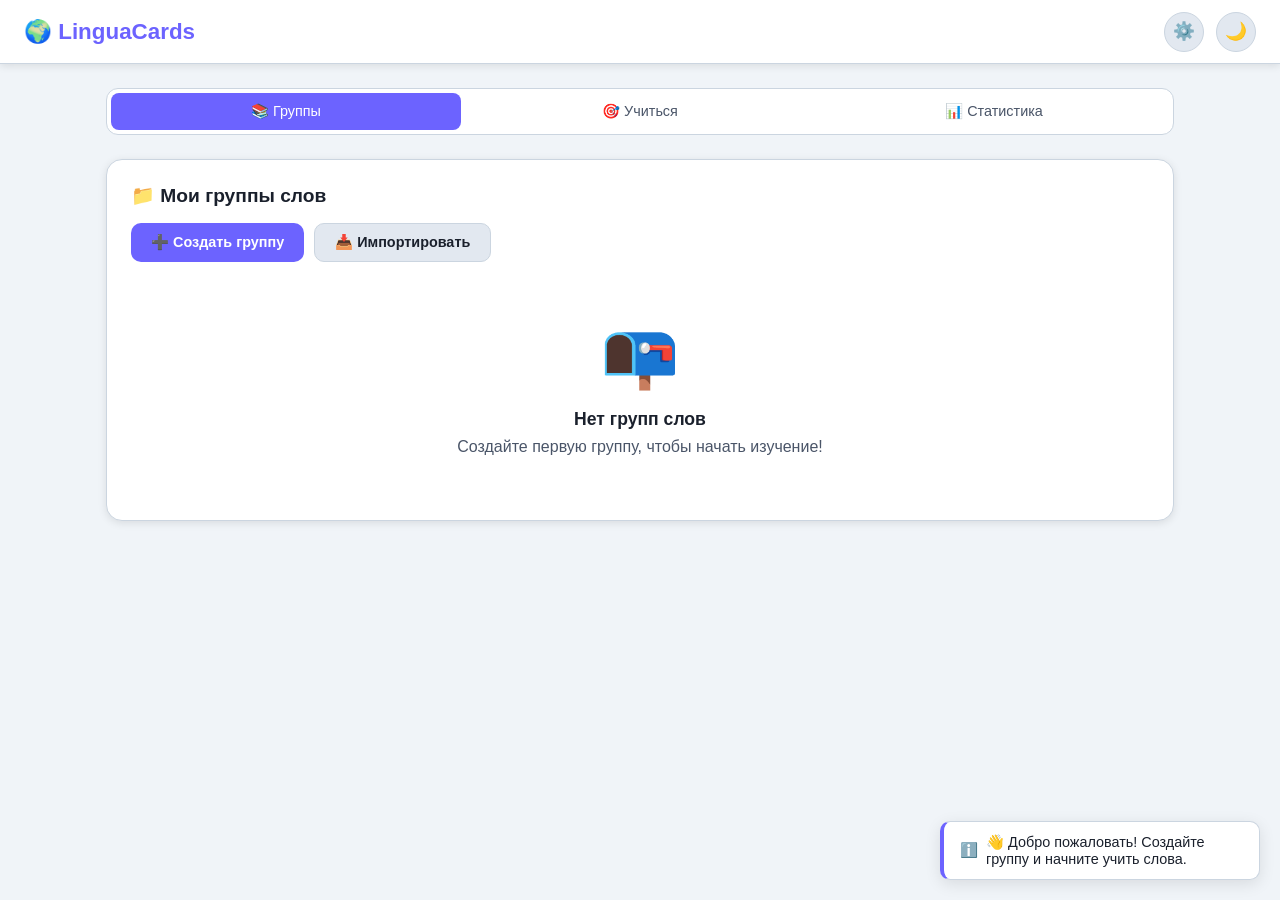
==== index.html @ b2b06fa9 "Add files via upload" ====
<!DOCTYPE html>
<html lang="ru">
<head>
<meta charset="UTF-8">
<meta name="viewport" content="width=device-width, initial-scale=1.0">
<title>LinguaCards - Изучение слов</title>
<style>
  :root {
    --bg: #f0f4f8;
    --bg2: #ffffff;
    --bg3: #e2e8f0;
    --text: #1a202c;
    --text2: #4a5568;
    --accent: #6c63ff;
    --accent2: #5a52d5;
    --success: #48bb78;
    --error: #fc8181;
    --warning: #f6ad55;
    --border: #cbd5e0;
    --shadow: rgba(0,0,0,0.1);
    --card-bg: #ffffff;
  }
  .dark {
    --bg: #1a1a2e;
    --bg2: #16213e;
    --bg3: #0f3460;
    --text: #e2e8f0;
    --text2: #a0aec0;
    --accent: #7c73ff;
    --accent2: #6c63ff;
    --success: #68d391;
    --error: #fc8181;
    --warning: #f6ad55;
    --border: #2d3748;
    --shadow: rgba(0,0,0,0.4);
    --card-bg: #16213e;
  }
  * { margin: 0; padding: 0; box-sizing: border-box; transition: background 0.3s, color 0.3s, border-color 0.3s; }
  body { font-family: 'Segoe UI', sans-serif; background: var(--bg); color: var(--text); min-height: 100vh; }

  header {
    background: var(--bg2);
    border-bottom: 1px solid var(--border);
    padding: 0 24px;
    height: 64px;
    display: flex;
    align-items: center;
    justify-content: space-between;
    position: sticky;
    top: 0;
    z-index: 100;
    box-shadow: 0 2px 8px var(--shadow);
  }
  .logo { display: flex; align-items: center; gap: 10px; font-size: 1.4rem; font-weight: 700; color: var(--accent); }
  .header-right { display: flex; align-items: center; gap: 12px; }
  .btn-icon {
    background: var(--bg3);
    border: 1px solid var(--border);
    color: var(--text);
    width: 40px; height: 40px;
    border-radius: 50%;
    cursor: pointer;
    font-size: 1.1rem;
    display: flex; align-items: center; justify-content: center;
    transition: all 0.2s;
  }
  .btn-icon:hover { background: var(--accent); color: #fff; border-color: var(--accent); }

  .container { max-width: 1100px; margin: 0 auto; padding: 24px 16px; }

  .tabs { display: flex; gap: 4px; background: var(--bg2); border-radius: 12px; padding: 4px; margin-bottom: 24px; border: 1px solid var(--border); }
  .tab-btn {
    flex: 1; padding: 10px; border: none; background: none;
    color: var(--text2); cursor: pointer; border-radius: 8px;
    font-size: 0.9rem; font-weight: 500; transition: all 0.2s;
  }
  .tab-btn.active { background: var(--accent); color: #fff; }
  .tab-btn:hover:not(.active) { background: var(--bg3); color: var(--text); }
  .tab-content { display: none; }
  .tab-content.active { display: block; }

  .panel {
    background: var(--bg2);
    border: 1px solid var(--border);
    border-radius: 16px;
    padding: 24px;
    margin-bottom: 20px;
    box-shadow: 0 2px 8px var(--shadow);
  }
  .panel h2 { font-size: 1.2rem; margin-bottom: 16px; color: var(--text); display: flex; align-items: center; gap: 8px; }

  .btn {
    padding: 10px 20px; border: none; border-radius: 10px;
    cursor: pointer; font-size: 0.9rem; font-weight: 600;
    transition: all 0.2s; display: inline-flex; align-items: center; gap: 6px;
  }
  .btn-primary { background: var(--accent); color: #fff; }
  .btn-primary:hover { background: var(--accent2); transform: translateY(-1px); }
  .btn-success { background: var(--success); color: #fff; }
  .btn-success:hover { opacity: 0.85; transform: translateY(-1px); }
  .btn-danger { background: var(--error); color: #fff; }
  .btn-danger:hover { opacity: 0.85; }
  .btn-secondary { background: var(--bg3); color: var(--text); border: 1px solid var(--border); }
  .btn-secondary:hover { background: var(--border); }
  .btn-sm { padding: 6px 12px; font-size: 0.8rem; }
  .btn-warning { background: var(--warning); color: #fff; }
  .btn:disabled { opacity: 0.5; cursor: not-allowed; transform: none !important; }

  .input, .textarea, .select {
    width: 100%; padding: 10px 14px;
    background: var(--bg);
    border: 1.5px solid var(--border);
    border-radius: 10px; color: var(--text);
    font-size: 0.95rem; outline: none;
    transition: border-color 0.2s;
  }
  .input:focus, .textarea:focus, .select:focus { border-color: var(--accent); }
  .textarea { resize: vertical; min-height: 100px; font-family: inherit; }
  .form-group { margin-bottom: 16px; }
  .form-group label { display: block; font-size: 0.85rem; font-weight: 600; color: var(--text2); margin-bottom: 6px; }
  .form-row { display: grid; grid-template-columns: 1fr 1fr; gap: 16px; }

  .groups-grid { display: grid; grid-template-columns: repeat(auto-fill, minmax(280px, 1fr)); gap: 16px; }
  .group-card {
    background: var(--card-bg);
    border: 1.5px solid var(--border);
    border-radius: 14px; padding: 20px;
    transition: all 0.2s; position: relative;
  }
  .group-card:hover { border-color: var(--accent); transform: translateY(-2px); box-shadow: 0 4px 16px var(--shadow); }
  .group-card .group-lang { font-size: 0.75rem; background: var(--accent); color: #fff; padding: 2px 8px; border-radius: 20px; display: inline-block; margin-bottom: 8px; }
  .group-card h3 { font-size: 1rem; margin-bottom: 6px; color: var(--text); }
  .group-card .group-meta { font-size: 0.8rem; color: var(--text2); margin-bottom: 12px; }
  .group-card .group-progress { height: 4px; background: var(--bg3); border-radius: 2px; overflow: hidden; margin-bottom: 8px; }
  .group-card .group-progress-bar { height: 100%; background: var(--success); border-radius: 2px; transition: width 0.4s; }
  .group-card .group-actions { display: flex; gap: 6px; flex-wrap: wrap; }

  .mode-selector { display: grid; grid-template-columns: 1fr 1fr; gap: 16px; margin-bottom: 20px; }
  .mode-card {
    padding: 20px; border: 2px solid var(--border);
    border-radius: 14px; cursor: pointer; text-align: center;
    transition: all 0.2s; background: var(--bg2);
  }
  .mode-card:hover { border-color: var(--accent); }
  .mode-card.selected { border-color: var(--accent); background: linear-gradient(135deg, rgba(108,99,255,0.1), rgba(108,99,255,0.05)); }
  .mode-card .mode-icon { font-size: 2rem; margin-bottom: 8px; }
  .mode-card h3 { font-size: 0.95rem; margin-bottom: 4px; }
  .mode-card p { font-size: 0.8rem; color: var(--text2); }

  .flashcard-container { perspective: 1000px; margin: 20px auto; max-width: 500px; }
  .flashcard {
    width: 100%; height: 220px;
    position: relative; transform-style: preserve-3d;
    transition: transform 0.5s ease; cursor: pointer;
  }
  .flashcard.flipped { transform: rotateY(180deg); }
  .flashcard-front, .flashcard-back {
    position: absolute; width: 100%; height: 100%;
    backface-visibility: hidden; border-radius: 16px;
    display: flex; flex-direction: column;
    align-items: center; justify-content: center;
    padding: 30px; text-align: center;
    box-shadow: 0 8px 24px var(--shadow);
  }
  .flashcard-front { background: linear-gradient(135deg, var(--accent), var(--accent2)); color: #fff; }
  .flashcard-back { background: var(--bg2); border: 2px solid var(--accent); transform: rotateY(180deg); }
  .flashcard-front .card-label { font-size: 0.8rem; opacity: 0.8; margin-bottom: 12px; text-transform: uppercase; letter-spacing: 1px; }
  .flashcard-front .card-word { font-size: 2rem; font-weight: 700; }
  .flashcard-back .card-hint { font-size: 0.8rem; color: var(--text2); margin-bottom: 12px; }
  .flashcard-back .card-answer { font-size: 1.5rem; font-weight: 700; color: var(--success); }

  .typing-area { text-align: center; }
  .word-prompt {
    background: linear-gradient(135deg, var(--accent), var(--accent2));
    color: #fff; border-radius: 16px; padding: 30px;
    margin-bottom: 20px; font-size: 2rem; font-weight: 700;
    box-shadow: 0 8px 24px var(--shadow);
  }
  .word-prompt .prompt-label { font-size: 0.8rem; opacity: 0.8; margin-bottom: 8px; text-transform: uppercase; letter-spacing: 1px; }
  .answer-input {
    font-size: 1.2rem; text-align: center; padding: 14px;
    border-radius: 12px; margin-bottom: 12px;
    border: 2px solid var(--border);
    background: var(--bg2); color: var(--text); width: 100%; outline: none;
    transition: border-color 0.2s;
  }
  .answer-input.correct { border-color: var(--success); background: rgba(72,187,120,0.1); }
  .answer-input.wrong { border-color: var(--error); background: rgba(252,129,129,0.1); animation: shake 0.4s; }
  @keyframes shake { 0%,100%{transform:translateX(0)} 25%{transform:translateX(-8px)} 75%{transform:translateX(8px)} }
  .feedback { font-size: 1rem; font-weight: 600; min-height: 24px; margin-bottom: 12px; }
  .feedback.correct { color: var(--success); }
  .feedback.wrong { color: var(--error); }

  .progress-bar-wrap { margin-bottom: 20px; }
  .progress-bar-wrap .progress-info { display: flex; justify-content: space-between; font-size: 0.85rem; color: var(--text2); margin-bottom: 6px; }
  .progress-bar-bg { height: 8px; background: var(--bg3); border-radius: 4px; overflow: hidden; }
  .progress-bar-fill { height: 100%; background: linear-gradient(90deg, var(--accent), var(--success)); border-radius: 4px; transition: width 0.4s; }

  .stats-grid { display: grid; grid-template-columns: repeat(3, 1fr); gap: 12px; margin-bottom: 20px; }
  .stat-card { background: var(--bg2); border: 1px solid var(--border); border-radius: 12px; padding: 16px; text-align: center; }
  .stat-card .stat-val { font-size: 2rem; font-weight: 700; color: var(--accent); }
  .stat-card .stat-label { font-size: 0.8rem; color: var(--text2); margin-top: 4px; }

  .modal-overlay {
    position: fixed; inset: 0;
    background: rgba(0,0,0,0.6); z-index: 200;
    display: flex; align-items: center; justify-content: center;
    opacity: 0; pointer-events: none; transition: opacity 0.3s;
  }
  .modal-overlay.open { opacity: 1; pointer-events: all; }
  .modal {
    background: var(--bg2); border-radius: 20px; padding: 28px;
    max-width: 600px; width: 90%; max-height: 90vh;
    overflow-y: auto; transform: scale(0.9);
    transition: transform 0.3s; border: 1px solid var(--border);
    box-shadow: 0 20px 60px rgba(0,0,0,0.3);
  }
  .modal-overlay.open .modal { transform: scale(1); }
  .modal-header { display: flex; justify-content: space-between; align-items: center; margin-bottom: 20px; }
  .modal-header h2 { font-size: 1.2rem; }
  .modal-close { background: var(--bg3); border: none; color: var(--text); width: 32px; height: 32px; border-radius: 50%; cursor: pointer; font-size: 1rem; display: flex; align-items: center; justify-content: center; }
  .modal-close:hover { background: var(--error); color: #fff; }

  .result-screen { text-align: center; padding: 20px; }
  .result-emoji { font-size: 4rem; margin-bottom: 16px; }
  .result-title { font-size: 1.8rem; font-weight: 700; margin-bottom: 8px; }
  .result-subtitle { color: var(--text2); margin-bottom: 24px; }
  .result-breakdown { text-align: left; background: var(--bg3); border-radius: 12px; padding: 16px; margin-bottom: 20px; max-height: 200px; overflow-y: auto; }
  .result-word { display: flex; align-items: center; gap: 8px; padding: 6px 0; border-bottom: 1px solid var(--border); font-size: 0.9rem; }
  .result-word:last-child { border-bottom: none; }
  .badge { width: 20px; height: 20px; border-radius: 50%; display: inline-flex; align-items: center; justify-content: center; font-size: 0.7rem; flex-shrink: 0; }
  .badge-ok { background: var(--success); color: #fff; }
  .badge-fail { background: var(--error); color: #fff; }

  .toast-container { position: fixed; bottom: 20px; right: 20px; z-index: 300; display: flex; flex-direction: column; gap: 8px; }
  .toast {
    background: var(--bg2); border: 1px solid var(--border);
    border-radius: 10px; padding: 12px 16px;
    box-shadow: 0 4px 16px var(--shadow); font-size: 0.9rem;
    display: flex; align-items: center; gap: 8px;
    animation: slideIn 0.3s ease; max-width: 320px;
  }
  .toast.success { border-left: 4px solid var(--success); }
  .toast.error { border-left: 4px solid var(--error); }
  .toast.info { border-left: 4px solid var(--accent); }
  .toast.warning { border-left: 4px solid var(--warning); }
  @keyframes slideIn { from { transform: translateX(100px); opacity: 0; } to { transform: translateX(0); opacity: 1; } }
  @keyframes slideOut { from { transform: translateX(0); opacity: 1; } to { transform: translateX(100px); opacity: 0; } }
  .toast.out { animation: slideOut 0.3s ease forwards; }

  .word-list { max-height: 300px; overflow-y: auto; }
  .word-item {
    display: flex; align-items: center; justify-content: space-between;
    padding: 8px 12px; border-radius: 8px;
    background: var(--bg3); margin-bottom: 6px; font-size: 0.9rem;
  }
  .word-item .word-pair { display: flex; gap: 12px; flex-wrap: wrap; }
  .word-item .word-from { font-weight: 600; }
  .word-item .word-to { color: var(--text2); }
  .word-score { font-size: 0.75rem; padding: 2px 8px; border-radius: 10px; white-space: nowrap; }
  .score-good { background: rgba(72,187,120,0.2); color: var(--success); }
  .score-bad { background: rgba(252,129,129,0.2); color: var(--error); }
  .score-neutral { background: var(--bg3); color: var(--text2); border: 1px solid var(--border); }

  .share-code { background: var(--bg); border: 1px solid var(--border); border-radius: 10px; padding: 12px; font-family: monospace; font-size: 0.8rem; word-break: break-all; margin-bottom: 12px; max-height: 120px; overflow-y: auto; color: var(--text2); }

  .badges-section { display: flex; flex-wrap: wrap; gap: 10px; margin-top: 12px; }
  .badge-item { display: flex; align-items: center; gap: 6px; background: var(--bg3); border-radius: 20px; padding: 6px 12px; font-size: 0.82rem; border: 1px solid var(--border); }
  .badge-item.earned { border-color: var(--warning); background: rgba(246,173,85,0.15); color: var(--warning); }

  .streak-bar { display: flex; gap: 4px; margin-top: 8px; flex-wrap: wrap; }
  .streak-dot { width: 28px; height: 28px; border-radius: 6px; background: var(--bg3); border: 1px solid var(--border); display: flex; align-items: center; justify-content: center; font-size: 0.75rem; color: var(--text2); transition: background 0.3s; }
  .streak-dot.active { background: var(--warning); border-color: var(--warning); color: #fff; }

  .timer-badge { display: inline-flex; align-items: center; gap: 4px; background: var(--bg3); border: 1px solid var(--border); border-radius: 20px; padding: 4px 12px; font-size: 0.85rem; font-weight: 600; }
  .timer-badge.warning { border-color: var(--warning); color: var(--warning); }
  .timer-badge.danger { border-color: var(--error); color: var(--error); animation: pulse 0.5s infinite alternate; }
  @keyframes pulse { from{opacity:1} to{opacity:0.6} }

  .settings-row { display: flex; align-items: center; justify-content: space-between; padding: 14px 0; border-bottom: 1px solid var(--border); }
  .settings-row:last-child { border-bottom: none; }
  .settings-row-info h4 { font-size: 0.95rem; font-weight: 600; margin-bottom: 2px; }
  .settings-row-info p { font-size: 0.8rem; color: var(--text2); }
  .toggle { position: relative; width: 44px; height: 24px; flex-shrink: 0; }
  .toggle input { opacity: 0; width: 0; height: 0; }
  .toggle-slider { position: absolute; inset: 0; background: var(--bg3); border-radius: 12px; cursor: pointer; transition: 0.3s; border: 1px solid var(--border); }
  .toggle-slider:before { content: ''; position: absolute; height: 18px; width: 18px; left: 3px; bottom: 2px; background: var(--text2); border-radius: 50%; transition: 0.3s; }
  .toggle input:checked + .toggle-slider { background: var(--accent); }
  .toggle input:checked + .toggle-slider:before { transform: translateX(20px); background: #fff; }

  .empty-state { text-align: center; padding: 40px 20px; color: var(--text2); }
  .empty-state .empty-icon { font-size: 4rem; margin-bottom: 16px; }
  .empty-state h3 { font-size: 1.1rem; margin-bottom: 8px; color: var(--text); }

  kbd { background: var(--bg3); border: 1px solid var(--border); border-radius: 4px; padding: 2px 6px; font-family: monospace; font-size: 0.75rem; }

  /* ── TRANSLATE SECTION ── */
  .translate-section {
    border: 1.5px solid var(--border); border-radius: 12px; overflow: hidden; margin-bottom: 16px;
  }
  .translate-header {
    display: flex; align-items: center; justify-content: space-between; flex-wrap: wrap; gap: 8px;
    padding: 10px 14px; background: var(--bg3); border-bottom: 1px solid var(--border);
  }
  .translate-body { display: grid; grid-template-columns: 1fr auto 1fr; }
  .translate-panel { padding: 12px; }
  .translate-panel textarea {
    width: 100%; border: none; background: transparent;
    color: var(--text); font-size: 0.95rem; resize: none;
    outline: none; min-height: 90px; font-family: inherit;
  }
  .translate-panel textarea::placeholder { color: var(--text2); }
  .translate-divider { display: flex; align-items: center; justify-content: center; padding: 0 6px; color: var(--text2); font-size: 1.2rem; }
  .translate-footer {
    padding: 10px 14px; background: var(--bg3); border-top: 1px solid var(--border);
    display: flex; align-items: center; justify-content: space-between; flex-wrap: wrap; gap: 8px;
  }
  .translate-footer-left { display: flex; align-items: center; gap: 8px; flex-wrap: wrap; }
  .translate-footer-right { display: flex; align-items: center; gap: 8px; flex-wrap: wrap; }

  .lang-pair-select { display: flex; align-items: center; gap: 6px; }
  .lang-pair-select select {
    background: var(--bg2); border: 1px solid var(--border); color: var(--text);
    padding: 5px 8px; border-radius: 8px; font-size: 0.85rem; outline: none; cursor: pointer;
  }
  .swap-btn {
    background: var(--bg2); border: 1px solid var(--border); color: var(--text);
    width: 32px; height: 32px; border-radius: 50%; cursor: pointer; font-size: 1rem;
    display: flex; align-items: center; justify-content: center; transition: all 0.2s; flex-shrink: 0;
  }
  .swap-btn:hover { background: var(--accent); color: #fff; border-color: var(--accent); }

  /* ── API COUNTER ── */
  .api-counter {
    display: inline-flex; align-items: center; gap: 6px;
    padding: 5px 12px; border-radius: 20px; font-size: 0.82rem; font-weight: 600;
    border: 1.5px solid var(--border); background: var(--bg2); transition: all 0.3s;
    cursor: pointer; user-select: none;
  }
  .api-counter .counter-icon { font-size: 0.9rem; }
  .api-counter.level-ok    { border-color: var(--success); color: var(--success); background: rgba(72,187,120,0.08); }
  .api-counter.level-warn  { border-color: var(--warning); color: var(--warning); background: rgba(246,173,85,0.08); }
  .api-counter.level-crit  { border-color: var(--error);   color: var(--error);   background: rgba(252,129,129,0.08); }
  .api-counter .counter-bar-wrap { width: 60px; height: 5px; background: var(--bg3); border-radius: 3px; overflow: hidden; }
  .api-counter .counter-bar { height: 100%; border-radius: 3px; transition: width 0.4s, background 0.4s; }

  /* counter tooltip/popup */
  .counter-popup {
    position: fixed; z-index: 400;
    background: var(--bg2); border: 1px solid var(--border); border-radius: 14px;
    padding: 16px 20px; min-width: 260px;
    box-shadow: 0 8px 32px var(--shadow);
    font-size: 0.88rem;
    opacity: 0; pointer-events: none; transform: translateY(8px);
    transition: opacity 0.2s, transform 0.2s;
  }
  .counter-popup.open { opacity: 1; pointer-events: all; transform: translateY(0); }
  .counter-popup h4 { font-size: 0.95rem; margin-bottom: 10px; display: flex; align-items: center; gap: 6px; }
  .counter-popup .cp-row { display: flex; justify-content: space-between; align-items: center; padding: 5px 0; border-bottom: 1px solid var(--border); font-size: 0.85rem; }
  .counter-popup .cp-row:last-child { border-bottom: none; }
  .counter-popup .cp-val { font-weight: 700; }
  .big-bar-wrap { height: 8px; background: var(--bg3); border-radius: 4px; overflow: hidden; margin: 10px 0 4px; }
  .big-bar { height: 100%; border-radius: 4px; transition: width 0.4s, background 0.4s; }
  .reset-note { font-size: 0.78rem; color: var(--text2); margin-top: 8px; }

  /* translate status badge */
  .translate-status { font-size: 0.78rem; padding: 3px 10px; border-radius: 20px; font-weight: 600; }
  .translate-status.loading { background: rgba(108,99,255,0.15); color: var(--accent); }
  .translate-status.success { background: rgba(72,187,120,0.15); color: var(--success); }
  .translate-status.error   { background: rgba(252,129,129,0.15); color: var(--error); }
  .translate-status.idle    { background: var(--bg3); color: var(--text2); }

  /* word table */
  .word-table { width: 100%; border-collapse: collapse; margin-bottom: 12px; }
  .word-table th { text-align: left; font-size: 0.8rem; color: var(--text2); padding: 6px 8px; border-bottom: 1px solid var(--border); }
  .word-table td { padding: 4px 4px; }
  .word-table input { width: 100%; padding: 8px 10px; background: var(--bg); border: 1px solid var(--border); border-radius: 8px; color: var(--text); font-size: 0.9rem; outline: none; }
  .word-table input:focus { border-color: var(--accent); }
  .word-table .del-row { background: none; border: none; color: var(--error); cursor: pointer; font-size: 1.1rem; padding: 4px 8px; border-radius: 6px; }
  .word-table .del-row:hover { background: rgba(252,129,129,0.15); }
  .word-table tr.auto-translated td input { border-color: rgba(72,187,120,0.5); }
  .row-translate-btn {
    background: var(--bg2); border: 1px solid var(--border); color: var(--text2);
    width: 28px; height: 28px; border-radius: 6px; cursor: pointer; font-size: 0.8rem;
    display: flex; align-items: center; justify-content: center; flex-shrink: 0; transition: all 0.2s;
  }
  .row-translate-btn:hover { background: var(--accent); color: #fff; border-color: var(--accent); }

  /* backup */
  .backup-code { background: var(--bg); border: 1px solid var(--border); border-radius: 10px; padding: 12px; font-family: monospace; font-size: 0.75rem; word-break: break-all; max-height: 150px; overflow-y: auto; color: var(--text2); margin: 10px 0; }
  .danger-zone { border: 1.5px solid var(--error); border-radius: 12px; padding: 16px; margin-top: 16px; }
  .danger-zone h4 { color: var(--error); margin-bottom: 8px; }

  /* quiz */
  #quizOptions { display: grid; grid-template-columns: 1fr 1fr; gap: 10px; margin-top: 16px; }
  .quiz-option {
    padding: 14px; border: 2px solid var(--border); border-radius: 12px;
    cursor: pointer; text-align: center; background: var(--bg2); color: var(--text);
    font-size: 0.95rem; font-weight: 500; transition: all 0.2s; width: 100%;
  }
  .quiz-option:hover:not(:disabled) { border-color: var(--accent); background: rgba(108,99,255,0.08); }
  .quiz-option.correct-opt { border-color: var(--success); background: rgba(72,187,120,0.15); color: var(--success); }
  .quiz-option.wrong-opt   { border-color: var(--error);   background: rgba(252,129,129,0.15); color: var(--error); }
  .quiz-option:disabled { cursor: not-allowed; }

  @media(max-width:600px){
    .form-row{grid-template-columns:1fr;}
    .mode-selector{grid-template-columns:1fr;}
    .stats-grid{grid-template-columns:1fr 1fr;}
    .groups-grid{grid-template-columns:1fr;}
    header{padding:0 12px;}
    .translate-body{grid-template-columns:1fr;}
    .translate-divider{padding:4px;writing-mode:horizontal-tb;}
    #quizOptions{grid-template-columns:1fr;}
  }
</style>
</head>
<body>

<header>
  <div class="logo">🌍 LinguaCards</div>
  <div class="header-right">
    <button class="btn-icon" onclick="openModal('settingsModal')" title="Настройки">⚙️</button>
    <button class="btn-icon" id="themeBtn" onclick="toggleTheme()" title="Тема">🌙</button>
  </div>
</header>

<div class="toast-container" id="toastContainer"></div>

<!-- API counter popup (global, positioned by JS) -->
<div class="counter-popup" id="counterPopup">
  <h4>🌐 Лимит запросов MyMemory API</h4>
  <div class="big-bar-wrap"><div class="big-bar" id="popupBar"></div></div>
  <div style="display:flex;justify-content:space-between;font-size:0.78rem;color:var(--text2);margin-bottom:8px;">
    <span>Использовано</span><span>Лимит: 1 000/день</span>
  </div>
  <div class="cp-row"><span>Использовано сегодня</span><span class="cp-val" id="popupUsed">0</span></div>
  <div class="cp-row"><span>Осталось</span><span class="cp-val" id="popupLeft">1000</span></div>
  <div class="cp-row"><span>Всего за всё время</span><span class="cp-val" id="popupTotal">0</span></div>
  <div class="cp-row"><span>Последний перевод</span><span class="cp-val" id="popupLast">—</span></div>
  <div class="reset-note">⏰ Счётчик сбрасывается каждый день в 00:00 по вашему времени.<br>Лимит 1 000 запросов/день на один IP-адрес (бесплатно).</div>
  <button class="btn btn-secondary btn-sm" onclick="resetApiCounter()" style="margin-top:10px;width:100%;justify-content:center;">🔄 Сбросить счётчик вручную</button>
</div>

<div class="container">
  <div class="tabs">
    <button class="tab-btn active" onclick="showTab('tab-groups')">📚 Группы</button>
    <button class="tab-btn" onclick="showTab('tab-study')">🎯 Учиться</button>
    <button class="tab-btn" onclick="showTab('tab-stats')">📊 Статистика</button>
  </div>

  <!-- TAB GROUPS -->
  <div class="tab-content active" id="tab-groups">
    <div class="panel">
      <h2>📁 Мои группы слов</h2>
      <div style="display:flex;gap:10px;flex-wrap:wrap;margin-bottom:16px;">
        <button class="btn btn-primary" onclick="openCreateGroup()">➕ Создать группу</button>
        <button class="btn btn-secondary" onclick="openModal('importModal')">📥 Импортировать</button>
      </div>
      <div id="groupsContainer"></div>
    </div>
  </div>

  <!-- TAB STUDY -->
  <div class="tab-content" id="tab-study">
    <div id="studySetup">
      <div class="panel">
        <h2>🎯 Начать обучение</h2>
        <div class="form-group">
          <label>Выберите группу</label>
          <select class="select" id="studyGroupSelect"><option value="">-- Выберите группу --</option></select>
        </div>
        <div class="form-group">
          <label>Режим обучения</label>
          <div class="mode-selector">
            <div class="mode-card selected" onclick="selectMode('word-to-trans')" id="mode-word-to-trans">
              <div class="mode-icon">📖→💬</div><h3>Слово → Перевод</h3><p>Видите слово, вводите перевод</p>
            </div>
            <div class="mode-card" onclick="selectMode('trans-to-word')" id="mode-trans-to-word">
              <div class="mode-icon">💬→📖</div><h3>Перевод → Слово</h3><p>Видите перевод, вводите слово</p>
            </div>
            <div class="mode-card" onclick="selectMode('flashcard')" id="mode-flashcard">
              <div class="mode-icon">🃏</div><h3>Карточки</h3><p>Переворачивайте карточки</p>
            </div>
            <div class="mode-card" onclick="selectMode('quiz')" id="mode-quiz">
              <div class="mode-icon">❓</div><h3>Тест</h3><p>Выберите правильный вариант</p>
            </div>
          </div>
        </div>
        <div class="form-row">
          <div class="form-group">
            <label>Порядок слов</label>
            <select class="select" id="studyOrder">
              <option value="random">🔀 Случайный</option>
              <option value="sequential">📝 По порядку</option>
              <option value="hard-first">⚠️ Сложные первыми</option>
            </select>
          </div>
          <div class="form-group">
            <label>Таймер на ответ (сек, 0 = выкл)</label>
            <input class="input" type="number" id="studyTimer" value="0" min="0" max="120">
          </div>
        </div>
        <div class="form-group">
          <label style="display:flex;align-items:center;gap:8px;cursor:pointer;">
            <input type="checkbox" id="showHint"> Показывать подсказку (первая буква)
          </label>
        </div>
        <button class="btn btn-primary" onclick="startStudy()" style="width:100%;justify-content:center;padding:14px;font-size:1rem;">🚀 Начать обучение</button>
      </div>
    </div>

    <div id="studySession" style="display:none;">
      <div class="progress-bar-wrap">
        <div class="progress-info">
          <span id="progressText">Карточка 1 из 10</span>
          <div style="display:flex;gap:12px;align-items:center;">
            <span id="timerDisplay" style="display:none;" class="timer-badge"></span>
            <span>✅ <span id="correctCount">0</span> &nbsp;❌ <span id="wrongCount">0</span></span>
          </div>
        </div>
        <div class="progress-bar-bg"><div class="progress-bar-fill" id="progressBarFill" style="width:0%"></div></div>
      </div>

      <div id="flashcardMode" style="display:none;">
        <div class="flashcard-container">
          <div class="flashcard" id="flashcard" onclick="flipCard()">
            <div class="flashcard-front">
              <div class="card-label" id="fcLabel">Слово</div>
              <div class="card-word" id="fcWord">—</div>
            </div>
            <div class="flashcard-back">
              <div class="card-hint">Перевод:</div>
              <div class="card-answer" id="fcAnswer">—</div>
            </div>
          </div>
        </div>
        <p style="text-align:center;color:var(--text2);margin:8px 0;font-size:0.85rem;">Нажмите на карточку или <kbd>Пробел</kbd> для переворота</p>
        <div style="display:flex;gap:12px;justify-content:center;margin-top:16px;" id="fcButtons">
          <button class="btn btn-danger" onclick="fcAnswer('wrong')">❌ Не знал <kbd>1</kbd></button>
          <button class="btn btn-success" onclick="fcAnswer('correct')">✅ Знал <kbd>2</kbd></button>
        </div>
      </div>

      <div id="typingMode" style="display:none;">
        <div class="typing-area">
          <div class="word-prompt">
            <div class="prompt-label" id="typingLabel">Введите перевод</div>
            <div id="typingWord">—</div>
          </div>
          <div id="hintDisplay" style="display:none;margin-bottom:10px;color:var(--text2);font-size:0.9rem;">
            Подсказка: <span style="letter-spacing:4px;font-family:monospace;color:var(--accent);font-size:1.1rem;" id="hintText"></span>
          </div>
          <input class="answer-input" type="text" id="answerInput" placeholder="Введите ответ..." autocomplete="off" autocorrect="off" spellcheck="false">
          <div class="feedback" id="feedbackText"></div>
          <div style="display:flex;gap:10px;justify-content:center;">
            <button class="btn btn-secondary" onclick="skipWord()">⏭️ Пропустить</button>
            <button class="btn btn-primary" onclick="checkAnswer()">✔️ Проверить</button>
          </div>
          <div style="font-size:0.75rem;color:var(--text2);text-align:center;margin-top:12px;">
            <kbd>Enter</kbd> проверить / следующее &nbsp;|&nbsp; <kbd>Shift+Enter</kbd> пропустить
          </div>
        </div>
      </div>

      <div id="quizMode" style="display:none;">
        <div class="word-prompt">
          <div class="prompt-label" id="quizLabel">Выберите перевод</div>
          <div id="quizWord">—</div>
        </div>
        <div id="quizOptions"></div>
      </div>

      <div style="margin-top:20px;text-align:center;">
        <button class="btn btn-secondary btn-sm" onclick="stopStudy()">⏹️ Остановить сессию</button>
      </div>
    </div>

    <div id="studyResults" style="display:none;">
      <div class="panel">
        <div class="result-screen">
          <div class="result-emoji" id="resultEmoji">🎉</div>
          <div class="result-title" id="resultTitle">Отлично!</div>
          <div class="result-subtitle" id="resultSubtitle"></div>
          <div class="stats-grid" style="margin-top:20px;">
            <div class="stat-card"><div class="stat-val" id="rCorrect">0</div><div class="stat-label">✅ Правильно</div></div>
            <div class="stat-card"><div class="stat-val" id="rWrong">0</div><div class="stat-label">❌ Ошибки</div></div>
            <div class="stat-card"><div class="stat-val" id="rPercent">0%</div><div class="stat-label">🎯 Точность</div></div>
          </div>
          <div class="result-breakdown" id="resultBreakdown" style="margin-top:16px;"></div>
          <div style="display:flex;gap:10px;justify-content:center;flex-wrap:wrap;margin-top:16px;">
            <button class="btn btn-primary" onclick="restartStudy()">🔄 Повторить всё</button>
            <button class="btn btn-warning" onclick="studyWrongOnly()">⚠️ Только ошибки</button>
            <button class="btn btn-secondary" onclick="backToSetup()">⚙️ К настройкам</button>
          </div>
        </div>
      </div>
    </div>
  </div>

  <!-- TAB STATS -->
  <div class="tab-content" id="tab-stats">
    <div class="panel">
      <h2>📊 Общая статистика</h2>
      <div class="stats-grid">
        <div class="stat-card"><div class="stat-val" id="st-total">0</div><div class="stat-label">Всего слов</div></div>
        <div class="stat-card"><div class="stat-val" id="st-groups">0</div><div class="stat-label">Групп</div></div>
        <div class="stat-card"><div class="stat-val" id="st-sessions">0</div><div class="stat-label">Сессий</div></div>
        <div class="stat-card"><div class="stat-val" id="st-correct">0</div><div class="stat-label">✅ Правильно</div></div>
        <div class="stat-card"><div class="stat-val" id="st-wrong">0</div><div class="stat-label">❌ Ошибки</div></div>
        <div class="stat-card"><div class="stat-val" id="st-accuracy">—</div><div class="stat-label">🎯 Точность</div></div>
      </div>
    </div>
    <div class="panel">
      <h2>🏆 Достижения</h2>
      <div class="badges-section" id="badgesSection"></div>
    </div>
    <div class="panel">
      <h2>🔥 Серия дней</h2>
      <div id="streakInfo" style="margin-bottom:12px;font-size:0.95rem;"></div>
      <div class="streak-bar" id="streakBar"></div>
    </div>
    <div class="panel">
      <h2>⚠️ Сложные слова</h2>
      <div id="hardWordsList"></div>
    </div>
  </div>
</div>

<!-- ===== MODALS ===== -->

<!-- Group Modal (create / edit) -->
<div class="modal-overlay" id="groupModal">
  <div class="modal">
    <div class="modal-header">
      <h2 id="groupModalTitle">➕ Создать группу слов</h2>
      <button class="modal-close" onclick="closeModal('groupModal')">✕</button>
    </div>
    <input type="hidden" id="groupModalId">
    <div class="form-row">
      <div class="form-group">
        <label>Название группы *</label>
        <input class="input" type="text" id="groupName" placeholder="Например: Базовые глаголы">
      </div>
      <div class="form-group">
        <label>Описание</label>
        <input class="input" type="text" id="groupDesc" placeholder="Краткое описание">
      </div>
    </div>

    <!-- TRANSLATE TOOL -->
    <div class="form-group">
      <label>🌐 Автоперевод слов</label>
      <div class="translate-section">

        <!-- header: lang selectors -->
        <div class="translate-header">
          <div class="lang-pair-select">
            <select id="translateFrom" onchange="saveLangPref()">
              <option value="en">🇬🇧 English</option>
              <option value="de">🇩🇪 Deutsch</option>
              <option value="fr">🇫🇷 Français</option>
              <option value="es">🇪🇸 Español</option>
              <option value="it">🇮🇹 Italiano</option>
              <option value="zh">🇨🇳 中文</option>
              <option value="ja">🇯🇵 日本語</option>
              <option value="ko">🇰🇷 한국어</option>
              <option value="ar">🇸🇦 العربية</option>
              <option value="pt">🇵🇹 Português</option>
              <option value="pl">🇵🇱 Polski</option>
              <option value="tr">🇹🇷 Türkçe</option>
              <option value="ru">🇷🇺 Русский</option>
            </select>
            <button class="swap-btn" onclick="swapTranslateLangs()" title="Поменять языки">⇄</button>
            <select id="translateTo" onchange="saveLangPref()">
              <option value="ru" selected>🇷🇺 Русский</option>
              <option value="en">🇬🇧 English</option>
              <option value="de">🇩🇪 Deutsch</option>
              <option value="fr">🇫🇷 Français</option>
              <option value="es">🇪🇸 Español</option>
              <option value="it">🇮🇹 Italiano</option>
              <option value="zh">🇨🇳 中文</option>
              <option value="ja">🇯🇵 日本語</option>
              <option value="ko">🇰🇷 한국어</option>
              <option value="ar">🇸🇦 العربية</option>
              <option value="pt">🇵🇹 Português</option>
              <option value="pl">🇵🇱 Polski</option>
              <option value="tr">🇹🇷 Türkçe</option>
            </select>
          </div>
          <span id="translateStatus" class="translate-status idle" style="display:none;"></span>
        </div>

        <!-- body: two textareas -->
        <div class="translate-body">
          <div class="translate-panel">
            <textarea id="bulkWordsInput" placeholder="Введите слова (по одному на строку или через запятую):&#10;apple&#10;banana&#10;cat&#10;&#10;Или: hello, world, sun"></textarea>
          </div>
          <div class="translate-divider">→</div>
          <div class="translate-panel">
            <textarea id="bulkTranslationOutput" placeholder="Переводы появятся здесь после нажатия кнопки «Перевести»…" readonly style="color:var(--success);"></textarea>
          </div>
        </div>

        <!-- footer: controls + counter -->
        <div class="translate-footer">
          <div class="translate-footer-left">
            <button class="btn btn-primary btn-sm" onclick="autoTranslateBulk()" id="translateBtn">✨ Перевести</button>
            <button class="btn btn-success btn-sm" onclick="addTranslatedWords()" id="addTranslatedBtn" style="display:none;">➕ Добавить слова</button>
          </div>
          <div class="translate-footer-right">
            <!-- API counter badge -->
            <div class="api-counter level-ok" id="apiCounterBadge" onclick="toggleCounterPopup(event)" title="Нажмите для подробностей">
              <span class="counter-icon">🌐</span>
              <span id="apiCounterText">0 / 1000</span>
              <div class="counter-bar-wrap">
                <div class="counter-bar" id="apiCounterBar" style="width:0%;background:var(--success);"></div>
              </div>
            </div>
          </div>
        </div>
      </div>
    </div>

    <!-- WORD TABLE -->
    <div class="form-group">
      <label>
        📝 Слова и переводы
        <span id="wordCountBadge" style="background:var(--accent);color:#fff;padding:2px 8px;border-radius:10px;font-size:0.75rem;margin-left:6px;">0</span>
      </label>
      <p style="font-size:0.8rem;color:var(--text2);margin-bottom:8px;">Добавляйте вручную или через автоперевод выше. Кнопка 🌐 в строке переведёт одно слово.</p>
      <div style="overflow-x:auto;">
        <table class="word-table" id="wordTable">
          <thead><tr><th>Слово / фраза</th><th>Перевод</th><th></th></tr></thead>
          <tbody id="wordTableBody"></tbody>
        </table>
      </div>
      <div style="display:flex;gap:8px;flex-wrap:wrap;">
        <button class="btn btn-secondary btn-sm" onclick="addWordRow()">➕ Добавить строку</button>
        <button class="btn btn-secondary btn-sm" onclick="pasteWordsFromText()">📋 Вставить текстом</button>
        <button class="btn btn-danger btn-sm" onclick="clearWordTable()">🗑️ Очистить всё</button>
      </div>
    </div>

    <div id="groupModalError" style="color:var(--error);font-size:0.85rem;margin-bottom:10px;display:none;padding:8px;background:rgba(252,129,129,0.1);border-radius:8px;"></div>
    <div style="display:flex;gap:10px;">
      <button class="btn btn-primary" onclick="saveGroup()" style="flex:1;justify-content:center;">💾 Сохранить группу</button>
      <button class="btn btn-secondary" onclick="closeModal('groupModal')">Отмена</button>
    </div>
  </div>
</div>

<!-- Paste text modal -->
<div class="modal-overlay" id="pasteModal">
  <div class="modal">
    <div class="modal-header">
      <h2>📋 Вставить слова текстом</h2>
      <button class="modal-close" onclick="closeModal('pasteModal')">✕</button>
    </div>
    <p style="font-size:0.85rem;color:var(--text2);margin-bottom:12px;">
      Форматы: <code>слово - перевод</code>, <code>слово : перевод</code>, <code>слово = перевод</code><br>
      По одной паре на строку, или несколько через запятую.
    </p>
    <div class="form-group">
      <textarea class="textarea" id="pasteWordsText" style="min-height:160px;" placeholder="apple - яблоко&#10;banana - банан&#10;cat - кошка, dog - собака"></textarea>
    </div>
    <div style="display:flex;gap:10px;">
      <button class="btn btn-primary" onclick="confirmPasteWords()" style="flex:1;justify-content:center;">➕ Добавить</button>
      <button class="btn btn-secondary" onclick="closeModal('pasteModal')">Отмена</button>
    </div>
  </div>
</div>

<!-- View words -->
<div class="modal-overlay" id="viewWordsModal">
  <div class="modal">
    <div class="modal-header">
      <h2 id="viewWordsTitle">📋 Слова группы</h2>
      <button class="modal-close" onclick="closeModal('viewWordsModal')">✕</button>
    </div>
    <div id="viewWordsList" class="word-list"></div>
  </div>
</div>

<!-- Share -->
<div class="modal-overlay" id="shareModal">
  <div class="modal">
    <div class="modal-header">
      <h2>📤 Поделиться группой</h2>
      <button class="modal-close" onclick="closeModal('shareModal')">✕</button>
    </div>
    <p style="color:var(--text2);font-size:0.9rem;margin-bottom:12px;">Передайте этот код другому пользователю для импорта группы.</p>
    <div class="share-code" id="shareCode"></div>
    <div style="display:flex;gap:10px;">
      <button class="btn btn-primary" onclick="copyShareCode()" style="flex:1;justify-content:center;">📋 Скопировать</button>
      <button class="btn btn-secondary" onclick="closeModal('shareModal')">Закрыть</button>
    </div>
  </div>
</div>

<!-- Import -->
<div class="modal-overlay" id="importModal">
  <div class="modal">
    <div class="modal-header">
      <h2>📥 Импортировать группу</h2>
      <button class="modal-close" onclick="closeModal('importModal')">✕</button>
    </div>
    <div class="form-group">
      <label>Вставьте код группы</label>
      <textarea class="textarea" id="importCode" placeholder="Вставьте код, полученный от другого пользователя..."></textarea>
    </div>
    <div style="display:flex;gap:10px;">
      <button class="btn btn-primary" onclick="importGroup()" style="flex:1;justify-content:center;">📥 Импортировать</button>
      <button class="btn btn-secondary" onclick="closeModal('importModal')">Отмена</button>
    </div>
    <div id="importError" style="color:var(--error);font-size:0.85rem;margin-top:10px;display:none;padding:8px;background:rgba(252,129,129,0.1);border-radius:8px;"></div>
  </div>
</div>

<!-- Settings -->
<div class="modal-overlay" id="settingsModal">
  <div class="modal">
    <div class="modal-header">
      <h2>⚙️ Настройки</h2>
      <button class="modal-close" onclick="closeModal('settingsModal')">✕</button>
    </div>
    <div style="font-size:0.78rem;font-weight:700;color:var(--text2);text-transform:uppercase;letter-spacing:1px;margin-bottom:8px;">Внешний вид</div>
    <div class="settings-row">
      <div class="settings-row-info"><h4>🌙 Тёмная тема</h4><p>Переключить цветовую схему</p></div>
      <label class="toggle"><input type="checkbox" id="darkToggle" onchange="toggleTheme()"><span class="toggle-slider"></span></label>
    </div>
    <div style="font-size:0.78rem;font-weight:700;color:var(--text2);text-transform:uppercase;letter-spacing:1px;margin:16px 0 8px;">Обучение</div>
    <div class="settings-row">
      <div class="settings-row-info"><h4>🔊 Звуковые эффекты</h4><p>Звук при правильном/неправильном ответе</p></div>
      <label class="toggle"><input type="checkbox" id="soundToggle" onchange="saveSetting('sound',this.checked)"><span class="toggle-slider"></span></label>
    </div>
    <div class="settings-row">
      <div class="settings-row-info"><h4>🔤 Учёт регистра</h4><p>Различать прописные и строчные буквы</p></div>
      <label class="toggle"><input type="checkbox" id="caseToggle" onchange="saveSetting('caseSensitive',this.checked)"><span class="toggle-slider"></span></label>
    </div>
    <div style="font-size:0.78rem;font-weight:700;color:var(--text2);text-transform:uppercase;letter-spacing:1px;margin:16px 0 8px;">Данные</div>
    <div class="settings-row">
      <div class="settings-row-info"><h4>💾 Резервная копия</h4><p>Скачать все данные в файл или скопировать код</p></div>
      <button class="btn btn-secondary btn-sm" onclick="openBackup()">💾 Бэкап</button>
    </div>
    <div class="settings-row">
      <div class="settings-row-info"><h4>📥 Восстановить</h4><p>Загрузить данные из резервной копии</p></div>
      <button class="btn btn-secondary btn-sm" onclick="openRestore()">📥 Восстановить</button>
    </div>
    <div class="danger-zone">
      <h4>⚠️ Опасная зона</h4>
      <div class="settings-row" style="border:none;padding:8px 0;">
        <div class="settings-row-info"><h4>🗑️ Удалить все данные</h4><p>Группы, статистика — всё будет удалено</p></div>
        <button class="btn btn-danger btn-sm" onclick="resetAllData()">Удалить</button>
      </div>
      <div class="settings-row" style="border:none;padding:8px 0;">
        <div class="settings-row-info"><h4>📊 Сбросить статистику</h4><p>Только статистика, группы сохранятся</p></div>
        <button class="btn btn-warning btn-sm" onclick="resetStats()">Сбросить</button>
      </div>
    </div>
  </div>
</div>

<!-- Backup -->
<div class="modal-overlay" id="backupModal">
  <div class="modal">
    <div class="modal-header">
      <h2>💾 Резервная копия данных</h2>
      <button class="modal-close" onclick="closeModal('backupModal')">✕</button>
    </div>
    <p style="color:var(--text2);font-size:0.9rem;margin-bottom:16px;">Сохраните все группы, слова и статистику. Используйте для переноса на другое устройство.</p>
    <div style="background:var(--bg3);border-radius:10px;padding:14px;margin-bottom:16px;font-size:0.9rem;" id="backupInfo"></div>
    <div style="display:flex;gap:10px;flex-wrap:wrap;margin-bottom:16px;">
      <button class="btn btn-primary" onclick="downloadBackup()" style="flex:1;justify-content:center;">⬇️ Скачать файл .json</button>
      <button class="btn btn-secondary" onclick="copyBackupCode()" style="flex:1;justify-content:center;">📋 Скопировать код</button>
    </div>
    <details><summary style="cursor:pointer;font-size:0.85rem;color:var(--text2);margin-bottom:8px;">Показать код</summary>
      <div class="backup-code" id="backupCode"></div>
    </details>
  </div>
</div>

<!-- Restore -->
<div class="modal-overlay" id="restoreModal">
  <div class="modal">
    <div class="modal-header">
      <h2>📥 Восстановление данных</h2>
      <button class="modal-close" onclick="closeModal('restoreModal')">✕</button>
    </div>
    <p style="color:var(--text2);font-size:0.9rem;margin-bottom:16px;">Загрузите файл или вставьте код. <strong style="color:var(--warning);">Текущие данные будут заменены!</strong></p>
    <div class="form-group">
      <label>Загрузить файл .json</label>
      <input type="file" id="restoreFile" accept=".json" class="input" onchange="loadRestoreFile(this)" style="padding:8px;">
    </div>
    <div style="text-align:center;color:var(--text2);margin:10px 0;">— или —</div>
    <div class="form-group">
      <label>Вставить код резервной копии</label>
      <textarea class="textarea" id="restoreCode" placeholder="Вставьте код..."></textarea>
    </div>
    <div id="restorePreview" style="display:none;background:var(--bg3);border-radius:10px;padding:14px;margin-bottom:16px;font-size:0.9rem;"></div>
    <div style="display:flex;gap:10px;">
      <button class="btn btn-primary" onclick="confirmRestore()" style="flex:1;justify-content:center;">📥 Восстановить</button>
      <button class="btn btn-secondary" onclick="closeModal('restoreModal')">Отмена</button>
    </div>
    <div id="restoreError" style="color:var(--error);font-size:0.85rem;margin-top:10px;display:none;padding:8px;background:rgba(252,129,129,0.1);border-radius:8px;"></div>
  </div>
</div>

<!-- ===== JAVASCRIPT ===== -->
<script>
// ═══════════════════════════════════════════════
//  STORAGE
// ═══════════════════════════════════════════════
const STORAGE_KEY = 'linguacards_v3';

function loadData() {
  try {
    const raw = localStorage.getItem(STORAGE_KEY);
    if (raw) return JSON.parse(raw);
  } catch(e) {}
  return getDefaultData();
}
function saveData(d) {
  try { localStorage.setItem(STORAGE_KEY, JSON.stringify(d)); } catch(e) {}
}
function getDefaultData() {
  return {
    version: 3,
    groups: [],
    settings: { dark: false, sound: true, caseSensitive: false, langFrom: 'en', langTo: 'ru' },
    stats: { sessions: 0, totalCorrect: 0, totalWrong: 0 },
    wordStats: {},
    badges: [],
    streak: { current: 0, lastDate: null, history: [] }
  };
}

let appData = loadData();
if (!appData.version || appData.version < 3) {
  appData = Object.assign(getDefaultData(), {
    groups: appData.groups || [],
    settings: Object.assign(getDefaultData().settings, appData.settings || {}),
    stats: Object.assign(getDefaultData().stats, appData.stats || {}),
    wordStats: appData.wordStats || {},
    badges: appData.badges || [],
    streak: appData.streak || getDefaultData().streak
  });
  appData.version = 3;
  saveData(appData);
}

// ═══════════════════════════════════════════════
//  API COUNTER  (localStorage key: lc_api_counter)
// ═══════════════════════════════════════════════
const API_COUNTER_KEY = 'lc_api_counter';
const API_DAILY_LIMIT = 1000;

function loadApiCounter() {
  try {
    const raw = localStorage.getItem(API_COUNTER_KEY);
    if (raw) {
      const d = JSON.parse(raw);
      // Reset if it's a new calendar day
      const today = new Date().toDateString();
      if (d.date !== today) {
        d.today = 0;
        d.date = today;
        saveApiCounter(d);
      }
      return d;
    }
  } catch(e) {}
  return { today: 0, total: 0, date: new Date().toDateString(), lastTime: null };
}

function saveApiCounter(d) {
  try { localStorage.setItem(API_COUNTER_KEY, JSON.stringify(d)); } catch(e) {}
}

function incrementApiCounter(n = 1) {
  const d = loadApiCounter();
  d.today += n;
  d.total += n;
  d.lastTime = new Date().toISOString();
  saveApiCounter(d);
  updateApiCounterUI();
}

function resetApiCounter() {
  const d = loadApiCounter();
  d.today = 0;
  d.date = new Date().toDateString();
  saveApiCounter(d);
  updateApiCounterUI();
  showToast('Счётчик сброшен', 'info');
}

function updateApiCounterUI() {
  const d = loadApiCounter();
  const used = d.today;
  const left = Math.max(0, API_DAILY_LIMIT - used);
  const pct  = Math.min(100, (used / API_DAILY_LIMIT) * 100);

  // Determine level
  let level = 'ok', barColor = 'var(--success)';
  if (pct >= 90) { level = 'crit'; barColor = 'var(--error)'; }
  else if (pct >= 60) { level = 'warn'; barColor = 'var(--warning)'; }

  // Badge
  const badge = document.getElementById('apiCounterBadge');
  if (badge) {
    badge.className = `api-counter level-${level}`;
    document.getElementById('apiCounterText').textContent = `${used} / ${API_DAILY_LIMIT}`;
    const bar = document.getElementById('apiCounterBar');
    bar.style.width = pct + '%';
    bar.style.background = barColor;
  }

  // Popup
  document.getElementById('popupUsed').textContent = used;
  document.getElementById('popupLeft').textContent = left;
  document.getElementById('popupTotal').textContent = d.total;
  document.getElementById('popupLast').textContent = d.lastTime
    ? new Date(d.lastTime).toLocaleTimeString('ru', {hour:'2-digit', minute:'2-digit'})
    : '—';
  const popupBar = document.getElementById('popupBar');
  popupBar.style.width = pct + '%';
  popupBar.style.background = barColor;
}

// Popup toggle
let popupOpen = false;
function toggleCounterPopup(e) {
  e.stopPropagation();
  popupOpen = !popupOpen;
  const popup = document.getElementById('counterPopup');
  popup.classList.toggle('open', popupOpen);
  if (popupOpen) positionPopup(e.currentTarget);
}
function positionPopup(anchor) {
  const rect = anchor.getBoundingClientRect();
  const popup = document.getElementById('counterPopup');
  let top = rect.bottom + 8;
  let left = rect.right - popup.offsetWidth;
  if (left < 8) left = 8;
  if (top + 300 > window.innerHeight) top = rect.top - 300;
  popup.style.top = top + 'px';
  popup.style.left = left + 'px';
}
document.addEventListener('click', () => {
  if (popupOpen) {
    popupOpen = false;
    document.getElementById('counterPopup').classList.remove('open');
  }
});
document.getElementById('counterPopup').addEventListener('click', e => e.stopPropagation());

// ═══════════════════════════════════════════════
//  SETTINGS
// ═══════════════════════════════════════════════
function applySettings() {
  const s = appData.settings;
  document.body.classList.toggle('dark', !!s.dark);
  document.getElementById('themeBtn').textContent = s.dark ? '☀️' : '🌙';
  const map = { darkToggle: 'dark', soundToggle: 'sound', caseToggle: 'caseSensitive' };
  Object.entries(map).forEach(([id, key]) => {
    const el = document.getElementById(id);
    if (el) el.checked = !!s[key];
  });
  // Restore lang selectors
  const lf = document.getElementById('translateFrom');
  const lt = document.getElementById('translateTo');
  if (lf && s.langFrom) lf.value = s.langFrom;
  if (lt && s.langTo)   lt.value = s.langTo;
}
function toggleTheme() {
  appData.settings.dark = !appData.settings.dark;
  saveData(appData); applySettings();
}
function saveSetting(key, val) { appData.settings[key] = val; saveData(appData); }
function saveLangPref() {
  appData.settings.langFrom = document.getElementById('translateFrom').value;
  appData.settings.langTo   = document.getElementById('translateTo').value;
  saveData(appData);
}

// ═══════════════════════════════════════════════
//  TABS / MODALS / TOAST
// ═══════════════════════════════════════════════
function showTab(id) {
  document.querySelectorAll('.tab-content').forEach(el => el.classList.remove('active'));
  document.querySelectorAll('.tab-btn').forEach(el => el.classList.remove('active'));
  document.getElementById(id).classList.add('active');
  const idx = ['tab-groups','tab-study','tab-stats'].indexOf(id);
  document.querySelectorAll('.tab-btn')[idx].classList.add('active');
  if (id === 'tab-stats') renderStats();
  if (id === 'tab-study') populateStudySelect();
}
function openModal(id)  { document.getElementById(id).classList.add('open'); }
function closeModal(id) { document.getElementById(id).classList.remove('open'); }
document.querySelectorAll('.modal-overlay').forEach(o => {
  o.addEventListener('click', e => { if (e.target === o) closeModal(o.id); });
});
function showToast(msg, type = 'info', dur = 3500) {
  const tc = document.getElementById('toastContainer');
  const t = document.createElement('div');
  t.className = `toast ${type}`;
  const icons = { success:'✅', error:'❌', info:'ℹ️', warning:'⚠️' };
  t.innerHTML = `<span>${icons[type]||'ℹ️'}</span><span>${msg}</span>`;
  tc.appendChild(t);
  setTimeout(() => { t.classList.add('out'); setTimeout(() => t.remove(), 300); }, dur);
}

// ═══════════════════════════════════════════════
//  UTILS
// ═══════════════════════════════════════════════
function genId()   { return Math.random().toString(36).substr(2,9) + Date.now().toString(36); }
function shuffle(a){ const b=[...a]; for(let i=b.length-1;i>0;i--){const j=Math.floor(Math.random()*(i+1));[b[i],b[j]]=[b[j],b[i]];}return b; }
function escHtml(s){ return String(s||'').replace(/&/g,'&amp;').replace(/</g,'&lt;').replace(/>/g,'&gt;').replace(/"/g,'&quot;'); }
function delay(ms) { return new Promise(r => setTimeout(r, ms)); }
const LANG_NAMES = {
  en:'🇬🇧 English', de:'🇩🇪 Deutsch', fr:'🇫🇷 Français', es:'🇪🇸 Español',
  it:'🇮🇹 Italiano', zh:'🇨🇳 中文', ja:'🇯🇵 日本語', ko:'🇰🇷 한국어',
  ar:'🇸🇦 العربية', pt:'🇵🇹 Português', pl:'🇵🇱 Polski', tr:'🇹🇷 Türkçe', ru:'🇷🇺 Русский'
};
function getLangName(c) { return LANG_NAMES[c] || c; }

// ═══════════════════════════════════════════════
//  AUTO-TRANSLATE  (MyMemory API)
//  — triggered ONLY by button click (no auto)
// ═══════════════════════════════════════════════
let lastTranslatedWords = [];

function setTranslateStatus(type, text) {
  const el = document.getElementById('translateStatus');
  el.className = `translate-status ${type}`;
  el.textContent = text;
  el.style.display = 'inline-block';
}

function swapTranslateLangs() {
  const f = document.getElementById('translateFrom');
  const t = document.getElementById('translateTo');
  const tmp = f.value;
  f.value = t.value;
  // Check target select has this option
  if ([...t.options].some(o => o.value === tmp)) t.value = tmp;
  saveLangPref();
}

async function autoTranslateBulk() {
  const input = document.getElementById('bulkWordsInput').value.trim();
  if (!input) { showToast('Введите слова для перевода', 'warning'); return; }

  const words = parseRawWordList(input);
  if (words.length === 0) { showToast('Не найдено слов для перевода', 'warning'); return; }
  if (words.length > 50)  { showToast('Максимум 50 слов за один раз', 'warning'); return; }

  const fromLang = document.getElementById('translateFrom').value;
  const toLang   = document.getElementById('translateTo').value;
  if (fromLang === toLang) { showToast('Выберите разные языки!', 'warning'); return; }

  // Check daily limit
  const counter = loadApiCounter();
  const remaining = API_DAILY_LIMIT - counter.today;
  if (words.length > remaining) {
    showToast(`Недостаточно запросов. Осталось: ${remaining}, нужно: ${words.length}`, 'error');
    return;
  }

  setTranslateStatus('loading', `⏳ Перевожу ${words.length} слов…`);
  document.getElementById('translateBtn').disabled = true;
  document.getElementById('addTranslatedBtn').style.display = 'none';
  document.getElementById('bulkTranslationOutput').value = '';
  lastTranslatedWords = [];

  try {
    const results = await translateWordsBatch(words, fromLang, toLang);
    lastTranslatedWords = results;
    document.getElementById('bulkTranslationOutput').value = results.map(r => r.translation || '???').join('\n');
    const ok = results.filter(r => r.translation && r.translation !== '???').length;
    setTranslateStatus('success', `✅ Переведено ${ok} из ${words.length}`);
    document.getElementById('addTranslatedBtn').style.display = 'inline-flex';
    incrementApiCounter(words.length);     // ← count AFTER success
    updateApiCounterUI();

    // Warn if getting close to limit
    const newCounter = loadApiCounter();
    const usedPct = newCounter.today / API_DAILY_LIMIT;
    if (usedPct >= 0.9)
      showToast(`⚠️ Использовано ${newCounter.today} из ${API_DAILY_LIMIT} запросов сегодня`, 'warning', 5000);
    else if (usedPct >= 0.7)
      showToast(`Использовано ${newCounter.today} из ${API_DAILY_LIMIT} запросов сегодня`, 'info');

  } catch(e) {
    setTranslateStatus('error', '❌ Ошибка перевода');
    showToast('Не удалось выполнить перевод. Проверьте интернет-соединение.', 'error');
  } finally {
    document.getElementById('translateBtn').disabled = false;
  }
}

async function translateWordsBatch(words, from, to) {
  const langPair = `${from}|${to}`;
  const results  = [];
  const BATCH    = 5;
  for (let i = 0; i < words.length; i += BATCH) {
    const batch = words.slice(i, i + BATCH);
    const res   = await Promise.all(batch.map(w => translateSingle(w, langPair)));
    results.push(...res);
    if (i + BATCH < words.length) await delay(150);
  }
  return results;
}

async function translateSingle(word, langPair) {
  try {
    const url  = `https://api.mymemory.translated.net/get?q=${encodeURIComponent(word)}&langpair=${encodeURIComponent(langPair)}`;
    const resp = await fetch(url);
    if (!resp.ok) throw new Error('HTTP ' + resp.status);
    const data = await resp.json();
    return { original: word, translation: (data.responseData?.translatedText || word).trim() };
  } catch {
    return { original: word, translation: '' };
  }
}

// Translate a single row in the table
async function translateTableRow(btn, tr) {
  const inputs  = tr.querySelectorAll('input');
  const word    = inputs[0].value.trim();
  if (!word) { showToast('Введите слово в левом поле', 'warning'); return; }

  const counter = loadApiCounter();
  if (counter.today >= API_DAILY_LIMIT) {
    showToast('Дневной лимит запросов исчерпан (1000/день)', 'error'); return;
  }

  const fromLang = document.getElementById('translateFrom').value;
  const toLang   = document.getElementById('translateTo').value;
  btn.textContent = '⏳'; btn.disabled = true;

  try {
    const result = await translateSingle(word, `${fromLang}|${toLang}`);
    inputs[1].value = result.translation;
    tr.classList.add('auto-translated');
    incrementApiCounter(1);
    updateApiCounterUI();
    updateWordCount();
  } catch {
    showToast('Не удалось перевести', 'error');
  } finally {
    btn.textContent = '🌐'; btn.disabled = false;
  }
}

function parseRawWordList(text) {
  const raw = text.split(/[\n,]/);
  const out = [];
  for (let w of raw) {
    w = w.trim();
    if (w && w.length > 0 && w.length < 200) out.push(w);
  }
  return [...new Set(out)];
}

function addTranslatedWords() {
  if (!lastTranslatedWords.length) return;
  let added = 0;
  for (const pair of lastTranslatedWords) {
    if (pair.original && pair.translation && pair.translation !== '???') {
      addWordRowData(pair.original, pair.translation, true);
      added++;
    }
  }
  if (added > 0) {
    showToast(`Добавлено ${added} слов!`, 'success');
    updateWordCount();
    document.getElementById('bulkWordsInput').value = '';
    document.getElementById('bulkTranslationOutput').value = '';
    document.getElementById('addTranslatedBtn').style.display = 'none';
    setTranslateStatus('idle', '✅ Слова добавлены в таблицу');
    lastTranslatedWords = [];
  }
}

// ═══════════════════════════════════════════════
//  WORD TABLE
// ═══════════════════════════════════════════════
let wordRowIndex = 0;

function addWordRow(from = '', to = '', auto = false) { addWordRowData(from, to, auto); }

function addWordRowData(from, to, auto = false) {
  const tbody = document.getElementById('wordTableBody');
  const tr    = document.createElement('tr');
  if (auto) tr.classList.add('auto-translated');

  // Translate button cell content
  const td1 = document.createElement('td');
  td1.innerHTML = `<input type="text" value="${escHtml(from)}" placeholder="Слово / фраза" oninput="updateWordCount()" autocomplete="off" spellcheck="false">`;

  const td2 = document.createElement('td');
  td2.innerHTML = `<div style="display:flex;gap:4px;align-items:center;">
    <input type="text" value="${escHtml(to)}" placeholder="Перевод" oninput="updateWordCount()" autocomplete="off" spellcheck="false" style="flex:1;">
    <button class="row-translate-btn" title="Автоперевод этой строки">🌐</button>
  </div>`;

  const td3 = document.createElement('td');
  td3.innerHTML = `<button class="del-row" onclick="this.closest('tr').remove();updateWordCount();">✕</button>`;

  tr.appendChild(td1); tr.appendChild(td2); tr.appendChild(td3);

  // Bind translate button
  td2.querySelector('.row-translate-btn').addEventListener('click', function() {
    translateTableRow(this, tr);
  });

  tbody.appendChild(tr);
  updateWordCount();
  td1.querySelector('input').focus();
  wordRowIndex++;
}

function getWordTableData() {
  return Array.from(document.querySelectorAll('#wordTableBody tr')).map(tr => {
    const inputs = tr.querySelectorAll('input');
    return { from: (inputs[0]?.value||'').trim(), to: (inputs[1]?.value||'').trim() };
  });
}

function updateWordCount() {
  const count = getWordTableData().filter(w => w.from && w.to).length;
  document.getElementById('wordCountBadge').textContent = count;
}

function clearWordTable() {
  if (!confirm('Очистить все слова из таблицы?')) return;
  document.getElementById('wordTableBody').innerHTML = '';
  wordRowIndex = 0; updateWordCount();
}

function pasteWordsFromText() {
  document.getElementById('pasteWordsText').value = '';
  openModal('pasteModal');
}

function confirmPasteWords() {
  const pairs = parseWordPairs(document.getElementById('pasteWordsText').value);
  if (!pairs.length) { showToast('Не найдено пар слов. Проверьте формат.', 'warning'); return; }
  pairs.forEach(p => addWordRowData(p.from, p.to));
  closeModal('pasteModal');
  showToast(`Добавлено ${pairs.length} слов`, 'success');
}

function parseWordPairs(text) {
  const pairs = [];
  for (let chunk of text.split('\n')) {
    for (let part of chunk.split(',')) {
      part = part.trim();
      if (!part) continue;
      const m = part.match(/^(.+?)\s*[-:=]\s*(.+)$/);
      if (m) pairs.push({ from: m[1].trim(), to: m[2].trim() });
    }
  }
  return pairs;
}

// ═══════════════════════════════════════════════
//  GROUPS
// ═══════════════════════════════════════════════
function openCreateGroup() {
  document.getElementById('groupModalTitle').textContent = '➕ Создать группу слов';
  document.getElementById('groupModalId').value = '';
  document.getElementById('groupName').value = '';
  document.getElementById('groupDesc').value = '';
  document.getElementById('wordTableBody').innerHTML = '';
  wordRowIndex = 0;
  document.getElementById('bulkWordsInput').value = '';
  document.getElementById('bulkTranslationOutput').value = '';
  document.getElementById('addTranslatedBtn').style.display = 'none';
  document.getElementById('translateStatus').style.display = 'none';
  document.getElementById('groupModalError').style.display = 'none';
  lastTranslatedWords = [];

  // Restore lang prefs
  const lf = document.getElementById('translateFrom');
  const lt = document.getElementById('translateTo');
  lf.value = appData.settings.langFrom || 'en';
  lt.value = appData.settings.langTo   || 'ru';

  // Add empty rows
  for (let i = 0; i < 3; i++) addWordRowData('', '');
  updateWordCount();
  openModal('groupModal');
}

function openEditGroup(id) {
  const g = appData.groups.find(x => x.id === id);
  if (!g) return;
  document.getElementById('groupModalTitle').textContent = '✏️ Редактировать группу';
  document.getElementById('groupModalId').value = id;
  document.getElementById('groupName').value = g.name;
  document.getElementById('groupDesc').value = g.desc || '';
  document.getElementById('wordTableBody').innerHTML = '';
  wordRowIndex = 0;
  document.getElementById('bulkWordsInput').value = '';
  document.getElementById('bulkTranslationOutput').value = '';
  document.getElementById('addTranslatedBtn').style.display = 'none';
  document.getElementById('translateStatus').style.display = 'none';
  document.getElementById('groupModalError').style.display = 'none';
  lastTranslatedWords = [];

  const lf = document.getElementById('translateFrom');
  const lt = document.getElementById('translateTo');
  lf.value = g.langFrom || appData.settings.langFrom || 'en';
  lt.value = g.langTo   || appData.settings.langTo   || 'ru';

  g.words.forEach(w => addWordRowData(w.from, w.to));
  updateWordCount();
  openModal('groupModal');
}

function saveGroup() {
  const id   = document.getElementById('groupModalId').value;
  const name = document.getElementById('groupName').value.trim();
  const desc = document.getElementById('groupDesc').value.trim();
  const errEl = document.getElementById('groupModalError');

  if (!name) { errEl.textContent = 'Введите название группы'; errEl.style.display = 'block'; return; }

  const pairs = getWordTableData().filter(w => w.from && w.to);
  if (!pairs.length) { errEl.textContent = 'Добавьте хотя бы одно слово с переводом'; errEl.style.display = 'block'; return; }
  errEl.style.display = 'none';

  const fromLang = document.getElementById('translateFrom').value;
  const toLang   = document.getElementById('translateTo').value;

  if (id) {
    const g = appData.groups.find(x => x.id === id);
    if (g) {
      g.name = name; g.desc = desc; g.langFrom = fromLang; g.langTo = toLang;
      g.words = pairs.map(p => {
        const ex = g.words.find(w => w.from === p.from);
        return ex ? { ...ex, to: p.to } : { id: genId(), from: p.from, to: p.to };
      });
    }
    showToast(`Группа "${name}" обновлена!`, 'success');
  } else {
    appData.groups.push({
      id: genId(), name, desc, langFrom: fromLang, langTo: toLang,
      created: Date.now(),
      words: pairs.map(p => ({ id: genId(), from: p.from, to: p.to }))
    });
    showToast(`Группа "${name}" создана! ${pairs.length} слов`, 'success');
  }

  saveData(appData);
  renderGroups();
  populateStudySelect();
  closeModal('groupModal');
}

function deleteGroup(id) {
  const g = appData.groups.find(x => x.id === id);
  if (!g || !confirm(`Удалить группу "${g.name}"?`)) return;
  appData.groups = appData.groups.filter(x => x.id !== id);
  g.words.forEach(w => delete appData.wordStats[w.id]);
  saveData(appData);
  renderGroups(); populateStudySelect();
  showToast('Группа удалена', 'info');
}

function duplicateGroup(id) {
  const g = appData.groups.find(x => x.id === id);
  if (!g) return;
  const copy = JSON.parse(JSON.stringify(g));
  copy.id = genId(); copy.name = g.name + ' (копия)'; copy.created = Date.now();
  copy.words = copy.words.map(w => ({ ...w, id: genId() }));
  appData.groups.push(copy);
  saveData(appData); renderGroups(); populateStudySelect();
  showToast('Группа скопирована!', 'success');
}

function shareGroup(id) {
  const g = appData.groups.find(x => x.id === id);
  if (!g) return;
  const code = btoa(unescape(encodeURIComponent(JSON.stringify({
    name: g.name, desc: g.desc, langFrom: g.langFrom, langTo: g.langTo,
    words: g.words.map(w => ({ from: w.from, to: w.to }))
  }))));
  document.getElementById('shareCode').textContent = code;
  openModal('shareModal');
}
function copyShareCode() { copyToClipboard(document.getElementById('shareCode').textContent, 'Код скопирован!'); }

function importGroup() {
  const code  = document.getElementById('importCode').value.trim();
  const errEl = document.getElementById('importError');
  try {
    const data = JSON.parse(decodeURIComponent(escape(atob(code))));
    if (!data.name || !Array.isArray(data.words) || !data.words.length) throw new Error();
    appData.groups.push({
      id: genId(), name: data.name, desc: data.desc || '',
      langFrom: data.langFrom || 'en', langTo: data.langTo || 'ru',
      created: Date.now(),
      words: data.words.map(w => ({ id: genId(), from: w.from, to: w.to }))
    });
    saveData(appData); renderGroups(); populateStudySelect();
    closeModal('importModal');
    document.getElementById('importCode').value = '';
    errEl.style.display = 'none';
    showToast(`Группа "${data.name}" импортирована! ${data.words.length} слов`, 'success');
  } catch {
    errEl.textContent = 'Неверный код. Убедитесь, что скопировали его полностью.';
    errEl.style.display = 'block';
  }
}

function viewWords(id) {
  const g = appData.groups.find(x => x.id === id);
  if (!g) return;
  document.getElementById('viewWordsTitle').textContent = `📋 ${g.name} (${g.words.length} слов)`;
  document.getElementById('viewWordsList').innerHTML = g.words.map(w => {
    const ws = appData.wordStats[w.id] || {};
    const tot = (ws.correct||0) + (ws.wrong||0);
    const acc = tot ? Math.round(ws.correct/tot*100) : null;
    const cls = acc === null ? 'score-neutral' : acc >= 70 ? 'score-good' : 'score-bad';
    return `<div class="word-item">
      <div class="word-pair"><span class="word-from">${escHtml(w.from)}</span><span>→</span><span class="word-to">${escHtml(w.to)}</span></div>
      <span class="word-score ${cls}">${acc !== null ? acc+'%' : '—'}</span>
    </div>`;
  }).join('');
  openModal('viewWordsModal');
}

function renderGroups() {
  const c = document.getElementById('groupsContainer');
  if (!appData.groups.length) {
    c.innerHTML = `<div class="empty-state"><div class="empty-icon">📭</div><h3>Нет групп слов</h3><p>Создайте первую группу, чтобы начать изучение!</p></div>`;
    return;
  }
  c.innerHTML = `<div class="groups-grid">${appData.groups.map(g => {
    const tot = g.words.length;
    const learned = g.words.filter(w => {
      const ws = appData.wordStats[w.id]||{}; const t=(ws.correct||0)+(ws.wrong||0);
      return t>=3 && (ws.correct||0)/t>=0.7;
    }).length;
    const pct = tot ? Math.round(learned/tot*100) : 0;
    const fl = getLangName(g.langFrom||'en').split(' ')[0];
    const tl = getLangName(g.langTo||'ru').split(' ')[0];
    return `<div class="group-card">
      <span class="group-lang">${fl} → ${tl}</span>
      <h3>${escHtml(g.name)}</h3>
      <div class="group-meta">📝 ${tot} слов${g.desc?' · '+escHtml(g.desc):''}</div>
      <div class="group-progress"><div class="group-progress-bar" style="width:${pct}%"></div></div>
      <div style="font-size:0.75rem;color:var(--text2);margin-bottom:12px;">🎯 Освоено: ${learned}/${tot} (${pct}%)</div>
      <div class="group-actions">
        <button class="btn btn-primary btn-sm"   onclick="startStudyGroup('${g.id}')">▶️ Учиться</button>
        <button class="btn btn-secondary btn-sm" onclick="viewWords('${g.id}')"       title="Просмотр">👁️</button>
        <button class="btn btn-secondary btn-sm" onclick="openEditGroup('${g.id}')"   title="Редактировать">✏️</button>
        <button class="btn btn-secondary btn-sm" onclick="duplicateGroup('${g.id}')"  title="Дублировать">📋</button>
        <button class="btn btn-secondary btn-sm" onclick="shareGroup('${g.id}')"      title="Поделиться">📤</button>
        <button class="btn btn-danger btn-sm"    onclick="deleteGroup('${g.id}')"     title="Удалить">🗑️</button>
      </div>
    </div>`;
  }).join('')}</div>`;
}

function populateStudySelect() {
  const sel = document.getElementById('studyGroupSelect');
  sel.innerHTML = '<option value="">-- Выберите группу --</option>' +
    appData.groups.map(g => `<option value="${g.id}">${escHtml(g.name)} (${g.words.length} слов)</option>`).join('');
}

function startStudyGroup(id) {
  showTab('tab-study');
  setTimeout(() => {
    document.getElementById('studyGroupSelect').value = id;
    ['studySetup','studySession','studyResults'].forEach((el,i) =>
      document.getElementById(el).style.display = i===0?'block':'none');
  }, 50);
}

// ═══════════════════════════════════════════════
//  STUDY SESSION
// ═══════════════════════════════════════════════
let session = { group:null, words:[], mode:'word-to-trans', currentIdx:0, correct:0, wrong:0,
                results:[], timer:null, timerVal:0, timerLeft:0, answered:false, flipped:false };
let studyMode = 'word-to-trans';

function selectMode(mode) {
  studyMode = mode;
  document.querySelectorAll('.mode-card').forEach(el => el.classList.remove('selected'));
  document.getElementById('mode-' + mode).classList.add('selected');
}

function startStudy() {
  const gid = document.getElementById('studyGroupSelect').value;
  if (!gid) { showToast('Выберите группу!', 'error'); return; }
  const group = appData.groups.find(x => x.id === gid);
  if (!group?.words.length) { showToast('В группе нет слов!', 'error'); return; }

  session = { group, mode: studyMode, correct:0, wrong:0, results:[],
    answered:false, flipped:false, timer:null,
    timerVal: parseInt(document.getElementById('studyTimer').value)||0, timerLeft:0 };

  let words = [...group.words];
  const order = document.getElementById('studyOrder').value;
  if (order === 'random') words = shuffle(words);
  else if (order === 'hard-first') words.sort((a,b) => {
    const acc = w => { const s=appData.wordStats[w.id]||{}; const t=(s.correct||0)+(s.wrong||0); return t?s.correct/t:0.5; };
    return acc(a)-acc(b);
  });
  session.words = words; session.currentIdx = 0;

  appData.stats.sessions++;
  updateStreak(); saveData(appData);

  document.getElementById('studySetup').style.display = 'none';
  document.getElementById('studySession').style.display = 'block';
  document.getElementById('studyResults').style.display = 'none';
  showQuestion();
}

function showQuestion() {
  if (session.currentIdx >= session.words.length) { endStudy(); return; }
  session.answered = false; session.flipped = false;
  const word = session.words[session.currentIdx];
  const curr = session.currentIdx + 1;
  const total = session.words.length;

  document.getElementById('progressText').textContent = `Карточка ${curr} из ${total}`;
  document.getElementById('progressBarFill').style.width = ((curr-1)/total*100) + '%';
  document.getElementById('correctCount').textContent = session.correct;
  document.getElementById('wrongCount').textContent   = session.wrong;

  ['flashcardMode','typingMode','quizMode'].forEach(id => document.getElementById(id).style.display='none');

  if (session.mode === 'flashcard') showFlashcard(word);
  else if (session.mode === 'quiz') showQuiz(word);
  else showTyping(word);

  if (session.timerVal > 0 && session.mode !== 'flashcard') startTimer();
}

function showFlashcard(word) {
  document.getElementById('flashcardMode').style.display = 'block';
  document.getElementById('flashcard').classList.remove('flipped');
  document.getElementById('fcLabel').textContent  = 'Слово';
  document.getElementById('fcWord').textContent   = word.from;
  document.getElementById('fcAnswer').textContent = word.to;
  document.getElementById('fcButtons').style.display = 'none';
}
function flipCard() {
  document.getElementById('flashcard').classList.toggle('flipped');
  session.flipped = !session.flipped;
  if (session.flipped) document.getElementById('fcButtons').style.display = 'flex';
}
function fcAnswer(result) {
  if (!session.flipped) { showToast('Сначала переверните карточку!', 'info'); return; }
  const word = session.words[session.currentIdx];
  const ok   = result === 'correct';
  if (ok) { session.correct++; recordWordStat(word.id, true); }
  else    { session.wrong++;   recordWordStat(word.id, false); }
  session.results.push({ word, correct: ok });
  document.getElementById('correctCount').textContent = session.correct;
  document.getElementById('wrongCount').textContent   = session.wrong;
  session.currentIdx++;
  setTimeout(showQuestion, 300);
}

function showTyping(word) {
  document.getElementById('typingMode').style.display = 'block';
  const isW2T   = session.mode === 'word-to-trans';
  const shown   = isW2T ? word.from : word.to;
  const answer  = isW2T ? word.to   : word.from;
  document.getElementById('typingLabel').textContent = isW2T ? 'Введите перевод слова:' : 'Введите слово для перевода:';
  document.getElementById('typingWord').textContent  = shown;
  const ai = document.getElementById('answerInput');
  ai.value = ''; ai.className = 'answer-input'; ai.disabled = false;
  document.getElementById('feedbackText').textContent = '';
  document.getElementById('feedbackText').className  = 'feedback';
  const hEl = document.getElementById('hintDisplay');
  if (document.getElementById('showHint').checked && answer.length > 0) {
    hEl.style.display = 'block';
    document.getElementById('hintText').textContent = answer[0] + '_ '.repeat(Math.max(0, answer.length-1));
  } else { hEl.style.display = 'none'; }
  setTimeout(() => ai.focus(), 50);
}

function showQuiz(word) {
  document.getElementById('quizMode').style.display = 'block';
  document.getElementById('quizLabel').textContent = 'Выберите правильный перевод:';
  document.getElementById('quizWord').textContent  = word.from;
  const correct    = word.to;
  const distractors = shuffle(session.group.words.filter(w=>w.to!==correct).map(w=>w.to)).slice(0,3);
  document.getElementById('quizOptions').innerHTML = shuffle([correct,...distractors]).map(opt =>
    `<button class="quiz-option" onclick="checkQuiz('${escHtml(opt)}','${escHtml(correct)}',this)">${escHtml(opt)}</button>`
  ).join('');
}

function checkQuiz(selected, correct, btn) {
  if (session.answered) return;
  session.answered = true;
  const word = session.words[session.currentIdx];
  const ok   = selected === correct;
  document.querySelectorAll('.quiz-option').forEach(b => {
    if (b.textContent === correct) b.classList.add('correct-opt');
    else if (b === btn && !ok)     b.classList.add('wrong-opt');
    b.disabled = true;
  });
  if (ok) { session.correct++; recordWordStat(word.id, true); playSound('correct'); }
  else    { session.wrong++;   recordWordStat(word.id, false); playSound('wrong'); }
  session.results.push({ word, correct: ok });
  document.getElementById('correctCount').textContent = session.correct;
  document.getElementById('wrongCount').textContent   = session.wrong;
  clearTimer();
  setTimeout(() => { session.currentIdx++; showQuestion(); }, 1000);
}

function checkAnswer() {
  if (session.answered) { session.currentIdx++; showQuestion(); return; }
  const word    = session.words[session.currentIdx];
  const isW2T   = session.mode === 'word-to-trans';
  const answer  = isW2T ? word.to : word.from;
  const userVal = document.getElementById('answerInput').value.trim();
  if (!userVal) return;

  const cs = appData.settings.caseSensitive;
  const ua = cs ? userVal : userVal.toLowerCase();
  const ca = answer.split('/').map(a => cs ? a.trim() : a.trim().toLowerCase());
  const ok = ca.includes(ua);

  const ai = document.getElementById('answerInput');
  const fb = document.getElementById('feedbackText');
  session.answered = true; clearTimer();

  if (ok) {
    ai.classList.add('correct'); fb.textContent = '✅ Правильно!'; fb.className = 'feedback correct';
    session.correct++; recordWordStat(word.id, true); session.results.push({ word, correct: true });
    playSound('correct');
    document.getElementById('correctCount').textContent = session.correct;
    setTimeout(() => { session.currentIdx++; showQuestion(); }, 800);
  } else {
    ai.classList.add('wrong'); fb.textContent = `❌ Неверно. Правильно: "${answer}"`; fb.className = 'feedback wrong';
    session.wrong++; recordWordStat(word.id, false); session.results.push({ word, correct: false });
    playSound('wrong'); ai.disabled = true;
    document.getElementById('wrongCount').textContent = session.wrong;
  }
}

function skipWord() {
  if (session.answered) { session.currentIdx++; showQuestion(); return; }
  const word   = session.words[session.currentIdx];
  const answer = session.mode === 'word-to-trans' ? word.to : word.from;
  const fb     = document.getElementById('feedbackText');
  fb.textContent = `⏭️ Пропущено. Ответ: "${answer}"`; fb.className = 'feedback wrong';
  session.wrong++; recordWordStat(word.id, false); session.results.push({ word, correct: false, skipped: true });
  session.answered = true; clearTimer();
  document.getElementById('answerInput').disabled = true;
  document.getElementById('wrongCount').textContent = session.wrong;
}

function stopStudy()  { if (!confirm('Остановить текущую сессию?')) return; clearTimer(); backToSetup(); }
function backToSetup(){ clearTimer(); document.getElementById('studySetup').style.display='block'; document.getElementById('studySession').style.display='none'; document.getElementById('studyResults').style.display='none'; }

function endStudy() {
  clearTimer(); saveData(appData);
  document.getElementById('studySession').style.display  = 'none';
  document.getElementById('studyResults').style.display  = 'block';
  const total = session.results.length;
  const pct   = total ? Math.round(session.correct/total*100) : 0;
  document.getElementById('rCorrect').textContent = session.correct;
  document.getElementById('rWrong').textContent   = session.wrong;
  document.getElementById('rPercent').textContent = pct + '%';
  let emoji='🎉', title='Неплохо!', sub=`Правильно: ${session.correct} из ${total}`;
  if (pct===100){emoji='🏆';title='Идеально!';sub='Все слова правильно!';}
  else if(pct>=80){emoji='😊';title='Отлично!';}
  else if(pct>=60){emoji='🙂';title='Хорошо!';}
  else{emoji='💪';title='Продолжайте!';sub='Повторите ещё раз!';}
  document.getElementById('resultEmoji').textContent    = emoji;
  document.getElementById('resultTitle').textContent    = title;
  document.getElementById('resultSubtitle').textContent = sub;
  document.getElementById('resultBreakdown').innerHTML  = session.results.map(r=>
    `<div class="result-word"><span class="badge ${r.correct?'badge-ok':'badge-fail'}">${r.correct?'✓':'✗'}</span>
     <span><strong>${escHtml(r.word.from)}</strong> → ${escHtml(r.word.to)}${r.skipped?' <em style="color:var(--text2)">(пропущено)</em>':''}</span></div>`
  ).join('');
  appData.stats.totalCorrect += session.correct;
  appData.stats.totalWrong   += session.wrong;
  checkBadges(); saveData(appData);
}

function restartStudy() { startStudy(); }
function studyWrongOnly() {
  const wrong = session.results.filter(r=>!r.correct).map(r=>r.word);
  if (!wrong.length) { showToast('Нет ошибочных слов!', 'success'); return; }
  session.words = shuffle(wrong); session.currentIdx=0; session.correct=0; session.wrong=0;
  session.results=[]; session.answered=false;
  document.getElementById('studyResults').style.display = 'none';
  document.getElementById('studySession').style.display = 'block';
  showQuestion();
}

// ═══════════════════════════════════════════════
//  TIMER
// ═══════════════════════════════════════════════
function startTimer() {
  session.timerLeft = session.timerVal;
  document.getElementById('timerDisplay').style.display = 'inline-flex';
  updateTimerDisplay();
  session.timer = setInterval(() => {
    session.timerLeft--;
    updateTimerDisplay();
    if (session.timerLeft <= 0) {
      clearTimer();
      if (!session.answered) {
        const word = session.words[session.currentIdx];
        document.getElementById('feedbackText').textContent = '⏰ Время вышло!';
        document.getElementById('feedbackText').className   = 'feedback wrong';
        session.wrong++; recordWordStat(word.id, false);
        session.results.push({ word, correct: false, timeout: true });
        session.answered = true;
        document.getElementById('answerInput').disabled = true;
        document.getElementById('wrongCount').textContent = session.wrong;
        playSound('wrong');
        setTimeout(() => { session.currentIdx++; showQuestion(); }, 1000);
      }
    }
  }, 1000);
}
function updateTimerDisplay() {
  const el = document.getElementById('timerDisplay');
  el.textContent = `⏱️ ${session.timerLeft}с`;
  el.className = 'timer-badge' + (session.timerLeft<=3?' danger':session.timerLeft<=7?' warning':'');
}
function clearTimer() {
  if (session.timer) { clearInterval(session.timer); session.timer=null; }
  const el = document.getElementById('timerDisplay');
  if (el) el.style.display = 'none';
}

// ═══════════════════════════════════════════════
//  WORD STATS / STREAK / BADGES
// ═══════════════════════════════════════════════
function recordWordStat(id, ok) {
  if (!appData.wordStats[id]) appData.wordStats[id] = { correct:0, wrong:0 };
  if (ok) appData.wordStats[id].correct++; else appData.wordStats[id].wrong++;
}
function updateStreak() {
  const today = new Date().toDateString();
  const s = appData.streak;
  if (s.lastDate === today) return;
  const yest = new Date(); yest.setDate(yest.getDate()-1);
  s.current = (s.lastDate === yest.toDateString()) ? (s.current||0)+1 : 1;
  s.lastDate = today;
  if (!s.history) s.history=[];
  if (!s.history.includes(today)) s.history.push(today);
  if (s.history.length > 30) s.history = s.history.slice(-30);
}
function checkBadges() {
  if (!appData.badges) appData.badges=[];
  if (session.wrong===0 && session.correct>0 && !appData.badges.includes('perfect_score')) {
    appData.badges.push('perfect_score');
    showToast('🏆 Достижение: Без ошибок! Идеальный результат!', 'success', 5000);
  }
}

// ═══════════════════════════════════════════════
//  STATS
// ═══════════════════════════════════════════════
function renderStats() {
  const s = appData.stats;
  const tot = (s.totalCorrect||0)+(s.totalWrong||0);
  document.getElementById('st-total').textContent    = appData.groups.reduce((a,g)=>a+g.words.length,0);
  document.getElementById('st-groups').textContent   = appData.groups.length;
  document.getElementById('st-sessions').textContent = s.sessions||0;
  document.getElementById('st-correct').textContent  = s.totalCorrect||0;
  document.getElementById('st-wrong').textContent    = s.totalWrong||0;
  document.getElementById('st-accuracy').textContent = tot ? Math.round(s.totalCorrect/tot*100)+'%' : '—';
  renderBadges(); renderStreak(); renderHardWords();
}
function renderBadges() {
  const BADGES = [
    {id:'first_group',  icon:'📁', name:'Первая группа',   check:()=>appData.groups.length>=1},
    {id:'first_session',icon:'🎯', name:'Первая сессия',   check:()=>appData.stats.sessions>=1},
    {id:'ten_sessions', icon:'🔟', name:'10 сессий',       check:()=>appData.stats.sessions>=10},
    {id:'hundred_right',icon:'💯', name:'100 правильных',  check:()=>appData.stats.totalCorrect>=100},
    {id:'five_hundred', icon:'🚀', name:'500 правильных',  check:()=>appData.stats.totalCorrect>=500},
    {id:'perfect_score',icon:'🏆', name:'Без ошибок',      check:()=>(appData.badges||[]).includes('perfect_score')},
    {id:'five_groups',  icon:'📚', name:'5 групп',         check:()=>appData.groups.length>=5},
    {id:'streak3',      icon:'🔥', name:'Серия 3 дня',     check:()=>(appData.streak.current||0)>=3},
    {id:'streak7',      icon:'⚡', name:'Серия 7 дней',    check:()=>(appData.streak.current||0)>=7},
  ];
  document.getElementById('badgesSection').innerHTML = BADGES.map(b => {
    const ok = b.check();
    return `<div class="badge-item ${ok?'earned':''}">${b.icon} ${b.name} ${ok?'✓':'🔒'}</div>`;
  }).join('');
}
function renderStreak() {
  const s = appData.streak;
  document.getElementById('streakInfo').innerHTML = `🔥 Текущая серия: <strong>${s.current||0} ${pl(s.current||0,'день','дня','дней')}</strong>`;
  const days=[];
  for(let i=13;i>=0;i--){const d=new Date();d.setDate(d.getDate()-i);days.push(d);}
  document.getElementById('streakBar').innerHTML = days.map(d=>{
    const ds=d.toDateString(); const act=s.history&&s.history.includes(ds);
    return `<div class="streak-dot ${act?'active':''}" title="${d.toLocaleDateString('ru',{day:'2-digit',month:'2-digit'})}">${act?'🔥':''}</div>`;
  }).join('');
}
function renderHardWords() {
  const hard=[];
  appData.groups.forEach(g=>g.words.forEach(w=>{
    const ws=appData.wordStats[w.id]; if(!ws) return;
    const t=ws.correct+ws.wrong; if(t<2) return;
    hard.push({word:w, acc:ws.correct/t, group:g.name});
  }));
  hard.sort((a,b)=>a.acc-b.acc);
  const c=document.getElementById('hardWordsList');
  if(!hard.length){c.innerHTML=`<div class="empty-state" style="padding:20px;"><p>Пока нет данных о сложных словах</p></div>`;return;}
  c.innerHTML=hard.slice(0,10).map(h=>
    `<div class="word-item">
      <div class="word-pair"><span class="word-from">${escHtml(h.word.from)}</span><span>→</span><span class="word-to">${escHtml(h.word.to)}</span><span style="font-size:0.75rem;color:var(--text2);">(${escHtml(h.group)})</span></div>
      <span class="word-score ${h.acc>=0.7?'score-good':'score-bad'}">${Math.round(h.acc*100)}%</span>
    </div>`
  ).join('');
}
function pl(n,one,few,many){const m10=n%10,m100=n%100;if(m10===1&&m100!==11)return one;if([2,3,4].includes(m10)&&![12,13,14].includes(m100))return few;return many;}

// ═══════════════════════════════════════════════
//  BACKUP / RESTORE
// ═══════════════════════════════════════════════
function openBackup() {
  const data  = JSON.stringify(appData, null, 2);
  const words = appData.groups.reduce((a,g)=>a+g.words.length,0);
  document.getElementById('backupInfo').innerHTML =
    `📁 Групп: <strong>${appData.groups.length}</strong> &nbsp;|&nbsp; 📝 Слов: <strong>${words}</strong> &nbsp;|&nbsp; 📊 Сессий: <strong>${appData.stats.sessions||0}</strong><br>
     <span style="color:var(--text2);font-size:0.8rem;">Размер: ${(data.length/1024).toFixed(1)} КБ</span>`;
  document.getElementById('backupCode').textContent = btoa(unescape(encodeURIComponent(data)));
  openModal('backupModal');
}
function downloadBackup() {
  const blob = new Blob([JSON.stringify(appData,null,2)],{type:'application/json'});
  const a = document.createElement('a');
  a.href = URL.createObjectURL(blob);
  a.download = `linguacards_backup_${new Date().toISOString().slice(0,10)}.json`;
  a.click(); URL.revokeObjectURL(a.href);
  showToast('Файл скачан!', 'success');
}
function copyBackupCode() { copyToClipboard(document.getElementById('backupCode').textContent, 'Код резервной копии скопирован!'); }

let restoreParsed = null;
function openRestore() {
  document.getElementById('restoreFile').value = '';
  document.getElementById('restoreCode').value = '';
  document.getElementById('restorePreview').style.display = 'none';
  document.getElementById('restoreError').style.display   = 'none';
  restoreParsed = null;
  openModal('restoreModal');
}
function loadRestoreFile(input) {
  const file = input.files[0]; if(!file) return;
  const reader = new FileReader();
  reader.onload = e => {
    try { restoreParsed = JSON.parse(e.target.result); showRestorePreview(restoreParsed); }
    catch { showRestoreError('Неверный формат файла'); }
  };
  reader.readAsText(file);
}
function showRestorePreview(d) {
  const w = (d.groups||[]).reduce((a,g)=>a+(g.words||[]).length,0);
  document.getElementById('restorePreview').style.display = 'block';
  document.getElementById('restorePreview').innerHTML =
    `✅ Файл корректный — Групп: <strong>${(d.groups||[]).length}</strong>, Слов: <strong>${w}</strong>, Сессий: <strong>${(d.stats||{}).sessions||0}</strong>`;
  document.getElementById('restoreError').style.display = 'none';
}
function showRestoreError(msg) {
  document.getElementById('restoreError').textContent    = msg;
  document.getElementById('restoreError').style.display  = 'block';
  document.getElementById('restorePreview').style.display= 'none';
}
function confirmRestore() {
  let data = restoreParsed;
  if (!data) {
    const code = document.getElementById('restoreCode').value.trim();
    if (!code) { showRestoreError('Загрузите файл или вставьте код'); return; }
    try { data = JSON.parse(decodeURIComponent(escape(atob(code)))); }
    catch { try { data = JSON.parse(code); } catch { showRestoreError('Неверный код'); return; } }
  }
  if (!data || !Array.isArray(data.groups)) { showRestoreError('Неверный формат данных'); return; }
  if (!confirm('Заменить все текущие данные данными из резервной копии?')) return;
  appData = Object.assign(getDefaultData(), data);
  appData.version = 3;
  saveData(appData); applySettings(); renderGroups(); populateStudySelect(); renderStats();
  closeModal('restoreModal'); closeModal('settingsModal');
  restoreParsed = null;
  showToast('Данные восстановлены!', 'success');
}

// ═══════════════════════════════════════════════
//  RESET
// ═══════════════════════════════════════════════
function resetAllData() {
  if (!confirm('Удалить ВСЕ данные? Это действие необратимо!')) return;
  appData = getDefaultData(); saveData(appData);
  renderGroups(); populateStudySelect(); renderStats();
  closeModal('settingsModal'); showToast('Все данные удалены', 'info');
}
function resetStats() {
  if (!confirm('Сбросить всю статистику? Группы сохранятся.')) return;
  appData.stats = {sessions:0,totalCorrect:0,totalWrong:0};
  appData.wordStats={}; appData.badges=[]; appData.streak={current:0,lastDate:null,history:[]};
  saveData(appData); renderStats(); showToast('Статистика сброшена', 'info');
}

// ═══════════════════════════════════════════════
//  SOUND
// ═══════════════════════════════════════════════
function playSound(type) {
  if (!appData.settings.sound) return;
  try {
    const ctx  = new (window.AudioContext||window.webkitAudioContext)();
    const osc  = ctx.createOscillator();
    const gain = ctx.createGain();
    osc.connect(gain); gain.connect(ctx.destination);
    if (type==='correct') {
      osc.frequency.setValueAtTime(523, ctx.currentTime);
      osc.frequency.setValueAtTime(659, ctx.currentTime+0.1);
      gain.gain.setValueAtTime(0.2, ctx.currentTime);
      gain.gain.exponentialRampToValueAtTime(0.01, ctx.currentTime+0.3);
    } else {
      osc.frequency.setValueAtTime(280, ctx.currentTime);
      osc.frequency.setValueAtTime(200, ctx.currentTime+0.15);
      gain.gain.setValueAtTime(0.2, ctx.currentTime);
      gain.gain.exponentialRampToValueAtTime(0.01, ctx.currentTime+0.3);
    }
    osc.start(); osc.stop(ctx.currentTime+0.35);
  } catch(e) {}
}

// ═══════════════════════════════════════════════
//  CLIPBOARD
// ═══════════════════════════════════════════════
function copyToClipboard(text, msg) {
  if (navigator.clipboard) {
    navigator.clipboard.writeText(text).then(()=>showToast(msg,'success')).catch(()=>legacyCopy(text,msg));
  } else legacyCopy(text, msg);
}
function legacyCopy(text, msg) {
  const ta=document.createElement('textarea'); ta.value=text;
  ta.style.cssText='position:fixed;opacity:0;'; document.body.appendChild(ta); ta.select();
  try { document.execCommand('copy'); showToast(msg,'success'); } catch { showToast('Не удалось скопировать','error'); }
  ta.remove();
}

// ═══════════════════════════════════════════════
//  KEYBOARD SHORTCUTS
// ═══════════════════════════════════════════════
document.addEventListener('keydown', e => {
  if (document.getElementById('studySession').style.display === 'none') return;
  if (document.getElementById('typingMode').style.display !== 'none') {
    if (e.key==='Enter' && !e.shiftKey) { e.preventDefault(); checkAnswer(); }
    if (e.key==='Enter' &&  e.shiftKey) { e.preventDefault(); skipWord(); }
  }
  if (document.getElementById('flashcardMode').style.display !== 'none') {
    if (e.key===' ') { e.preventDefault(); flipCard(); }
    if (e.key==='1') fcAnswer('wrong');
    if (e.key==='2') fcAnswer('correct');
  }
});

// Restore textarea → preview
document.getElementById('restoreCode').addEventListener('input', function() {
  restoreParsed = null;
  const val = this.value.trim(); if (!val) { document.getElementById('restorePreview').style.display='none'; return; }
  try {
    let d; try { d=JSON.parse(decodeURIComponent(escape(atob(val)))); } catch { d=JSON.parse(val); }
    restoreParsed=d; showRestorePreview(d);
  } catch {}
});

// ═══════════════════════════════════════════════
//  INIT
// ═══════════════════════════════════════════════
applySettings();
renderGroups();
populateStudySelect();
updateApiCounterUI();

if (appData.stats.sessions===0 && appData.groups.length===0) {
  setTimeout(()=>showToast('👋 Добро пожаловать! Создайте группу и начните учить слова.','info',5000), 600);
}
</script>
</body>
</html>
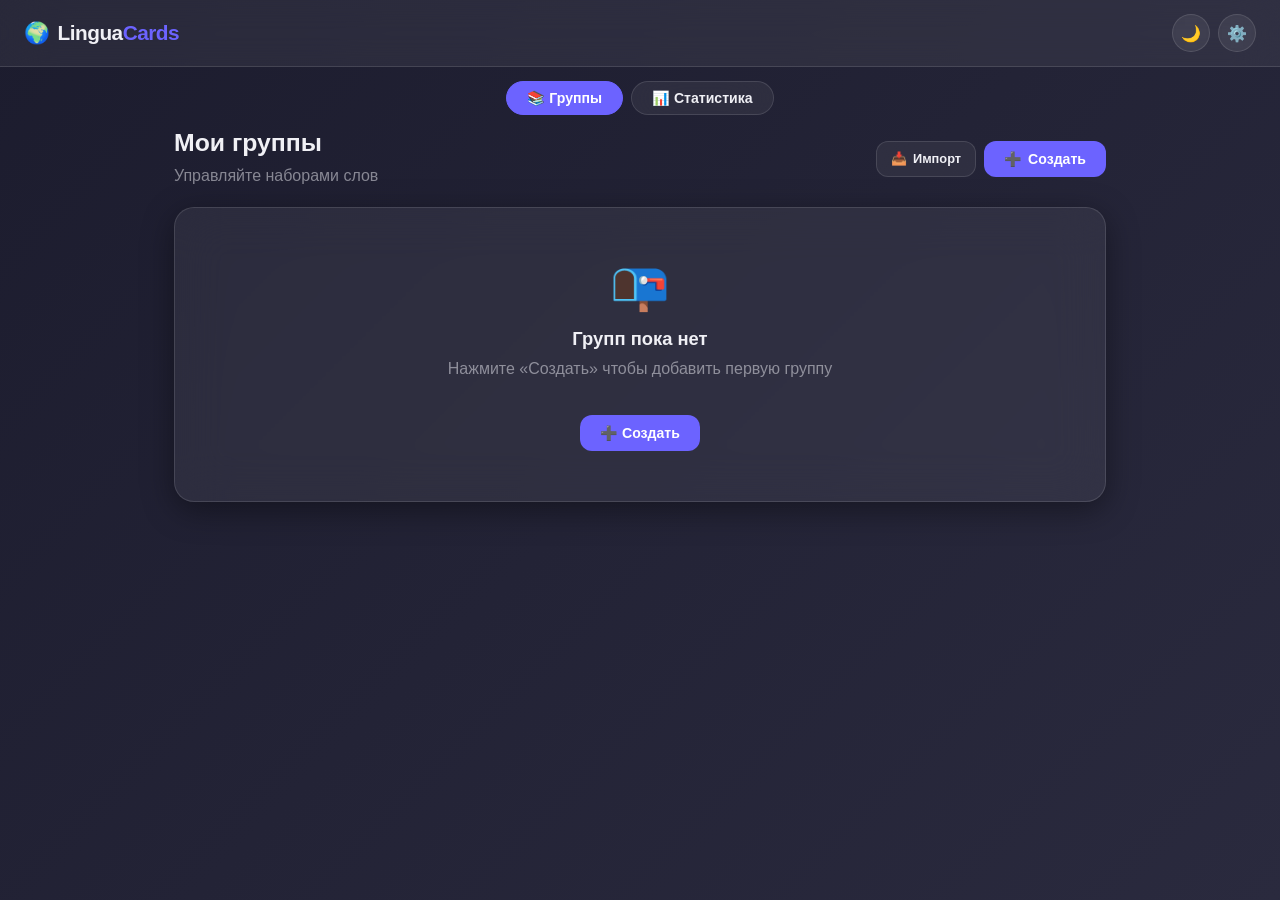
==== commit da9e7e7e: "Add files via upload V.2" ====
--- a/index.html
+++ b/index.html
@@ -3,2092 +3,1491 @@
 <head>
 <meta charset="UTF-8">
 <meta name="viewport" content="width=device-width, initial-scale=1.0">
-<title>LinguaCards - Изучение слов</title>
+<title>LinguaCards</title>
 <style>
-  :root {
-    --bg: #f0f4f8;
-    --bg2: #ffffff;
-    --bg3: #e2e8f0;
-    --text: #1a202c;
-    --text2: #4a5568;
-    --accent: #6c63ff;
-    --accent2: #5a52d5;
-    --success: #48bb78;
-    --error: #fc8181;
-    --warning: #f6ad55;
-    --border: #cbd5e0;
-    --shadow: rgba(0,0,0,0.1);
-    --card-bg: #ffffff;
-  }
-  .dark {
-    --bg: #1a1a2e;
-    --bg2: #16213e;
-    --bg3: #0f3460;
-    --text: #e2e8f0;
-    --text2: #a0aec0;
-    --accent: #7c73ff;
-    --accent2: #6c63ff;
-    --success: #68d391;
-    --error: #fc8181;
-    --warning: #f6ad55;
-    --border: #2d3748;
-    --shadow: rgba(0,0,0,0.4);
-    --card-bg: #16213e;
-  }
-  * { margin: 0; padding: 0; box-sizing: border-box; transition: background 0.3s, color 0.3s, border-color 0.3s; }
-  body { font-family: 'Segoe UI', sans-serif; background: var(--bg); color: var(--text); min-height: 100vh; }
-
-  header {
-    background: var(--bg2);
-    border-bottom: 1px solid var(--border);
-    padding: 0 24px;
-    height: 64px;
-    display: flex;
-    align-items: center;
-    justify-content: space-between;
-    position: sticky;
-    top: 0;
-    z-index: 100;
-    box-shadow: 0 2px 8px var(--shadow);
-  }
-  .logo { display: flex; align-items: center; gap: 10px; font-size: 1.4rem; font-weight: 700; color: var(--accent); }
-  .header-right { display: flex; align-items: center; gap: 12px; }
-  .btn-icon {
-    background: var(--bg3);
-    border: 1px solid var(--border);
-    color: var(--text);
-    width: 40px; height: 40px;
-    border-radius: 50%;
-    cursor: pointer;
-    font-size: 1.1rem;
-    display: flex; align-items: center; justify-content: center;
-    transition: all 0.2s;
-  }
-  .btn-icon:hover { background: var(--accent); color: #fff; border-color: var(--accent); }
-
-  .container { max-width: 1100px; margin: 0 auto; padding: 24px 16px; }
-
-  .tabs { display: flex; gap: 4px; background: var(--bg2); border-radius: 12px; padding: 4px; margin-bottom: 24px; border: 1px solid var(--border); }
-  .tab-btn {
-    flex: 1; padding: 10px; border: none; background: none;
-    color: var(--text2); cursor: pointer; border-radius: 8px;
-    font-size: 0.9rem; font-weight: 500; transition: all 0.2s;
-  }
-  .tab-btn.active { background: var(--accent); color: #fff; }
-  .tab-btn:hover:not(.active) { background: var(--bg3); color: var(--text); }
-  .tab-content { display: none; }
-  .tab-content.active { display: block; }
-
-  .panel {
-    background: var(--bg2);
-    border: 1px solid var(--border);
-    border-radius: 16px;
-    padding: 24px;
-    margin-bottom: 20px;
-    box-shadow: 0 2px 8px var(--shadow);
-  }
-  .panel h2 { font-size: 1.2rem; margin-bottom: 16px; color: var(--text); display: flex; align-items: center; gap: 8px; }
-
-  .btn {
-    padding: 10px 20px; border: none; border-radius: 10px;
-    cursor: pointer; font-size: 0.9rem; font-weight: 600;
-    transition: all 0.2s; display: inline-flex; align-items: center; gap: 6px;
-  }
-  .btn-primary { background: var(--accent); color: #fff; }
-  .btn-primary:hover { background: var(--accent2); transform: translateY(-1px); }
-  .btn-success { background: var(--success); color: #fff; }
-  .btn-success:hover { opacity: 0.85; transform: translateY(-1px); }
-  .btn-danger { background: var(--error); color: #fff; }
-  .btn-danger:hover { opacity: 0.85; }
-  .btn-secondary { background: var(--bg3); color: var(--text); border: 1px solid var(--border); }
-  .btn-secondary:hover { background: var(--border); }
-  .btn-sm { padding: 6px 12px; font-size: 0.8rem; }
-  .btn-warning { background: var(--warning); color: #fff; }
-  .btn:disabled { opacity: 0.5; cursor: not-allowed; transform: none !important; }
-
-  .input, .textarea, .select {
-    width: 100%; padding: 10px 14px;
-    background: var(--bg);
-    border: 1.5px solid var(--border);
-    border-radius: 10px; color: var(--text);
-    font-size: 0.95rem; outline: none;
-    transition: border-color 0.2s;
-  }
-  .input:focus, .textarea:focus, .select:focus { border-color: var(--accent); }
-  .textarea { resize: vertical; min-height: 100px; font-family: inherit; }
-  .form-group { margin-bottom: 16px; }
-  .form-group label { display: block; font-size: 0.85rem; font-weight: 600; color: var(--text2); margin-bottom: 6px; }
-  .form-row { display: grid; grid-template-columns: 1fr 1fr; gap: 16px; }
-
-  .groups-grid { display: grid; grid-template-columns: repeat(auto-fill, minmax(280px, 1fr)); gap: 16px; }
-  .group-card {
-    background: var(--card-bg);
-    border: 1.5px solid var(--border);
-    border-radius: 14px; padding: 20px;
-    transition: all 0.2s; position: relative;
-  }
-  .group-card:hover { border-color: var(--accent); transform: translateY(-2px); box-shadow: 0 4px 16px var(--shadow); }
-  .group-card .group-lang { font-size: 0.75rem; background: var(--accent); color: #fff; padding: 2px 8px; border-radius: 20px; display: inline-block; margin-bottom: 8px; }
-  .group-card h3 { font-size: 1rem; margin-bottom: 6px; color: var(--text); }
-  .group-card .group-meta { font-size: 0.8rem; color: var(--text2); margin-bottom: 12px; }
-  .group-card .group-progress { height: 4px; background: var(--bg3); border-radius: 2px; overflow: hidden; margin-bottom: 8px; }
-  .group-card .group-progress-bar { height: 100%; background: var(--success); border-radius: 2px; transition: width 0.4s; }
-  .group-card .group-actions { display: flex; gap: 6px; flex-wrap: wrap; }
-
-  .mode-selector { display: grid; grid-template-columns: 1fr 1fr; gap: 16px; margin-bottom: 20px; }
-  .mode-card {
-    padding: 20px; border: 2px solid var(--border);
-    border-radius: 14px; cursor: pointer; text-align: center;
-    transition: all 0.2s; background: var(--bg2);
-  }
-  .mode-card:hover { border-color: var(--accent); }
-  .mode-card.selected { border-color: var(--accent); background: linear-gradient(135deg, rgba(108,99,255,0.1), rgba(108,99,255,0.05)); }
-  .mode-card .mode-icon { font-size: 2rem; margin-bottom: 8px; }
-  .mode-card h3 { font-size: 0.95rem; margin-bottom: 4px; }
-  .mode-card p { font-size: 0.8rem; color: var(--text2); }
-
-  .flashcard-container { perspective: 1000px; margin: 20px auto; max-width: 500px; }
-  .flashcard {
-    width: 100%; height: 220px;
-    position: relative; transform-style: preserve-3d;
-    transition: transform 0.5s ease; cursor: pointer;
-  }
-  .flashcard.flipped { transform: rotateY(180deg); }
-  .flashcard-front, .flashcard-back {
-    position: absolute; width: 100%; height: 100%;
-    backface-visibility: hidden; border-radius: 16px;
-    display: flex; flex-direction: column;
-    align-items: center; justify-content: center;
-    padding: 30px; text-align: center;
-    box-shadow: 0 8px 24px var(--shadow);
-  }
-  .flashcard-front { background: linear-gradient(135deg, var(--accent), var(--accent2)); color: #fff; }
-  .flashcard-back { background: var(--bg2); border: 2px solid var(--accent); transform: rotateY(180deg); }
-  .flashcard-front .card-label { font-size: 0.8rem; opacity: 0.8; margin-bottom: 12px; text-transform: uppercase; letter-spacing: 1px; }
-  .flashcard-front .card-word { font-size: 2rem; font-weight: 700; }
-  .flashcard-back .card-hint { font-size: 0.8rem; color: var(--text2); margin-bottom: 12px; }
-  .flashcard-back .card-answer { font-size: 1.5rem; font-weight: 700; color: var(--success); }
-
-  .typing-area { text-align: center; }
-  .word-prompt {
-    background: linear-gradient(135deg, var(--accent), var(--accent2));
-    color: #fff; border-radius: 16px; padding: 30px;
-    margin-bottom: 20px; font-size: 2rem; font-weight: 700;
-    box-shadow: 0 8px 24px var(--shadow);
-  }
-  .word-prompt .prompt-label { font-size: 0.8rem; opacity: 0.8; margin-bottom: 8px; text-transform: uppercase; letter-spacing: 1px; }
-  .answer-input {
-    font-size: 1.2rem; text-align: center; padding: 14px;
-    border-radius: 12px; margin-bottom: 12px;
-    border: 2px solid var(--border);
-    background: var(--bg2); color: var(--text); width: 100%; outline: none;
-    transition: border-color 0.2s;
-  }
-  .answer-input.correct { border-color: var(--success); background: rgba(72,187,120,0.1); }
-  .answer-input.wrong { border-color: var(--error); background: rgba(252,129,129,0.1); animation: shake 0.4s; }
-  @keyframes shake { 0%,100%{transform:translateX(0)} 25%{transform:translateX(-8px)} 75%{transform:translateX(8px)} }
-  .feedback { font-size: 1rem; font-weight: 600; min-height: 24px; margin-bottom: 12px; }
-  .feedback.correct { color: var(--success); }
-  .feedback.wrong { color: var(--error); }
-
-  .progress-bar-wrap { margin-bottom: 20px; }
-  .progress-bar-wrap .progress-info { display: flex; justify-content: space-between; font-size: 0.85rem; color: var(--text2); margin-bottom: 6px; }
-  .progress-bar-bg { height: 8px; background: var(--bg3); border-radius: 4px; overflow: hidden; }
-  .progress-bar-fill { height: 100%; background: linear-gradient(90deg, var(--accent), var(--success)); border-radius: 4px; transition: width 0.4s; }
-
-  .stats-grid { display: grid; grid-template-columns: repeat(3, 1fr); gap: 12px; margin-bottom: 20px; }
-  .stat-card { background: var(--bg2); border: 1px solid var(--border); border-radius: 12px; padding: 16px; text-align: center; }
-  .stat-card .stat-val { font-size: 2rem; font-weight: 700; color: var(--accent); }
-  .stat-card .stat-label { font-size: 0.8rem; color: var(--text2); margin-top: 4px; }
-
-  .modal-overlay {
-    position: fixed; inset: 0;
-    background: rgba(0,0,0,0.6); z-index: 200;
-    display: flex; align-items: center; justify-content: center;
-    opacity: 0; pointer-events: none; transition: opacity 0.3s;
-  }
-  .modal-overlay.open { opacity: 1; pointer-events: all; }
-  .modal {
-    background: var(--bg2); border-radius: 20px; padding: 28px;
-    max-width: 600px; width: 90%; max-height: 90vh;
-    overflow-y: auto; transform: scale(0.9);
-    transition: transform 0.3s; border: 1px solid var(--border);
-    box-shadow: 0 20px 60px rgba(0,0,0,0.3);
-  }
-  .modal-overlay.open .modal { transform: scale(1); }
-  .modal-header { display: flex; justify-content: space-between; align-items: center; margin-bottom: 20px; }
-  .modal-header h2 { font-size: 1.2rem; }
-  .modal-close { background: var(--bg3); border: none; color: var(--text); width: 32px; height: 32px; border-radius: 50%; cursor: pointer; font-size: 1rem; display: flex; align-items: center; justify-content: center; }
-  .modal-close:hover { background: var(--error); color: #fff; }
-
-  .result-screen { text-align: center; padding: 20px; }
-  .result-emoji { font-size: 4rem; margin-bottom: 16px; }
-  .result-title { font-size: 1.8rem; font-weight: 700; margin-bottom: 8px; }
-  .result-subtitle { color: var(--text2); margin-bottom: 24px; }
-  .result-breakdown { text-align: left; background: var(--bg3); border-radius: 12px; padding: 16px; margin-bottom: 20px; max-height: 200px; overflow-y: auto; }
-  .result-word { display: flex; align-items: center; gap: 8px; padding: 6px 0; border-bottom: 1px solid var(--border); font-size: 0.9rem; }
-  .result-word:last-child { border-bottom: none; }
-  .badge { width: 20px; height: 20px; border-radius: 50%; display: inline-flex; align-items: center; justify-content: center; font-size: 0.7rem; flex-shrink: 0; }
-  .badge-ok { background: var(--success); color: #fff; }
-  .badge-fail { background: var(--error); color: #fff; }
-
-  .toast-container { position: fixed; bottom: 20px; right: 20px; z-index: 300; display: flex; flex-direction: column; gap: 8px; }
-  .toast {
-    background: var(--bg2); border: 1px solid var(--border);
-    border-radius: 10px; padding: 12px 16px;
-    box-shadow: 0 4px 16px var(--shadow); font-size: 0.9rem;
-    display: flex; align-items: center; gap: 8px;
-    animation: slideIn 0.3s ease; max-width: 320px;
-  }
-  .toast.success { border-left: 4px solid var(--success); }
-  .toast.error { border-left: 4px solid var(--error); }
-  .toast.info { border-left: 4px solid var(--accent); }
-  .toast.warning { border-left: 4px solid var(--warning); }
-  @keyframes slideIn { from { transform: translateX(100px); opacity: 0; } to { transform: translateX(0); opacity: 1; } }
-  @keyframes slideOut { from { transform: translateX(0); opacity: 1; } to { transform: translateX(100px); opacity: 0; } }
-  .toast.out { animation: slideOut 0.3s ease forwards; }
-
-  .word-list { max-height: 300px; overflow-y: auto; }
-  .word-item {
-    display: flex; align-items: center; justify-content: space-between;
-    padding: 8px 12px; border-radius: 8px;
-    background: var(--bg3); margin-bottom: 6px; font-size: 0.9rem;
-  }
-  .word-item .word-pair { display: flex; gap: 12px; flex-wrap: wrap; }
-  .word-item .word-from { font-weight: 600; }
-  .word-item .word-to { color: var(--text2); }
-  .word-score { font-size: 0.75rem; padding: 2px 8px; border-radius: 10px; white-space: nowrap; }
-  .score-good { background: rgba(72,187,120,0.2); color: var(--success); }
-  .score-bad { background: rgba(252,129,129,0.2); color: var(--error); }
-  .score-neutral { background: var(--bg3); color: var(--text2); border: 1px solid var(--border); }
-
-  .share-code { background: var(--bg); border: 1px solid var(--border); border-radius: 10px; padding: 12px; font-family: monospace; font-size: 0.8rem; word-break: break-all; margin-bottom: 12px; max-height: 120px; overflow-y: auto; color: var(--text2); }
-
-  .badges-section { display: flex; flex-wrap: wrap; gap: 10px; margin-top: 12px; }
-  .badge-item { display: flex; align-items: center; gap: 6px; background: var(--bg3); border-radius: 20px; padding: 6px 12px; font-size: 0.82rem; border: 1px solid var(--border); }
-  .badge-item.earned { border-color: var(--warning); background: rgba(246,173,85,0.15); color: var(--warning); }
-
-  .streak-bar { display: flex; gap: 4px; margin-top: 8px; flex-wrap: wrap; }
-  .streak-dot { width: 28px; height: 28px; border-radius: 6px; background: var(--bg3); border: 1px solid var(--border); display: flex; align-items: center; justify-content: center; font-size: 0.75rem; color: var(--text2); transition: background 0.3s; }
-  .streak-dot.active { background: var(--warning); border-color: var(--warning); color: #fff; }
-
-  .timer-badge { display: inline-flex; align-items: center; gap: 4px; background: var(--bg3); border: 1px solid var(--border); border-radius: 20px; padding: 4px 12px; font-size: 0.85rem; font-weight: 600; }
-  .timer-badge.warning { border-color: var(--warning); color: var(--warning); }
-  .timer-badge.danger { border-color: var(--error); color: var(--error); animation: pulse 0.5s infinite alternate; }
-  @keyframes pulse { from{opacity:1} to{opacity:0.6} }
-
-  .settings-row { display: flex; align-items: center; justify-content: space-between; padding: 14px 0; border-bottom: 1px solid var(--border); }
-  .settings-row:last-child { border-bottom: none; }
-  .settings-row-info h4 { font-size: 0.95rem; font-weight: 600; margin-bottom: 2px; }
-  .settings-row-info p { font-size: 0.8rem; color: var(--text2); }
-  .toggle { position: relative; width: 44px; height: 24px; flex-shrink: 0; }
-  .toggle input { opacity: 0; width: 0; height: 0; }
-  .toggle-slider { position: absolute; inset: 0; background: var(--bg3); border-radius: 12px; cursor: pointer; transition: 0.3s; border: 1px solid var(--border); }
-  .toggle-slider:before { content: ''; position: absolute; height: 18px; width: 18px; left: 3px; bottom: 2px; background: var(--text2); border-radius: 50%; transition: 0.3s; }
-  .toggle input:checked + .toggle-slider { background: var(--accent); }
-  .toggle input:checked + .toggle-slider:before { transform: translateX(20px); background: #fff; }
-
-  .empty-state { text-align: center; padding: 40px 20px; color: var(--text2); }
-  .empty-state .empty-icon { font-size: 4rem; margin-bottom: 16px; }
-  .empty-state h3 { font-size: 1.1rem; margin-bottom: 8px; color: var(--text); }
-
-  kbd { background: var(--bg3); border: 1px solid var(--border); border-radius: 4px; padding: 2px 6px; font-family: monospace; font-size: 0.75rem; }
-
-  /* ── TRANSLATE SECTION ── */
-  .translate-section {
-    border: 1.5px solid var(--border); border-radius: 12px; overflow: hidden; margin-bottom: 16px;
-  }
-  .translate-header {
-    display: flex; align-items: center; justify-content: space-between; flex-wrap: wrap; gap: 8px;
-    padding: 10px 14px; background: var(--bg3); border-bottom: 1px solid var(--border);
-  }
-  .translate-body { display: grid; grid-template-columns: 1fr auto 1fr; }
-  .translate-panel { padding: 12px; }
-  .translate-panel textarea {
-    width: 100%; border: none; background: transparent;
-    color: var(--text); font-size: 0.95rem; resize: none;
-    outline: none; min-height: 90px; font-family: inherit;
-  }
-  .translate-panel textarea::placeholder { color: var(--text2); }
-  .translate-divider { display: flex; align-items: center; justify-content: center; padding: 0 6px; color: var(--text2); font-size: 1.2rem; }
-  .translate-footer {
-    padding: 10px 14px; background: var(--bg3); border-top: 1px solid var(--border);
-    display: flex; align-items: center; justify-content: space-between; flex-wrap: wrap; gap: 8px;
-  }
-  .translate-footer-left { display: flex; align-items: center; gap: 8px; flex-wrap: wrap; }
-  .translate-footer-right { display: flex; align-items: center; gap: 8px; flex-wrap: wrap; }
-
-  .lang-pair-select { display: flex; align-items: center; gap: 6px; }
-  .lang-pair-select select {
-    background: var(--bg2); border: 1px solid var(--border); color: var(--text);
-    padding: 5px 8px; border-radius: 8px; font-size: 0.85rem; outline: none; cursor: pointer;
-  }
-  .swap-btn {
-    background: var(--bg2); border: 1px solid var(--border); color: var(--text);
-    width: 32px; height: 32px; border-radius: 50%; cursor: pointer; font-size: 1rem;
-    display: flex; align-items: center; justify-content: center; transition: all 0.2s; flex-shrink: 0;
-  }
-  .swap-btn:hover { background: var(--accent); color: #fff; border-color: var(--accent); }
-
-  /* ── API COUNTER ── */
-  .api-counter {
-    display: inline-flex; align-items: center; gap: 6px;
-    padding: 5px 12px; border-radius: 20px; font-size: 0.82rem; font-weight: 600;
-    border: 1.5px solid var(--border); background: var(--bg2); transition: all 0.3s;
-    cursor: pointer; user-select: none;
-  }
-  .api-counter .counter-icon { font-size: 0.9rem; }
-  .api-counter.level-ok    { border-color: var(--success); color: var(--success); background: rgba(72,187,120,0.08); }
-  .api-counter.level-warn  { border-color: var(--warning); color: var(--warning); background: rgba(246,173,85,0.08); }
-  .api-counter.level-crit  { border-color: var(--error);   color: var(--error);   background: rgba(252,129,129,0.08); }
-  .api-counter .counter-bar-wrap { width: 60px; height: 5px; background: var(--bg3); border-radius: 3px; overflow: hidden; }
-  .api-counter .counter-bar { height: 100%; border-radius: 3px; transition: width 0.4s, background 0.4s; }
-
-  /* counter tooltip/popup */
-  .counter-popup {
-    position: fixed; z-index: 400;
-    background: var(--bg2); border: 1px solid var(--border); border-radius: 14px;
-    padding: 16px 20px; min-width: 260px;
-    box-shadow: 0 8px 32px var(--shadow);
-    font-size: 0.88rem;
-    opacity: 0; pointer-events: none; transform: translateY(8px);
-    transition: opacity 0.2s, transform 0.2s;
-  }
-  .counter-popup.open { opacity: 1; pointer-events: all; transform: translateY(0); }
-  .counter-popup h4 { font-size: 0.95rem; margin-bottom: 10px; display: flex; align-items: center; gap: 6px; }
-  .counter-popup .cp-row { display: flex; justify-content: space-between; align-items: center; padding: 5px 0; border-bottom: 1px solid var(--border); font-size: 0.85rem; }
-  .counter-popup .cp-row:last-child { border-bottom: none; }
-  .counter-popup .cp-val { font-weight: 700; }
-  .big-bar-wrap { height: 8px; background: var(--bg3); border-radius: 4px; overflow: hidden; margin: 10px 0 4px; }
-  .big-bar { height: 100%; border-radius: 4px; transition: width 0.4s, background 0.4s; }
-  .reset-note { font-size: 0.78rem; color: var(--text2); margin-top: 8px; }
-
-  /* translate status badge */
-  .translate-status { font-size: 0.78rem; padding: 3px 10px; border-radius: 20px; font-weight: 600; }
-  .translate-status.loading { background: rgba(108,99,255,0.15); color: var(--accent); }
-  .translate-status.success { background: rgba(72,187,120,0.15); color: var(--success); }
-  .translate-status.error   { background: rgba(252,129,129,0.15); color: var(--error); }
-  .translate-status.idle    { background: var(--bg3); color: var(--text2); }
-
-  /* word table */
-  .word-table { width: 100%; border-collapse: collapse; margin-bottom: 12px; }
-  .word-table th { text-align: left; font-size: 0.8rem; color: var(--text2); padding: 6px 8px; border-bottom: 1px solid var(--border); }
-  .word-table td { padding: 4px 4px; }
-  .word-table input { width: 100%; padding: 8px 10px; background: var(--bg); border: 1px solid var(--border); border-radius: 8px; color: var(--text); font-size: 0.9rem; outline: none; }
-  .word-table input:focus { border-color: var(--accent); }
-  .word-table .del-row { background: none; border: none; color: var(--error); cursor: pointer; font-size: 1.1rem; padding: 4px 8px; border-radius: 6px; }
-  .word-table .del-row:hover { background: rgba(252,129,129,0.15); }
-  .word-table tr.auto-translated td input { border-color: rgba(72,187,120,0.5); }
-  .row-translate-btn {
-    background: var(--bg2); border: 1px solid var(--border); color: var(--text2);
-    width: 28px; height: 28px; border-radius: 6px; cursor: pointer; font-size: 0.8rem;
-    display: flex; align-items: center; justify-content: center; flex-shrink: 0; transition: all 0.2s;
-  }
-  .row-translate-btn:hover { background: var(--accent); color: #fff; border-color: var(--accent); }
-
-  /* backup */
-  .backup-code { background: var(--bg); border: 1px solid var(--border); border-radius: 10px; padding: 12px; font-family: monospace; font-size: 0.75rem; word-break: break-all; max-height: 150px; overflow-y: auto; color: var(--text2); margin: 10px 0; }
-  .danger-zone { border: 1.5px solid var(--error); border-radius: 12px; padding: 16px; margin-top: 16px; }
-  .danger-zone h4 { color: var(--error); margin-bottom: 8px; }
-
-  /* quiz */
-  #quizOptions { display: grid; grid-template-columns: 1fr 1fr; gap: 10px; margin-top: 16px; }
-  .quiz-option {
-    padding: 14px; border: 2px solid var(--border); border-radius: 12px;
-    cursor: pointer; text-align: center; background: var(--bg2); color: var(--text);
-    font-size: 0.95rem; font-weight: 500; transition: all 0.2s; width: 100%;
-  }
-  .quiz-option:hover:not(:disabled) { border-color: var(--accent); background: rgba(108,99,255,0.08); }
-  .quiz-option.correct-opt { border-color: var(--success); background: rgba(72,187,120,0.15); color: var(--success); }
-  .quiz-option.wrong-opt   { border-color: var(--error);   background: rgba(252,129,129,0.15); color: var(--error); }
-  .quiz-option:disabled { cursor: not-allowed; }
-
-  @media(max-width:600px){
-    .form-row{grid-template-columns:1fr;}
-    .mode-selector{grid-template-columns:1fr;}
-    .stats-grid{grid-template-columns:1fr 1fr;}
-    .groups-grid{grid-template-columns:1fr;}
-    header{padding:0 12px;}
-    .translate-body{grid-template-columns:1fr;}
-    .translate-divider{padding:4px;writing-mode:horizontal-tb;}
-    #quizOptions{grid-template-columns:1fr;}
-  }
+*,*::before,*::after{box-sizing:border-box;margin:0;padding:0}
+:root{
+  --accent:#6c63ff;--accent-hover:#574fd6;--success:#34d399;
+  --danger:#f87171;--warning:#fbbf24;--radius:20px;--radius-sm:12px;
+  --blur:blur(24px);--transition:0.3s cubic-bezier(.4,0,.2,1);
+}
+body{font-family:-apple-system,BlinkMacSystemFont,'SF Pro Display','Segoe UI',sans-serif;min-height:100vh;transition:background var(--transition),color var(--transition);overflow-x:hidden;}
+body.dark{background:linear-gradient(135deg,#1c1c2e 0%,#2a2a3e 100%);color:#f0f0f5;--glass-bg:rgba(255,255,255,0.06);--glass-border:rgba(255,255,255,0.12);--text-muted:rgba(240,240,245,0.5);--shadow:0 8px 32px rgba(0,0,0,0.4);--input-bg:rgba(255,255,255,0.07);}
+body.light{background:linear-gradient(135deg,#e8e8f4 0%,#f0eef8 100%);color:#1a1a2e;--glass-bg:rgba(255,255,255,0.45);--glass-border:rgba(255,255,255,0.7);--text-muted:rgba(26,26,46,0.5);--shadow:0 8px 32px rgba(100,100,160,0.12);--input-bg:rgba(255,255,255,0.6);}
+.glass{background:var(--glass-bg);backdrop-filter:var(--blur);-webkit-backdrop-filter:var(--blur);border:1px solid var(--glass-border);box-shadow:var(--shadow);border-radius:var(--radius);}
+.glass-sm{background:var(--glass-bg);backdrop-filter:var(--blur);-webkit-backdrop-filter:var(--blur);border:1px solid var(--glass-border);box-shadow:var(--shadow);border-radius:var(--radius-sm);}
+#app{position:relative;z-index:1;min-height:100vh;display:flex;flex-direction:column;}
+header{display:flex;align-items:center;justify-content:space-between;padding:14px 24px;position:sticky;top:0;z-index:100;background:var(--glass-bg);backdrop-filter:var(--blur);-webkit-backdrop-filter:var(--blur);border-bottom:1px solid var(--glass-border);}
+.logo{font-size:1.3rem;font-weight:800;letter-spacing:-0.5px;display:flex;align-items:center;gap:8px;}
+.logo-text{color:inherit;}
+.logo-text span{color:var(--accent);}
+.header-actions{display:flex;gap:8px;align-items:center;}
+.icon-btn{width:38px;height:38px;border-radius:50%;border:1px solid var(--glass-border);background:var(--glass-bg);backdrop-filter:var(--blur);-webkit-backdrop-filter:var(--blur);cursor:pointer;display:flex;align-items:center;justify-content:center;font-size:1rem;transition:all var(--transition);color:inherit;}
+.icon-btn:hover{transform:scale(1.1);background:var(--accent);color:#fff;border-color:var(--accent);}
+nav{display:flex;gap:8px;padding:14px 24px;justify-content:center;}
+.nav-btn{padding:8px 20px;border-radius:999px;border:1px solid var(--glass-border);background:var(--glass-bg);backdrop-filter:var(--blur);-webkit-backdrop-filter:var(--blur);cursor:pointer;font-size:0.88rem;font-weight:600;color:inherit;transition:all var(--transition);white-space:nowrap;}
+.nav-btn:hover{background:rgba(108,99,255,0.15);border-color:var(--accent);}
+.nav-btn.active{background:var(--accent);color:#fff;border-color:var(--accent);}
+main{flex:1;padding:0 24px 48px;max-width:980px;margin:0 auto;width:100%;}
+.page{display:none;animation:fadeIn 0.35s ease;}
+.page.active{display:block;}
+@keyframes fadeIn{from{opacity:0;transform:translateY(8px)}to{opacity:1;transform:translateY(0)}}
+h2{font-size:1.55rem;font-weight:800;margin-bottom:6px;}
+h3{font-size:1.05rem;font-weight:700;margin-bottom:10px;}
+p{color:var(--text-muted);line-height:1.6;}
+.btn{padding:10px 20px;border-radius:var(--radius-sm);border:none;cursor:pointer;font-size:0.88rem;font-weight:700;transition:all var(--transition);display:inline-flex;align-items:center;gap:6px;font-family:inherit;}
+.btn-primary{background:var(--accent);color:#fff;}
+.btn-primary:hover{background:var(--accent-hover);transform:translateY(-1px);box-shadow:0 4px 16px rgba(108,99,255,0.35);}
+.btn-success{background:var(--success);color:#fff;}
+.btn-success:hover{filter:brightness(1.1);transform:translateY(-1px);}
+.btn-danger{background:var(--danger);color:#fff;}
+.btn-danger:hover{filter:brightness(1.1);transform:translateY(-1px);}
+.btn-ghost{background:var(--glass-bg);backdrop-filter:var(--blur);-webkit-backdrop-filter:var(--blur);border:1px solid var(--glass-border);color:inherit;}
+.btn-ghost:hover{background:rgba(108,99,255,0.12);border-color:var(--accent);}
+.btn-sm{padding:6px 14px;font-size:0.8rem;}
+input,textarea,select{width:100%;padding:11px 15px;border-radius:var(--radius-sm);border:1px solid var(--glass-border);background:var(--input-bg);backdrop-filter:var(--blur);-webkit-backdrop-filter:var(--blur);color:inherit;font-size:0.92rem;font-family:inherit;transition:all var(--transition);outline:none;}
+input:focus,textarea:focus,select:focus{border-color:var(--accent);box-shadow:0 0 0 3px rgba(108,99,255,0.18);}
+input::placeholder,textarea::placeholder{color:var(--text-muted);}
+textarea{resize:vertical;}
+label{display:block;margin-bottom:5px;font-size:0.78rem;font-weight:700;color:var(--text-muted);letter-spacing:0.6px;text-transform:uppercase;}
+.form-group{margin-bottom:16px;}
+.section-header{display:flex;align-items:center;justify-content:space-between;margin-bottom:18px;gap:12px;}
+.badge{display:inline-block;padding:3px 10px;border-radius:999px;font-size:0.72rem;font-weight:700;}
+.badge-success{background:rgba(52,211,153,0.18);color:var(--success);}
+.word-chips{display:flex;flex-wrap:wrap;gap:5px;margin-top:8px;}
+.word-chip{padding:3px 9px;border-radius:999px;font-size:0.75rem;font-weight:500;background:rgba(108,99,255,0.1);border:1px solid rgba(108,99,255,0.2);}
+.groups-grid{display:grid;grid-template-columns:repeat(auto-fill,minmax(290px,1fr));gap:16px;}
+.group-card{padding:20px;transition:all var(--transition);}
+.group-card:hover{transform:translateY(-3px);}
+.group-card-header{display:flex;align-items:flex-start;justify-content:space-between;margin-bottom:8px;}
+.group-title{font-size:1rem;font-weight:800;}
+.group-meta{font-size:0.78rem;color:var(--text-muted);margin-top:3px;}
+.group-actions{display:flex;gap:6px;margin-top:14px;flex-wrap:wrap;}
+.empty-state{text-align:center;padding:50px 20px;}
+.empty-state .es-icon{font-size:3rem;margin-bottom:14px;}
+.empty-state h3{font-size:1.15rem;margin-bottom:6px;}
+.empty-state p{margin-bottom:18px;}
+.modal-overlay{position:fixed;inset:0;z-index:200;display:flex;align-items:center;justify-content:center;background:rgba(0,0,0,0.45);backdrop-filter:blur(10px);-webkit-backdrop-filter:blur(10px);opacity:0;pointer-events:none;transition:opacity var(--transition);padding:20px;}
+.modal-overlay.open{opacity:1;pointer-events:all;}
+.modal{padding:26px;max-width:620px;width:100%;max-height:90vh;overflow-y:auto;transform:scale(0.95);transition:transform var(--transition);}
+.modal-overlay.open .modal{transform:scale(1);}
+.modal-header{display:flex;align-items:center;justify-content:space-between;margin-bottom:20px;}
+.modal-header h3{font-size:1.15rem;margin:0;font-weight:800;}
+.modal-footer{display:flex;gap:10px;justify-content:flex-end;margin-top:20px;}
+.tab-switcher{display:flex;gap:6px;margin-bottom:18px;background:var(--glass-bg);border:1px solid var(--glass-border);border-radius:var(--radius-sm);padding:4px;}
+.tab-btn{flex:1;padding:8px;border-radius:9px;border:none;background:transparent;cursor:pointer;font-size:0.85rem;font-weight:700;color:var(--text-muted);transition:all var(--transition);font-family:inherit;}
+.tab-btn.active{background:var(--accent);color:#fff;}
+.tab-content{display:none;}
+.tab-content.active{display:block;}
+
+/* WORD ROW — только плейсхолдеры, никаких заголовков */
+.word-row{display:flex;gap:6px;margin-bottom:8px;align-items:center;}
+.word-row-inputs{display:grid;grid-template-columns:1fr 24px 1fr;gap:6px;flex:1;align-items:center;}
+.word-input-w,.word-input-t{min-width:0;}
+.lang-sep{display:flex;align-items:center;justify-content:center;color:var(--text-muted);font-size:0.85rem;}
+.translate-btn{width:34px;height:34px;border-radius:50%;border:1px solid var(--glass-border);background:var(--glass-bg);cursor:pointer;display:flex;align-items:center;justify-content:center;font-size:0.85rem;transition:all var(--transition);color:inherit;flex-shrink:0;}
+.translate-btn:hover{background:var(--accent);color:#fff;border-color:var(--accent);}
+.translate-btn:disabled{opacity:0.5;cursor:not-allowed;}
+.remove-word-btn{width:28px;height:28px;border-radius:50%;border:1px solid transparent;background:transparent;cursor:pointer;display:flex;align-items:center;justify-content:center;font-size:0.8rem;transition:all var(--transition);color:var(--text-muted);flex-shrink:0;}
+.remove-word-btn:hover{background:var(--danger);color:#fff;border-color:var(--danger);}
+.words-editor{max-height:280px;overflow-y:auto;padding-right:2px;margin-bottom:8px;}
+.add-word-row{margin-top:4px;}
+
+/* BULK */
+.bulk-textarea{min-height:160px;font-family:monospace;font-size:0.85rem;line-height:1.6;}
+.bulk-actions{display:flex;gap:8px;margin-top:10px;flex-wrap:wrap;align-items:center;}
+.bulk-hint{font-size:0.76rem;color:var(--text-muted);margin-top:8px;line-height:1.5;}
+.bulk-hint code{background:rgba(108,99,255,0.12);padding:1px 5px;border-radius:4px;font-size:0.78rem;}
+.bulk-preview{margin-top:12px;}
+.bulk-preview-title{font-size:0.78rem;font-weight:700;color:var(--text-muted);text-transform:uppercase;letter-spacing:0.5px;margin-bottom:6px;}
+.bulk-preview-list{max-height:150px;overflow-y:auto;}
+.bulk-preview-item{display:flex;gap:8px;padding:5px 8px;border-radius:8px;font-size:0.82rem;margin-bottom:3px;align-items:center;}
+.bulk-preview-item.has-translate{background:rgba(52,211,153,0.08);border:1px solid rgba(52,211,153,0.15);}
+.bulk-preview-item.no-translate{background:rgba(251,191,36,0.08);border:1px solid rgba(251,191,36,0.15);}
+.bulk-preview-item.translating{background:rgba(108,99,255,0.08);border:1px solid rgba(108,99,255,0.15);}
+.bpi-word{font-weight:700;flex:1;}
+.bpi-arrow{color:var(--text-muted);flex-shrink:0;}
+.bpi-translate{flex:1;color:var(--text-muted);}
+.bpi-translate.done{color:var(--success);font-weight:600;}
+.bpi-translate.pending{color:var(--warning);}
+.bpi-translate.loading{color:var(--accent);}
+.translate-all-progress{height:4px;background:var(--glass-bg);border-radius:999px;overflow:hidden;border:1px solid var(--glass-border);margin-top:8px;display:none;}
+.translate-all-bar{height:100%;background:linear-gradient(90deg,var(--accent),var(--success));border-radius:999px;transition:width 0.3s ease;width:0%;}
+
+/* STUDY MODAL */
+.study-modal{max-width:500px;}
+.mode-list{display:flex;flex-direction:column;gap:10px;margin:10px 0 18px;}
+.mode-card{padding:14px 16px;cursor:pointer;border-radius:var(--radius-sm);border:2px solid var(--glass-border);transition:all var(--transition);background:var(--glass-bg);backdrop-filter:var(--blur);-webkit-backdrop-filter:var(--blur);display:flex;align-items:center;gap:12px;}
+.mode-card:hover{border-color:var(--accent);background:rgba(108,99,255,0.08);}
+.mode-card.selected{border-color:var(--accent);background:rgba(108,99,255,0.15);}
+.mode-icon{font-size:1.4rem;flex-shrink:0;}
+.mode-title{font-size:0.88rem;font-weight:700;}
+.mode-desc{font-size:0.75rem;color:var(--text-muted);margin-top:2px;}
+.order-tabs{display:flex;gap:8px;}
+.order-tab{flex:1;}
+.order-tab input[type=radio]{display:none;}
+.order-tab label{display:block;text-align:center;padding:9px;border-radius:var(--radius-sm);border:1px solid var(--glass-border);cursor:pointer;font-size:0.82rem;font-weight:700;background:var(--glass-bg);backdrop-filter:var(--blur);-webkit-backdrop-filter:var(--blur);transition:all var(--transition);color:inherit;text-transform:none;letter-spacing:0;}
+.order-tab input:checked+label{background:var(--accent);color:#fff;border-color:var(--accent);}
+
+/* STUDY FULLSCREEN */
+.study-fullscreen{position:fixed;inset:0;z-index:150;display:none;flex-direction:column;overflow-y:auto;}
+body.dark .study-fullscreen{background:linear-gradient(135deg,#1c1c2e 0%,#2a2a3e 100%);}
+body.light .study-fullscreen{background:linear-gradient(135deg,#e8e8f4 0%,#f0eef8 100%);}
+.study-fullscreen.open{display:flex;}
+.study-fs-header{display:flex;align-items:center;gap:12px;padding:16px 24px;border-bottom:1px solid var(--glass-border);background:var(--glass-bg);backdrop-filter:var(--blur);-webkit-backdrop-filter:var(--blur);flex-shrink:0;}
+.study-fs-body{flex:1;padding:24px;max-width:700px;margin:0 auto;width:100%;}
+.progress-bar-wrap{flex:1;height:7px;background:var(--glass-bg);border-radius:999px;overflow:hidden;border:1px solid var(--glass-border);}
+.progress-bar-fill{height:100%;background:linear-gradient(90deg,var(--accent),var(--success));border-radius:999px;transition:width 0.4s ease;}
+.progress-text{font-size:0.82rem;font-weight:700;color:var(--text-muted);white-space:nowrap;}
+.flashcard-scene{perspective:1200px;width:100%;max-width:560px;margin:0 auto 20px;min-height:220px;}
+.flashcard{width:100%;min-height:220px;position:relative;transform-style:preserve-3d;transition:transform 0.65s cubic-bezier(.4,0,.2,1);}
+.flashcard.clickable{cursor:pointer;}
+.flashcard.flipped{transform:rotateY(180deg);}
+.card-face{position:absolute;width:100%;min-height:220px;backface-visibility:hidden;-webkit-backface-visibility:hidden;display:flex;flex-direction:column;align-items:center;justify-content:center;padding:28px 24px;border-radius:var(--radius);text-align:center;border:1px solid var(--glass-border);background:var(--glass-bg);backdrop-filter:var(--blur);-webkit-backdrop-filter:var(--blur);box-shadow:var(--shadow);}
+.card-back{transform:rotateY(180deg);}
+.card-label{font-size:0.72rem;text-transform:uppercase;letter-spacing:1.2px;color:var(--text-muted);margin-bottom:10px;font-weight:700;}
+.card-word{font-size:2rem;font-weight:900;letter-spacing:-0.5px;line-height:1.2;}
+.card-tap-hint{font-size:0.75rem;color:var(--text-muted);margin-top:14px;}
+.answer-area{max-width:560px;margin:0 auto;}
+.answer-row{display:flex;gap:8px;margin-bottom:10px;}
+.answer-row input{flex:1;}
+#answerFeedback{text-align:center;padding:10px;border-radius:var(--radius-sm);font-weight:700;font-size:0.9rem;display:none;}
+#answerFeedback.correct{background:rgba(52,211,153,0.12);color:var(--success);display:block;}
+#answerFeedback.wrong{background:rgba(248,113,113,0.12);color:var(--danger);display:block;}
+.hint-strip{display:flex;gap:5px;flex-wrap:wrap;justify-content:center;margin-bottom:12px;min-height:20px;}
+.hint-letter{width:32px;height:32px;border-radius:7px;display:flex;align-items:center;justify-content:center;font-size:0.9rem;font-weight:800;border:2px solid var(--glass-border);background:var(--glass-bg);}
+.hint-letter.revealed{border-color:var(--accent);color:var(--accent);}
+.hint-letter.space-letter{border-color:transparent;background:transparent;width:14px;}
+.answer-hint-row{display:flex;gap:8px;margin-top:8px;}
+.fc-controls{display:flex;gap:10px;justify-content:center;margin-top:14px;}
+.test-question{padding:22px 24px;margin-bottom:14px;border-radius:var(--radius);background:var(--glass-bg);backdrop-filter:var(--blur);-webkit-backdrop-filter:var(--blur);border:1px solid var(--glass-border);}
+.test-q-word{font-size:1.4rem;font-weight:800;margin-bottom:16px;text-align:center;}
+.test-options{display:grid;grid-template-columns:1fr 1fr;gap:10px;}
+.test-option{padding:13px 16px;border-radius:var(--radius-sm);border:1.5px solid var(--glass-border);background:var(--glass-bg);backdrop-filter:var(--blur);-webkit-backdrop-filter:var(--blur);cursor:pointer;font-size:0.9rem;font-weight:600;transition:all var(--transition);text-align:center;color:inherit;font-family:inherit;}
+.test-option:hover:not([disabled]){border-color:var(--accent);background:rgba(108,99,255,0.12);}
+.test-option.correct-ans{border-color:var(--success)!important;background:rgba(52,211,153,0.15)!important;color:var(--success);}
+.test-option.wrong-ans{border-color:var(--danger)!important;background:rgba(248,113,113,0.15)!important;color:var(--danger);}
+.results-wrap{display:flex;align-items:center;justify-content:center;padding:20px;}
+.results-card{padding:36px;text-align:center;max-width:460px;width:100%;}
+.results-score{font-size:3.5rem;font-weight:900;color:var(--accent);margin:14px 0 4px;}
+.results-pct{font-size:1.2rem;color:var(--text-muted);margin-bottom:16px;}
+.results-row{display:flex;gap:20px;justify-content:center;margin:14px 0;}
+.result-item{text-align:center;}
+.result-item .rn{font-size:1.5rem;font-weight:900;display:block;}
+.result-item .rl{font-size:0.75rem;color:var(--text-muted);}
+.results-actions{display:flex;gap:10px;justify-content:center;margin-top:20px;flex-wrap:wrap;}
+.wrong-list{text-align:left;margin-top:12px;font-size:0.82rem;}
+.wrong-item{padding:5px 0;border-bottom:1px solid var(--glass-border);color:var(--text-muted);}
+.stats-top{display:grid;grid-template-columns:repeat(3,1fr);gap:14px;margin-bottom:22px;}
+.stat-card{padding:20px;text-align:center;}
+.stat-num{font-size:2rem;font-weight:900;color:var(--accent);display:block;}
+.stat-label{font-size:0.78rem;color:var(--text-muted);font-weight:600;margin-top:4px;}
+.stat-bar-wrap{margin-bottom:14px;}
+.stat-bar-label{display:flex;justify-content:space-between;font-size:0.8rem;margin-bottom:5px;font-weight:600;}
+.stat-bar-track{height:10px;background:var(--glass-bg);border-radius:999px;overflow:hidden;border:1px solid var(--glass-border);}
+.stat-bar-fill{height:100%;border-radius:999px;transition:width 0.6s ease;}
+.settings-modal{max-width:540px;}
+.settings-block{margin-bottom:20px;}
+.settings-block h3{padding-bottom:10px;border-bottom:1px solid var(--glass-border);margin-bottom:4px;font-size:0.95rem;}
+.settings-row{display:flex;align-items:center;justify-content:space-between;padding:12px 0;border-bottom:1px solid var(--glass-border);gap:14px;}
+.settings-row:last-child{border-bottom:none;}
+.sr-info{flex:1;}
+.sr-title{font-weight:700;font-size:0.9rem;}
+.sr-desc{font-size:0.76rem;color:var(--text-muted);margin-top:2px;}
+.toggle{position:relative;width:48px;height:26px;cursor:pointer;flex-shrink:0;}
+.toggle input{opacity:0;width:0;height:0;position:absolute;}
+.toggle-track{position:absolute;inset:0;border-radius:999px;background:rgba(108,99,255,0.15);border:1px solid var(--glass-border);transition:all var(--transition);}
+.toggle input:checked+.toggle-track{background:var(--accent);border-color:var(--accent);}
+.toggle-thumb{position:absolute;top:3px;left:3px;width:20px;height:20px;border-radius:50%;background:#fff;box-shadow:0 2px 5px rgba(0,0,0,0.2);transition:transform var(--transition);pointer-events:none;}
+.toggle input:checked~.toggle-thumb{transform:translateX(22px);}
+.lang-site-grid{display:flex;gap:8px;flex-wrap:wrap;margin-top:8px;}
+.lang-site-opt{padding:7px 16px;border-radius:999px;border:1.5px solid var(--glass-border);background:var(--glass-bg);cursor:pointer;font-size:0.84rem;font-weight:700;transition:all var(--transition);color:inherit;}
+.lang-site-opt:hover{border-color:var(--accent);}
+.lang-site-opt.active{background:var(--accent);color:#fff;border-color:var(--accent);}
+.two-col{display:grid;grid-template-columns:1fr 1fr;gap:12px;}
+.share-code-box{font-family:monospace;font-size:0.78rem;padding:12px;word-break:break-all;border-radius:var(--radius-sm);background:rgba(0,0,0,0.08);border:1px solid var(--glass-border);max-height:120px;overflow-y:auto;}
+body.dark .share-code-box{background:rgba(255,255,255,0.04);}
+#toastWrap{position:fixed;bottom:22px;right:22px;z-index:999;display:flex;flex-direction:column;gap:7px;}
+.toast{padding:11px 16px;border-radius:var(--radius-sm);font-size:0.87rem;font-weight:600;background:var(--glass-bg);backdrop-filter:var(--blur);-webkit-backdrop-filter:var(--blur);border:1px solid var(--glass-border);box-shadow:var(--shadow);animation:toastIn 0.3s ease;display:flex;align-items:center;gap:8px;max-width:300px;}
+.toast.success{border-color:var(--success);}
+.toast.error{border-color:var(--danger);}
+.toast.info{border-color:var(--accent);}
+@keyframes toastIn{from{opacity:0;transform:translateY(8px)}to{opacity:1;transform:translateY(0)}}
+@keyframes toastOut{to{opacity:0;transform:translateY(8px)}}
+::-webkit-scrollbar{width:5px;}
+::-webkit-scrollbar-track{background:transparent;}
+::-webkit-scrollbar-thumb{background:rgba(108,99,255,0.25);border-radius:999px;}
+@media(max-width:600px){
+  header{padding:11px 14px;}main{padding:0 14px 48px;}nav{padding:10px 14px;gap:6px;}
+  .nav-btn{padding:7px 14px;font-size:0.82rem;}.stats-top{gap:8px;}.stat-card{padding:14px 8px;}
+  .stat-num{font-size:1.5rem;}.groups-grid{grid-template-columns:1fr;}h2{font-size:1.25rem;}
+  .card-word{font-size:1.5rem;}.test-options{grid-template-columns:1fr;}
+  .two-col{grid-template-columns:1fr;}.study-fs-body{padding:16px;}
+  .word-row-inputs{grid-template-columns:1fr 20px 1fr;}
+}
 </style>
 </head>
-<body>
-
+<body class="dark">
+<div id="app">
 <header>
-  <div class="logo">🌍 LinguaCards</div>
-  <div class="header-right">
-    <button class="btn-icon" onclick="openModal('settingsModal')" title="Настройки">⚙️</button>
-    <button class="btn-icon" id="themeBtn" onclick="toggleTheme()" title="Тема">🌙</button>
+  <div class="logo">🌍 <div class="logo-text">Lingua<span>Cards</span></div></div>
+  <div class="header-actions">
+    <button class="icon-btn" id="themeBtn" onclick="toggleTheme()">🌙</button>
+    <button class="icon-btn" onclick="openSettings()">⚙️</button>
   </div>
 </header>
-
-<div class="toast-container" id="toastContainer"></div>
-
-<!-- API counter popup (global, positioned by JS) -->
-<div class="counter-popup" id="counterPopup">
-  <h4>🌐 Лимит запросов MyMemory API</h4>
-  <div class="big-bar-wrap"><div class="big-bar" id="popupBar"></div></div>
-  <div style="display:flex;justify-content:space-between;font-size:0.78rem;color:var(--text2);margin-bottom:8px;">
-    <span>Использовано</span><span>Лимит: 1 000/день</span>
+<nav>
+  <button class="nav-btn active" data-page="groups" onclick="showPage('groups')">📚 Группы</button>
+  <button class="nav-btn" data-page="stats" onclick="showPage('stats')">📊 Статистика</button>
+</nav>
+<main>
+<div id="page-groups" class="page active">
+  <div class="section-header">
+    <div><h2 id="t-groups-title">Мои группы</h2><p id="t-groups-sub">Управляйте наборами слов</p></div>
+    <div style="display:flex;gap:8px">
+      <button class="btn btn-ghost btn-sm" onclick="showImportModal()">📥 <span id="t-btn-import">Импорт</span></button>
+      <button class="btn btn-primary" onclick="openCreateModal()">➕ <span id="t-btn-create">Создать</span></button>
+    </div>
   </div>
-  <div class="cp-row"><span>Использовано сегодня</span><span class="cp-val" id="popupUsed">0</span></div>
-  <div class="cp-row"><span>Осталось</span><span class="cp-val" id="popupLeft">1000</span></div>
-  <div class="cp-row"><span>Всего за всё время</span><span class="cp-val" id="popupTotal">0</span></div>
-  <div class="cp-row"><span>Последний перевод</span><span class="cp-val" id="popupLast">—</span></div>
-  <div class="reset-note">⏰ Счётчик сбрасывается каждый день в 00:00 по вашему времени.<br>Лимит 1 000 запросов/день на один IP-адрес (бесплатно).</div>
-  <button class="btn btn-secondary btn-sm" onclick="resetApiCounter()" style="margin-top:10px;width:100%;justify-content:center;">🔄 Сбросить счётчик вручную</button>
+  <div id="groupsGrid" class="groups-grid"></div>
 </div>
-
-<div class="container">
-  <div class="tabs">
-    <button class="tab-btn active" onclick="showTab('tab-groups')">📚 Группы</button>
-    <button class="tab-btn" onclick="showTab('tab-study')">🎯 Учиться</button>
-    <button class="tab-btn" onclick="showTab('tab-stats')">📊 Статистика</button>
+<div id="page-stats" class="page">
+  <h2 id="t-stats-title">📊 Статистика</h2>
+  <p id="t-stats-sub" style="margin-bottom:20px">Ваш прогресс в изучении слов</p>
+  <div class="stats-top">
+    <div class="glass-sm stat-card"><span class="stat-num" id="stSessions">0</span><div class="stat-label" id="t-st-sessions">Сессий</div></div>
+    <div class="glass-sm stat-card"><span class="stat-num" id="stCorrect">0</span><div class="stat-label" id="t-st-correct">Правильных</div></div>
+    <div class="glass-sm stat-card"><span class="stat-num" id="stAcc">0%</span><div class="stat-label" id="t-st-acc">Точность</div></div>
   </div>
-
-  <!-- TAB GROUPS -->
-  <div class="tab-content active" id="tab-groups">
-    <div class="panel">
-      <h2>📁 Мои группы слов</h2>
-      <div style="display:flex;gap:10px;flex-wrap:wrap;margin-bottom:16px;">
-        <button class="btn btn-primary" onclick="openCreateGroup()">➕ Создать группу</button>
-        <button class="btn btn-secondary" onclick="openModal('importModal')">📥 Импортировать</button>
-      </div>
-      <div id="groupsContainer"></div>
-    </div>
+  <div class="glass" style="padding:22px;margin-bottom:14px"><h3 id="t-st-by-group">По группам</h3><div id="groupStatsWrap"></div></div>
+  <div class="glass" style="padding:22px"><h3 id="t-st-recent">Последние сессии</h3><div id="recentSessionsWrap"></div></div>
+</div>
+</main>
+</div>
+
+<!-- STUDY FULLSCREEN -->
+<div class="study-fullscreen" id="studyFullscreen">
+  <div class="study-fs-header">
+    <button class="btn btn-ghost btn-sm" onclick="exitStudy()">← <span id="t-btn-back">Назад</span></button>
+    <div class="progress-bar-wrap"><div class="progress-bar-fill" id="progressFill"></div></div>
+    <span class="progress-text" id="progressText">0/0</span>
+    <span id="studyGroupName" style="font-size:0.8rem;color:var(--text-muted);margin-left:8px;max-width:140px;overflow:hidden;text-overflow:ellipsis;white-space:nowrap"></span>
   </div>
-
-  <!-- TAB STUDY -->
-  <div class="tab-content" id="tab-study">
-    <div id="studySetup">
-      <div class="panel">
-        <h2>🎯 Начать обучение</h2>
-        <div class="form-group">
-          <label>Выберите группу</label>
-          <select class="select" id="studyGroupSelect"><option value="">-- Выберите группу --</option></select>
-        </div>
-        <div class="form-group">
-          <label>Режим обучения</label>
-          <div class="mode-selector">
-            <div class="mode-card selected" onclick="selectMode('word-to-trans')" id="mode-word-to-trans">
-              <div class="mode-icon">📖→💬</div><h3>Слово → Перевод</h3><p>Видите слово, вводите перевод</p>
-            </div>
-            <div class="mode-card" onclick="selectMode('trans-to-word')" id="mode-trans-to-word">
-              <div class="mode-icon">💬→📖</div><h3>Перевод → Слово</h3><p>Видите перевод, вводите слово</p>
-            </div>
-            <div class="mode-card" onclick="selectMode('flashcard')" id="mode-flashcard">
-              <div class="mode-icon">🃏</div><h3>Карточки</h3><p>Переворачивайте карточки</p>
-            </div>
-            <div class="mode-card" onclick="selectMode('quiz')" id="mode-quiz">
-              <div class="mode-icon">❓</div><h3>Тест</h3><p>Выберите правильный вариант</p>
-            </div>
-          </div>
-        </div>
-        <div class="form-row">
-          <div class="form-group">
-            <label>Порядок слов</label>
-            <select class="select" id="studyOrder">
-              <option value="random">🔀 Случайный</option>
-              <option value="sequential">📝 По порядку</option>
-              <option value="hard-first">⚠️ Сложные первыми</option>
-            </select>
-          </div>
-          <div class="form-group">
-            <label>Таймер на ответ (сек, 0 = выкл)</label>
-            <input class="input" type="number" id="studyTimer" value="0" min="0" max="120">
-          </div>
-        </div>
-        <div class="form-group">
-          <label style="display:flex;align-items:center;gap:8px;cursor:pointer;">
-            <input type="checkbox" id="showHint"> Показывать подсказку (первая буква)
-          </label>
-        </div>
-        <button class="btn btn-primary" onclick="startStudy()" style="width:100%;justify-content:center;padding:14px;font-size:1rem;">🚀 Начать обучение</button>
-      </div>
-    </div>
-
-    <div id="studySession" style="display:none;">
-      <div class="progress-bar-wrap">
-        <div class="progress-info">
-          <span id="progressText">Карточка 1 из 10</span>
-          <div style="display:flex;gap:12px;align-items:center;">
-            <span id="timerDisplay" style="display:none;" class="timer-badge"></span>
-            <span>✅ <span id="correctCount">0</span> &nbsp;❌ <span id="wrongCount">0</span></span>
-          </div>
-        </div>
-        <div class="progress-bar-bg"><div class="progress-bar-fill" id="progressBarFill" style="width:0%"></div></div>
-      </div>
-
-      <div id="flashcardMode" style="display:none;">
-        <div class="flashcard-container">
-          <div class="flashcard" id="flashcard" onclick="flipCard()">
-            <div class="flashcard-front">
-              <div class="card-label" id="fcLabel">Слово</div>
-              <div class="card-word" id="fcWord">—</div>
-            </div>
-            <div class="flashcard-back">
-              <div class="card-hint">Перевод:</div>
-              <div class="card-answer" id="fcAnswer">—</div>
-            </div>
-          </div>
-        </div>
-        <p style="text-align:center;color:var(--text2);margin:8px 0;font-size:0.85rem;">Нажмите на карточку или <kbd>Пробел</kbd> для переворота</p>
-        <div style="display:flex;gap:12px;justify-content:center;margin-top:16px;" id="fcButtons">
-          <button class="btn btn-danger" onclick="fcAnswer('wrong')">❌ Не знал <kbd>1</kbd></button>
-          <button class="btn btn-success" onclick="fcAnswer('correct')">✅ Знал <kbd>2</kbd></button>
+  <div class="study-fs-body">
+    <div id="writeMode">
+      <div class="flashcard-scene">
+        <div class="flashcard" id="flashcard">
+          <div class="card-face card-front"><div class="card-label" id="cardFrontLabel">Слово</div><div class="card-word" id="cardFrontWord"></div></div>
+          <div class="card-face card-back"><div class="card-label" id="cardBackLabel">Перевод</div><div class="card-word" id="cardBackWord"></div></div>
         </div>
       </div>
-
-      <div id="typingMode" style="display:none;">
-        <div class="typing-area">
-          <div class="word-prompt">
-            <div class="prompt-label" id="typingLabel">Введите перевод</div>
-            <div id="typingWord">—</div>
-          </div>
-          <div id="hintDisplay" style="display:none;margin-bottom:10px;color:var(--text2);font-size:0.9rem;">
-            Подсказка: <span style="letter-spacing:4px;font-family:monospace;color:var(--accent);font-size:1.1rem;" id="hintText"></span>
-          </div>
-          <input class="answer-input" type="text" id="answerInput" placeholder="Введите ответ..." autocomplete="off" autocorrect="off" spellcheck="false">
-          <div class="feedback" id="feedbackText"></div>
-          <div style="display:flex;gap:10px;justify-content:center;">
-            <button class="btn btn-secondary" onclick="skipWord()">⏭️ Пропустить</button>
-            <button class="btn btn-primary" onclick="checkAnswer()">✔️ Проверить</button>
-          </div>
-          <div style="font-size:0.75rem;color:var(--text2);text-align:center;margin-top:12px;">
-            <kbd>Enter</kbd> проверить / следующее &nbsp;|&nbsp; <kbd>Shift+Enter</kbd> пропустить
-          </div>
+      <div class="hint-strip" id="hintStrip"></div>
+      <div class="answer-area">
+        <div class="answer-row">
+          <input type="text" id="answerInput" placeholder="Введите ответ..." autocomplete="off" autocorrect="off" spellcheck="false" onkeydown="handleAnswerKey(event)">
+          <button class="btn btn-primary" onclick="checkAnswer()">✓</button>
+        </div>
+        <div id="answerFeedback"></div>
+        <div class="answer-hint-row">
+          <button class="btn btn-ghost btn-sm" onclick="showHint()">💡 <span id="t-btn-hint">Подсказка</span></button>
+          <button class="btn btn-ghost btn-sm" onclick="skipCard()">⏭ <span id="t-btn-skip">Пропустить</span></button>
         </div>
       </div>
-
-      <div id="quizMode" style="display:none;">
-        <div class="word-prompt">
-          <div class="prompt-label" id="quizLabel">Выберите перевод</div>
-          <div id="quizWord">—</div>
-        </div>
-        <div id="quizOptions"></div>
-      </div>
-
-      <div style="margin-top:20px;text-align:center;">
-        <button class="btn btn-secondary btn-sm" onclick="stopStudy()">⏹️ Остановить сессию</button>
-      </div>
-    </div>
-
-    <div id="studyResults" style="display:none;">
-      <div class="panel">
-        <div class="result-screen">
-          <div class="result-emoji" id="resultEmoji">🎉</div>
-          <div class="result-title" id="resultTitle">Отлично!</div>
-          <div class="result-subtitle" id="resultSubtitle"></div>
-          <div class="stats-grid" style="margin-top:20px;">
-            <div class="stat-card"><div class="stat-val" id="rCorrect">0</div><div class="stat-label">✅ Правильно</div></div>
-            <div class="stat-card"><div class="stat-val" id="rWrong">0</div><div class="stat-label">❌ Ошибки</div></div>
-            <div class="stat-card"><div class="stat-val" id="rPercent">0%</div><div class="stat-label">🎯 Точность</div></div>
-          </div>
-          <div class="result-breakdown" id="resultBreakdown" style="margin-top:16px;"></div>
-          <div style="display:flex;gap:10px;justify-content:center;flex-wrap:wrap;margin-top:16px;">
-            <button class="btn btn-primary" onclick="restartStudy()">🔄 Повторить всё</button>
-            <button class="btn btn-warning" onclick="studyWrongOnly()">⚠️ Только ошибки</button>
-            <button class="btn btn-secondary" onclick="backToSetup()">⚙️ К настройкам</button>
-          </div>
+    </div>
+    <div id="fcMode" style="display:none">
+      <div class="flashcard-scene">
+        <div class="flashcard clickable" id="flashcardFC" onclick="flipFC()">
+          <div class="card-face card-front"><div class="card-label" id="fcFrontLabel">Слово</div><div class="card-word" id="fcFrontWord"></div><div class="card-tap-hint" id="t-fc-tap">Нажмите, чтобы перевернуть</div></div>
+          <div class="card-face card-back"><div class="card-label" id="fcBackLabel">Перевод</div><div class="card-word" id="fcBackWord"></div></div>
         </div>
       </div>
-    </div>
-  </div>
-
-  <!-- TAB STATS -->
-  <div class="tab-content" id="tab-stats">
-    <div class="panel">
-      <h2>📊 Общая статистика</h2>
-      <div class="stats-grid">
-        <div class="stat-card"><div class="stat-val" id="st-total">0</div><div class="stat-label">Всего слов</div></div>
-        <div class="stat-card"><div class="stat-val" id="st-groups">0</div><div class="stat-label">Групп</div></div>
-        <div class="stat-card"><div class="stat-val" id="st-sessions">0</div><div class="stat-label">Сессий</div></div>
-        <div class="stat-card"><div class="stat-val" id="st-correct">0</div><div class="stat-label">✅ Правильно</div></div>
-        <div class="stat-card"><div class="stat-val" id="st-wrong">0</div><div class="stat-label">❌ Ошибки</div></div>
-        <div class="stat-card"><div class="stat-val" id="st-accuracy">—</div><div class="stat-label">🎯 Точность</div></div>
+      <div class="fc-controls">
+        <button class="btn btn-danger" onclick="rateFC(false)">✗ <span id="t-btn-dunno">Не знаю</span></button>
+        <button class="btn btn-ghost btn-sm" onclick="skipCard()">⏭</button>
+        <button class="btn btn-success" onclick="rateFC(true)">✓ <span id="t-btn-know">Знаю!</span></button>
       </div>
     </div>
-    <div class="panel">
-      <h2>🏆 Достижения</h2>
-      <div class="badges-section" id="badgesSection"></div>
-    </div>
-    <div class="panel">
-      <h2>🔥 Серия дней</h2>
-      <div id="streakInfo" style="margin-bottom:12px;font-size:0.95rem;"></div>
-      <div class="streak-bar" id="streakBar"></div>
-    </div>
-    <div class="panel">
-      <h2>⚠️ Сложные слова</h2>
-      <div id="hardWordsList"></div>
+    <div id="testMode" style="display:none"><div id="testQuestion"></div></div>
+    <div id="studyResults" style="display:none" class="results-wrap">
+      <div class="glass results-card">
+        <div style="font-size:2.8rem" id="resultsEmoji">🎉</div>
+        <h2 style="margin-top:10px" id="resultsTitle">Готово!</h2>
+        <div class="results-score" id="resultsScore">0/0</div>
+        <div class="results-pct" id="resultsPct"></div>
+        <div class="results-row">
+          <div class="result-item"><span class="rn" style="color:var(--success)" id="resCorrect">0</span><div class="rl" id="t-res-correct">Правильно</div></div>
+          <div class="result-item"><span class="rn" style="color:var(--danger)" id="resWrong">0</span><div class="rl" id="t-res-wrong">Ошибки</div></div>
+          <div class="result-item"><span class="rn" style="color:var(--warning)" id="resSkip">0</span><div class="rl" id="t-res-skip">Пропущено</div></div>
+        </div>
+        <div id="wrongListWrap" class="wrong-list"></div>
+        <div class="results-actions">
+          <button class="btn btn-ghost" onclick="exitStudy()">← <span id="t-res-back">Назад</span></button>
+          <button class="btn btn-primary" onclick="restartStudy()">🔄 <span id="t-res-restart">Ещё раз</span></button>
+        </div>
+      </div>
     </div>
   </div>
 </div>
 
-<!-- ===== MODALS ===== -->
-
-<!-- Group Modal (create / edit) -->
-<div class="modal-overlay" id="groupModal">
-  <div class="modal">
-    <div class="modal-header">
-      <h2 id="groupModalTitle">➕ Создать группу слов</h2>
-      <button class="modal-close" onclick="closeModal('groupModal')">✕</button>
-    </div>
-    <input type="hidden" id="groupModalId">
-    <div class="form-row">
-      <div class="form-group">
-        <label>Название группы *</label>
-        <input class="input" type="text" id="groupName" placeholder="Например: Базовые глаголы">
+<!-- MODALS -->
+<div class="modal-overlay" id="studyModal">
+  <div class="glass modal study-modal">
+    <div class="modal-header"><h3 id="studyModalGroupName">Учить</h3><button class="icon-btn" onclick="closeModal('studyModal')">✕</button></div>
+    <div class="form-group">
+      <label id="t-study-mode">Режим изучения</label>
+      <div class="mode-list">
+        <div class="mode-card selected" data-mode="word-to-translate" onclick="selectMode(this)"><span class="mode-icon">🔤</span><div><div class="mode-title" id="t-mode-wt">Слово → Перевод</div><div class="mode-desc" id="t-mode-wt-d">Видите слово — пишете перевод</div></div></div>
+        <div class="mode-card" data-mode="translate-to-word" onclick="selectMode(this)"><span class="mode-icon">🔄</span><div><div class="mode-title" id="t-mode-tw">Перевод → Слово</div><div class="mode-desc" id="t-mode-tw-d">Видите перевод — пишете слово</div></div></div>
+        <div class="mode-card" data-mode="flashcard" onclick="selectMode(this)"><span class="mode-icon">🃏</span><div><div class="mode-title" id="t-mode-fc">Флеш-карточки</div><div class="mode-desc" id="t-mode-fc-d">Листайте и оценивайте себя</div></div></div>
+        <div class="mode-card" data-mode="test" onclick="selectMode(this)"><span class="mode-icon">📝</span><div><div class="mode-title" id="t-mode-test">Тест</div><div class="mode-desc" id="t-mode-test-d">Выбор правильного варианта из 4</div></div></div>
       </div>
-      <div class="form-group">
-        <label>Описание</label>
-        <input class="input" type="text" id="groupDesc" placeholder="Краткое описание">
+    </div>
+    <div class="form-group">
+      <label id="t-study-order">Порядок карточек</label>
+      <div class="order-tabs">
+        <div class="order-tab"><input type="radio" name="cardOrder" id="orderSeq" value="sequential" checked><label for="orderSeq" id="t-order-seq">📋 По порядку</label></div>
+        <div class="order-tab"><input type="radio" name="cardOrder" id="orderRnd" value="random"><label for="orderRnd" id="t-order-rnd">🔀 Случайно</label></div>
       </div>
     </div>
-
-    <!-- TRANSLATE TOOL -->
-    <div class="form-group">
-      <label>🌐 Автоперевод слов</label>
-      <div class="translate-section">
-
-        <!-- header: lang selectors -->
-        <div class="translate-header">
-          <div class="lang-pair-select">
-            <select id="translateFrom" onchange="saveLangPref()">
-              <option value="en">🇬🇧 English</option>
-              <option value="de">🇩🇪 Deutsch</option>
-              <option value="fr">🇫🇷 Français</option>
-              <option value="es">🇪🇸 Español</option>
-              <option value="it">🇮🇹 Italiano</option>
-              <option value="zh">🇨🇳 中文</option>
-              <option value="ja">🇯🇵 日本語</option>
-              <option value="ko">🇰🇷 한국어</option>
-              <option value="ar">🇸🇦 العربية</option>
-              <option value="pt">🇵🇹 Português</option>
-              <option value="pl">🇵🇱 Polski</option>
-              <option value="tr">🇹🇷 Türkçe</option>
-              <option value="ru">🇷🇺 Русский</option>
-            </select>
-            <button class="swap-btn" onclick="swapTranslateLangs()" title="Поменять языки">⇄</button>
-            <select id="translateTo" onchange="saveLangPref()">
-              <option value="ru" selected>🇷🇺 Русский</option>
-              <option value="en">🇬🇧 English</option>
-              <option value="de">🇩🇪 Deutsch</option>
-              <option value="fr">🇫🇷 Français</option>
-              <option value="es">🇪🇸 Español</option>
-              <option value="it">🇮🇹 Italiano</option>
-              <option value="zh">🇨🇳 中文</option>
-              <option value="ja">🇯🇵 日本語</option>
-              <option value="ko">🇰🇷 한국어</option>
-              <option value="ar">🇸🇦 العربية</option>
-              <option value="pt">🇵🇹 Português</option>
-              <option value="pl">🇵🇱 Polski</option>
-              <option value="tr">🇹🇷 Türkçe</option>
-            </select>
-          </div>
-          <span id="translateStatus" class="translate-status idle" style="display:none;"></span>
-        </div>
-
-        <!-- body: two textareas -->
-        <div class="translate-body">
-          <div class="translate-panel">
-            <textarea id="bulkWordsInput" placeholder="Введите слова (по одному на строку или через запятую):&#10;apple&#10;banana&#10;cat&#10;&#10;Или: hello, world, sun"></textarea>
-          </div>
-          <div class="translate-divider">→</div>
-          <div class="translate-panel">
-            <textarea id="bulkTranslationOutput" placeholder="Переводы появятся здесь после нажатия кнопки «Перевести»…" readonly style="color:var(--success);"></textarea>
-          </div>
-        </div>
-
-        <!-- footer: controls + counter -->
-        <div class="translate-footer">
-          <div class="translate-footer-left">
-            <button class="btn btn-primary btn-sm" onclick="autoTranslateBulk()" id="translateBtn">✨ Перевести</button>
-            <button class="btn btn-success btn-sm" onclick="addTranslatedWords()" id="addTranslatedBtn" style="display:none;">➕ Добавить слова</button>
-          </div>
-          <div class="translate-footer-right">
-            <!-- API counter badge -->
-            <div class="api-counter level-ok" id="apiCounterBadge" onclick="toggleCounterPopup(event)" title="Нажмите для подробностей">
-              <span class="counter-icon">🌐</span>
-              <span id="apiCounterText">0 / 1000</span>
-              <div class="counter-bar-wrap">
-                <div class="counter-bar" id="apiCounterBar" style="width:0%;background:var(--success);"></div>
-              </div>
-            </div>
-          </div>
-        </div>
-      </div>
-    </div>
-
-    <!-- WORD TABLE -->
-    <div class="form-group">
-      <label>
-        📝 Слова и переводы
-        <span id="wordCountBadge" style="background:var(--accent);color:#fff;padding:2px 8px;border-radius:10px;font-size:0.75rem;margin-left:6px;">0</span>
-      </label>
-      <p style="font-size:0.8rem;color:var(--text2);margin-bottom:8px;">Добавляйте вручную или через автоперевод выше. Кнопка 🌐 в строке переведёт одно слово.</p>
-      <div style="overflow-x:auto;">
-        <table class="word-table" id="wordTable">
-          <thead><tr><th>Слово / фраза</th><th>Перевод</th><th></th></tr></thead>
-          <tbody id="wordTableBody"></tbody>
-        </table>
-      </div>
-      <div style="display:flex;gap:8px;flex-wrap:wrap;">
-        <button class="btn btn-secondary btn-sm" onclick="addWordRow()">➕ Добавить строку</button>
-        <button class="btn btn-secondary btn-sm" onclick="pasteWordsFromText()">📋 Вставить текстом</button>
-        <button class="btn btn-danger btn-sm" onclick="clearWordTable()">🗑️ Очистить всё</button>
-      </div>
-    </div>
-
-    <div id="groupModalError" style="color:var(--error);font-size:0.85rem;margin-bottom:10px;display:none;padding:8px;background:rgba(252,129,129,0.1);border-radius:8px;"></div>
-    <div style="display:flex;gap:10px;">
-      <button class="btn btn-primary" onclick="saveGroup()" style="flex:1;justify-content:center;">💾 Сохранить группу</button>
-      <button class="btn btn-secondary" onclick="closeModal('groupModal')">Отмена</button>
+    <div class="modal-footer">
+      <button class="btn btn-ghost" onclick="closeModal('studyModal')" id="t-btn-cancel">Отмена</button>
+      <button class="btn btn-primary" onclick="startStudy()" id="t-btn-start">▶ Начать</button>
     </div>
   </div>
 </div>
 
-<!-- Paste text modal -->
-<div class="modal-overlay" id="pasteModal">
-  <div class="modal">
-    <div class="modal-header">
-      <h2>📋 Вставить слова текстом</h2>
-      <button class="modal-close" onclick="closeModal('pasteModal')">✕</button>
-    </div>
-    <p style="font-size:0.85rem;color:var(--text2);margin-bottom:12px;">
-      Форматы: <code>слово - перевод</code>, <code>слово : перевод</code>, <code>слово = перевод</code><br>
-      По одной паре на строку, или несколько через запятую.
-    </p>
+<div class="modal-overlay" id="groupModal">
+  <div class="glass modal">
+    <div class="modal-header"><h3 id="groupModalTitle">Создать группу</h3><button class="icon-btn" onclick="closeModal('groupModal')">✕</button></div>
+    <div class="form-group"><label id="t-grp-name">Название группы</label><input type="text" id="gName" placeholder="Например: Базовые слова"></div>
+    <div class="two-col form-group">
+      <div><label id="t-grp-native">Родной язык</label><select id="gNativeLang" onchange="updateWordRowPlaceholders()"></select></div>
+      <div><label id="t-grp-target">Изучаемый язык</label><select id="gTargetLang" onchange="updateWordRowPlaceholders()"></select></div>
+    </div>
+    <div class="form-group"><label id="t-grp-desc">Описание (необязательно)</label><input type="text" id="gDesc" placeholder="Краткое описание"></div>
     <div class="form-group">
-      <textarea class="textarea" id="pasteWordsText" style="min-height:160px;" placeholder="apple - яблоко&#10;banana - банан&#10;cat - кошка, dog - собака"></textarea>
-    </div>
-    <div style="display:flex;gap:10px;">
-      <button class="btn btn-primary" onclick="confirmPasteWords()" style="flex:1;justify-content:center;">➕ Добавить</button>
-      <button class="btn btn-secondary" onclick="closeModal('pasteModal')">Отмена</button>
+      <label id="t-grp-words">Слова и переводы</label>
+      <div class="tab-switcher">
+        <button class="tab-btn active" id="tab-one" onclick="switchWordTab('one-by-one',this)">➕ По одному</button>
+        <button class="tab-btn" id="tab-bulk" onclick="switchWordTab('bulk',this)">📋 Списком</button>
+      </div>
+      <div class="tab-content active" id="tab-content-one-by-one">
+        <div class="words-editor" id="wordsEditor"></div>
+        <div class="add-word-row"><button class="btn btn-ghost btn-sm" onclick="addWordRow()" style="width:100%">➕ <span id="t-add-word">Добавить слово</span></button></div>
+      </div>
+      <div class="tab-content" id="tab-content-bulk">
+        <textarea class="bulk-textarea" id="bulkInput" oninput="onBulkInput()"></textarea>
+        <div class="bulk-hint" id="bulkHint">Форматы: <code>apple - яблоко</code> или <code>apple : яблоко</code> или просто <code>apple</code> (переведётся автоматически)</div>
+        <div class="bulk-actions">
+          <button class="btn btn-primary btn-sm" onclick="translateAllBulk()" id="bulkTranslateBtn">🔄 <span id="t-translate-all">Перевести всё</span></button>
+          <span id="bulkStatus" style="font-size:0.8rem;color:var(--text-muted)"></span>
+        </div>
+        <div class="translate-all-progress" id="translateProgress"><div class="translate-all-bar" id="translateBar"></div></div>
+        <div class="bulk-preview" id="bulkPreview"></div>
+      </div>
+    </div>
+    <input type="hidden" id="editGroupId">
+    <div class="modal-footer">
+      <button class="btn btn-ghost" onclick="closeModal('groupModal')" id="t-btn-cancel2">Отмена</button>
+      <button class="btn btn-primary" onclick="saveGroup()" id="t-btn-save">💾 Сохранить</button>
     </div>
   </div>
 </div>
 
-<!-- View words -->
-<div class="modal-overlay" id="viewWordsModal">
-  <div class="modal">
-    <div class="modal-header">
-      <h2 id="viewWordsTitle">📋 Слова группы</h2>
-      <button class="modal-close" onclick="closeModal('viewWordsModal')">✕</button>
-    </div>
-    <div id="viewWordsList" class="word-list"></div>
+<div class="modal-overlay" id="shareModal">
+  <div class="glass modal" style="max-width:460px">
+    <div class="modal-header"><h3 id="t-share-title">Поделиться группой</h3><button class="icon-btn" onclick="closeModal('shareModal')">✕</button></div>
+    <p style="margin-bottom:14px" id="t-share-desc">Скопируйте код и отправьте другому пользователю</p>
+    <div class="share-code-box" id="shareCode"></div>
+    <div class="modal-footer">
+      <button class="btn btn-ghost" onclick="closeModal('shareModal')" id="t-btn-close">Закрыть</button>
+      <button class="btn btn-primary" onclick="copyShareCode()" id="t-btn-copy">📋 Копировать</button>
+    </div>
   </div>
 </div>
 
-<!-- Share -->
-<div class="modal-overlay" id="shareModal">
-  <div class="modal">
-    <div class="modal-header">
-      <h2>📤 Поделиться группой</h2>
-      <button class="modal-close" onclick="closeModal('shareModal')">✕</button>
-    </div>
-    <p style="color:var(--text2);font-size:0.9rem;margin-bottom:12px;">Передайте этот код другому пользователю для импорта группы.</p>
-    <div class="share-code" id="shareCode"></div>
-    <div style="display:flex;gap:10px;">
-      <button class="btn btn-primary" onclick="copyShareCode()" style="flex:1;justify-content:center;">📋 Скопировать</button>
-      <button class="btn btn-secondary" onclick="closeModal('shareModal')">Закрыть</button>
+<div class="modal-overlay" id="importModal">
+  <div class="glass modal" style="max-width:460px">
+    <div class="modal-header"><h3 id="t-import-title">Импорт группы</h3><button class="icon-btn" onclick="closeModal('importModal')">✕</button></div>
+    <p style="margin-bottom:14px" id="t-import-desc">Вставьте код группы, полученный от другого пользователя</p>
+    <div class="form-group"><label id="t-import-code-label">Код группы</label><textarea id="importCode" style="min-height:80px" placeholder="Вставьте код здесь..."></textarea></div>
+    <div class="modal-footer">
+      <button class="btn btn-ghost" onclick="closeModal('importModal')" id="t-btn-cancel3">Отмена</button>
+      <button class="btn btn-primary" onclick="importGroup()" id="t-btn-import">Импортировать</button>
     </div>
   </div>
 </div>
 
-<!-- Import -->
-<div class="modal-overlay" id="importModal">
-  <div class="modal">
-    <div class="modal-header">
-      <h2>📥 Импортировать группу</h2>
-      <button class="modal-close" onclick="closeModal('importModal')">✕</button>
-    </div>
-    <div class="form-group">
-      <label>Вставьте код группы</label>
-      <textarea class="textarea" id="importCode" placeholder="Вставьте код, полученный от другого пользователя..."></textarea>
-    </div>
-    <div style="display:flex;gap:10px;">
-      <button class="btn btn-primary" onclick="importGroup()" style="flex:1;justify-content:center;">📥 Импортировать</button>
-      <button class="btn btn-secondary" onclick="closeModal('importModal')">Отмена</button>
-    </div>
-    <div id="importError" style="color:var(--error);font-size:0.85rem;margin-top:10px;display:none;padding:8px;background:rgba(252,129,129,0.1);border-radius:8px;"></div>
+<div class="modal-overlay" id="settingsModal">
+  <div class="glass modal settings-modal">
+    <div class="modal-header"><h3 id="t-settings-title">⚙️ Настройки</h3><button class="icon-btn" onclick="closeModal('settingsModal')">✕</button></div>
+    <div class="settings-block">
+      <h3 id="t-set-appearance">Внешний вид</h3>
+      <div class="settings-row">
+        <div class="sr-info"><div class="sr-title" id="t-set-dark">Тёмная тема</div><div class="sr-desc" id="t-set-dark-d">Переключение между тёмной и светлой темой</div></div>
+        <label class="toggle"><input type="checkbox" id="darkToggle" onchange="onDarkToggle()" checked><div class="toggle-track"></div><div class="toggle-thumb"></div></label>
+      </div>
+    </div>
+    <div class="settings-block"><h3 id="t-set-lang-site">Язык интерфейса</h3><div class="lang-site-grid" id="siteLangGrid"></div></div>
+    <div class="settings-block">
+      <h3 id="t-set-default-langs">Языки по умолчанию</h3>
+      <p style="margin-bottom:10px;font-size:0.8rem" id="t-set-default-langs-d">Используются при создании новых групп</p>
+      <div class="two-col">
+        <div class="form-group" style="margin:0"><label id="t-set-native">Родной язык</label><select id="nativeLangSel" onchange="saveSettings()"></select></div>
+        <div class="form-group" style="margin:0"><label id="t-set-target">Изучаемый язык</label><select id="targetLangSel" onchange="saveSettings()"></select></div>
+      </div>
+    </div>
+    <div class="settings-block">
+      <h3 id="t-set-study">Обучение</h3>
+      <div class="settings-row"><div class="sr-info"><div class="sr-title" id="t-set-case">Учитывать регистр</div><div class="sr-desc" id="t-set-case-d">Различать заглавные и строчные буквы</div></div><label class="toggle"><input type="checkbox" id="caseToggle" onchange="saveSettings()"><div class="toggle-track"></div><div class="toggle-thumb"></div></label></div>
+      <div class="settings-row"><div class="sr-info"><div class="sr-title" id="t-set-fuzzy">Принимать опечатки</div><div class="sr-desc" id="t-set-fuzzy-d">Засчитывать ответы с 1 опечаткой</div></div><label class="toggle"><input type="checkbox" id="fuzzyToggle" onchange="saveSettings()" checked><div class="toggle-track"></div><div class="toggle-thumb"></div></label></div>
+      <div class="settings-row"><div class="sr-info"><div class="sr-title" id="t-set-autohint">Показывать подсказку сразу</div><div class="sr-desc" id="t-set-autohint-d">Автоматически показывать буквы слова</div></div><label class="toggle"><input type="checkbox" id="autoHintToggle" onchange="saveSettings()"><div class="toggle-track"></div><div class="toggle-thumb"></div></label></div>
+    </div>
+    <div class="settings-block">
+      <h3 id="t-set-data">Данные</h3>
+      <div class="settings-row"><div class="sr-info"><div class="sr-title" id="t-set-backup">Резервная копия</div><div class="sr-desc" id="t-set-backup-d">Скачать все данные в JSON</div></div><button class="btn btn-ghost btn-sm" onclick="backupData()" id="t-btn-dl">💾 Скачать</button></div>
+      <div class="settings-row"><div class="sr-info"><div class="sr-title" id="t-set-restore">Восстановить данные</div><div class="sr-desc" id="t-set-restore-d">Загрузить резервную копию из файла</div></div><label class="btn btn-ghost btn-sm" style="cursor:pointer" id="t-btn-upload">📤 Загрузить<input type="file" accept=".json" style="display:none" onchange="restoreData(event)"></label></div>
+      <div class="settings-row"><div class="sr-info"><div class="sr-title" style="color:var(--danger)" id="t-set-del">Удалить все данные</div><div class="sr-desc" id="t-set-del-d">Безвозвратно удалит всё</div></div><button class="btn btn-danger btn-sm" onclick="confirmDeleteAll()" id="t-btn-del-all">🗑 Удалить</button></div>
+    </div>
+    <div style="text-align:center;padding-top:8px"><p style="font-size:0.76rem" id="t-footer">LinguaCards v2.0 · Данные хранятся в вашем браузере</p></div>
   </div>
 </div>
 
-<!-- Settings -->
-<div class="modal-overlay" id="settingsModal">
-  <div class="modal">
-    <div class="modal-header">
-      <h2>⚙️ Настройки</h2>
-      <button class="modal-close" onclick="closeModal('settingsModal')">✕</button>
-    </div>
-    <div style="font-size:0.78rem;font-weight:700;color:var(--text2);text-transform:uppercase;letter-spacing:1px;margin-bottom:8px;">Внешний вид</div>
-    <div class="settings-row">
-      <div class="settings-row-info"><h4>🌙 Тёмная тема</h4><p>Переключить цветовую схему</p></div>
-      <label class="toggle"><input type="checkbox" id="darkToggle" onchange="toggleTheme()"><span class="toggle-slider"></span></label>
-    </div>
-    <div style="font-size:0.78rem;font-weight:700;color:var(--text2);text-transform:uppercase;letter-spacing:1px;margin:16px 0 8px;">Обучение</div>
-    <div class="settings-row">
-      <div class="settings-row-info"><h4>🔊 Звуковые эффекты</h4><p>Звук при правильном/неправильном ответе</p></div>
-      <label class="toggle"><input type="checkbox" id="soundToggle" onchange="saveSetting('sound',this.checked)"><span class="toggle-slider"></span></label>
-    </div>
-    <div class="settings-row">
-      <div class="settings-row-info"><h4>🔤 Учёт регистра</h4><p>Различать прописные и строчные буквы</p></div>
-      <label class="toggle"><input type="checkbox" id="caseToggle" onchange="saveSetting('caseSensitive',this.checked)"><span class="toggle-slider"></span></label>
-    </div>
-    <div style="font-size:0.78rem;font-weight:700;color:var(--text2);text-transform:uppercase;letter-spacing:1px;margin:16px 0 8px;">Данные</div>
-    <div class="settings-row">
-      <div class="settings-row-info"><h4>💾 Резервная копия</h4><p>Скачать все данные в файл или скопировать код</p></div>
-      <button class="btn btn-secondary btn-sm" onclick="openBackup()">💾 Бэкап</button>
-    </div>
-    <div class="settings-row">
-      <div class="settings-row-info"><h4>📥 Восстановить</h4><p>Загрузить данные из резервной копии</p></div>
-      <button class="btn btn-secondary btn-sm" onclick="openRestore()">📥 Восстановить</button>
-    </div>
-    <div class="danger-zone">
-      <h4>⚠️ Опасная зона</h4>
-      <div class="settings-row" style="border:none;padding:8px 0;">
-        <div class="settings-row-info"><h4>🗑️ Удалить все данные</h4><p>Группы, статистика — всё будет удалено</p></div>
-        <button class="btn btn-danger btn-sm" onclick="resetAllData()">Удалить</button>
-      </div>
-      <div class="settings-row" style="border:none;padding:8px 0;">
-        <div class="settings-row-info"><h4>📊 Сбросить статистику</h4><p>Только статистика, группы сохранятся</p></div>
-        <button class="btn btn-warning btn-sm" onclick="resetStats()">Сбросить</button>
-      </div>
+<div class="modal-overlay" id="confirmModal">
+  <div class="glass modal" style="max-width:360px">
+    <div class="modal-header"><h3 id="confirmTitle">Подтверждение</h3><button class="icon-btn" onclick="closeModal('confirmModal')">✕</button></div>
+    <p id="confirmText" style="margin-bottom:20px"></p>
+    <div class="modal-footer">
+      <button class="btn btn-ghost" onclick="closeModal('confirmModal')" id="t-btn-cancel4">Отмена</button>
+      <button class="btn btn-danger" id="confirmOkBtn">Удалить</button>
     </div>
   </div>
 </div>
 
-<!-- Backup -->
-<div class="modal-overlay" id="backupModal">
-  <div class="modal">
-    <div class="modal-header">
-      <h2>💾 Резервная копия данных</h2>
-      <button class="modal-close" onclick="closeModal('backupModal')">✕</button>
-    </div>
-    <p style="color:var(--text2);font-size:0.9rem;margin-bottom:16px;">Сохраните все группы, слова и статистику. Используйте для переноса на другое устройство.</p>
-    <div style="background:var(--bg3);border-radius:10px;padding:14px;margin-bottom:16px;font-size:0.9rem;" id="backupInfo"></div>
-    <div style="display:flex;gap:10px;flex-wrap:wrap;margin-bottom:16px;">
-      <button class="btn btn-primary" onclick="downloadBackup()" style="flex:1;justify-content:center;">⬇️ Скачать файл .json</button>
-      <button class="btn btn-secondary" onclick="copyBackupCode()" style="flex:1;justify-content:center;">📋 Скопировать код</button>
-    </div>
-    <details><summary style="cursor:pointer;font-size:0.85rem;color:var(--text2);margin-bottom:8px;">Показать код</summary>
-      <div class="backup-code" id="backupCode"></div>
-    </details>
-  </div>
-</div>
-
-<!-- Restore -->
-<div class="modal-overlay" id="restoreModal">
-  <div class="modal">
-    <div class="modal-header">
-      <h2>📥 Восстановление данных</h2>
-      <button class="modal-close" onclick="closeModal('restoreModal')">✕</button>
-    </div>
-    <p style="color:var(--text2);font-size:0.9rem;margin-bottom:16px;">Загрузите файл или вставьте код. <strong style="color:var(--warning);">Текущие данные будут заменены!</strong></p>
-    <div class="form-group">
-      <label>Загрузить файл .json</label>
-      <input type="file" id="restoreFile" accept=".json" class="input" onchange="loadRestoreFile(this)" style="padding:8px;">
-    </div>
-    <div style="text-align:center;color:var(--text2);margin:10px 0;">— или —</div>
-    <div class="form-group">
-      <label>Вставить код резервной копии</label>
-      <textarea class="textarea" id="restoreCode" placeholder="Вставьте код..."></textarea>
-    </div>
-    <div id="restorePreview" style="display:none;background:var(--bg3);border-radius:10px;padding:14px;margin-bottom:16px;font-size:0.9rem;"></div>
-    <div style="display:flex;gap:10px;">
-      <button class="btn btn-primary" onclick="confirmRestore()" style="flex:1;justify-content:center;">📥 Восстановить</button>
-      <button class="btn btn-secondary" onclick="closeModal('restoreModal')">Отмена</button>
-    </div>
-    <div id="restoreError" style="color:var(--error);font-size:0.85rem;margin-top:10px;display:none;padding:8px;background:rgba(252,129,129,0.1);border-radius:8px;"></div>
-  </div>
-</div>
-
-<!-- ===== JAVASCRIPT ===== -->
+<div id="toastWrap"></div>
+
 <script>
-// ═══════════════════════════════════════════════
-//  STORAGE
-// ═══════════════════════════════════════════════
-const STORAGE_KEY = 'linguacards_v3';
-
-function loadData() {
-  try {
-    const raw = localStorage.getItem(STORAGE_KEY);
-    if (raw) return JSON.parse(raw);
-  } catch(e) {}
-  return getDefaultData();
-}
-function saveData(d) {
-  try { localStorage.setItem(STORAGE_KEY, JSON.stringify(d)); } catch(e) {}
-}
-function getDefaultData() {
-  return {
-    version: 3,
-    groups: [],
-    settings: { dark: false, sound: true, caseSensitive: false, langFrom: 'en', langTo: 'ru' },
-    stats: { sessions: 0, totalCorrect: 0, totalWrong: 0 },
-    wordStats: {},
-    badges: [],
-    streak: { current: 0, lastDate: null, history: [] }
+// ============================================================
+// TRANSLATE PROXY
+// ============================================================
+const TRANSLATE_PROXY='https://functions.yandexcloud.net/d4e84mujc8k6p8cfvslp';
+async function translateWord(text,sourceLang,targetLang){
+  const res=await fetch(TRANSLATE_PROXY,{method:'POST',headers:{'Content-Type':'application/json'},body:JSON.stringify({text,sourceLang,targetLang})});
+  if(!res.ok)throw new Error('HTTP '+res.status);
+  const data=await res.json();
+  if(data.error)throw new Error(data.error);
+  return data.translation;
+}
+
+// ============================================================
+// i18n
+// ============================================================
+const SITE_LANGS=['ru','en','de','fr','es'];
+const SITE_LANG_NAMES={ru:'Русский',en:'English',de:'Deutsch',fr:'Français',es:'Español'};
+const TR={
+ru:{
+  'groups-title':'Мои группы','groups-sub':'Управляйте наборами слов',
+  'btn-import':'Импорт','btn-create':'Создать',
+  'stats-title':'📊 Статистика','stats-sub':'Ваш прогресс в изучении слов',
+  'st-sessions':'Сессий','st-correct':'Правильных','st-acc':'Точность',
+  'st-by-group':'По группам','st-recent':'Последние сессии',
+  'study-mode':'Режим изучения','study-order':'Порядок карточек',
+  'mode-wt':'Слово → Перевод','mode-wt-d':'Видите слово — пишете перевод',
+  'mode-tw':'Перевод → Слово','mode-tw-d':'Видите перевод — пишете слово',
+  'mode-fc':'Флеш-карточки','mode-fc-d':'Листайте и оценивайте себя',
+  'mode-test':'Тест','mode-test-d':'Выбор правильного варианта из 4',
+  'order-seq':'📋 По порядку','order-rnd':'🔀 Случайно',
+  'btn-back':'Назад','btn-hint':'Подсказка','btn-skip':'Пропустить',
+  'btn-dunno':'Не знаю','btn-know':'Знаю!','btn-cancel':'Отмена','btn-start':'▶ Начать',
+  'btn-cancel2':'Отмена','btn-save':'💾 Сохранить','btn-close':'Закрыть',
+  'btn-copy':'📋 Копировать','btn-cancel3':'Отмена','btn-cancel4':'Отмена',
+  'btn-dl':'💾 Скачать','btn-upload':'📤 Загрузить','btn-del-all':'🗑 Удалить',
+  'fc-tap':'Нажмите, чтобы перевернуть',
+  'res-correct':'Правильно','res-wrong':'Ошибки','res-skip':'Пропущено',
+  'res-back':'Назад','res-restart':'Ещё раз',
+  'grp-name':'Название группы','grp-native':'Родной язык','grp-target':'Изучаемый язык',
+  'grp-desc':'Описание (необязательно)','grp-words':'Слова и переводы',
+  'add-word':'Добавить слово','translate-all':'Перевести всё',
+  'share-title':'Поделиться группой','share-desc':'Скопируйте код и отправьте другому пользователю',
+  'import-title':'Импорт группы','import-desc':'Вставьте код группы от другого пользователя',
+  'import-code-label':'Код группы','settings-title':'⚙️ Настройки',
+  'set-appearance':'Внешний вид','set-dark':'Тёмная тема','set-dark-d':'Переключение темы',
+  'set-lang-site':'Язык интерфейса','set-default-langs':'Языки по умолчанию',
+  'set-default-langs-d':'Используются при создании новых групп',
+  'set-native':'Родной язык','set-target':'Изучаемый язык','set-study':'Обучение',
+  'set-case':'Учитывать регистр','set-case-d':'Различать заглавные и строчные буквы',
+  'set-fuzzy':'Принимать опечатки','set-fuzzy-d':'Засчитывать ответы с 1 опечаткой',
+  'set-autohint':'Показывать подсказку сразу','set-autohint-d':'Показывать буквы слова',
+  'set-data':'Данные','set-backup':'Резервная копия','set-backup-d':'Скачать все данные в JSON',
+  'set-restore':'Восстановить данные','set-restore-d':'Загрузить резервную копию',
+  'set-del':'Удалить все данные','set-del-d':'Безвозвратно удалит всё',
+  'footer':'LinguaCards v2.0 · Данные хранятся в вашем браузере',
+  'nav-groups':'📚 Группы','nav-stats':'📊 Статистика',
+  'no-groups':'Групп пока нет','no-groups-sub':'Нажмите «Создать» чтобы добавить первую группу',
+  'no-stats':'Нет данных','words':'слов',
+  'confirm-del-group':'Удалить группу?','confirm-del-group-t':'Группа и все её слова будут удалены безвозвратно.',
+  'confirm-del-all':'Удалить ВСЕ данные?','confirm-del-all-t':'Это необратимо! Все группы и статистика будут удалены.',
+  'toast-created':'Группа создана!','toast-saved':'Группа обновлена!','toast-deleted':'Группа удалена',
+  'toast-imported':'Группа импортирована','toast-copied':'Скопировано!',
+  'toast-backup':'Резервная копия скачана','toast-restored':'Данные восстановлены',
+  'toast-restore-fail':'Ошибка при восстановлении','toast-all-del':'Все данные удалены',
+  'toast-no-word':'Введите слово','toast-no-name':'Введите название группы',
+  'toast-no-words':'Добавьте хотя бы одно слово','toast-bad-import':'Неверный код группы',
+  'toast-translate-err':'Ошибка перевода','toast-lang-changed':'Язык интерфейса изменён',
+  'res-excellent':'Отличный результат!','res-good':'Хорошая работа!',
+  'res-ok':'Неплохо! Продолжайте!','res-low':'Продолжайте стараться!',
+  'wrong-words-label':'Слова с ошибками:',
+  'btn-learn':'▶ Учить','btn-edit':'✏ Ред.','btn-share':'🔗 Поделиться',
+  'card-word':'Слово','card-translate':'Перевод',
+  'bulk-no-translate':'н  т перевода','bulk-translating':'переводится...',
+  'bulk-status-done':'Все переведены!','bulk-status-need':'без перевода',
+},
+en:{
+  'groups-title':'My Groups','groups-sub':'Manage your word sets',
+  'btn-import':'Import','btn-create':'Create',
+  'stats-title':'📊 Statistics','stats-sub':'Your word learning progress',
+  'st-sessions':'Sessions','st-correct':'Correct','st-acc':'Accuracy',
+  'st-by-group':'By group','st-recent':'Recent sessions',
+  'study-mode':'Study mode','study-order':'Card order',
+  'mode-wt':'Word → Translation','mode-wt-d':'See word — type translation',
+  'mode-tw':'Translation → Word','mode-tw-d':'See translation — type word',
+  'mode-fc':'Flashcards','mode-fc-d':'Flip through and rate yourself',
+  'mode-test':'Test','mode-test-d':'Choose the correct answer from 4',
+  'order-seq':'📋 Sequential','order-rnd':'🔀 Random',
+  'btn-back':'Back','btn-hint':'Hint','btn-skip':'Skip',
+  'btn-dunno':"Don't know",'btn-know':'I know!','btn-cancel':'Cancel','btn-start':'▶ Start',
+  'btn-cancel2':'Cancel','btn-save':'💾 Save','btn-close':'Close',
+  'btn-copy':'📋 Copy','btn-cancel3':'Cancel','btn-cancel4':'Cancel',
+  'btn-dl':'💾 Download','btn-upload':'📤 Upload','btn-del-all':'🗑 Delete',
+  'fc-tap':'Tap to flip',
+  'res-correct':'Correct','res-wrong':'Mistakes','res-skip':'Skipped',
+  'res-back':'Back','res-restart':'Again',
+  'grp-name':'Group name','grp-native':'Native language','grp-target':'Learning language',
+  'grp-desc':'Description (optional)','grp-words':'Words and translations',
+  'add-word':'Add word','translate-all':'Translate all',
+  'share-title':'Share group','share-desc':'Copy the code and send it',
+  'import-title':'Import group','import-desc':'Paste the group code',
+  'import-code-label':'Group code','settings-title':'⚙️ Settings',
+  'set-appearance':'Appearance','set-dark':'Dark theme','set-dark-d':'Toggle theme',
+  'set-lang-site':'Interface language','set-default-langs':'Default languages',
+  'set-default-langs-d':'Used when creating new groups',
+  'set-native':'Native language','set-target':'Learning language','set-study':'Study',
+  'set-case':'Case sensitive','set-case-d':'Distinguish uppercase and lowercase',
+  'set-fuzzy':'Accept typos','set-fuzzy-d':'Accept answers with 1 typo',
+  'set-autohint':'Show hint immediately','set-autohint-d':'Show word letters',
+  'set-data':'Data','set-backup':'Backup','set-backup-d':'Download all data as JSON',
+  'set-restore':'Restore data','set-restore-d':'Load backup from file',
+  'set-del':'Delete all data','set-del-d':'Irreversibly deletes everything',
+  'footer':'LinguaCards v2.0 · Data stored in your browser',
+  'nav-groups':'📚 Groups','nav-stats':'📊 Statistics',
+  'no-groups':'No groups yet','no-groups-sub':'Click Create to add your first group',
+  'no-stats':'No data','words':'words',
+  'confirm-del-group':'Delete group?','confirm-del-group-t':'The group will be permanently deleted.',
+  'confirm-del-all':'Delete ALL data?','confirm-del-all-t':'Irreversible! Everything will be deleted.',
+  'toast-created':'Group created!','toast-saved':'Group updated!','toast-deleted':'Group deleted',
+  'toast-imported':'Group imported','toast-copied':'Copied!',
+  'toast-backup':'Backup downloaded','toast-restored':'Data restored',
+  'toast-restore-fail':'Restore failed','toast-all-del':'All data deleted',
+  'toast-no-word':'Enter a word','toast-no-name':'Enter a group name',
+  'toast-no-words':'Add at least one word','toast-bad-import':'Invalid group code',
+  'toast-translate-err':'Translation error','toast-lang-changed':'Language changed',
+  'res-excellent':'Excellent!','res-good':'Good job!','res-ok':'Not bad!','res-low':'Keep trying!',
+  'wrong-words-label':'Words with mistakes:',
+  'btn-learn':'▶ Study','btn-edit':'✏ Edit','btn-share':'🔗 Share',
+  'card-word':'Word','card-translate':'Translation',
+  'bulk-no-translate':'no translation','bulk-translating':'translating...',
+  'bulk-status-done':'All translated!','bulk-status-need':'without translation',
+},
+de:{
+  'groups-title':'Meine Gruppen','groups-sub':'Wortgruppen verwalten',
+  'btn-import':'Importieren','btn-create':'Erstellen',
+  'stats-title':'📊 Statistik','stats-sub':'Dein Lernfortschritt',
+  'st-sessions':'Sitzungen','st-correct':'Richtig','st-acc':'Genauigkeit',
+  'st-by-group':'Nach Gruppe','st-recent':'Letzte Sitzungen',
+  'study-mode':'Lernmodus','study-order':'Kartenreihenfolge',
+  'mode-wt':'Wort → Übersetzung','mode-wt-d':'Wort sehen — Übersetzung schreiben',
+  'mode-tw':'Übersetzung → Wort','mode-tw-d':'Übersetzung sehen — Wort schreiben',
+  'mode-fc':'Karteikarten','mode-fc-d':'Blättern und bewerten',
+  'mode-test':'Test','mode-test-d':'Richtige Antwort aus 4 wählen',
+  'order-seq':'📋 Nacheinander','order-rnd':'🔀 Zufällig',
+  'btn-back':'Zurück','btn-hint':'Hinweis','btn-skip':'Überspringen',
+  'btn-dunno':'Weiß nicht','btn-know':'Weiß ich!','btn-cancel':'Abbrechen','btn-start':'▶ Starten',
+  'btn-cancel2':'Abbrechen','btn-save':'💾 Speichern','btn-close':'Schließen',
+  'btn-copy':'📋 Kopieren','btn-cancel3':'Abbrechen','btn-cancel4':'Abbrechen',
+  'btn-dl':'💾 Herunterladen','btn-upload':'📤 Hochladen','btn-del-all':'🗑 Löschen',
+  'fc-tap':'Zum Umdrehen tippen',
+  'res-correct':'Richtig','res-wrong':'Fehler','res-skip':'Übersprungen',
+  'res-back':'Zurück','res-restart':'Nochmal',
+  'grp-name':'Gruppenname','grp-native':'Muttersprache','grp-target':'Lernsprache',
+  'grp-desc':'Beschreibung (optional)','grp-words':'Wörter und Übersetzungen',
+  'add-word':'Wort hinzufügen','translate-all':'Alle übersetzen',
+  'share-title':'Gruppe teilen','share-desc':'Code kopieren und senden',
+  'import-title':'Gruppe importieren','import-desc':'Code einfügen',
+  'import-code-label':'Gruppencode','settings-title':'⚙️ Einstellungen',
+  'set-appearance':'Erscheinungsbild','set-dark':'Dunkles Theme','set-dark-d':'Theme wechseln',
+  'set-lang-site':'Oberflächensprache','set-default-langs':'Standardsprachen',
+  'set-default-langs-d':'Beim Erstellen neuer Gruppen verwendet',
+  'set-native':'Muttersprache','set-target':'Lernsprache','set-study':'Lernen',
+  'set-case':'Groß-/Kleinschreibung','set-case-d':'Unterscheiden',
+  'set-fuzzy':'Tippfehler akzeptieren','set-fuzzy-d':'1 Tippfehler erlaubt',
+  'set-autohint':'Hinweis sofort','set-autohint-d':'Buchstaben anzeigen',
+  'set-data':'Daten','set-backup':'Sicherung','set-backup-d':'Als JSON herunterladen',
+  'set-restore':'Wiederherstellen','set-restore-d':'Aus Datei laden',
+  'set-del':'Alle Daten löschen','set-del-d':'Unwiderruflich',
+  'footer':'LinguaCards v2.0 · Im Browser gespeichert',
+  'nav-groups':'📚 Gruppen','nav-stats':'📊 Statistik',
+  'no-groups':'Noch keine Gruppen','no-groups-sub':'Erstellen klicken',
+  'no-stats':'Keine Daten','words':'Wörter',
+  'confirm-del-group':'Gruppe löschen?','confirm-del-group-t':'Dauerhaft gelöscht.',
+  'confirm-del-all':'ALLE Daten löschen?','confirm-del-all-t':'Nicht rückgängig!',
+  'toast-created':'Erstellt!','toast-saved':'Aktualisiert!','toast-deleted':'Gelöscht',
+  'toast-imported':'Importiert','toast-copied':'Kopiert!',
+  'toast-backup':'Heruntergeladen','toast-restored':'Wiederhergestellt',
+  'toast-restore-fail':'Fehler','toast-all-del':'Alles gelöscht',
+  'toast-no-word':'Wort eingeben','toast-no-name':'Name eingeben',
+  'toast-no-words':'Mindestens ein Wort','toast-bad-import':'Ungültiger Code',
+  'toast-translate-err':'Übersetzungsfehler','toast-lang-changed':'Sprache geändert',
+  'res-excellent':'Ausgezeichnet!','res-good':'Gut!','res-ok':'Nicht schlecht!','res-low':'Weiter!',
+  'wrong-words-label':'Fehler:',
+  'btn-learn':'▶ Lernen','btn-edit':'✏ Bearbeiten','btn-share':'🔗 Teilen',
+  'card-word':'Wort','card-translate':'Übersetzung',
+  'bulk-no-translate':'keine Übersetzung','bulk-translating':'wird übersetzt...',
+  'bulk-status-done':'Alle übersetzt!','bulk-status-need':'ohne Übersetzung',
+},
+fr:{
+  'groups-title':'Mes groupes','groups-sub':'Gérez vos ensembles de mots',
+  'btn-import':'Importer','btn-create':'Créer',
+  'stats-title':'📊 Statistiques','stats-sub':'Votre progression',
+  'st-sessions':'Sessions','st-correct':'Correct','st-acc':'Précision',
+  'st-by-group':'Par groupe','st-recent':'Sessions récentes',
+  'study-mode':'Mode d\'apprentissage','study-order':'Ordre des cartes',
+  'mode-wt':'Mot → Traduction','mode-wt-d':'Voyez le mot — écrivez la traduction',
+  'mode-tw':'Traduction → Mot','mode-tw-d':'Voyez la traduction — écrivez le mot',
+  'mode-fc':'Flashcards','mode-fc-d':'Parcourez et évaluez',
+  'mode-test':'Test','mode-test-d':'Choisissez parmi 4 réponses',
+  'order-seq':'📋 Dans l\'ordre','order-rnd':'🔀 Aléatoire',
+  'btn-back':'Retour','btn-hint':'Indice','btn-skip':'Passer',
+  'btn-dunno':'Je ne sais pas','btn-know':'Je sais !','btn-cancel':'Annuler','btn-start':'▶ Commencer',
+  'btn-cancel2':'Annuler','btn-save':'💾 Enregistrer','btn-close':'Fermer',
+  'btn-copy':'📋 Copier','btn-cancel3':'Annuler','btn-cancel4':'Annuler',
+  'btn-dl':'💾 Télécharger','btn-upload':'📤 Charger','btn-del-all':'🗑 Supprimer',
+  'fc-tap':'Appuyez pour retourner',
+  'res-correct':'Correct','res-wrong':'Erreurs','res-skip':'Sauté',
+  'res-back':'Retour','res-restart':'Rejouer',
+  'grp-name':'Nom du groupe','grp-native':'Langue maternelle','grp-target':'Langue apprise',
+  'grp-desc':'Description (facultatif)','grp-words':'Mots et traductions',
+  'add-word':'Ajouter un mot','translate-all':'Tout traduire',
+  'share-title':'Partager','share-desc':'Copiez le code',
+  'import-title':'Importer','import-desc':'Collez le code',
+  'import-code-label':'Code','settings-title':'⚙️ Paramètres',
+  'set-appearance':'Apparence','set-dark':'Thème sombre','set-dark-d':'Changer de thème',
+  'set-lang-site':'Langue de l\'interface','set-default-langs':'Langues par défaut',
+  'set-default-langs-d':'Pour les nouveaux groupes',
+  'set-native':'Langue maternelle','set-target':'Langue apprise','set-study':'Apprentissage',
+  'set-case':'Sensible à la casse','set-case-d':'Majuscules/minuscules',
+  'set-fuzzy':'Accepter les fautes','set-fuzzy-d':'1 faute de frappe',
+  'set-autohint':'Indice immédiat','set-autohint-d':'Afficher les lettres',
+  'set-data':'Données','set-backup':'Sauvegarde','set-backup-d':'En JSON',
+  'set-restore':'Restaurer','set-restore-d':'Depuis un fichier',
+  'set-del':'Tout supprimer','set-del-d':'Irréversible',
+  'footer':'LinguaCards v2.0 · Dans votre navigateur',
+  'nav-groups':'📚 Groupes','nav-stats':'📊 Statistiques',
+  'no-groups':'Pas encore de groupes','no-groups-sub':'Cliquez Créer',
+  'no-stats':'Pas de données','words':'mots',
+  'confirm-del-group':'Supprimer ?','confirm-del-group-t':'Suppression définitive.',
+  'confirm-del-all':'Supprimer TOUT ?','confirm-del-all-t':'Irréversible !',
+  'toast-created':'Créé !','toast-saved':'Mis à jour !','toast-deleted':'Supprimé',
+  'toast-imported':'Importé','toast-copied':'Copié !',
+  'toast-backup':'Téléchargé','toast-restored':'Restauré',
+  'toast-restore-fail':'Échec','toast-all-del':'Tout supprimé',
+  'toast-no-word':'Entrez un mot','toast-no-name':'Entrez un nom',
+  'toast-no-words':'Au moins un mot','toast-bad-import':'Code invalide',
+  'toast-translate-err':'Erreur de traduction','toast-lang-changed':'Langue modifiée',
+  'res-excellent':'Excellent !','res-good':'Bien !','res-ok':'Pas mal !','res-low':'Continuez !',
+  'wrong-words-label':'Erreurs :',
+  'btn-learn':'▶ Apprendre','btn-edit':'✏ Modifier','btn-share':'🔗 Partager',
+  'card-word':'Mot','card-translate':'Traduction',
+  'bulk-no-translate':'pas de traduction','bulk-translating':'traduction...',
+  'bulk-status-done':'Tout traduit !','bulk-status-need':'sans traduction',
+},
+es:{
+  'groups-title':'Mis grupos','groups-sub':'Gestiona tus conjuntos de palabras',
+  'btn-import':'Importar','btn-create':'Crear',
+  'stats-title':'📊 Estadísticas','stats-sub':'Tu progreso',
+  'st-sessions':'Sesiones','st-correct':'Correctas','st-acc':'Precisión',
+  'st-by-group':'Por grupo','st-recent':'Sesiones recientes',
+  'study-mode':'Modo de estudio','study-order':'Orden de tarjetas',
+  'mode-wt':'Palabra → Traducción','mode-wt-d':'Ves la palabra — escribe la traducción',
+  'mode-tw':'Traducción → Palabra','mode-tw-d':'Ves la traducción — escribe la palabra',
+  'mode-fc':'Tarjetas','mode-fc-d':'Pasa y valórate',
+  'mode-test':'Test','mode-test-d':'Elige de 4 respuestas',
+  'order-seq':'📋 En orden','order-rnd':'🔀 Aleatorio',
+  'btn-back':'Atrás','btn-hint':'Pista','btn-skip':'Saltar',
+  'btn-dunno':'No sé','btn-know':'¡Sé!','btn-cancel':'Cancelar','btn-start':'▶ Empezar',
+  'btn-cancel2':'Cancelar','btn-save':'💾 Guardar','btn-close':'Cerrar',
+  'btn-copy':'📋 Copiar','btn-cancel3':'Cancelar','btn-cancel4':'Cancelar',
+  'btn-dl':'💾 Descargar','btn-upload':'📤 Subir','btn-del-all':'🗑 Eliminar',
+  'fc-tap':'Toca para voltear',
+  'res-correct':'Correcto','res-wrong':'Errores','res-skip':'Omitido',
+  'res-back':'Atrás','res-restart':'Otra vez',
+  'grp-name':'Nombre del grupo','grp-native':'Idioma nativo','grp-target':'Idioma aprendido',
+  'grp-desc':'Descripción (opcional)','grp-words':'Palabras y traducciones',
+  'add-word':'Añadir palabra','translate-all':'Traducir todo',
+  'share-title':'Compartir','share-desc':'Copia el código',
+  'import-title':'Importar','import-desc':'Pega el código',
+  'import-code-label':'Código','settings-title':'⚙️ Ajustes',
+  'set-appearance':'Apariencia','set-dark':'Tema oscuro','set-dark-d':'Cambiar tema',
+  'set-lang-site':'Idioma de interfaz','set-default-langs':'Idiomas predeterminados',
+  'set-default-langs-d':'Para nuevos grupos',
+  'set-native':'Idioma nativo','set-target':'Idioma aprendido','set-study':'Estudio',
+  'set-case':'Mayúsculas','set-case-d':'Distinguir mayúsculas',
+  'set-fuzzy':'Aceptar erratas','set-fuzzy-d':'1 errata permitida',
+  'set-autohint':'Pista inmediata','set-autohint-d':'Mostrar letras',
+  'set-data':'Datos','set-backup':'Copia de seguridad','set-backup-d':'En JSON',
+  'set-restore':'Restaurar','set-restore-d':'Desde archivo',
+  'set-del':'Eliminar todo','set-del-d':'Irreversible',
+  'footer':'LinguaCards v2.0 · En tu navegador',
+  'nav-groups':'📚 Grupos','nav-stats':'📊 Estadísticas',
+  'no-groups':'Sin grupos','no-groups-sub':'Haz clic en Crear',
+  'no-stats':'Sin datos','words':'palabras',
+  'confirm-del-group':'¿Eliminar?','confirm-del-group-t':'Eliminación permanente.',
+  'confirm-del-all':'¿Eliminar TODO?','confirm-del-all-t':'¡Irreversible!',
+  'toast-created':'¡Creado!','toast-saved':'¡Actualizado!','toast-deleted':'Eliminado',
+  'toast-imported':'Importado','toast-copied':'¡Copiado!',
+  'toast-backup':'Descargado','toast-restored':'Restaurado',
+  'toast-restore-fail':'Error','toast-all-del':'Todo eliminado',
+  'toast-no-word':'Ingresa una palabra','toast-no-name':'Ingresa un nombre',
+  'toast-no-words':'Al menos una palabra','toast-bad-import':'Código inválido',
+  'toast-translate-err':'Error de traducción','toast-lang-changed':'Idioma cambiado',
+  'res-excellent':'¡Excelente!','res-good':'¡Bien!','res-ok':'¡Nada mal!','res-low':'¡Continúa!',
+  'wrong-words-label':'Errores:',
+  'btn-learn':'▶ Estudiar','btn-edit':'✏ Editar','btn-share':'🔗 Compartir',
+  'card-word':'Palabra','card-translate':'Traducción',
+  'bulk-no-translate':'sin traducción','bulk-translating':'traduciendo...',
+  'bulk-status-done':'¡Todo traducido!','bulk-status-need':'sin traducción',
+}
+};
+function t(key){const l=appData?.settings?.siteLang||'ru';return(TR[l]&&TR[l][key])||(TR.ru&&TR.ru[key])||key;}
+function applyI18n(){
+  document.querySelector('[data-page="groups"]').textContent=t('nav-groups');
+  document.querySelector('[data-page="stats"]').textContent=t('nav-stats');
+  document.querySelectorAll('[id^="t-"]').forEach(el=>{
+    const key=el.id.replace(/^t-/,'');
+    const val=t(key);if(val!==key)el.textContent=val;
+  });
+  document.getElementById('tab-one').textContent='➕ '+(t('nav-groups')==='📚 Группы'?'По одному':'One by one'||t('add-word'));
+  document.getElementById('tab-bulk').textContent='📋 '+(t('nav-groups')==='📚 Группы'?'Списком':'Bulk');
+  updateWordRowPlaceholders();
+}
+
+// ============================================================
+// STUDY LANGUAGES
+// ============================================================
+const STUDY_LANGS=[
+  {id:'ru',name:'Русский',flag:'🇷🇺'},{id:'en',name:'English',flag:'🇬🇧'},
+  {id:'de',name:'Deutsch',flag:'🇩🇪'},{id:'fr',name:'Français',flag:'🇫🇷'},
+  {id:'es',name:'Español',flag:'🇪🇸'},{id:'it',name:'Italiano',flag:'🇮🇹'},
+  {id:'pt',name:'Português',flag:'🇵🇹'},{id:'zh',name:'中文',flag:'🇨🇳'},
+  {id:'ja',name:'日本語',flag:'🇯🇵'},{id:'ko',name:'한국어',flag:'🇰🇷'},
+  {id:'ar',name:'العربية',flag:'🇸🇦'},{id:'tr',name:'Türkçe',flag:'🇹🇷'},
+  {id:'pl',name:'Polski',flag:'🇵🇱'},{id:'nl',name:'Nederlands',flag:'🇳🇱'},
+  {id:'sv',name:'Svenska',flag:'🇸🇪'},
+];
+function getLang(id){return STUDY_LANGS.find(l=>l.id===id)||{flag:'🌐',name:'?',id};}
+
+// ============================================================
+// DATA
+// ============================================================
+let appData={
+  groups:[],
+  stats:{sessions:0,totalCorrect:0,totalWrong:0,totalSkipped:0,byGroup:{},sessions_log:[]},
+  settings:{darkMode:true,siteLang:'ru',caseSensitive:false,fuzzy:true,autoHint:false,nativeLang:'ru',targetLang:'en'}
+};
+function saveData(){try{localStorage.setItem('lc3_data',JSON.stringify(appData));}catch(e){}}
+function loadData(){
+  try{
+    const s=localStorage.getItem('lc3_data');
+    if(s){
+      const p=JSON.parse(s);
+      appData=Object.assign({},appData,p);
+      if(!appData.stats.byGroup)appData.stats.byGroup={};
+      if(!appData.stats.sessions_log)appData.stats.sessions_log=[];
+    }
+  }catch(e){}
+}
+
+// ============================================================
+// SETTINGS
+// ============================================================
+function applySettings(){
+  document.body.className=appData.settings.darkMode?'dark':'light';
+  document.getElementById('themeBtn').textContent=appData.settings.darkMode?'🌙':'☀️';
+  document.getElementById('darkToggle').checked=appData.settings.darkMode;
+  document.getElementById('caseToggle').checked=appData.settings.caseSensitive;
+  document.getElementById('fuzzyToggle').checked=appData.settings.fuzzy;
+  document.getElementById('autoHintToggle').checked=appData.settings.autoHint;
+  populateLangSelects();
+  renderSiteLangGrid();
+  applyI18n();
+}
+function saveSettings(){
+  appData.settings.darkMode=document.getElementById('darkToggle').checked;
+  appData.settings.caseSensitive=document.getElementById('caseToggle').checked;
+  appData.settings.fuzzy=document.getElementById('fuzzyToggle').checked;
+  appData.settings.autoHint=document.getElementById('autoHintToggle').checked;
+  appData.settings.nativeLang=document.getElementById('nativeLangSel').value;
+  appData.settings.targetLang=document.getElementById('targetLangSel').value;
+  applySettings();saveData();
+}
+function onDarkToggle(){
+  appData.settings.darkMode=document.getElementById('darkToggle').checked;
+  document.body.className=appData.settings.darkMode?'dark':'light';
+  document.getElementById('themeBtn').textContent=appData.settings.darkMode?'🌙':'☀️';
+  saveData();
+}
+function toggleTheme(){
+  appData.settings.darkMode=!appData.settings.darkMode;
+  document.body.className=appData.settings.darkMode?'dark':'light';
+  document.getElementById('themeBtn').textContent=appData.settings.darkMode?'🌙':'☀️';
+  document.getElementById('darkToggle').checked=appData.settings.darkMode;
+  saveData();
+}
+function openSettings(){applySettings();openModal('settingsModal');}
+function populateLangSelects(){
+  const opts=STUDY_LANGS.map(l=>`<option value="${l.id}">${l.flag} ${l.name}</option>`).join('');
+  ['nativeLangSel','targetLangSel','gNativeLang','gTargetLang'].forEach(id=>{
+    const el=document.getElementById(id);if(el)el.innerHTML=opts;
+  });
+  const ns=document.getElementById('nativeLangSel');
+  const ts=document.getElementById('targetLangSel');
+  if(ns)ns.value=appData.settings.nativeLang;
+  if(ts)ts.value=appData.settings.targetLang;
+}
+function renderSiteLangGrid(){
+  document.getElementById('siteLangGrid').innerHTML=SITE_LANGS.map(l=>
+    `<button class="lang-site-opt${appData.settings.siteLang===l?' active':''}" onclick="setSiteLang('${l}')">${SITE_LANG_NAMES[l]}</button>`
+  ).join('');
+}
+function setSiteLang(l){
+  appData.settings.siteLang=l;saveData();applyI18n();renderSiteLangGrid();renderGroups();
+  showToast(t('toast-lang-changed'),'success');
+}
+
+// ============================================================
+// NAVIGATION
+// ============================================================
+function showPage(id){
+  document.querySelectorAll('.page').forEach(p=>p.classList.remove('active'));
+  document.querySelectorAll('.nav-btn').forEach(b=>b.classList.remove('active'));
+  const page=document.getElementById('page-'+id);if(page)page.classList.add('active');
+  const btn=document.querySelector(`[data-page="${id}"]`);if(btn)btn.classList.add('active');
+  if(id==='groups')renderGroups();
+  if(id==='stats')renderStats();
+}
+
+// ============================================================
+// WORD ROW — только плейсхолдеры, никаких заголовков
+// ============================================================
+function updateWordRowPlaceholders(){
+  const nid=document.getElementById('gNativeLang')?.value||appData.settings.nativeLang;
+  const tid=document.getElementById('gTargetLang')?.value||appData.settings.targetLang;
+  const nl=getLang(nid);
+  const tl=getLang(tid);
+  // Левое поле = изучаемый язык (слово которое учим)
+  document.querySelectorAll('.word-input-w').forEach(i=>i.placeholder=`${tl.flag} ${tl.name}`);
+  // Правое поле = родной язык (перевод)
+  document.querySelectorAll('.word-input-t').forEach(i=>i.placeholder=`${nl.flag} ${nl.name}`);
+}
+
+function addWordRow(word='',translate=''){
+  const editor=document.getElementById('wordsEditor');
+  const nid=document.getElementById('gNativeLang')?.value||appData.settings.nativeLang;
+  const tid=document.getElementById('gTargetLang')?.value||appData.settings.targetLang;
+  const nl=getLang(nid);
+  const tl=getLang(tid);
+  const div=document.createElement('div');
+  div.className='word-row';
+  div.innerHTML=`
+    <div class="word-row-inputs">
+      <input class="word-input-w" type="text" placeholder="${tl.flag} ${tl.name}" value="${esc(word)}" autocomplete="off">
+      <div class="lang-sep">→</div>
+      <input class="word-input-t" type="text" placeholder="${nl.flag} ${nl.name}" value="${esc(translate)}" autocomplete="off">
+    </div>
+    <button class="translate-btn" title="Перевести" onclick="autoTranslateRow(this)">🔄</button>
+    <button class="remove-word-btn" onclick="this.parentElement.remove()">✕</button>`;
+  editor.appendChild(div);
+  if(!word)div.querySelector('.word-input-w').focus();
+}
+
+async function autoTranslateRow(btn){
+  const row=btn.parentElement;
+  const wordInput=row.querySelector('.word-input-w');
+  const transInput=row.querySelector('.word-input-t');
+  const word=wordInput.value.trim();
+  if(!word){showToast(t('toast-no-word'),'error');return;}
+  const nid=document.getElementById('gNativeLang').value;
+  const tid=document.getElementById('gTargetLang').value;
+  btn.textContent='⏳';btn.disabled=true;
+  try{
+    const result=await translateWord(word,tid,nid);
+    transInput.value=result;
+  }catch(e){showToast(t('toast-translate-err'),'error');}
+  finally{btn.textContent='🔄';btn.disabled=false;}
+}
+
+function getWordsFromEditor(){
+  const words=[];const seen=new Set();
+  document.querySelectorAll('#wordsEditor .word-row').forEach(row=>{
+    const w=row.querySelector('.word-input-w').value.trim();
+    const tr=row.querySelector('.word-input-t').value.trim();
+    if(w&&tr&&!seen.has(w.toLowerCase())){seen.add(w.toLowerCase());words.push({word:w,translate:tr});}
+  });
+  return words;
+}
+
+// ============================================================
+// BULK INPUT
+// ============================================================
+let bulkParsed=[];
+function switchWordTab(tab,btn){
+  document.querySelectorAll('.tab-btn').forEach(b=>b.classList.remove('active'));
+  document.querySelectorAll('.tab-content').forEach(c=>c.classList.remove('active'));
+  btn.classList.add('active');
+  document.getElementById('tab-content-'+tab).classList.add('active');
+}
+function parseBulkLine(line){
+  line=line.trim();if(!line)return null;
+  let sep=null;
+  if(line.includes(' - '))sep=' - ';
+  else if(line.includes(' : '))sep=' : ';
+  else if(line.includes('\t'))sep='\t';
+  else if(line.includes(' — '))sep=' — ';
+  else if(line.includes('='))sep='=';
+  if(sep){
+    const idx=line.indexOf(sep);
+    const word=line.slice(0,idx).trim();
+    const translate=line.slice(idx+sep.length).trim();
+    if(word&&translate)return{word,translate,hasTranslate:true};
+    if(word)return{word,translate:'',hasTranslate:false};
+  }
+  return{word:line,translate:'',hasTranslate:false};
+}
+function onBulkInput(){
+  const raw=document.getElementById('bulkInput').value;
+  bulkParsed=raw.split('\n').map(l=>parseBulkLine(l)).filter(Boolean);
+  renderBulkPreview();updateBulkStatus();
+}
+function renderBulkPreview(){
+  const preview=document.getElementById('bulkPreview');
+  if(!bulkParsed.length){preview.innerHTML='';return;}
+  preview.innerHTML=`
+    <div class="bulk-preview-title">${bulkParsed.length} ${t('words')}</div>
+    <div class="bulk-preview-list">
+      ${bulkParsed.map((item,i)=>`
+        <div class="bulk-preview-item ${item.hasTranslate?'has-translate':'no-translate'}" id="bpi-${i}">
+          <span class="bpi-word">${esc(item.word)}</span>
+          <span class="bpi-arrow">→</span>
+          <span class="bpi-translate ${item.hasTranslate?'done':'pending'}" id="bpi-tr-${i}">
+            ${item.hasTranslate?esc(item.translate):t('bulk-no-translate')}
+          </span>
+        </div>`).join('')}
+    </div>`;
+}
+function updateBulkStatus(){
+  const noTr=bulkParsed.filter(i=>!i.hasTranslate).length;
+  const status=document.getElementById('bulkStatus');
+  if(!bulkParsed.length){status.textContent='';return;}
+  if(noTr===0){status.textContent=`✅ ${t('bulk-status-done')}`;return;}
+  status.textContent=`⚠️ ${noTr} ${t('bulk-status-need')}`;
+}
+async function translateAllBulk(){
+  const toTranslate=bulkParsed.filter(i=>!i.hasTranslate);
+  if(!toTranslate.length){showToast(t('bulk-status-done'),'info');return;}
+  const nid=document.getElementById('gNativeLang').value;
+  const tid=document.getElementById('gTargetLang').value;
+  const btn=document.getElementById('bulkTranslateBtn');
+  btn.disabled=true;
+  const progress=document.getElementById('translateProgress');
+  const bar=document.getElementById('translateBar');
+  progress.style.display='block';
+  let done=0;
+  for(let i=0;i<bulkParsed.length;i++){
+    const item=bulkParsed[i];if(item.hasTranslate)continue;
+    const bpi=document.getElementById(`bpi-${i}`);
+    const bpiTr=document.getElementById(`bpi-tr-${i}`);
+    if(bpi)bpi.className='bulk-preview-item translating';
+    if(bpiTr){bpiTr.className='bpi-translate loading';bpiTr.textContent=t('bulk-translating');}
+    try{
+      const result=await translateWord(item.word,tid,nid);
+      item.translate=result;item.hasTranslate=true;
+      if(bpi)bpi.className='bulk-preview-item has-translate';
+      if(bpiTr){bpiTr.className='bpi-translate done';bpiTr.textContent=result;}
+    }catch(e){
+      if(bpi)bpi.className='bulk-preview-item no-translate';
+      if(bpiTr){bpiTr.className='bpi-translate pending';bpiTr.textContent=t('toast-translate-err');}
+    }
+    done++;
+    bar.style.width=Math.round((done/toTranslate.length)*100)+'%';
+  }
+  btn.disabled=false;
+  setTimeout(()=>{progress.style.display='none';bar.style.width='0%';},600);
+  updateBulkStatus();
+}
+function getWordsFromBulk(){
+  const words=[];const seen=new Set();
+  bulkParsed.forEach(item=>{
+    if(item.word&&item.translate&&!seen.has(item.word.toLowerCase())){
+      seen.add(item.word.toLowerCase());
+      words.push({word:item.word,translate:item.translate});
+    }
+  });
+  return words;
+}
+
+// ============================================================
+// GROUPS CRUD
+// ============================================================
+function renderGroups(){
+  const grid=document.getElementById('groupsGrid');
+  if(!appData.groups.length){
+    grid.innerHTML=`<div class="glass empty-state" style="grid-column:1/-1">
+      <div class="es-icon">📭</div><h3>${t('no-groups')}</h3><p>${t('no-groups-sub')}</p>
+      <button class="btn btn-primary" style="margin-top:16px" onclick="openCreateModal()">➕ ${t('btn-create')}</button>
+    </div>`;return;
+  }
+  grid.innerHTML=appData.groups.map(g=>groupCardHTML(g)).join('');
+}
+function groupCardHTML(g){
+  const nl=getLang(g.nativeLang);const tl=getLang(g.targetLang);
+  const preview=g.words.slice(0,5).map(w=>`<span class="word-chip">${esc(w.word)}</span>`).join('');
+  const more=g.words.length>5?`<span class="word-chip">+${g.words.length-5}</span>`:'';
+  const gs=appData.stats.byGroup[g.id];
+  const acc=gs&&(gs.correct+gs.wrong)>0?Math.round(gs.correct/(gs.correct+gs.wrong)*100):null;
+  return`<div class="glass group-card">
+    <div class="group-card-header">
+      <div style="flex:1;min-width:0">
+        <div class="group-title">${esc(g.name)}</div>
+        <div class="group-meta">${tl.flag} ${tl.name} → ${nl.flag} ${nl.name} · ${g.words.length} ${t('words')}</div>
+        ${g.desc?`<div style="font-size:0.77rem;color:var(--text-muted);margin-top:3px">${esc(g.desc)}</div>`:''}
+      </div>
+      ${acc!==null?`<span class="badge badge-success">${acc}%</span>`:''}
+    </div>
+    <div class="word-chips">${preview}${more}</div>
+    <div class="group-actions">
+      <button class="btn btn-primary btn-sm" onclick="openStudyModal('${g.id}')">${t('btn-learn')}</button>
+      <button class="btn btn-ghost btn-sm" onclick="editGroup('${g.id}')">${t('btn-edit')}</button>
+      <button class="btn btn-ghost btn-sm" onclick="shareGroup('${g.id}')">${t('btn-share')}</button>
+      <button class="btn btn-danger btn-sm" onclick="deleteGroup('${g.id}')">🗑</button>
+    </div>
+  </div>`;
+}
+function openCreateModal(){
+  document.getElementById('groupModalTitle').textContent=t('btn-create');
+  document.getElementById('gName').value='';
+  document.getElementById('gDesc').value='';
+  document.getElementById('editGroupId').value='';
+  document.getElementById('wordsEditor').innerHTML='';
+  document.getElementById('bulkInput').value='';
+  bulkParsed=[];
+  document.getElementById('bulkPreview').innerHTML='';
+  document.getElementById('bulkStatus').textContent='';
+  populateLangSelects();
+  document.getElementById('gNativeLang').value=appData.settings.nativeLang;
+  document.getElementById('gTargetLang').value=appData.settings.targetLang;
+  switchWordTab('one-by-one',document.getElementById('tab-one'));
+  addWordRow();
+  openModal('groupModal');
+  setTimeout(()=>document.getElementById('gName').focus(),200);
+}
+function editGroup(id){
+  const g=appData.groups.find(x=>x.id===id);if(!g)return;
+  document.getElementById('groupModalTitle').textContent=t('btn-edit');
+  document.getElementById('gName').value=g.name;
+  document.getElementById('gDesc').value=g.desc||'';
+  document.getElementById('editGroupId').value=id;
+  document.getElementById('wordsEditor').innerHTML='';
+  document.getElementById('bulkInput').value='';
+  bulkParsed=[];
+  document.getElementById('bulkPreview').innerHTML='';
+  populateLangSelects();
+  document.getElementById('gNativeLang').value=g.nativeLang||appData.settings.nativeLang;
+  document.getElementById('gTargetLang').value=g.targetLang||appData.settings.targetLang;
+  switchWordTab('one-by-one',document.getElementById('tab-one'));
+  g.words.forEach(w=>addWordRow(w.word,w.translate));
+  openModal('groupModal');
+}
+function saveGroup(){
+  const name=document.getElementById('gName').value.trim();
+  if(!name){showToast(t('toast-no-name'),'error');return;}
+  const isBulk=document.getElementById('tab-content-bulk').classList.contains('active');
+  const words=isBulk?getWordsFromBulk():getWordsFromEditor();
+  if(!words.length){showToast(t('toast-no-words'),'error');return;}
+  const nativeLang=document.getElementById('gNativeLang').value;
+  const targetLang=document.getElementById('gTargetLang').value;
+  const desc=document.getElementById('gDesc').value.trim();
+  const editId=document.getElementById('editGroupId').value;
+  if(editId){
+    const i=appData.groups.findIndex(g=>g.id===editId);
+    if(i!==-1)appData.groups[i]={...appData.groups[i],name,nativeLang,targetLang,desc,words,updatedAt:Date.now()};
+    showToast(t('toast-saved'),'success');
+  }else{
+    appData.groups.push({id:'g_'+Date.now(),name,nativeLang,targetLang,desc,words,createdAt:Date.now(),updatedAt:Date.now()});
+    showToast(t('toast-created'),'success');
+  }
+  saveData();closeModal('groupModal');renderGroups();
+}
+function deleteGroup(id){
+  showConfirm(t('confirm-del-group'),t('confirm-del-group-t'),()=>{
+    appData.groups=appData.groups.filter(g=>g.id!==id);
+    delete appData.stats.byGroup[id];
+    saveData();renderGroups();showToast(t('toast-deleted'),'info');
+  });
+}
+
+// ============================================================
+// SHARE & IMPORT
+// ============================================================
+function shareGroup(id){
+  const g=appData.groups.find(x=>x.id===id);if(!g)return;
+  const exp={name:g.name,nativeLang:g.nativeLang,targetLang:g.targetLang,desc:g.desc,words:g.words};
+  document.getElementById('shareCode').textContent=btoa(unescape(encodeURIComponent(JSON.stringify(exp))));
+  openModal('shareModal');
+}
+function copyShareCode(){
+  navigator.clipboard.writeText(document.getElementById('shareCode').textContent)
+    .then(()=>showToast(t('toast-copied'),'success'));
+}
+function showImportModal(){document.getElementById('importCode').value='';openModal('importModal');}
+function importGroup(){
+  const code=document.getElementById('importCode').value.trim();
+  if(!code){showToast(t('toast-bad-import'),'error');return;}
+  try{
+    const g=JSON.parse(decodeURIComponent(escape(atob(code))));
+    if(!g.name||!g.words)throw 0;
+    appData.groups.push({id:'g_'+Date.now(),name:g.name,nativeLang:g.nativeLang||'ru',targetLang:g.targetLang||'en',desc:g.desc||'',words:g.words,createdAt:Date.now(),updatedAt:Date.now()});
+    saveData();renderGroups();closeModal('importModal');
+    showToast(`${t('toast-imported')}: «${g.name}»`,'success');
+  }catch(e){showToast(t('toast-bad-import'),'error');}
+}
+
+// ============================================================
+// STUDY
+// ============================================================
+let currentStudyGroupId=null;
+function openStudyModal(groupId){
+  currentStudyGroupId=groupId;
+  const g=appData.groups.find(x=>x.id===groupId);if(!g)return;
+  document.getElementById('studyModalGroupName').textContent=g.name;
+  document.querySelectorAll('.mode-card').forEach(c=>c.classList.remove('selected'));
+  document.querySelector('.mode-card[data-mode="word-to-translate"]').classList.add('selected');
+  openModal('studyModal');
+}
+function selectMode(el){
+  document.querySelectorAll('.mode-card').forEach(c=>c.classList.remove('selected'));
+  el.classList.add('selected');
+}
+let SS={group:null,mode:'word-to-translate',cards:[],idx:0,correct:0,wrong:0,skipped:0,hintLevel:0,fcFlipped:false,wrongWords:[]};
+function startStudy(){
+  const g=appData.groups.find(x=>x.id===currentStudyGroupId);if(!g)return;
+  const mode=document.querySelector('.mode-card.selected')?.dataset.mode||'word-to-translate';
+  const order=document.querySelector('[name=cardOrder]:checked')?.value||'sequential';
+  SS={group:g,mode,cards:buildCards(g.words,mode,order),idx:0,correct:0,wrong:0,skipped:0,hintLevel:0,fcFlipped:false,wrongWords:[]};
+  closeModal('studyModal');
+  openStudyFullscreen();
+  showCard();
+}
+function buildCards(words,mode,order){
+  let cards=words.map(w=>{
+    const flip=mode==='translate-to-word';
+    return{front:flip?w.translate:w.word,back:flip?w.word:w.translate,expected:flip?w.word:w.translate,original:w};
+  });
+  if(order==='random')cards=shuffle(cards);
+  return cards;
+}
+function openStudyFullscreen(){
+  const fs=document.getElementById('studyFullscreen');
+  fs.classList.add('open');
+  document.getElementById('studyGroupName').textContent=SS.group.name;
+  document.getElementById('studyResults').style.display='none';
+  const isFC=SS.mode==='flashcard',isTest=SS.mode==='test';
+  document.getElementById('writeMode').style.display=(!isFC&&!isTest)?'block':'none';
+  document.getElementById('fcMode').style.display=isFC?'block':'none';
+  document.getElementById('testMode').style.display=isTest?'block':'none';
+}
+function exitStudy(){document.getElementById('studyFullscreen').classList.remove('open');renderGroups();}
+function showCard(){
+  if(SS.idx>=SS.cards.length){endStudy();return;}
+  const card=SS.cards[SS.idx];
+  const pct=(SS.idx/SS.cards.length)*100;
+  document.getElementById('progressFill').style.width=pct+'%';
+  document.getElementById('progressText').textContent=`${SS.idx+1}/${SS.cards.length}`;
+  const isFlip=SS.mode==='translate-to-word';
+  const wl=t('card-word'),trl=t('card-translate');
+  if(SS.mode==='flashcard'){
+    document.getElementById('flashcardFC').classList.remove('flipped');
+    SS.fcFlipped=false;
+    document.getElementById('fcFrontLabel').textContent=isFlip?trl:wl;
+    document.getElementById('fcBackLabel').textContent=isFlip?wl:trl;
+    document.getElementById('fcFrontWord').textContent=card.front;
+    document.getElementById('fcBackWord').textContent=card.back;
+  }else if(SS.mode==='test'){
+    renderTestCard(card);
+  }else{
+    document.getElementById('flashcard').classList.remove('flipped');
+    document.getElementById('cardFrontLabel').textContent=isFlip?trl:wl;
+    document.getElementById('cardBackLabel').textContent=isFlip?wl:trl;
+    document.getElementById('cardFrontWord').textContent=card.front;
+    document.getElementById('cardBackWord').textContent=card.back;
+    const ai=document.getElementById('answerInput');
+    ai.value='';ai.disabled=false;
+    document.getElementById('answerFeedback').className='';
+    document.getElementById('answerFeedback').textContent='';
+    SS.hintLevel=appData.settings.autoHint?1:0;
+    renderHint();
+    setTimeout(()=>ai.focus(),80);
+  }
+}
+function handleAnswerKey(e){if(e.key==='Enter')checkAnswer();}
+function checkAnswer(){
+  const card=SS.cards[SS.idx];
+  const user=document.getElementById('answerInput').value.trim();
+  if(!user)return;
+  let exp=card.expected,ans=user;
+  if(!appData.settings.caseSensitive){exp=exp.toLowerCase();ans=ans.toLowerCase();}
+  const ok=ans===exp||(appData.settings.fuzzy&&levenshtein(ans,exp)<=1);
+  const fb=document.getElementById('answerFeedback');
+  document.getElementById('answerInput').disabled=true;
+  if(ok){
+    SS.correct++;fb.className='correct';fb.textContent='✓  '+card.expected;
+    setTimeout(nextCard,800);
+  }else{
+    SS.wrong++;SS.wrongWords.push({question:card.front,correct:card.expected,given:user});
+    fb.className='wrong';fb.textContent='✗  '+card.expected;
+    document.getElementById('flashcard').classList.add('flipped');
+    setTimeout(nextCard,1800);
+  }
+}
+function showHint(){
+  const card=SS.cards[SS.idx];if(!card)return;
+  SS.hintLevel=Math.min(SS.hintLevel+2,card.expected.length);renderHint();
+}
+function renderHint(){
+  const card=SS.cards[SS.idx];
+  const strip=document.getElementById('hintStrip');
+  if(!card||SS.hintLevel===0){strip.innerHTML='';return;}
+  strip.innerHTML=card.expected.split('').map((ch,i)=>{
+    if(ch===' ')return`<div class="hint-letter space-letter"></div>`;
+    return`<div class="hint-letter${i<SS.hintLevel?' revealed':''}">${i<SS.hintLevel?ch:'·'}</div>`;
+  }).join('');
+}
+function flipFC(){SS.fcFlipped=!SS.fcFlipped;document.getElementById('flashcardFC').classList.toggle('flipped',SS.fcFlipped);}
+function rateFC(knew){
+  if(knew)SS.correct++;
+  else{SS.wrong++;SS.wrongWords.push({question:SS.cards[SS.idx].front,correct:SS.cards[SS.idx].back});}
+  nextCard();
+}
+function renderTestCard(card){
+  const all=SS.cards.map(c=>c.expected).filter(a=>a!==card.expected);
+  const opts=shuffle([card.expected,...shuffle(all).slice(0,3)]);
+  document.getElementById('testQuestion').innerHTML=`
+    <div class="test-question">
+      <div class="test-q-word">${esc(card.front)}</div>
+      <div class="test-options">${opts.map(o=>`<button class="test-option" onclick="checkTestAnswer(this,'${esc(o)}','${esc(card.expected)}')">${esc(o)}</button>`).join('')}</div>
+    </div>`;
+}
+function checkTestAnswer(btn,chosen,correct){
+  document.querySelectorAll('.test-option').forEach(b=>{
+    b.disabled=true;
+    if(b.textContent===correct)b.classList.add('correct-ans');
+    else if(b===btn&&chosen!==correct)b.classList.add('wrong-ans');
+  });
+  if(chosen===correct)SS.correct++;
+  else{SS.wrong++;SS.wrongWords.push({question:SS.cards[SS.idx].front,correct,given:chosen});}
+  setTimeout(nextCard,900);
+}
+function skipCard(){SS.skipped++;nextCard();}
+function nextCard(){SS.idx++;document.getElementById('answerInput').disabled=false;showCard();}
+function endStudy(){
+  const gid=SS.group.id;
+  if(!appData.stats.byGroup[gid])appData.stats.byGroup[gid]={sessions:0,correct:0,wrong:0,skipped:0};
+  appData.stats.byGroup[gid].sessions++;
+  appData.stats.byGroup[gid].correct+=SS.correct;
+  appData.stats.byGroup[gid].wrong+=SS.wrong;
+  appData.stats.byGroup[gid].skipped+=SS.skipped;
+  appData.stats.sessions++;
+  appData.stats.totalCorrect+=SS.correct;
+  appData.stats.totalWrong+=SS.wrong;
+  appData.stats.totalSkipped+=SS.skipped;
+  appData.stats.sessions_log.unshift({groupId:gid,groupName:SS.group.name,mode:SS.mode,total:SS.cards.length,correct:SS.correct,wrong:SS.wrong,skipped:SS.skipped,date:Date.now()});
+  if(appData.stats.sessions_log.length>50)appData.stats.sessions_log=appData.stats.sessions_log.slice(0,50);
+  saveData();
+  document.getElementById('writeMode').style.display='none';
+  document.getElementById('fcMode').style.display='none';
+  document.getElementById('testMode').style.display='none';
+  document.getElementById('studyResults').style.display='block';
+  const total=SS.cards.length;
+  const pct=total>0?Math.round(SS.correct/total*100):0;
+  document.getElementById('resultsScore').textContent=`${SS.correct}/${total}`;
+  document.getElementById('resultsPct').textContent=`${pct}%`;
+  document.getElementById('resCorrect').textContent=SS.correct;
+  document.getElementById('resWrong').textContent=SS.wrong;
+  document.getElementById('resSkip').textContent=SS.skipped;
+  let emoji='😅',title=t('res-low');
+  if(pct>=90){emoji='🏆';title=t('res-excellent');}
+  else if(pct>=70){emoji='🎉';title=t('res-good');}
+  else if(pct>=50){emoji='💪';title=t('res-ok');}
+  document.getElementById('resultsEmoji').textContent=emoji;
+  document.getElementById('resultsTitle').textContent=title;
+  const wl=document.getElementById('wrongListWrap');
+  if(SS.wrongWords.length){
+    wl.innerHTML=`<div style="font-size:0.78rem;font-weight:700;color:var(--danger);margin-bottom:6px">${t('wrong-words-label')}</div>`+
+      SS.wrongWords.slice(0,8).map(w=>`<div class="wrong-item">${esc(w.question)} → <strong>${esc(w.correct)}</strong>${w.given?` <span style="color:var(--danger);font-size:0.74rem">(${esc(w.given)})</span>`:''}</div>`).join('');
+  }else wl.innerHTML='';
+}
+function restartStudy(){
+  const g=SS.group,m=SS.mode;if(!g){exitStudy();return;}
+  const order=document.querySelector('[name=cardOrder]:checked')?.value||'sequential';
+  SS={group:g,mode:m,cards:buildCards(g.words,m,order),idx:0,correct:0,wrong:0,skipped:0,hintLevel:0,fcFlipped:false,wrongWords:[]};
+  document.getElementById('studyResults').style.display='none';
+  const isFC=m==='flashcard',isTest=m==='test';
+  document.getElementById('writeMode').style.display=(!isFC&&!isTest)?'block':'none';
+  document.getElementById('fcMode').style.display=isFC?'block':'none';
+  document.getElementById('testMode').style.display=isTest?'block':'none';
+  showCard();
+}
+
+// ============================================================
+// STATS
+// ============================================================
+function renderStats(){
+  const s=appData.stats;
+  const total=s.totalCorrect+s.totalWrong;
+  const acc=total>0?Math.round(s.totalCorrect/total*100):0;
+  document.getElementById('stSessions').textContent=s.sessions;
+  document.getElementById('stCorrect').textContent=s.totalCorrect;
+  document.getElementById('stAcc').textContent=acc+'%';
+  const gbWrap=document.getElementById('groupStatsWrap');
+  const gids=Object.keys(s.byGroup);
+  if(!gids.length){gbWrap.innerHTML=`<p style="text-align:center;padding:16px 0;color:var(--text-muted)">${t('no-stats')}</p>`;return;}
+  gbWrap.innerHTML=gids.map(gid=>{
+    const g=appData.groups.find(x=>x.id===gid);
+    const gs=s.byGroup[gid];if(!gs)return'';
+    const t2=gs.correct+gs.wrong;
+    const a=t2>0?Math.round(gs.correct/t2*100):0;
+    const color=a>=70?'var(--success)':a>=40?'var(--warning)':'var(--danger)';
+    return`<div class="stat-bar-wrap">
+      <div class="stat-bar-label"><span>${g?esc(g.name):gid}</span><span style="color:${color}">${a}% · ${gs.sessions} ${t('st-sessions').toLowerCase()}</span></div>
+      <div class="stat-bar-track"><div class="stat-bar-fill" style="width:${a}%;background:${color}"></div></div>
+    </div>`;
+  }).join('');
+  const rsWrap=document.getElementById('recentSessionsWrap');
+  if(!s.sessions_log.length){rsWrap.innerHTML=`<p style="text-align:center;padding:16px 0;color:var(--text-muted)">${t('no-stats')}</p>`;return;}
+  const me={flashcard:'🃏','word-to-translate':'🔤','translate-to-word':'🔄',test:'📝'};
+  rsWrap.innerHTML=`<div style="display:flex;flex-direction:column;gap:8px">${s.sessions_log.slice(0,10).map(sess=>{
+    const pct=sess.total>0?Math.round(sess.correct/sess.total*100):0;
+    const color=pct>=70?'var(--success)':pct>=40?'var(--warning)':'var(--danger)';
+    return`<div class="glass-sm" style="padding:12px 16px;display:flex;align-items:center;gap:12px">
+      <span style="font-size:1.3rem">${me[sess.mode]||'✏️'}</span>
+      <div style="flex:1"><div style="font-weight:700;font-size:0.88rem">${esc(sess.groupName)}</div>
+      <div style="font-size:0.74rem;color:var(--text-muted)">${new Date(sess.date).toLocaleDateString()}</div></div>
+      <div style="text-align:right"><div style="font-weight:900;font-size:1rem;color:${color}">${pct}%</div>
+      <div style="font-size:0.72rem;color:var(--text-muted)">${sess.correct}/${sess.total}</div></div>
+    </div>`;
+  }).join('')}</div>`;
+}
+
+// ============================================================
+// BACKUP & RESTORE
+// ============================================================
+function backupData(){
+  const blob=new Blob([JSON.stringify(appData,null,2)],{type:'application/json'});
+  const a=document.createElement('a');a.href=URL.createObjectURL(blob);
+  a.download=`linguacards_${new Date().toISOString().split('T')[0]}.json`;a.click();
+  showToast(t('toast-backup'),'success');
+}
+function restoreData(e){
+  const file=e.target.files[0];if(!file)return;
+  const r=new FileReader();
+  r.onload=ev=>{
+    try{
+      const p=JSON.parse(ev.target.result);if(!p.groups)throw 0;
+      appData=Object.assign({},appData,p);
+      if(!appData.stats.byGroup)appData.stats.byGroup={};
+      if(!appData.stats.sessions_log)appData.stats.sessions_log=[];
+      saveData();applySettings();renderGroups();showToast(t('toast-restored'),'success');
+    }catch(err){showToast(t('toast-restore-fail'),'error');}
   };
-}
-
-let appData = loadData();
-if (!appData.version || appData.version < 3) {
-  appData = Object.assign(getDefaultData(), {
-    groups: appData.groups || [],
-    settings: Object.assign(getDefaultData().settings, appData.settings || {}),
-    stats: Object.assign(getDefaultData().stats, appData.stats || {}),
-    wordStats: appData.wordStats || {},
-    badges: appData.badges || [],
-    streak: appData.streak || getDefaultData().streak
+  r.readAsText(file);e.target.value='';
+}
+function confirmDeleteAll(){
+  showConfirm(t('confirm-del-all'),t('confirm-del-all-t'),()=>{
+    localStorage.removeItem('lc3_data');
+    appData={groups:[],stats:{sessions:0,totalCorrect:0,totalWrong:0,totalSkipped:0,byGroup:{},sessions_log:[]},settings:appData.settings};
+    saveData();renderGroups();showToast(t('toast-all-del'),'info');
   });
-  appData.version = 3;
-  saveData(appData);
-}
-
-// ═══════════════════════════════════════════════
-//  API COUNTER  (localStorage key: lc_api_counter)
-// ═══════════════════════════════════════════════
-const API_COUNTER_KEY = 'lc_api_counter';
-const API_DAILY_LIMIT = 1000;
-
-function loadApiCounter() {
-  try {
-    const raw = localStorage.getItem(API_COUNTER_KEY);
-    if (raw) {
-      const d = JSON.parse(raw);
-      // Reset if it's a new calendar day
-      const today = new Date().toDateString();
-      if (d.date !== today) {
-        d.today = 0;
-        d.date = today;
-        saveApiCounter(d);
-      }
-      return d;
+}
+
+// ============================================================
+// MODALS
+// ============================================================
+function openModal(id){document.getElementById(id).classList.add('open');document.body.style.overflow='hidden';}
+function closeModal(id){document.getElementById(id).classList.remove('open');document.body.style.overflow='';}
+function showConfirm(title,text,onOk){
+  document.getElementById('confirmTitle').textContent=title;
+  document.getElementById('confirmText').textContent=text;
+  document.getElementById('confirmOkBtn').onclick=()=>{closeModal('confirmModal');onOk();};
+  openModal('confirmModal');
+}
+document.querySelectorAll('.modal-overlay').forEach(o=>o.addEventListener('click',e=>{if(e.target===o)closeModal(o.id);}));
+
+// ============================================================
+// TOAST
+// ============================================================
+function showToast(msg,type='info'){
+  const c=document.getElementById('toastWrap');
+  const d=document.createElement('div');
+  d.className=`toast ${type}`;
+  d.innerHTML=`<span>${{success:'✅',error:'❌',info:'ℹ️',warning:'⚠️'}[type]||''}</span><span>${msg}</span>`;
+  c.appendChild(d);
+  setTimeout(()=>{d.style.animation='toastOut 0.3s ease forwards';setTimeout(()=>d.remove(),300);},3000);
+}
+
+// ============================================================
+// UTILS
+// ============================================================
+function esc(s){return String(s).replace(/&/g,'&amp;').replace(/</g,'&lt;').replace(/>/g,'&gt;').replace(/"/g,'&quot;');}
+function shuffle(a){const b=[...a];for(let i=b.length-1;i>0;i--){const j=Math.floor(Math.random()*(i+1));[b[i],b[j]]=[b[j],b[i]];}return b;}
+function levenshtein(a,b){
+  const m=a.length,n=b.length;
+  const dp=Array.from({length:m+1},(_,i)=>Array.from({length:n+1},(_,j)=>i===0?j:j===0?i:0));
+  for(let i=1;i<=m;i++)for(let j=1;j<=n;j++)
+    dp[i][j]=a[i-1]===b[j-1]?dp[i-1][j-1]:1+Math.min(dp[i-1][j],dp[i][j-1],dp[i-1][j-1]);
+  return dp[m][n];
+}
+
+// ============================================================
+// KEYBOARD
+// ============================================================
+document.addEventListener('keydown',e=>{
+  if(e.key==='Escape'){
+    if(document.getElementById('studyFullscreen').classList.contains('open'))return;
+    document.querySelectorAll('.modal-overlay.open').forEach(m=>closeModal(m.id));
+  }
+  if(document.getElementById('studyFullscreen').classList.contains('open')){
+    if(SS.mode==='flashcard'){
+      if(e.key==='ArrowRight')rateFC(true);
+      if(e.key==='ArrowLeft')rateFC(false);
+      if(e.key===' '){e.preventDefault();flipFC();}
     }
-  } catch(e) {}
-  return { today: 0, total: 0, date: new Date().toDateString(), lastTime: null };
-}
-
-function saveApiCounter(d) {
-  try { localStorage.setItem(API_COUNTER_KEY, JSON.stringify(d)); } catch(e) {}
-}
-
-function incrementApiCounter(n = 1) {
-  const d = loadApiCounter();
-  d.today += n;
-  d.total += n;
-  d.lastTime = new Date().toISOString();
-  saveApiCounter(d);
-  updateApiCounterUI();
-}
-
-function resetApiCounter() {
-  const d = loadApiCounter();
-  d.today = 0;
-  d.date = new Date().toDateString();
-  saveApiCounter(d);
-  updateApiCounterUI();
-  showToast('Счётчик сброшен', 'info');
-}
-
-function updateApiCounterUI() {
-  const d = loadApiCounter();
-  const used = d.today;
-  const left = Math.max(0, API_DAILY_LIMIT - used);
-  const pct  = Math.min(100, (used / API_DAILY_LIMIT) * 100);
-
-  // Determine level
-  let level = 'ok', barColor = 'var(--success)';
-  if (pct >= 90) { level = 'crit'; barColor = 'var(--error)'; }
-  else if (pct >= 60) { level = 'warn'; barColor = 'var(--warning)'; }
-
-  // Badge
-  const badge = document.getElementById('apiCounterBadge');
-  if (badge) {
-    badge.className = `api-counter level-${level}`;
-    document.getElementById('apiCounterText').textContent = `${used} / ${API_DAILY_LIMIT}`;
-    const bar = document.getElementById('apiCounterBar');
-    bar.style.width = pct + '%';
-    bar.style.background = barColor;
-  }
-
-  // Popup
-  document.getElementById('popupUsed').textContent = used;
-  document.getElementById('popupLeft').textContent = left;
-  document.getElementById('popupTotal').textContent = d.total;
-  document.getElementById('popupLast').textContent = d.lastTime
-    ? new Date(d.lastTime).toLocaleTimeString('ru', {hour:'2-digit', minute:'2-digit'})
-    : '—';
-  const popupBar = document.getElementById('popupBar');
-  popupBar.style.width = pct + '%';
-  popupBar.style.background = barColor;
-}
-
-// Popup toggle
-let popupOpen = false;
-function toggleCounterPopup(e) {
-  e.stopPropagation();
-  popupOpen = !popupOpen;
-  const popup = document.getElementById('counterPopup');
-  popup.classList.toggle('open', popupOpen);
-  if (popupOpen) positionPopup(e.currentTarget);
-}
-function positionPopup(anchor) {
-  const rect = anchor.getBoundingClientRect();
-  const popup = document.getElementById('counterPopup');
-  let top = rect.bottom + 8;
-  let left = rect.right - popup.offsetWidth;
-  if (left < 8) left = 8;
-  if (top + 300 > window.innerHeight) top = rect.top - 300;
-  popup.style.top = top + 'px';
-  popup.style.left = left + 'px';
-}
-document.addEventListener('click', () => {
-  if (popupOpen) {
-    popupOpen = false;
-    document.getElementById('counterPopup').classList.remove('open');
   }
 });
-document.getElementById('counterPopup').addEventListener('click', e => e.stopPropagation());
-
-// ═══════════════════════════════════════════════
-//  SETTINGS
-// ═══════════════════════════════════════════════
-function applySettings() {
-  const s = appData.settings;
-  document.body.classList.toggle('dark', !!s.dark);
-  document.getElementById('themeBtn').textContent = s.dark ? '☀️' : '🌙';
-  const map = { darkToggle: 'dark', soundToggle: 'sound', caseToggle: 'caseSensitive' };
-  Object.entries(map).forEach(([id, key]) => {
-    const el = document.getElementById(id);
-    if (el) el.checked = !!s[key];
-  });
-  // Restore lang selectors
-  const lf = document.getElementById('translateFrom');
-  const lt = document.getElementById('translateTo');
-  if (lf && s.langFrom) lf.value = s.langFrom;
-  if (lt && s.langTo)   lt.value = s.langTo;
-}
-function toggleTheme() {
-  appData.settings.dark = !appData.settings.dark;
-  saveData(appData); applySettings();
-}
-function saveSetting(key, val) { appData.settings[key] = val; saveData(appData); }
-function saveLangPref() {
-  appData.settings.langFrom = document.getElementById('translateFrom').value;
-  appData.settings.langTo   = document.getElementById('translateTo').value;
-  saveData(appData);
-}
-
-// ═══════════════════════════════════════════════
-//  TABS / MODALS / TOAST
-// ═══════════════════════════════════════════════
-function showTab(id) {
-  document.querySelectorAll('.tab-content').forEach(el => el.classList.remove('active'));
-  document.querySelectorAll('.tab-btn').forEach(el => el.classList.remove('active'));
-  document.getElementById(id).classList.add('active');
-  const idx = ['tab-groups','tab-study','tab-stats'].indexOf(id);
-  document.querySelectorAll('.tab-btn')[idx].classList.add('active');
-  if (id === 'tab-stats') renderStats();
-  if (id === 'tab-study') populateStudySelect();
-}
-function openModal(id)  { document.getElementById(id).classList.add('open'); }
-function closeModal(id) { document.getElementById(id).classList.remove('open'); }
-document.querySelectorAll('.modal-overlay').forEach(o => {
-  o.addEventListener('click', e => { if (e.target === o) closeModal(o.id); });
-});
-function showToast(msg, type = 'info', dur = 3500) {
-  const tc = document.getElementById('toastContainer');
-  const t = document.createElement('div');
-  t.className = `toast ${type}`;
-  const icons = { success:'✅', error:'❌', info:'ℹ️', warning:'⚠️' };
-  t.innerHTML = `<span>${icons[type]||'ℹ️'}</span><span>${msg}</span>`;
-  tc.appendChild(t);
-  setTimeout(() => { t.classList.add('out'); setTimeout(() => t.remove(), 300); }, dur);
-}
-
-// ═══════════════════════════════════════════════
-//  UTILS
-// ═══════════════════════════════════════════════
-function genId()   { return Math.random().toString(36).substr(2,9) + Date.now().toString(36); }
-function shuffle(a){ const b=[...a]; for(let i=b.length-1;i>0;i--){const j=Math.floor(Math.random()*(i+1));[b[i],b[j]]=[b[j],b[i]];}return b; }
-function escHtml(s){ return String(s||'').replace(/&/g,'&amp;').replace(/</g,'&lt;').replace(/>/g,'&gt;').replace(/"/g,'&quot;'); }
-function delay(ms) { return new Promise(r => setTimeout(r, ms)); }
-const LANG_NAMES = {
-  en:'🇬🇧 English', de:'🇩🇪 Deutsch', fr:'🇫🇷 Français', es:'🇪🇸 Español',
-  it:'🇮🇹 Italiano', zh:'🇨🇳 中文', ja:'🇯🇵 日本語', ko:'🇰🇷 한국어',
-  ar:'🇸🇦 العربية', pt:'🇵🇹 Português', pl:'🇵🇱 Polski', tr:'🇹🇷 Türkçe', ru:'🇷🇺 Русский'
-};
-function getLangName(c) { return LANG_NAMES[c] || c; }
-
-// ═══════════════════════════════════════════════
-//  AUTO-TRANSLATE  (MyMemory API)
-//  — triggered ONLY by button click (no auto)
-// ═══════════════════════════════════════════════
-let lastTranslatedWords = [];
-
-function setTranslateStatus(type, text) {
-  const el = document.getElementById('translateStatus');
-  el.className = `translate-status ${type}`;
-  el.textContent = text;
-  el.style.display = 'inline-block';
-}
-
-function swapTranslateLangs() {
-  const f = document.getElementById('translateFrom');
-  const t = document.getElementById('translateTo');
-  const tmp = f.value;
-  f.value = t.value;
-  // Check target select has this option
-  if ([...t.options].some(o => o.value === tmp)) t.value = tmp;
-  saveLangPref();
-}
-
-async function autoTranslateBulk() {
-  const input = document.getElementById('bulkWordsInput').value.trim();
-  if (!input) { showToast('Введите слова для перевода', 'warning'); return; }
-
-  const words = parseRawWordList(input);
-  if (words.length === 0) { showToast('Не найдено слов для перевода', 'warning'); return; }
-  if (words.length > 50)  { showToast('Максимум 50 слов за один раз', 'warning'); return; }
-
-  const fromLang = document.getElementById('translateFrom').value;
-  const toLang   = document.getElementById('translateTo').value;
-  if (fromLang === toLang) { showToast('Выберите разные языки!', 'warning'); return; }
-
-  // Check daily limit
-  const counter = loadApiCounter();
-  const remaining = API_DAILY_LIMIT - counter.today;
-  if (words.length > remaining) {
-    showToast(`Недостаточно запросов. Осталось: ${remaining}, нужно: ${words.length}`, 'error');
-    return;
-  }
-
-  setTranslateStatus('loading', `⏳ Перевожу ${words.length} слов…`);
-  document.getElementById('translateBtn').disabled = true;
-  document.getElementById('addTranslatedBtn').style.display = 'none';
-  document.getElementById('bulkTranslationOutput').value = '';
-  lastTranslatedWords = [];
-
-  try {
-    const results = await translateWordsBatch(words, fromLang, toLang);
-    lastTranslatedWords = results;
-    document.getElementById('bulkTranslationOutput').value = results.map(r => r.translation || '???').join('\n');
-    const ok = results.filter(r => r.translation && r.translation !== '???').length;
-    setTranslateStatus('success', `✅ Переведено ${ok} из ${words.length}`);
-    document.getElementById('addTranslatedBtn').style.display = 'inline-flex';
-    incrementApiCounter(words.length);     // ← count AFTER success
-    updateApiCounterUI();
-
-    // Warn if getting close to limit
-    const newCounter = loadApiCounter();
-    const usedPct = newCounter.today / API_DAILY_LIMIT;
-    if (usedPct >= 0.9)
-      showToast(`⚠️ Использовано ${newCounter.today} из ${API_DAILY_LIMIT} запросов сегодня`, 'warning', 5000);
-    else if (usedPct >= 0.7)
-      showToast(`Использовано ${newCounter.today} из ${API_DAILY_LIMIT} запросов сегодня`, 'info');
-
-  } catch(e) {
-    setTranslateStatus('error', '❌ Ошибка перевода');
-    showToast('Не удалось выполнить перевод. Проверьте интернет-соединение.', 'error');
-  } finally {
-    document.getElementById('translateBtn').disabled = false;
-  }
-}
-
-async function translateWordsBatch(words, from, to) {
-  const langPair = `${from}|${to}`;
-  const results  = [];
-  const BATCH    = 5;
-  for (let i = 0; i < words.length; i += BATCH) {
-    const batch = words.slice(i, i + BATCH);
-    const res   = await Promise.all(batch.map(w => translateSingle(w, langPair)));
-    results.push(...res);
-    if (i + BATCH < words.length) await delay(150);
-  }
-  return results;
-}
-
-async function translateSingle(word, langPair) {
-  try {
-    const url  = `https://api.mymemory.translated.net/get?q=${encodeURIComponent(word)}&langpair=${encodeURIComponent(langPair)}`;
-    const resp = await fetch(url);
-    if (!resp.ok) throw new Error('HTTP ' + resp.status);
-    const data = await resp.json();
-    return { original: word, translation: (data.responseData?.translatedText || word).trim() };
-  } catch {
-    return { original: word, translation: '' };
-  }
-}
-
-// Translate a single row in the table
-async function translateTableRow(btn, tr) {
-  const inputs  = tr.querySelectorAll('input');
-  const word    = inputs[0].value.trim();
-  if (!word) { showToast('Введите слово в левом поле', 'warning'); return; }
-
-  const counter = loadApiCounter();
-  if (counter.today >= API_DAILY_LIMIT) {
-    showToast('Дневной лимит запросов исчерпан (1000/день)', 'error'); return;
-  }
-
-  const fromLang = document.getElementById('translateFrom').value;
-  const toLang   = document.getElementById('translateTo').value;
-  btn.textContent = '⏳'; btn.disabled = true;
-
-  try {
-    const result = await translateSingle(word, `${fromLang}|${toLang}`);
-    inputs[1].value = result.translation;
-    tr.classList.add('auto-translated');
-    incrementApiCounter(1);
-    updateApiCounterUI();
-    updateWordCount();
-  } catch {
-    showToast('Не удалось перевести', 'error');
-  } finally {
-    btn.textContent = '🌐'; btn.disabled = false;
-  }
-}
-
-function parseRawWordList(text) {
-  const raw = text.split(/[\n,]/);
-  const out = [];
-  for (let w of raw) {
-    w = w.trim();
-    if (w && w.length > 0 && w.length < 200) out.push(w);
-  }
-  return [...new Set(out)];
-}
-
-function addTranslatedWords() {
-  if (!lastTranslatedWords.length) return;
-  let added = 0;
-  for (const pair of lastTranslatedWords) {
-    if (pair.original && pair.translation && pair.translation !== '???') {
-      addWordRowData(pair.original, pair.translation, true);
-      added++;
-    }
-  }
-  if (added > 0) {
-    showToast(`Добавлено ${added} слов!`, 'success');
-    updateWordCount();
-    document.getElementById('bulkWordsInput').value = '';
-    document.getElementById('bulkTranslationOutput').value = '';
-    document.getElementById('addTranslatedBtn').style.display = 'none';
-    setTranslateStatus('idle', '✅ Слова добавлены в таблицу');
-    lastTranslatedWords = [];
-  }
-}
-
-// ═══════════════════════════════════════════════
-//  WORD TABLE
-// ═══════════════════════════════════════════════
-let wordRowIndex = 0;
-
-function addWordRow(from = '', to = '', auto = false) { addWordRowData(from, to, auto); }
-
-function addWordRowData(from, to, auto = false) {
-  const tbody = document.getElementById('wordTableBody');
-  const tr    = document.createElement('tr');
-  if (auto) tr.classList.add('auto-translated');
-
-  // Translate button cell content
-  const td1 = document.createElement('td');
-  td1.innerHTML = `<input type="text" value="${escHtml(from)}" placeholder="Слово / фраза" oninput="updateWordCount()" autocomplete="off" spellcheck="false">`;
-
-  const td2 = document.createElement('td');
-  td2.innerHTML = `<div style="display:flex;gap:4px;align-items:center;">
-    <input type="text" value="${escHtml(to)}" placeholder="Перевод" oninput="updateWordCount()" autocomplete="off" spellcheck="false" style="flex:1;">
-    <button class="row-translate-btn" title="Автоперевод этой строки">🌐</button>
-  </div>`;
-
-  const td3 = document.createElement('td');
-  td3.innerHTML = `<button class="del-row" onclick="this.closest('tr').remove();updateWordCount();">✕</button>`;
-
-  tr.appendChild(td1); tr.appendChild(td2); tr.appendChild(td3);
-
-  // Bind translate button
-  td2.querySelector('.row-translate-btn').addEventListener('click', function() {
-    translateTableRow(this, tr);
-  });
-
-  tbody.appendChild(tr);
-  updateWordCount();
-  td1.querySelector('input').focus();
-  wordRowIndex++;
-}
-
-function getWordTableData() {
-  return Array.from(document.querySelectorAll('#wordTableBody tr')).map(tr => {
-    const inputs = tr.querySelectorAll('input');
-    return { from: (inputs[0]?.value||'').trim(), to: (inputs[1]?.value||'').trim() };
-  });
-}
-
-function updateWordCount() {
-  const count = getWordTableData().filter(w => w.from && w.to).length;
-  document.getElementById('wordCountBadge').textContent = count;
-}
-
-function clearWordTable() {
-  if (!confirm('Очистить все слова из таблицы?')) return;
-  document.getElementById('wordTableBody').innerHTML = '';
-  wordRowIndex = 0; updateWordCount();
-}
-
-function pasteWordsFromText() {
-  document.getElementById('pasteWordsText').value = '';
-  openModal('pasteModal');
-}
-
-function confirmPasteWords() {
-  const pairs = parseWordPairs(document.getElementById('pasteWordsText').value);
-  if (!pairs.length) { showToast('Не найдено пар слов. Проверьте формат.', 'warning'); return; }
-  pairs.forEach(p => addWordRowData(p.from, p.to));
-  closeModal('pasteModal');
-  showToast(`Добавлено ${pairs.length} слов`, 'success');
-}
-
-function parseWordPairs(text) {
-  const pairs = [];
-  for (let chunk of text.split('\n')) {
-    for (let part of chunk.split(',')) {
-      part = part.trim();
-      if (!part) continue;
-      const m = part.match(/^(.+?)\s*[-:=]\s*(.+)$/);
-      if (m) pairs.push({ from: m[1].trim(), to: m[2].trim() });
-    }
-  }
-  return pairs;
-}
-
-// ═══════════════════════════════════════════════
-//  GROUPS
-// ═══════════════════════════════════════════════
-function openCreateGroup() {
-  document.getElementById('groupModalTitle').textContent = '➕ Создать группу слов';
-  document.getElementById('groupModalId').value = '';
-  document.getElementById('groupName').value = '';
-  document.getElementById('groupDesc').value = '';
-  document.getElementById('wordTableBody').innerHTML = '';
-  wordRowIndex = 0;
-  document.getElementById('bulkWordsInput').value = '';
-  document.getElementById('bulkTranslationOutput').value = '';
-  document.getElementById('addTranslatedBtn').style.display = 'none';
-  document.getElementById('translateStatus').style.display = 'none';
-  document.getElementById('groupModalError').style.display = 'none';
-  lastTranslatedWords = [];
-
-  // Restore lang prefs
-  const lf = document.getElementById('translateFrom');
-  const lt = document.getElementById('translateTo');
-  lf.value = appData.settings.langFrom || 'en';
-  lt.value = appData.settings.langTo   || 'ru';
-
-  // Add empty rows
-  for (let i = 0; i < 3; i++) addWordRowData('', '');
-  updateWordCount();
-  openModal('groupModal');
-}
-
-function openEditGroup(id) {
-  const g = appData.groups.find(x => x.id === id);
-  if (!g) return;
-  document.getElementById('groupModalTitle').textContent = '✏️ Редактировать группу';
-  document.getElementById('groupModalId').value = id;
-  document.getElementById('groupName').value = g.name;
-  document.getElementById('groupDesc').value = g.desc || '';
-  document.getElementById('wordTableBody').innerHTML = '';
-  wordRowIndex = 0;
-  document.getElementById('bulkWordsInput').value = '';
-  document.getElementById('bulkTranslationOutput').value = '';
-  document.getElementById('addTranslatedBtn').style.display = 'none';
-  document.getElementById('translateStatus').style.display = 'none';
-  document.getElementById('groupModalError').style.display = 'none';
-  lastTranslatedWords = [];
-
-  const lf = document.getElementById('translateFrom');
-  const lt = document.getElementById('translateTo');
-  lf.value = g.langFrom || appData.settings.langFrom || 'en';
-  lt.value = g.langTo   || appData.settings.langTo   || 'ru';
-
-  g.words.forEach(w => addWordRowData(w.from, w.to));
-  updateWordCount();
-  openModal('groupModal');
-}
-
-function saveGroup() {
-  const id   = document.getElementById('groupModalId').value;
-  const name = document.getElementById('groupName').value.trim();
-  const desc = document.getElementById('groupDesc').value.trim();
-  const errEl = document.getElementById('groupModalError');
-
-  if (!name) { errEl.textContent = 'Введите название группы'; errEl.style.display = 'block'; return; }
-
-  const pairs = getWordTableData().filter(w => w.from && w.to);
-  if (!pairs.length) { errEl.textContent = 'Добавьте хотя бы одно слово с переводом'; errEl.style.display = 'block'; return; }
-  errEl.style.display = 'none';
-
-  const fromLang = document.getElementById('translateFrom').value;
-  const toLang   = document.getElementById('translateTo').value;
-
-  if (id) {
-    const g = appData.groups.find(x => x.id === id);
-    if (g) {
-      g.name = name; g.desc = desc; g.langFrom = fromLang; g.langTo = toLang;
-      g.words = pairs.map(p => {
-        const ex = g.words.find(w => w.from === p.from);
-        return ex ? { ...ex, to: p.to } : { id: genId(), from: p.from, to: p.to };
-      });
-    }
-    showToast(`Группа "${name}" обновлена!`, 'success');
-  } else {
-    appData.groups.push({
-      id: genId(), name, desc, langFrom: fromLang, langTo: toLang,
-      created: Date.now(),
-      words: pairs.map(p => ({ id: genId(), from: p.from, to: p.to }))
-    });
-    showToast(`Группа "${name}" создана! ${pairs.length} слов`, 'success');
-  }
-
-  saveData(appData);
-  renderGroups();
-  populateStudySelect();
-  closeModal('groupModal');
-}
-
-function deleteGroup(id) {
-  const g = appData.groups.find(x => x.id === id);
-  if (!g || !confirm(`Удалить группу "${g.name}"?`)) return;
-  appData.groups = appData.groups.filter(x => x.id !== id);
-  g.words.forEach(w => delete appData.wordStats[w.id]);
-  saveData(appData);
-  renderGroups(); populateStudySelect();
-  showToast('Группа удалена', 'info');
-}
-
-function duplicateGroup(id) {
-  const g = appData.groups.find(x => x.id === id);
-  if (!g) return;
-  const copy = JSON.parse(JSON.stringify(g));
-  copy.id = genId(); copy.name = g.name + ' (копия)'; copy.created = Date.now();
-  copy.words = copy.words.map(w => ({ ...w, id: genId() }));
-  appData.groups.push(copy);
-  saveData(appData); renderGroups(); populateStudySelect();
-  showToast('Группа скопирована!', 'success');
-}
-
-function shareGroup(id) {
-  const g = appData.groups.find(x => x.id === id);
-  if (!g) return;
-  const code = btoa(unescape(encodeURIComponent(JSON.stringify({
-    name: g.name, desc: g.desc, langFrom: g.langFrom, langTo: g.langTo,
-    words: g.words.map(w => ({ from: w.from, to: w.to }))
-  }))));
-  document.getElementById('shareCode').textContent = code;
-  openModal('shareModal');
-}
-function copyShareCode() { copyToClipboard(document.getElementById('shareCode').textContent, 'Код скопирован!'); }
-
-function importGroup() {
-  const code  = document.getElementById('importCode').value.trim();
-  const errEl = document.getElementById('importError');
-  try {
-    const data = JSON.parse(decodeURIComponent(escape(atob(code))));
-    if (!data.name || !Array.isArray(data.words) || !data.words.length) throw new Error();
-    appData.groups.push({
-      id: genId(), name: data.name, desc: data.desc || '',
-      langFrom: data.langFrom || 'en', langTo: data.langTo || 'ru',
-      created: Date.now(),
-      words: data.words.map(w => ({ id: genId(), from: w.from, to: w.to }))
-    });
-    saveData(appData); renderGroups(); populateStudySelect();
-    closeModal('importModal');
-    document.getElementById('importCode').value = '';
-    errEl.style.display = 'none';
-    showToast(`Группа "${data.name}" импортирована! ${data.words.length} слов`, 'success');
-  } catch {
-    errEl.textContent = 'Неверный код. Убедитесь, что скопировали его полностью.';
-    errEl.style.display = 'block';
-  }
-}
-
-function viewWords(id) {
-  const g = appData.groups.find(x => x.id === id);
-  if (!g) return;
-  document.getElementById('viewWordsTitle').textContent = `📋 ${g.name} (${g.words.length} слов)`;
-  document.getElementById('viewWordsList').innerHTML = g.words.map(w => {
-    const ws = appData.wordStats[w.id] || {};
-    const tot = (ws.correct||0) + (ws.wrong||0);
-    const acc = tot ? Math.round(ws.correct/tot*100) : null;
-    const cls = acc === null ? 'score-neutral' : acc >= 70 ? 'score-good' : 'score-bad';
-    return `<div class="word-item">
-      <div class="word-pair"><span class="word-from">${escHtml(w.from)}</span><span>→</span><span class="word-to">${escHtml(w.to)}</span></div>
-      <span class="word-score ${cls}">${acc !== null ? acc+'%' : '—'}</span>
-    </div>`;
-  }).join('');
-  openModal('viewWordsModal');
-}
-
-function renderGroups() {
-  const c = document.getElementById('groupsContainer');
-  if (!appData.groups.length) {
-    c.innerHTML = `<div class="empty-state"><div class="empty-icon">📭</div><h3>Нет групп слов</h3><p>Создайте первую группу, чтобы начать изучение!</p></div>`;
-    return;
-  }
-  c.innerHTML = `<div class="groups-grid">${appData.groups.map(g => {
-    const tot = g.words.length;
-    const learned = g.words.filter(w => {
-      const ws = appData.wordStats[w.id]||{}; const t=(ws.correct||0)+(ws.wrong||0);
-      return t>=3 && (ws.correct||0)/t>=0.7;
-    }).length;
-    const pct = tot ? Math.round(learned/tot*100) : 0;
-    const fl = getLangName(g.langFrom||'en').split(' ')[0];
-    const tl = getLangName(g.langTo||'ru').split(' ')[0];
-    return `<div class="group-card">
-      <span class="group-lang">${fl} → ${tl}</span>
-      <h3>${escHtml(g.name)}</h3>
-      <div class="group-meta">📝 ${tot} слов${g.desc?' · '+escHtml(g.desc):''}</div>
-      <div class="group-progress"><div class="group-progress-bar" style="width:${pct}%"></div></div>
-      <div style="font-size:0.75rem;color:var(--text2);margin-bottom:12px;">🎯 Освоено: ${learned}/${tot} (${pct}%)</div>
-      <div class="group-actions">
-        <button class="btn btn-primary btn-sm"   onclick="startStudyGroup('${g.id}')">▶️ Учиться</button>
-        <button class="btn btn-secondary btn-sm" onclick="viewWords('${g.id}')"       title="Просмотр">👁️</button>
-        <button class="btn btn-secondary btn-sm" onclick="openEditGroup('${g.id}')"   title="Редактировать">✏️</button>
-        <button class="btn btn-secondary btn-sm" onclick="duplicateGroup('${g.id}')"  title="Дублировать">📋</button>
-        <button class="btn btn-secondary btn-sm" onclick="shareGroup('${g.id}')"      title="Поделиться">📤</button>
-        <button class="btn btn-danger btn-sm"    onclick="deleteGroup('${g.id}')"     title="Удалить">🗑️</button>
-      </div>
-    </div>`;
-  }).join('')}</div>`;
-}
-
-function populateStudySelect() {
-  const sel = document.getElementById('studyGroupSelect');
-  sel.innerHTML = '<option value="">-- Выберите группу --</option>' +
-    appData.groups.map(g => `<option value="${g.id}">${escHtml(g.name)} (${g.words.length} слов)</option>`).join('');
-}
-
-function startStudyGroup(id) {
-  showTab('tab-study');
-  setTimeout(() => {
-    document.getElementById('studyGroupSelect').value = id;
-    ['studySetup','studySession','studyResults'].forEach((el,i) =>
-      document.getElementById(el).style.display = i===0?'block':'none');
-  }, 50);
-}
-
-// ═══════════════════════════════════════════════
-//  STUDY SESSION
-// ═══════════════════════════════════════════════
-let session = { group:null, words:[], mode:'word-to-trans', currentIdx:0, correct:0, wrong:0,
-                results:[], timer:null, timerVal:0, timerLeft:0, answered:false, flipped:false };
-let studyMode = 'word-to-trans';
-
-function selectMode(mode) {
-  studyMode = mode;
-  document.querySelectorAll('.mode-card').forEach(el => el.classList.remove('selected'));
-  document.getElementById('mode-' + mode).classList.add('selected');
-}
-
-function startStudy() {
-  const gid = document.getElementById('studyGroupSelect').value;
-  if (!gid) { showToast('Выберите группу!', 'error'); return; }
-  const group = appData.groups.find(x => x.id === gid);
-  if (!group?.words.length) { showToast('В группе нет слов!', 'error'); return; }
-
-  session = { group, mode: studyMode, correct:0, wrong:0, results:[],
-    answered:false, flipped:false, timer:null,
-    timerVal: parseInt(document.getElementById('studyTimer').value)||0, timerLeft:0 };
-
-  let words = [...group.words];
-  const order = document.getElementById('studyOrder').value;
-  if (order === 'random') words = shuffle(words);
-  else if (order === 'hard-first') words.sort((a,b) => {
-    const acc = w => { const s=appData.wordStats[w.id]||{}; const t=(s.correct||0)+(s.wrong||0); return t?s.correct/t:0.5; };
-    return acc(a)-acc(b);
-  });
-  session.words = words; session.currentIdx = 0;
-
-  appData.stats.sessions++;
-  updateStreak(); saveData(appData);
-
-  document.getElementById('studySetup').style.display = 'none';
-  document.getElementById('studySession').style.display = 'block';
-  document.getElementById('studyResults').style.display = 'none';
-  showQuestion();
-}
-
-function showQuestion() {
-  if (session.currentIdx >= session.words.length) { endStudy(); return; }
-  session.answered = false; session.flipped = false;
-  const word = session.words[session.currentIdx];
-  const curr = session.currentIdx + 1;
-  const total = session.words.length;
-
-  document.getElementById('progressText').textContent = `Карточка ${curr} из ${total}`;
-  document.getElementById('progressBarFill').style.width = ((curr-1)/total*100) + '%';
-  document.getElementById('correctCount').textContent = session.correct;
-  document.getElementById('wrongCount').textContent   = session.wrong;
-
-  ['flashcardMode','typingMode','quizMode'].forEach(id => document.getElementById(id).style.display='none');
-
-  if (session.mode === 'flashcard') showFlashcard(word);
-  else if (session.mode === 'quiz') showQuiz(word);
-  else showTyping(word);
-
-  if (session.timerVal > 0 && session.mode !== 'flashcard') startTimer();
-}
-
-function showFlashcard(word) {
-  document.getElementById('flashcardMode').style.display = 'block';
-  document.getElementById('flashcard').classList.remove('flipped');
-  document.getElementById('fcLabel').textContent  = 'Слово';
-  document.getElementById('fcWord').textContent   = word.from;
-  document.getElementById('fcAnswer').textContent = word.to;
-  document.getElementById('fcButtons').style.display = 'none';
-}
-function flipCard() {
-  document.getElementById('flashcard').classList.toggle('flipped');
-  session.flipped = !session.flipped;
-  if (session.flipped) document.getElementById('fcButtons').style.display = 'flex';
-}
-function fcAnswer(result) {
-  if (!session.flipped) { showToast('Сначала переверните карточку!', 'info'); return; }
-  const word = session.words[session.currentIdx];
-  const ok   = result === 'correct';
-  if (ok) { session.correct++; recordWordStat(word.id, true); }
-  else    { session.wrong++;   recordWordStat(word.id, false); }
-  session.results.push({ word, correct: ok });
-  document.getElementById('correctCount').textContent = session.correct;
-  document.getElementById('wrongCount').textContent   = session.wrong;
-  session.currentIdx++;
-  setTimeout(showQuestion, 300);
-}
-
-function showTyping(word) {
-  document.getElementById('typingMode').style.display = 'block';
-  const isW2T   = session.mode === 'word-to-trans';
-  const shown   = isW2T ? word.from : word.to;
-  const answer  = isW2T ? word.to   : word.from;
-  document.getElementById('typingLabel').textContent = isW2T ? 'Введите перевод слова:' : 'Введите слово для перевода:';
-  document.getElementById('typingWord').textContent  = shown;
-  const ai = document.getElementById('answerInput');
-  ai.value = ''; ai.className = 'answer-input'; ai.disabled = false;
-  document.getElementById('feedbackText').textContent = '';
-  document.getElementById('feedbackText').className  = 'feedback';
-  const hEl = document.getElementById('hintDisplay');
-  if (document.getElementById('showHint').checked && answer.length > 0) {
-    hEl.style.display = 'block';
-    document.getElementById('hintText').textContent = answer[0] + '_ '.repeat(Math.max(0, answer.length-1));
-  } else { hEl.style.display = 'none'; }
-  setTimeout(() => ai.focus(), 50);
-}
-
-function showQuiz(word) {
-  document.getElementById('quizMode').style.display = 'block';
-  document.getElementById('quizLabel').textContent = 'Выберите правильный перевод:';
-  document.getElementById('quizWord').textContent  = word.from;
-  const correct    = word.to;
-  const distractors = shuffle(session.group.words.filter(w=>w.to!==correct).map(w=>w.to)).slice(0,3);
-  document.getElementById('quizOptions').innerHTML = shuffle([correct,...distractors]).map(opt =>
-    `<button class="quiz-option" onclick="checkQuiz('${escHtml(opt)}','${escHtml(correct)}',this)">${escHtml(opt)}</button>`
-  ).join('');
-}
-
-function checkQuiz(selected, correct, btn) {
-  if (session.answered) return;
-  session.answered = true;
-  const word = session.words[session.currentIdx];
-  const ok   = selected === correct;
-  document.querySelectorAll('.quiz-option').forEach(b => {
-    if (b.textContent === correct) b.classList.add('correct-opt');
-    else if (b === btn && !ok)     b.classList.add('wrong-opt');
-    b.disabled = true;
-  });
-  if (ok) { session.correct++; recordWordStat(word.id, true); playSound('correct'); }
-  else    { session.wrong++;   recordWordStat(word.id, false); playSound('wrong'); }
-  session.results.push({ word, correct: ok });
-  document.getElementById('correctCount').textContent = session.correct;
-  document.getElementById('wrongCount').textContent   = session.wrong;
-  clearTimer();
-  setTimeout(() => { session.currentIdx++; showQuestion(); }, 1000);
-}
-
-function checkAnswer() {
-  if (session.answered) { session.currentIdx++; showQuestion(); return; }
-  const word    = session.words[session.currentIdx];
-  const isW2T   = session.mode === 'word-to-trans';
-  const answer  = isW2T ? word.to : word.from;
-  const userVal = document.getElementById('answerInput').value.trim();
-  if (!userVal) return;
-
-  const cs = appData.settings.caseSensitive;
-  const ua = cs ? userVal : userVal.toLowerCase();
-  const ca = answer.split('/').map(a => cs ? a.trim() : a.trim().toLowerCase());
-  const ok = ca.includes(ua);
-
-  const ai = document.getElementById('answerInput');
-  const fb = document.getElementById('feedbackText');
-  session.answered = true; clearTimer();
-
-  if (ok) {
-    ai.classList.add('correct'); fb.textContent = '✅ Правильно!'; fb.className = 'feedback correct';
-    session.correct++; recordWordStat(word.id, true); session.results.push({ word, correct: true });
-    playSound('correct');
-    document.getElementById('correctCount').textContent = session.correct;
-    setTimeout(() => { session.currentIdx++; showQuestion(); }, 800);
-  } else {
-    ai.classList.add('wrong'); fb.textContent = `❌ Неверно. Правильно: "${answer}"`; fb.className = 'feedback wrong';
-    session.wrong++; recordWordStat(word.id, false); session.results.push({ word, correct: false });
-    playSound('wrong'); ai.disabled = true;
-    document.getElementById('wrongCount').textContent = session.wrong;
-  }
-}
-
-function skipWord() {
-  if (session.answered) { session.currentIdx++; showQuestion(); return; }
-  const word   = session.words[session.currentIdx];
-  const answer = session.mode === 'word-to-trans' ? word.to : word.from;
-  const fb     = document.getElementById('feedbackText');
-  fb.textContent = `⏭️ Пропущено. Ответ: "${answer}"`; fb.className = 'feedback wrong';
-  session.wrong++; recordWordStat(word.id, false); session.results.push({ word, correct: false, skipped: true });
-  session.answered = true; clearTimer();
-  document.getElementById('answerInput').disabled = true;
-  document.getElementById('wrongCount').textContent = session.wrong;
-}
-
-function stopStudy()  { if (!confirm('Остановить текущую сессию?')) return; clearTimer(); backToSetup(); }
-function backToSetup(){ clearTimer(); document.getElementById('studySetup').style.display='block'; document.getElementById('studySession').style.display='none'; document.getElementById('studyResults').style.display='none'; }
-
-function endStudy() {
-  clearTimer(); saveData(appData);
-  document.getElementById('studySession').style.display  = 'none';
-  document.getElementById('studyResults').style.display  = 'block';
-  const total = session.results.length;
-  const pct   = total ? Math.round(session.correct/total*100) : 0;
-  document.getElementById('rCorrect').textContent = session.correct;
-  document.getElementById('rWrong').textContent   = session.wrong;
-  document.getElementById('rPercent').textContent = pct + '%';
-  let emoji='🎉', title='Неплохо!', sub=`Правильно: ${session.correct} из ${total}`;
-  if (pct===100){emoji='🏆';title='Идеально!';sub='Все слова правильно!';}
-  else if(pct>=80){emoji='😊';title='Отлично!';}
-  else if(pct>=60){emoji='🙂';title='Хорошо!';}
-  else{emoji='💪';title='Продолжайте!';sub='Повторите ещё раз!';}
-  document.getElementById('resultEmoji').textContent    = emoji;
-  document.getElementById('resultTitle').textContent    = title;
-  document.getElementById('resultSubtitle').textContent = sub;
-  document.getElementById('resultBreakdown').innerHTML  = session.results.map(r=>
-    `<div class="result-word"><span class="badge ${r.correct?'badge-ok':'badge-fail'}">${r.correct?'✓':'✗'}</span>
-     <span><strong>${escHtml(r.word.from)}</strong> → ${escHtml(r.word.to)}${r.skipped?' <em style="color:var(--text2)">(пропущено)</em>':''}</span></div>`
-  ).join('');
-  appData.stats.totalCorrect += session.correct;
-  appData.stats.totalWrong   += session.wrong;
-  checkBadges(); saveData(appData);
-}
-
-function restartStudy() { startStudy(); }
-function studyWrongOnly() {
-  const wrong = session.results.filter(r=>!r.correct).map(r=>r.word);
-  if (!wrong.length) { showToast('Нет ошибочных слов!', 'success'); return; }
-  session.words = shuffle(wrong); session.currentIdx=0; session.correct=0; session.wrong=0;
-  session.results=[]; session.answered=false;
-  document.getElementById('studyResults').style.display = 'none';
-  document.getElementById('studySession').style.display = 'block';
-  showQuestion();
-}
-
-// ═══════════════════════════════════════════════
-//  TIMER
-// ═══════════════════════════════════════════════
-function startTimer() {
-  session.timerLeft = session.timerVal;
-  document.getElementById('timerDisplay').style.display = 'inline-flex';
-  updateTimerDisplay();
-  session.timer = setInterval(() => {
-    session.timerLeft--;
-    updateTimerDisplay();
-    if (session.timerLeft <= 0) {
-      clearTimer();
-      if (!session.answered) {
-        const word = session.words[session.currentIdx];
-        document.getElementById('feedbackText').textContent = '⏰ Время вышло!';
-        document.getElementById('feedbackText').className   = 'feedback wrong';
-        session.wrong++; recordWordStat(word.id, false);
-        session.results.push({ word, correct: false, timeout: true });
-        session.answered = true;
-        document.getElementById('answerInput').disabled = true;
-        document.getElementById('wrongCount').textContent = session.wrong;
-        playSound('wrong');
-        setTimeout(() => { session.currentIdx++; showQuestion(); }, 1000);
-      }
-    }
-  }, 1000);
-}
-function updateTimerDisplay() {
-  const el = document.getElementById('timerDisplay');
-  el.textContent = `⏱️ ${session.timerLeft}с`;
-  el.className = 'timer-badge' + (session.timerLeft<=3?' danger':session.timerLeft<=7?' warning':'');
-}
-function clearTimer() {
-  if (session.timer) { clearInterval(session.timer); session.timer=null; }
-  const el = document.getElementById('timerDisplay');
-  if (el) el.style.display = 'none';
-}
-
-// ═══════════════════════════════════════════════
-//  WORD STATS / STREAK / BADGES
-// ═══════════════════════════════════════════════
-function recordWordStat(id, ok) {
-  if (!appData.wordStats[id]) appData.wordStats[id] = { correct:0, wrong:0 };
-  if (ok) appData.wordStats[id].correct++; else appData.wordStats[id].wrong++;
-}
-function updateStreak() {
-  const today = new Date().toDateString();
-  const s = appData.streak;
-  if (s.lastDate === today) return;
-  const yest = new Date(); yest.setDate(yest.getDate()-1);
-  s.current = (s.lastDate === yest.toDateString()) ? (s.current||0)+1 : 1;
-  s.lastDate = today;
-  if (!s.history) s.history=[];
-  if (!s.history.includes(today)) s.history.push(today);
-  if (s.history.length > 30) s.history = s.history.slice(-30);
-}
-function checkBadges() {
-  if (!appData.badges) appData.badges=[];
-  if (session.wrong===0 && session.correct>0 && !appData.badges.includes('perfect_score')) {
-    appData.badges.push('perfect_score');
-    showToast('🏆 Достижение: Без ошибок! Идеальный результат!', 'success', 5000);
-  }
-}
-
-// ═══════════════════════════════════════════════
-//  STATS
-// ═══════════════════════════════════════════════
-function renderStats() {
-  const s = appData.stats;
-  const tot = (s.totalCorrect||0)+(s.totalWrong||0);
-  document.getElementById('st-total').textContent    = appData.groups.reduce((a,g)=>a+g.words.length,0);
-  document.getElementById('st-groups').textContent   = appData.groups.length;
-  document.getElementById('st-sessions').textContent = s.sessions||0;
-  document.getElementById('st-correct').textContent  = s.totalCorrect||0;
-  document.getElementById('st-wrong').textContent    = s.totalWrong||0;
-  document.getElementById('st-accuracy').textContent = tot ? Math.round(s.totalCorrect/tot*100)+'%' : '—';
-  renderBadges(); renderStreak(); renderHardWords();
-}
-function renderBadges() {
-  const BADGES = [
-    {id:'first_group',  icon:'📁', name:'Первая группа',   check:()=>appData.groups.length>=1},
-    {id:'first_session',icon:'🎯', name:'Первая сессия',   check:()=>appData.stats.sessions>=1},
-    {id:'ten_sessions', icon:'🔟', name:'10 сессий',       check:()=>appData.stats.sessions>=10},
-    {id:'hundred_right',icon:'💯', name:'100 правильных',  check:()=>appData.stats.totalCorrect>=100},
-    {id:'five_hundred', icon:'🚀', name:'500 правильных',  check:()=>appData.stats.totalCorrect>=500},
-    {id:'perfect_score',icon:'🏆', name:'Без ошибок',      check:()=>(appData.badges||[]).includes('perfect_score')},
-    {id:'five_groups',  icon:'📚', name:'5 групп',         check:()=>appData.groups.length>=5},
-    {id:'streak3',      icon:'🔥', name:'Серия 3 дня',     check:()=>(appData.streak.current||0)>=3},
-    {id:'streak7',      icon:'⚡', name:'Серия 7 дней',    check:()=>(appData.streak.current||0)>=7},
-  ];
-  document.getElementById('badgesSection').innerHTML = BADGES.map(b => {
-    const ok = b.check();
-    return `<div class="badge-item ${ok?'earned':''}">${b.icon} ${b.name} ${ok?'✓':'🔒'}</div>`;
-  }).join('');
-}
-function renderStreak() {
-  const s = appData.streak;
-  document.getElementById('streakInfo').innerHTML = `🔥 Текущая серия: <strong>${s.current||0} ${pl(s.current||0,'день','дня','дней')}</strong>`;
-  const days=[];
-  for(let i=13;i>=0;i--){const d=new Date();d.setDate(d.getDate()-i);days.push(d);}
-  document.getElementById('streakBar').innerHTML = days.map(d=>{
-    const ds=d.toDateString(); const act=s.history&&s.history.includes(ds);
-    return `<div class="streak-dot ${act?'active':''}" title="${d.toLocaleDateString('ru',{day:'2-digit',month:'2-digit'})}">${act?'🔥':''}</div>`;
-  }).join('');
-}
-function renderHardWords() {
-  const hard=[];
-  appData.groups.forEach(g=>g.words.forEach(w=>{
-    const ws=appData.wordStats[w.id]; if(!ws) return;
-    const t=ws.correct+ws.wrong; if(t<2) return;
-    hard.push({word:w, acc:ws.correct/t, group:g.name});
-  }));
-  hard.sort((a,b)=>a.acc-b.acc);
-  const c=document.getElementById('hardWordsList');
-  if(!hard.length){c.innerHTML=`<div class="empty-state" style="padding:20px;"><p>Пока нет данных о сложных словах</p></div>`;return;}
-  c.innerHTML=hard.slice(0,10).map(h=>
-    `<div class="word-item">
-      <div class="word-pair"><span class="word-from">${escHtml(h.word.from)}</span><span>→</span><span class="word-to">${escHtml(h.word.to)}</span><span style="font-size:0.75rem;color:var(--text2);">(${escHtml(h.group)})</span></div>
-      <span class="word-score ${h.acc>=0.7?'score-good':'score-bad'}">${Math.round(h.acc*100)}%</span>
-    </div>`
-  ).join('');
-}
-function pl(n,one,few,many){const m10=n%10,m100=n%100;if(m10===1&&m100!==11)return one;if([2,3,4].includes(m10)&&![12,13,14].includes(m100))return few;return many;}
-
-// ═══════════════════════════════════════════════
-//  BACKUP / RESTORE
-// ═══════════════════════════════════════════════
-function openBackup() {
-  const data  = JSON.stringify(appData, null, 2);
-  const words = appData.groups.reduce((a,g)=>a+g.words.length,0);
-  document.getElementById('backupInfo').innerHTML =
-    `📁 Групп: <strong>${appData.groups.length}</strong> &nbsp;|&nbsp; 📝 Слов: <strong>${words}</strong> &nbsp;|&nbsp; 📊 Сессий: <strong>${appData.stats.sessions||0}</strong><br>
-     <span style="color:var(--text2);font-size:0.8rem;">Размер: ${(data.length/1024).toFixed(1)} КБ</span>`;
-  document.getElementById('backupCode').textContent = btoa(unescape(encodeURIComponent(data)));
-  openModal('backupModal');
-}
-function downloadBackup() {
-  const blob = new Blob([JSON.stringify(appData,null,2)],{type:'application/json'});
-  const a = document.createElement('a');
-  a.href = URL.createObjectURL(blob);
-  a.download = `linguacards_backup_${new Date().toISOString().slice(0,10)}.json`;
-  a.click(); URL.revokeObjectURL(a.href);
-  showToast('Файл скачан!', 'success');
-}
-function copyBackupCode() { copyToClipboard(document.getElementById('backupCode').textContent, 'Код резервной копии скопирован!'); }
-
-let restoreParsed = null;
-function openRestore() {
-  document.getElementById('restoreFile').value = '';
-  document.getElementById('restoreCode').value = '';
-  document.getElementById('restorePreview').style.display = 'none';
-  document.getElementById('restoreError').style.display   = 'none';
-  restoreParsed = null;
-  openModal('restoreModal');
-}
-function loadRestoreFile(input) {
-  const file = input.files[0]; if(!file) return;
-  const reader = new FileReader();
-  reader.onload = e => {
-    try { restoreParsed = JSON.parse(e.target.result); showRestorePreview(restoreParsed); }
-    catch { showRestoreError('Неверный формат файла'); }
-  };
-  reader.readAsText(file);
-}
-function showRestorePreview(d) {
-  const w = (d.groups||[]).reduce((a,g)=>a+(g.words||[]).length,0);
-  document.getElementById('restorePreview').style.display = 'block';
-  document.getElementById('restorePreview').innerHTML =
-    `✅ Файл корректный — Групп: <strong>${(d.groups||[]).length}</strong>, Слов: <strong>${w}</strong>, Сессий: <strong>${(d.stats||{}).sessions||0}</strong>`;
-  document.getElementById('restoreError').style.display = 'none';
-}
-function showRestoreError(msg) {
-  document.getElementById('restoreError').textContent    = msg;
-  document.getElementById('restoreError').style.display  = 'block';
-  document.getElementById('restorePreview').style.display= 'none';
-}
-function confirmRestore() {
-  let data = restoreParsed;
-  if (!data) {
-    const code = document.getElementById('restoreCode').value.trim();
-    if (!code) { showRestoreError('Загрузите файл или вставьте код'); return; }
-    try { data = JSON.parse(decodeURIComponent(escape(atob(code)))); }
-    catch { try { data = JSON.parse(code); } catch { showRestoreError('Неверный код'); return; } }
-  }
-  if (!data || !Array.isArray(data.groups)) { showRestoreError('Неверный формат данных'); return; }
-  if (!confirm('Заменить все текущие данные данными из резервной копии?')) return;
-  appData = Object.assign(getDefaultData(), data);
-  appData.version = 3;
-  saveData(appData); applySettings(); renderGroups(); populateStudySelect(); renderStats();
-  closeModal('restoreModal'); closeModal('settingsModal');
-  restoreParsed = null;
-  showToast('Данные восстановлены!', 'success');
-}
-
-// ═══════════════════════════════════════════════
-//  RESET
-// ═══════════════════════════════════════════════
-function resetAllData() {
-  if (!confirm('Удалить ВСЕ данные? Это действие необратимо!')) return;
-  appData = getDefaultData(); saveData(appData);
-  renderGroups(); populateStudySelect(); renderStats();
-  closeModal('settingsModal'); showToast('Все данные удалены', 'info');
-}
-function resetStats() {
-  if (!confirm('Сбросить всю статистику? Группы сохранятся.')) return;
-  appData.stats = {sessions:0,totalCorrect:0,totalWrong:0};
-  appData.wordStats={}; appData.badges=[]; appData.streak={current:0,lastDate:null,history:[]};
-  saveData(appData); renderStats(); showToast('Статистика сброшена', 'info');
-}
-
-// ═══════════════════════════════════════════════
-//  SOUND
-// ═══════════════════════════════════════════════
-function playSound(type) {
-  if (!appData.settings.sound) return;
-  try {
-    const ctx  = new (window.AudioContext||window.webkitAudioContext)();
-    const osc  = ctx.createOscillator();
-    const gain = ctx.createGain();
-    osc.connect(gain); gain.connect(ctx.destination);
-    if (type==='correct') {
-      osc.frequency.setValueAtTime(523, ctx.currentTime);
-      osc.frequency.setValueAtTime(659, ctx.currentTime+0.1);
-      gain.gain.setValueAtTime(0.2, ctx.currentTime);
-      gain.gain.exponentialRampToValueAtTime(0.01, ctx.currentTime+0.3);
-    } else {
-      osc.frequency.setValueAtTime(280, ctx.currentTime);
-      osc.frequency.setValueAtTime(200, ctx.currentTime+0.15);
-      gain.gain.setValueAtTime(0.2, ctx.currentTime);
-      gain.gain.exponentialRampToValueAtTime(0.01, ctx.currentTime+0.3);
-    }
-    osc.start(); osc.stop(ctx.currentTime+0.35);
-  } catch(e) {}
-}
-
-// ═══════════════════════════════════════════════
-//  CLIPBOARD
-// ═══════════════════════════════════════════════
-function copyToClipboard(text, msg) {
-  if (navigator.clipboard) {
-    navigator.clipboard.writeText(text).then(()=>showToast(msg,'success')).catch(()=>legacyCopy(text,msg));
-  } else legacyCopy(text, msg);
-}
-function legacyCopy(text, msg) {
-  const ta=document.createElement('textarea'); ta.value=text;
-  ta.style.cssText='position:fixed;opacity:0;'; document.body.appendChild(ta); ta.select();
-  try { document.execCommand('copy'); showToast(msg,'success'); } catch { showToast('Не удалось скопировать','error'); }
-  ta.remove();
-}
-
-// ═══════════════════════════════════════════════
-//  KEYBOARD SHORTCUTS
-// ═══════════════════════════════════════════════
-document.addEventListener('keydown', e => {
-  if (document.getElementById('studySession').style.display === 'none') return;
-  if (document.getElementById('typingMode').style.display !== 'none') {
-    if (e.key==='Enter' && !e.shiftKey) { e.preventDefault(); checkAnswer(); }
-    if (e.key==='Enter' &&  e.shiftKey) { e.preventDefault(); skipWord(); }
-  }
-  if (document.getElementById('flashcardMode').style.display !== 'none') {
-    if (e.key===' ') { e.preventDefault(); flipCard(); }
-    if (e.key==='1') fcAnswer('wrong');
-    if (e.key==='2') fcAnswer('correct');
-  }
-});
-
-// Restore textarea → preview
-document.getElementById('restoreCode').addEventListener('input', function() {
-  restoreParsed = null;
-  const val = this.value.trim(); if (!val) { document.getElementById('restorePreview').style.display='none'; return; }
-  try {
-    let d; try { d=JSON.parse(decodeURIComponent(escape(atob(val)))); } catch { d=JSON.parse(val); }
-    restoreParsed=d; showRestorePreview(d);
-  } catch {}
-});
-
-// ═══════════════════════════════════════════════
-//  INIT
-// ═══════════════════════════════════════════════
+
+// ============================================================
+// INIT
+// ============================================================
+loadData();
 applySettings();
-renderGroups();
-populateStudySelect();
-updateApiCounterUI();
-
-if (appData.stats.sessions===0 && appData.groups.length===0) {
-  setTimeout(()=>showToast('👋 Добро пожаловать! Создайте группу и начните учить слова.','info',5000), 600);
-}
+showPage('groups');
 </script>
 </body>
 </html>
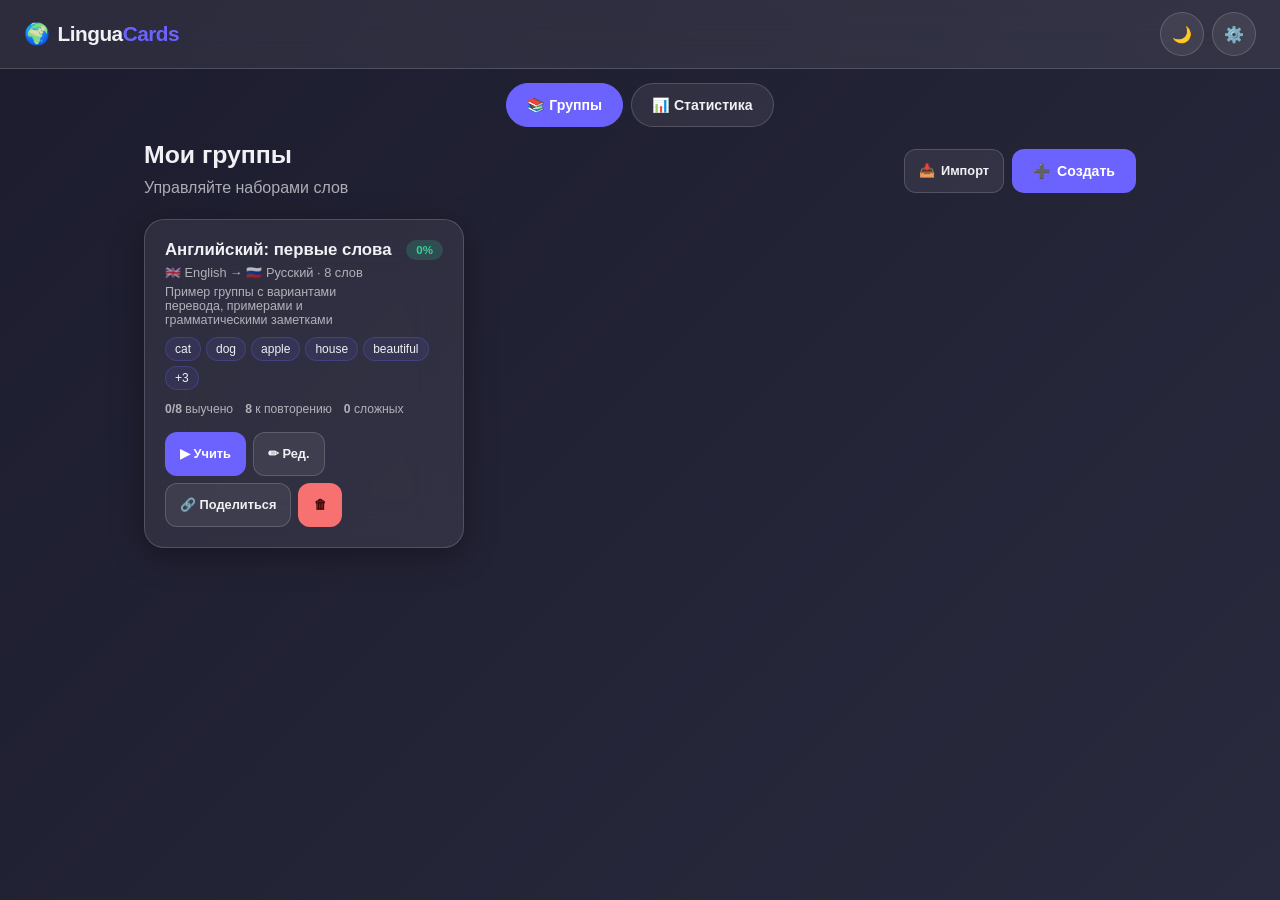
==== commit a44520cf: "Add dictation mode and spaced repetition" ====
--- a/index.html
+++ b/index.html
@@ -1,1493 +1,292 @@
-<!DOCTYPE html>
-<html lang="ru">
-<head>
-<meta charset="UTF-8">
-<meta name="viewport" content="width=device-width, initial-scale=1.0">
-<title>LinguaCards</title>
-<style>
-*,*::before,*::after{box-sizing:border-box;margin:0;padding:0}
-:root{
-  --accent:#6c63ff;--accent-hover:#574fd6;--success:#34d399;
-  --danger:#f87171;--warning:#fbbf24;--radius:20px;--radius-sm:12px;
-  --blur:blur(24px);--transition:0.3s cubic-bezier(.4,0,.2,1);
-}
-body{font-family:-apple-system,BlinkMacSystemFont,'SF Pro Display','Segoe UI',sans-serif;min-height:100vh;transition:background var(--transition),color var(--transition);overflow-x:hidden;}
-body.dark{background:linear-gradient(135deg,#1c1c2e 0%,#2a2a3e 100%);color:#f0f0f5;--glass-bg:rgba(255,255,255,0.06);--glass-border:rgba(255,255,255,0.12);--text-muted:rgba(240,240,245,0.5);--shadow:0 8px 32px rgba(0,0,0,0.4);--input-bg:rgba(255,255,255,0.07);}
-body.light{background:linear-gradient(135deg,#e8e8f4 0%,#f0eef8 100%);color:#1a1a2e;--glass-bg:rgba(255,255,255,0.45);--glass-border:rgba(255,255,255,0.7);--text-muted:rgba(26,26,46,0.5);--shadow:0 8px 32px rgba(100,100,160,0.12);--input-bg:rgba(255,255,255,0.6);}
-.glass{background:var(--glass-bg);backdrop-filter:var(--blur);-webkit-backdrop-filter:var(--blur);border:1px solid var(--glass-border);box-shadow:var(--shadow);border-radius:var(--radius);}
-.glass-sm{background:var(--glass-bg);backdrop-filter:var(--blur);-webkit-backdrop-filter:var(--blur);border:1px solid var(--glass-border);box-shadow:var(--shadow);border-radius:var(--radius-sm);}
-#app{position:relative;z-index:1;min-height:100vh;display:flex;flex-direction:column;}
-header{display:flex;align-items:center;justify-content:space-between;padding:14px 24px;position:sticky;top:0;z-index:100;background:var(--glass-bg);backdrop-filter:var(--blur);-webkit-backdrop-filter:var(--blur);border-bottom:1px solid var(--glass-border);}
-.logo{font-size:1.3rem;font-weight:800;letter-spacing:-0.5px;display:flex;align-items:center;gap:8px;}
-.logo-text{color:inherit;}
-.logo-text span{color:var(--accent);}
-.header-actions{display:flex;gap:8px;align-items:center;}
-.icon-btn{width:38px;height:38px;border-radius:50%;border:1px solid var(--glass-border);background:var(--glass-bg);backdrop-filter:var(--blur);-webkit-backdrop-filter:var(--blur);cursor:pointer;display:flex;align-items:center;justify-content:center;font-size:1rem;transition:all var(--transition);color:inherit;}
-.icon-btn:hover{transform:scale(1.1);background:var(--accent);color:#fff;border-color:var(--accent);}
-nav{display:flex;gap:8px;padding:14px 24px;justify-content:center;}
-.nav-btn{padding:8px 20px;border-radius:999px;border:1px solid var(--glass-border);background:var(--glass-bg);backdrop-filter:var(--blur);-webkit-backdrop-filter:var(--blur);cursor:pointer;font-size:0.88rem;font-weight:600;color:inherit;transition:all var(--transition);white-space:nowrap;}
-.nav-btn:hover{background:rgba(108,99,255,0.15);border-color:var(--accent);}
-.nav-btn.active{background:var(--accent);color:#fff;border-color:var(--accent);}
-main{flex:1;padding:0 24px 48px;max-width:980px;margin:0 auto;width:100%;}
-.page{display:none;animation:fadeIn 0.35s ease;}
-.page.active{display:block;}
-@keyframes fadeIn{from{opacity:0;transform:translateY(8px)}to{opacity:1;transform:translateY(0)}}
-h2{font-size:1.55rem;font-weight:800;margin-bottom:6px;}
-h3{font-size:1.05rem;font-weight:700;margin-bottom:10px;}
-p{color:var(--text-muted);line-height:1.6;}
-.btn{padding:10px 20px;border-radius:var(--radius-sm);border:none;cursor:pointer;font-size:0.88rem;font-weight:700;transition:all var(--transition);display:inline-flex;align-items:center;gap:6px;font-family:inherit;}
-.btn-primary{background:var(--accent);color:#fff;}
-.btn-primary:hover{background:var(--accent-hover);transform:translateY(-1px);box-shadow:0 4px 16px rgba(108,99,255,0.35);}
-.btn-success{background:var(--success);color:#fff;}
-.btn-success:hover{filter:brightness(1.1);transform:translateY(-1px);}
-.btn-danger{background:var(--danger);color:#fff;}
-.btn-danger:hover{filter:brightness(1.1);transform:translateY(-1px);}
-.btn-ghost{background:var(--glass-bg);backdrop-filter:var(--blur);-webkit-backdrop-filter:var(--blur);border:1px solid var(--glass-border);color:inherit;}
-.btn-ghost:hover{background:rgba(108,99,255,0.12);border-color:var(--accent);}
-.btn-sm{padding:6px 14px;font-size:0.8rem;}
-input,textarea,select{width:100%;padding:11px 15px;border-radius:var(--radius-sm);border:1px solid var(--glass-border);background:var(--input-bg);backdrop-filter:var(--blur);-webkit-backdrop-filter:var(--blur);color:inherit;font-size:0.92rem;font-family:inherit;transition:all var(--transition);outline:none;}
-input:focus,textarea:focus,select:focus{border-color:var(--accent);box-shadow:0 0 0 3px rgba(108,99,255,0.18);}
-input::placeholder,textarea::placeholder{color:var(--text-muted);}
-textarea{resize:vertical;}
-label{display:block;margin-bottom:5px;font-size:0.78rem;font-weight:700;color:var(--text-muted);letter-spacing:0.6px;text-transform:uppercase;}
-.form-group{margin-bottom:16px;}
-.section-header{display:flex;align-items:center;justify-content:space-between;margin-bottom:18px;gap:12px;}
-.badge{display:inline-block;padding:3px 10px;border-radius:999px;font-size:0.72rem;font-weight:700;}
-.badge-success{background:rgba(52,211,153,0.18);color:var(--success);}
-.word-chips{display:flex;flex-wrap:wrap;gap:5px;margin-top:8px;}
-.word-chip{padding:3px 9px;border-radius:999px;font-size:0.75rem;font-weight:500;background:rgba(108,99,255,0.1);border:1px solid rgba(108,99,255,0.2);}
-.groups-grid{display:grid;grid-template-columns:repeat(auto-fill,minmax(290px,1fr));gap:16px;}
-.group-card{padding:20px;transition:all var(--transition);}
-.group-card:hover{transform:translateY(-3px);}
-.group-card-header{display:flex;align-items:flex-start;justify-content:space-between;margin-bottom:8px;}
-.group-title{font-size:1rem;font-weight:800;}
-.group-meta{font-size:0.78rem;color:var(--text-muted);margin-top:3px;}
-.group-actions{display:flex;gap:6px;margin-top:14px;flex-wrap:wrap;}
-.empty-state{text-align:center;padding:50px 20px;}
-.empty-state .es-icon{font-size:3rem;margin-bottom:14px;}
-.empty-state h3{font-size:1.15rem;margin-bottom:6px;}
-.empty-state p{margin-bottom:18px;}
-.modal-overlay{position:fixed;inset:0;z-index:200;display:flex;align-items:center;justify-content:center;background:rgba(0,0,0,0.45);backdrop-filter:blur(10px);-webkit-backdrop-filter:blur(10px);opacity:0;pointer-events:none;transition:opacity var(--transition);padding:20px;}
-.modal-overlay.open{opacity:1;pointer-events:all;}
-.modal{padding:26px;max-width:620px;width:100%;max-height:90vh;overflow-y:auto;transform:scale(0.95);transition:transform var(--transition);}
-.modal-overlay.open .modal{transform:scale(1);}
-.modal-header{display:flex;align-items:center;justify-content:space-between;margin-bottom:20px;}
-.modal-header h3{font-size:1.15rem;margin:0;font-weight:800;}
-.modal-footer{display:flex;gap:10px;justify-content:flex-end;margin-top:20px;}
-.tab-switcher{display:flex;gap:6px;margin-bottom:18px;background:var(--glass-bg);border:1px solid var(--glass-border);border-radius:var(--radius-sm);padding:4px;}
-.tab-btn{flex:1;padding:8px;border-radius:9px;border:none;background:transparent;cursor:pointer;font-size:0.85rem;font-weight:700;color:var(--text-muted);transition:all var(--transition);font-family:inherit;}
-.tab-btn.active{background:var(--accent);color:#fff;}
-.tab-content{display:none;}
-.tab-content.active{display:block;}
-
-/* WORD ROW — только плейсхолдеры, никаких заголовков */
-.word-row{display:flex;gap:6px;margin-bottom:8px;align-items:center;}
-.word-row-inputs{display:grid;grid-template-columns:1fr 24px 1fr;gap:6px;flex:1;align-items:center;}
-.word-input-w,.word-input-t{min-width:0;}
-.lang-sep{display:flex;align-items:center;justify-content:center;color:var(--text-muted);font-size:0.85rem;}
-.translate-btn{width:34px;height:34px;border-radius:50%;border:1px solid var(--glass-border);background:var(--glass-bg);cursor:pointer;display:flex;align-items:center;justify-content:center;font-size:0.85rem;transition:all var(--transition);color:inherit;flex-shrink:0;}
-.translate-btn:hover{background:var(--accent);color:#fff;border-color:var(--accent);}
-.translate-btn:disabled{opacity:0.5;cursor:not-allowed;}
-.remove-word-btn{width:28px;height:28px;border-radius:50%;border:1px solid transparent;background:transparent;cursor:pointer;display:flex;align-items:center;justify-content:center;font-size:0.8rem;transition:all var(--transition);color:var(--text-muted);flex-shrink:0;}
-.remove-word-btn:hover{background:var(--danger);color:#fff;border-color:var(--danger);}
-.words-editor{max-height:280px;overflow-y:auto;padding-right:2px;margin-bottom:8px;}
-.add-word-row{margin-top:4px;}
-
-/* BULK */
-.bulk-textarea{min-height:160px;font-family:monospace;font-size:0.85rem;line-height:1.6;}
-.bulk-actions{display:flex;gap:8px;margin-top:10px;flex-wrap:wrap;align-items:center;}
-.bulk-hint{font-size:0.76rem;color:var(--text-muted);margin-top:8px;line-height:1.5;}
-.bulk-hint code{background:rgba(108,99,255,0.12);padding:1px 5px;border-radius:4px;font-size:0.78rem;}
-.bulk-preview{margin-top:12px;}
-.bulk-preview-title{font-size:0.78rem;font-weight:700;color:var(--text-muted);text-transform:uppercase;letter-spacing:0.5px;margin-bottom:6px;}
-.bulk-preview-list{max-height:150px;overflow-y:auto;}
-.bulk-preview-item{display:flex;gap:8px;padding:5px 8px;border-radius:8px;font-size:0.82rem;margin-bottom:3px;align-items:center;}
-.bulk-preview-item.has-translate{background:rgba(52,211,153,0.08);border:1px solid rgba(52,211,153,0.15);}
-.bulk-preview-item.no-translate{background:rgba(251,191,36,0.08);border:1px solid rgba(251,191,36,0.15);}
-.bulk-preview-item.translating{background:rgba(108,99,255,0.08);border:1px solid rgba(108,99,255,0.15);}
-.bpi-word{font-weight:700;flex:1;}
-.bpi-arrow{color:var(--text-muted);flex-shrink:0;}
-.bpi-translate{flex:1;color:var(--text-muted);}
-.bpi-translate.done{color:var(--success);font-weight:600;}
-.bpi-translate.pending{color:var(--warning);}
-.bpi-translate.loading{color:var(--accent);}
-.translate-all-progress{height:4px;background:var(--glass-bg);border-radius:999px;overflow:hidden;border:1px solid var(--glass-border);margin-top:8px;display:none;}
-.translate-all-bar{height:100%;background:linear-gradient(90deg,var(--accent),var(--success));border-radius:999px;transition:width 0.3s ease;width:0%;}
-
-/* STUDY MODAL */
-.study-modal{max-width:500px;}
-.mode-list{display:flex;flex-direction:column;gap:10px;margin:10px 0 18px;}
-.mode-card{padding:14px 16px;cursor:pointer;border-radius:var(--radius-sm);border:2px solid var(--glass-border);transition:all var(--transition);background:var(--glass-bg);backdrop-filter:var(--blur);-webkit-backdrop-filter:var(--blur);display:flex;align-items:center;gap:12px;}
-.mode-card:hover{border-color:var(--accent);background:rgba(108,99,255,0.08);}
-.mode-card.selected{border-color:var(--accent);background:rgba(108,99,255,0.15);}
-.mode-icon{font-size:1.4rem;flex-shrink:0;}
-.mode-title{font-size:0.88rem;font-weight:700;}
-.mode-desc{font-size:0.75rem;color:var(--text-muted);margin-top:2px;}
-.order-tabs{display:flex;gap:8px;}
-.order-tab{flex:1;}
-.order-tab input[type=radio]{display:none;}
-.order-tab label{display:block;text-align:center;padding:9px;border-radius:var(--radius-sm);border:1px solid var(--glass-border);cursor:pointer;font-size:0.82rem;font-weight:700;background:var(--glass-bg);backdrop-filter:var(--blur);-webkit-backdrop-filter:var(--blur);transition:all var(--transition);color:inherit;text-transform:none;letter-spacing:0;}
-.order-tab input:checked+label{background:var(--accent);color:#fff;border-color:var(--accent);}
-
-/* STUDY FULLSCREEN */
-.study-fullscreen{position:fixed;inset:0;z-index:150;display:none;flex-direction:column;overflow-y:auto;}
-body.dark .study-fullscreen{background:linear-gradient(135deg,#1c1c2e 0%,#2a2a3e 100%);}
-body.light .study-fullscreen{background:linear-gradient(135deg,#e8e8f4 0%,#f0eef8 100%);}
-.study-fullscreen.open{display:flex;}
-.study-fs-header{display:flex;align-items:center;gap:12px;padding:16px 24px;border-bottom:1px solid var(--glass-border);background:var(--glass-bg);backdrop-filter:var(--blur);-webkit-backdrop-filter:var(--blur);flex-shrink:0;}
-.study-fs-body{flex:1;padding:24px;max-width:700px;margin:0 auto;width:100%;}
-.progress-bar-wrap{flex:1;height:7px;background:var(--glass-bg);border-radius:999px;overflow:hidden;border:1px solid var(--glass-border);}
-.progress-bar-fill{height:100%;background:linear-gradient(90deg,var(--accent),var(--success));border-radius:999px;transition:width 0.4s ease;}
-.progress-text{font-size:0.82rem;font-weight:700;color:var(--text-muted);white-space:nowrap;}
-.flashcard-scene{perspective:1200px;width:100%;max-width:560px;margin:0 auto 20px;min-height:220px;}
-.flashcard{width:100%;min-height:220px;position:relative;transform-style:preserve-3d;transition:transform 0.65s cubic-bezier(.4,0,.2,1);}
-.flashcard.clickable{cursor:pointer;}
-.flashcard.flipped{transform:rotateY(180deg);}
-.card-face{position:absolute;width:100%;min-height:220px;backface-visibility:hidden;-webkit-backface-visibility:hidden;display:flex;flex-direction:column;align-items:center;justify-content:center;padding:28px 24px;border-radius:var(--radius);text-align:center;border:1px solid var(--glass-border);background:var(--glass-bg);backdrop-filter:var(--blur);-webkit-backdrop-filter:var(--blur);box-shadow:var(--shadow);}
-.card-back{transform:rotateY(180deg);}
-.card-label{font-size:0.72rem;text-transform:uppercase;letter-spacing:1.2px;color:var(--text-muted);margin-bottom:10px;font-weight:700;}
-.card-word{font-size:2rem;font-weight:900;letter-spacing:-0.5px;line-height:1.2;}
-.card-tap-hint{font-size:0.75rem;color:var(--text-muted);margin-top:14px;}
-.answer-area{max-width:560px;margin:0 auto;}
-.answer-row{display:flex;gap:8px;margin-bottom:10px;}
-.answer-row input{flex:1;}
-#answerFeedback{text-align:center;padding:10px;border-radius:var(--radius-sm);font-weight:700;font-size:0.9rem;display:none;}
-#answerFeedback.correct{background:rgba(52,211,153,0.12);color:var(--success);display:block;}
-#answerFeedback.wrong{background:rgba(248,113,113,0.12);color:var(--danger);display:block;}
-.hint-strip{display:flex;gap:5px;flex-wrap:wrap;justify-content:center;margin-bottom:12px;min-height:20px;}
-.hint-letter{width:32px;height:32px;border-radius:7px;display:flex;align-items:center;justify-content:center;font-size:0.9rem;font-weight:800;border:2px solid var(--glass-border);background:var(--glass-bg);}
-.hint-letter.revealed{border-color:var(--accent);color:var(--accent);}
-.hint-letter.space-letter{border-color:transparent;background:transparent;width:14px;}
-.answer-hint-row{display:flex;gap:8px;margin-top:8px;}
-.fc-controls{display:flex;gap:10px;justify-content:center;margin-top:14px;}
-.test-question{padding:22px 24px;margin-bottom:14px;border-radius:var(--radius);background:var(--glass-bg);backdrop-filter:var(--blur);-webkit-backdrop-filter:var(--blur);border:1px solid var(--glass-border);}
-.test-q-word{font-size:1.4rem;font-weight:800;margin-bottom:16px;text-align:center;}
-.test-options{display:grid;grid-template-columns:1fr 1fr;gap:10px;}
-.test-option{padding:13px 16px;border-radius:var(--radius-sm);border:1.5px solid var(--glass-border);background:var(--glass-bg);backdrop-filter:var(--blur);-webkit-backdrop-filter:var(--blur);cursor:pointer;font-size:0.9rem;font-weight:600;transition:all var(--transition);text-align:center;color:inherit;font-family:inherit;}
-.test-option:hover:not([disabled]){border-color:var(--accent);background:rgba(108,99,255,0.12);}
-.test-option.correct-ans{border-color:var(--success)!important;background:rgba(52,211,153,0.15)!important;color:var(--success);}
-.test-option.wrong-ans{border-color:var(--danger)!important;background:rgba(248,113,113,0.15)!important;color:var(--danger);}
-.results-wrap{display:flex;align-items:center;justify-content:center;padding:20px;}
-.results-card{padding:36px;text-align:center;max-width:460px;width:100%;}
-.results-score{font-size:3.5rem;font-weight:900;color:var(--accent);margin:14px 0 4px;}
-.results-pct{font-size:1.2rem;color:var(--text-muted);margin-bottom:16px;}
-.results-row{display:flex;gap:20px;justify-content:center;margin:14px 0;}
-.result-item{text-align:center;}
-.result-item .rn{font-size:1.5rem;font-weight:900;display:block;}
-.result-item .rl{font-size:0.75rem;color:var(--text-muted);}
-.results-actions{display:flex;gap:10px;justify-content:center;margin-top:20px;flex-wrap:wrap;}
-.wrong-list{text-align:left;margin-top:12px;font-size:0.82rem;}
-.wrong-item{padding:5px 0;border-bottom:1px solid var(--glass-border);color:var(--text-muted);}
-.stats-top{display:grid;grid-template-columns:repeat(3,1fr);gap:14px;margin-bottom:22px;}
-.stat-card{padding:20px;text-align:center;}
-.stat-num{font-size:2rem;font-weight:900;color:var(--accent);display:block;}
-.stat-label{font-size:0.78rem;color:var(--text-muted);font-weight:600;margin-top:4px;}
-.stat-bar-wrap{margin-bottom:14px;}
-.stat-bar-label{display:flex;justify-content:space-between;font-size:0.8rem;margin-bottom:5px;font-weight:600;}
-.stat-bar-track{height:10px;background:var(--glass-bg);border-radius:999px;overflow:hidden;border:1px solid var(--glass-border);}
-.stat-bar-fill{height:100%;border-radius:999px;transition:width 0.6s ease;}
-.settings-modal{max-width:540px;}
-.settings-block{margin-bottom:20px;}
-.settings-block h3{padding-bottom:10px;border-bottom:1px solid var(--glass-border);margin-bottom:4px;font-size:0.95rem;}
-.settings-row{display:flex;align-items:center;justify-content:space-between;padding:12px 0;border-bottom:1px solid var(--glass-border);gap:14px;}
-.settings-row:last-child{border-bottom:none;}
-.sr-info{flex:1;}
-.sr-title{font-weight:700;font-size:0.9rem;}
-.sr-desc{font-size:0.76rem;color:var(--text-muted);margin-top:2px;}
-.toggle{position:relative;width:48px;height:26px;cursor:pointer;flex-shrink:0;}
-.toggle input{opacity:0;width:0;height:0;position:absolute;}
-.toggle-track{position:absolute;inset:0;border-radius:999px;background:rgba(108,99,255,0.15);border:1px solid var(--glass-border);transition:all var(--transition);}
-.toggle input:checked+.toggle-track{background:var(--accent);border-color:var(--accent);}
-.toggle-thumb{position:absolute;top:3px;left:3px;width:20px;height:20px;border-radius:50%;background:#fff;box-shadow:0 2px 5px rgba(0,0,0,0.2);transition:transform var(--transition);pointer-events:none;}
-.toggle input:checked~.toggle-thumb{transform:translateX(22px);}
-.lang-site-grid{display:flex;gap:8px;flex-wrap:wrap;margin-top:8px;}
-.lang-site-opt{padding:7px 16px;border-radius:999px;border:1.5px solid var(--glass-border);background:var(--glass-bg);cursor:pointer;font-size:0.84rem;font-weight:700;transition:all var(--transition);color:inherit;}
-.lang-site-opt:hover{border-color:var(--accent);}
-.lang-site-opt.active{background:var(--accent);color:#fff;border-color:var(--accent);}
-.two-col{display:grid;grid-template-columns:1fr 1fr;gap:12px;}
-.share-code-box{font-family:monospace;font-size:0.78rem;padding:12px;word-break:break-all;border-radius:var(--radius-sm);background:rgba(0,0,0,0.08);border:1px solid var(--glass-border);max-height:120px;overflow-y:auto;}
-body.dark .share-code-box{background:rgba(255,255,255,0.04);}
-#toastWrap{position:fixed;bottom:22px;right:22px;z-index:999;display:flex;flex-direction:column;gap:7px;}
-.toast{padding:11px 16px;border-radius:var(--radius-sm);font-size:0.87rem;font-weight:600;background:var(--glass-bg);backdrop-filter:var(--blur);-webkit-backdrop-filter:var(--blur);border:1px solid var(--glass-border);box-shadow:var(--shadow);animation:toastIn 0.3s ease;display:flex;align-items:center;gap:8px;max-width:300px;}
-.toast.success{border-color:var(--success);}
-.toast.error{border-color:var(--danger);}
-.toast.info{border-color:var(--accent);}
-@keyframes toastIn{from{opacity:0;transform:translateY(8px)}to{opacity:1;transform:translateY(0)}}
-@keyframes toastOut{to{opacity:0;transform:translateY(8px)}}
-::-webkit-scrollbar{width:5px;}
-::-webkit-scrollbar-track{background:transparent;}
-::-webkit-scrollbar-thumb{background:rgba(108,99,255,0.25);border-radius:999px;}
-@media(max-width:600px){
-  header{padding:11px 14px;}main{padding:0 14px 48px;}nav{padding:10px 14px;gap:6px;}
-  .nav-btn{padding:7px 14px;font-size:0.82rem;}.stats-top{gap:8px;}.stat-card{padding:14px 8px;}
-  .stat-num{font-size:1.5rem;}.groups-grid{grid-template-columns:1fr;}h2{font-size:1.25rem;}
-  .card-word{font-size:1.5rem;}.test-options{grid-template-columns:1fr;}
-  .two-col{grid-template-columns:1fr;}.study-fs-body{padding:16px;}
-  .word-row-inputs{grid-template-columns:1fr 20px 1fr;}
-}
-</style>
-</head>
-<body class="dark">
-<div id="app">
-<header>
-  <div class="logo">🌍 <div class="logo-text">Lingua<span>Cards</span></div></div>
-  <div class="header-actions">
-    <button class="icon-btn" id="themeBtn" onclick="toggleTheme()">🌙</button>
-    <button class="icon-btn" onclick="openSettings()">⚙️</button>
-  </div>
-</header>
-<nav>
-  <button class="nav-btn active" data-page="groups" onclick="showPage('groups')">📚 Группы</button>
-  <button class="nav-btn" data-page="stats" onclick="showPage('stats')">📊 Статистика</button>
-</nav>
-<main>
-<div id="page-groups" class="page active">
-  <div class="section-header">
-    <div><h2 id="t-groups-title">Мои группы</h2><p id="t-groups-sub">Управляйте наборами слов</p></div>
-    <div style="display:flex;gap:8px">
-      <button class="btn btn-ghost btn-sm" onclick="showImportModal()">📥 <span id="t-btn-import">Импорт</span></button>
-      <button class="btn btn-primary" onclick="openCreateModal()">➕ <span id="t-btn-create">Создать</span></button>
-    </div>
-  </div>
-  <div id="groupsGrid" class="groups-grid"></div>
-</div>
-<div id="page-stats" class="page">
-  <h2 id="t-stats-title">📊 Статистика</h2>
-  <p id="t-stats-sub" style="margin-bottom:20px">Ваш прогресс в изучении слов</p>
-  <div class="stats-top">
-    <div class="glass-sm stat-card"><span class="stat-num" id="stSessions">0</span><div class="stat-label" id="t-st-sessions">Сессий</div></div>
-    <div class="glass-sm stat-card"><span class="stat-num" id="stCorrect">0</span><div class="stat-label" id="t-st-correct">Правильных</div></div>
-    <div class="glass-sm stat-card"><span class="stat-num" id="stAcc">0%</span><div class="stat-label" id="t-st-acc">Точность</div></div>
-  </div>
-  <div class="glass" style="padding:22px;margin-bottom:14px"><h3 id="t-st-by-group">По группам</h3><div id="groupStatsWrap"></div></div>
-  <div class="glass" style="padding:22px"><h3 id="t-st-recent">Последние сессии</h3><div id="recentSessionsWrap"></div></div>
-</div>
-</main>
-</div>
-
-<!-- STUDY FULLSCREEN -->
-<div class="study-fullscreen" id="studyFullscreen">
-  <div class="study-fs-header">
-    <button class="btn btn-ghost btn-sm" onclick="exitStudy()">← <span id="t-btn-back">Назад</span></button>
-    <div class="progress-bar-wrap"><div class="progress-bar-fill" id="progressFill"></div></div>
-    <span class="progress-text" id="progressText">0/0</span>
-    <span id="studyGroupName" style="font-size:0.8rem;color:var(--text-muted);margin-left:8px;max-width:140px;overflow:hidden;text-overflow:ellipsis;white-space:nowrap"></span>
-  </div>
-  <div class="study-fs-body">
-    <div id="writeMode">
-      <div class="flashcard-scene">
-        <div class="flashcard" id="flashcard">
-          <div class="card-face card-front"><div class="card-label" id="cardFrontLabel">Слово</div><div class="card-word" id="cardFrontWord"></div></div>
-          <div class="card-face card-back"><div class="card-label" id="cardBackLabel">Перевод</div><div class="card-word" id="cardBackWord"></div></div>
-        </div>
-      </div>
-      <div class="hint-strip" id="hintStrip"></div>
-      <div class="answer-area">
-        <div class="answer-row">
-          <input type="text" id="answerInput" placeholder="Введите ответ..." autocomplete="off" autocorrect="off" spellcheck="false" onkeydown="handleAnswerKey(event)">
-          <button class="btn btn-primary" onclick="checkAnswer()">✓</button>
-        </div>
-        <div id="answerFeedback"></div>
-        <div class="answer-hint-row">
-          <button class="btn btn-ghost btn-sm" onclick="showHint()">💡 <span id="t-btn-hint">Подсказка</span></button>
-          <button class="btn btn-ghost btn-sm" onclick="skipCard()">⏭ <span id="t-btn-skip">Пропустить</span></button>
-        </div>
-      </div>
-    </div>
-    <div id="fcMode" style="display:none">
-      <div class="flashcard-scene">
-        <div class="flashcard clickable" id="flashcardFC" onclick="flipFC()">
-          <div class="card-face card-front"><div class="card-label" id="fcFrontLabel">Слово</div><div class="card-word" id="fcFrontWord"></div><div class="card-tap-hint" id="t-fc-tap">Нажмите, чтобы перевернуть</div></div>
-          <div class="card-face card-back"><div class="card-label" id="fcBackLabel">Перевод</div><div class="card-word" id="fcBackWord"></div></div>
-        </div>
-      </div>
-      <div class="fc-controls">
-        <button class="btn btn-danger" onclick="rateFC(false)">✗ <span id="t-btn-dunno">Не знаю</span></button>
-        <button class="btn btn-ghost btn-sm" onclick="skipCard()">⏭</button>
-        <button class="btn btn-success" onclick="rateFC(true)">✓ <span id="t-btn-know">Знаю!</span></button>
-      </div>
-    </div>
-    <div id="testMode" style="display:none"><div id="testQuestion"></div></div>
-    <div id="studyResults" style="display:none" class="results-wrap">
-      <div class="glass results-card">
-        <div style="font-size:2.8rem" id="resultsEmoji">🎉</div>
-        <h2 style="margin-top:10px" id="resultsTitle">Готово!</h2>
-        <div class="results-score" id="resultsScore">0/0</div>
-        <div class="results-pct" id="resultsPct"></div>
-        <div class="results-row">
-          <div class="result-item"><span class="rn" style="color:var(--success)" id="resCorrect">0</span><div class="rl" id="t-res-correct">Правильно</div></div>
-          <div class="result-item"><span class="rn" style="color:var(--danger)" id="resWrong">0</span><div class="rl" id="t-res-wrong">Ошибки</div></div>
-          <div class="result-item"><span class="rn" style="color:var(--warning)" id="resSkip">0</span><div class="rl" id="t-res-skip">Пропущено</div></div>
-        </div>
-        <div id="wrongListWrap" class="wrong-list"></div>
-        <div class="results-actions">
-          <button class="btn btn-ghost" onclick="exitStudy()">← <span id="t-res-back">Назад</span></button>
-          <button class="btn btn-primary" onclick="restartStudy()">🔄 <span id="t-res-restart">Ещё раз</span></button>
-        </div>
-      </div>
-    </div>
-  </div>
-</div>
-
-<!-- MODALS -->
-<div class="modal-overlay" id="studyModal">
-  <div class="glass modal study-modal">
-    <div class="modal-header"><h3 id="studyModalGroupName">Учить</h3><button class="icon-btn" onclick="closeModal('studyModal')">✕</button></div>
-    <div class="form-group">
-      <label id="t-study-mode">Режим изучения</label>
-      <div class="mode-list">
-        <div class="mode-card selected" data-mode="word-to-translate" onclick="selectMode(this)"><span class="mode-icon">🔤</span><div><div class="mode-title" id="t-mode-wt">Слово → Перевод</div><div class="mode-desc" id="t-mode-wt-d">Видите слово — пишете перевод</div></div></div>
-        <div class="mode-card" data-mode="translate-to-word" onclick="selectMode(this)"><span class="mode-icon">🔄</span><div><div class="mode-title" id="t-mode-tw">Перевод → Слово</div><div class="mode-desc" id="t-mode-tw-d">Видите перевод — пишете слово</div></div></div>
-        <div class="mode-card" data-mode="flashcard" onclick="selectMode(this)"><span class="mode-icon">🃏</span><div><div class="mode-title" id="t-mode-fc">Флеш-карточки</div><div class="mode-desc" id="t-mode-fc-d">Листайте и оценивайте себя</div></div></div>
-        <div class="mode-card" data-mode="test" onclick="selectMode(this)"><span class="mode-icon">📝</span><div><div class="mode-title" id="t-mode-test">Тест</div><div class="mode-desc" id="t-mode-test-d">Выбор правильного варианта из 4</div></div></div>
-      </div>
-    </div>
-    <div class="form-group">
-      <label id="t-study-order">Порядок карточек</label>
-      <div class="order-tabs">
-        <div class="order-tab"><input type="radio" name="cardOrder" id="orderSeq" value="sequential" checked><label for="orderSeq" id="t-order-seq">📋 По порядку</label></div>
-        <div class="order-tab"><input type="radio" name="cardOrder" id="orderRnd" value="random"><label for="orderRnd" id="t-order-rnd">🔀 Случайно</label></div>
-      </div>
-    </div>
-    <div class="modal-footer">
-      <button class="btn btn-ghost" onclick="closeModal('studyModal')" id="t-btn-cancel">Отмена</button>
-      <button class="btn btn-primary" onclick="startStudy()" id="t-btn-start">▶ Начать</button>
-    </div>
-  </div>
-</div>
-
-<div class="modal-overlay" id="groupModal">
-  <div class="glass modal">
-    <div class="modal-header"><h3 id="groupModalTitle">Создать группу</h3><button class="icon-btn" onclick="closeModal('groupModal')">✕</button></div>
-    <div class="form-group"><label id="t-grp-name">Название группы</label><input type="text" id="gName" placeholder="Например: Базовые слова"></div>
-    <div class="two-col form-group">
-      <div><label id="t-grp-native">Родной язык</label><select id="gNativeLang" onchange="updateWordRowPlaceholders()"></select></div>
-      <div><label id="t-grp-target">Изучаемый язык</label><select id="gTargetLang" onchange="updateWordRowPlaceholders()"></select></div>
-    </div>
-    <div class="form-group"><label id="t-grp-desc">Описание (необязательно)</label><input type="text" id="gDesc" placeholder="Краткое описание"></div>
-    <div class="form-group">
-      <label id="t-grp-words">Слова и переводы</label>
-      <div class="tab-switcher">
-        <button class="tab-btn active" id="tab-one" onclick="switchWordTab('one-by-one',this)">➕ По одному</button>
-        <button class="tab-btn" id="tab-bulk" onclick="switchWordTab('bulk',this)">📋 Списком</button>
-      </div>
-      <div class="tab-content active" id="tab-content-one-by-one">
-        <div class="words-editor" id="wordsEditor"></div>
-        <div class="add-word-row"><button class="btn btn-ghost btn-sm" onclick="addWordRow()" style="width:100%">➕ <span id="t-add-word">Добавить слово</span></button></div>
-      </div>
-      <div class="tab-content" id="tab-content-bulk">
-        <textarea class="bulk-textarea" id="bulkInput" oninput="onBulkInput()"></textarea>
-        <div class="bulk-hint" id="bulkHint">Форматы: <code>apple - яблоко</code> или <code>apple : яблоко</code> или просто <code>apple</code> (переведётся автоматически)</div>
-        <div class="bulk-actions">
-          <button class="btn btn-primary btn-sm" onclick="translateAllBulk()" id="bulkTranslateBtn">🔄 <span id="t-translate-all">Перевести всё</span></button>
-          <span id="bulkStatus" style="font-size:0.8rem;color:var(--text-muted)"></span>
-        </div>
-        <div class="translate-all-progress" id="translateProgress"><div class="translate-all-bar" id="translateBar"></div></div>
-        <div class="bulk-preview" id="bulkPreview"></div>
-      </div>
-    </div>
-    <input type="hidden" id="editGroupId">
-    <div class="modal-footer">
-      <button class="btn btn-ghost" onclick="closeModal('groupModal')" id="t-btn-cancel2">Отмена</button>
-      <button class="btn btn-primary" onclick="saveGroup()" id="t-btn-save">💾 Сохранить</button>
-    </div>
-  </div>
-</div>
-
-<div class="modal-overlay" id="shareModal">
-  <div class="glass modal" style="max-width:460px">
-    <div class="modal-header"><h3 id="t-share-title">Поделиться группой</h3><button class="icon-btn" onclick="closeModal('shareModal')">✕</button></div>
-    <p style="margin-bottom:14px" id="t-share-desc">Скопируйте код и отправьте другому пользователю</p>
-    <div class="share-code-box" id="shareCode"></div>
-    <div class="modal-footer">
-      <button class="btn btn-ghost" onclick="closeModal('shareModal')" id="t-btn-close">Закрыть</button>
-      <button class="btn btn-primary" onclick="copyShareCode()" id="t-btn-copy">📋 Копировать</button>
-    </div>
-  </div>
-</div>
-
-<div class="modal-overlay" id="importModal">
-  <div class="glass modal" style="max-width:460px">
-    <div class="modal-header"><h3 id="t-import-title">Импорт группы</h3><button class="icon-btn" onclick="closeModal('importModal')">✕</button></div>
-    <p style="margin-bottom:14px" id="t-import-desc">Вставьте код группы, полученный от другого пользователя</p>
-    <div class="form-group"><label id="t-import-code-label">Код группы</label><textarea id="importCode" style="min-height:80px" placeholder="Вставьте код здесь..."></textarea></div>
-    <div class="modal-footer">
-      <button class="btn btn-ghost" onclick="closeModal('importModal')" id="t-btn-cancel3">Отмена</button>
-      <button class="btn btn-primary" onclick="importGroup()" id="t-btn-import">Импортировать</button>
-    </div>
-  </div>
-</div>
-
-<div class="modal-overlay" id="settingsModal">
-  <div class="glass modal settings-modal">
-    <div class="modal-header"><h3 id="t-settings-title">⚙️ Настройки</h3><button class="icon-btn" onclick="closeModal('settingsModal')">✕</button></div>
-    <div class="settings-block">
-      <h3 id="t-set-appearance">Внешний вид</h3>
-      <div class="settings-row">
-        <div class="sr-info"><div class="sr-title" id="t-set-dark">Тёмная тема</div><div class="sr-desc" id="t-set-dark-d">Переключение между тёмной и светлой темой</div></div>
-        <label class="toggle"><input type="checkbox" id="darkToggle" onchange="onDarkToggle()" checked><div class="toggle-track"></div><div class="toggle-thumb"></div></label>
-      </div>
-    </div>
-    <div class="settings-block"><h3 id="t-set-lang-site">Язык интерфейса</h3><div class="lang-site-grid" id="siteLangGrid"></div></div>
-    <div class="settings-block">
-      <h3 id="t-set-default-langs">Языки по умолчанию</h3>
-      <p style="margin-bottom:10px;font-size:0.8rem" id="t-set-default-langs-d">Используются при создании новых групп</p>
-      <div class="two-col">
-        <div class="form-group" style="margin:0"><label id="t-set-native">Родной язык</label><select id="nativeLangSel" onchange="saveSettings()"></select></div>
-        <div class="form-group" style="margin:0"><label id="t-set-target">Изучаемый язык</label><select id="targetLangSel" onchange="saveSettings()"></select></div>
-      </div>
-    </div>
-    <div class="settings-block">
-      <h3 id="t-set-study">Обучение</h3>
-      <div class="settings-row"><div class="sr-info"><div class="sr-title" id="t-set-case">Учитывать регистр</div><div class="sr-desc" id="t-set-case-d">Различать заглавные и строчные буквы</div></div><label class="toggle"><input type="checkbox" id="caseToggle" onchange="saveSettings()"><div class="toggle-track"></div><div class="toggle-thumb"></div></label></div>
-      <div class="settings-row"><div class="sr-info"><div class="sr-title" id="t-set-fuzzy">Принимать опечатки</div><div class="sr-desc" id="t-set-fuzzy-d">Засчитывать ответы с 1 опечаткой</div></div><label class="toggle"><input type="checkbox" id="fuzzyToggle" onchange="saveSettings()" checked><div class="toggle-track"></div><div class="toggle-thumb"></div></label></div>
-      <div class="settings-row"><div class="sr-info"><div class="sr-title" id="t-set-autohint">Показывать подсказку сразу</div><div class="sr-desc" id="t-set-autohint-d">Автоматически показывать буквы слова</div></div><label class="toggle"><input type="checkbox" id="autoHintToggle" onchange="saveSettings()"><div class="toggle-track"></div><div class="toggle-thumb"></div></label></div>
-    </div>
-    <div class="settings-block">
-      <h3 id="t-set-data">Данные</h3>
-      <div class="settings-row"><div class="sr-info"><div class="sr-title" id="t-set-backup">Резервная копия</div><div class="sr-desc" id="t-set-backup-d">Скачать все данные в JSON</div></div><button class="btn btn-ghost btn-sm" onclick="backupData()" id="t-btn-dl">💾 Скачать</button></div>
-      <div class="settings-row"><div class="sr-info"><div class="sr-title" id="t-set-restore">Восстановить данные</div><div class="sr-desc" id="t-set-restore-d">Загрузить резервную копию из файла</div></div><label class="btn btn-ghost btn-sm" style="cursor:pointer" id="t-btn-upload">📤 Загрузить<input type="file" accept=".json" style="display:none" onchange="restoreData(event)"></label></div>
-      <div class="settings-row"><div class="sr-info"><div class="sr-title" style="color:var(--danger)" id="t-set-del">Удалить все данные</div><div class="sr-desc" id="t-set-del-d">Безвозвратно удалит всё</div></div><button class="btn btn-danger btn-sm" onclick="confirmDeleteAll()" id="t-btn-del-all">🗑 Удалить</button></div>
-    </div>
-    <div style="text-align:center;padding-top:8px"><p style="font-size:0.76rem" id="t-footer">LinguaCards v2.0 · Данные хранятся в вашем браузере</p></div>
-  </div>
-</div>
-
-<div class="modal-overlay" id="confirmModal">
-  <div class="glass modal" style="max-width:360px">
-    <div class="modal-header"><h3 id="confirmTitle">Подтверждение</h3><button class="icon-btn" onclick="closeModal('confirmModal')">✕</button></div>
-    <p id="confirmText" style="margin-bottom:20px"></p>
-    <div class="modal-footer">
-      <button class="btn btn-ghost" onclick="closeModal('confirmModal')" id="t-btn-cancel4">Отмена</button>
-      <button class="btn btn-danger" id="confirmOkBtn">Удалить</button>
-    </div>
-  </div>
-</div>
-
-<div id="toastWrap"></div>
-
-<script>
-// ============================================================
-// TRANSLATE PROXY
-// ============================================================
-const TRANSLATE_PROXY='https://functions.yandexcloud.net/d4e84mujc8k6p8cfvslp';
-async function translateWord(text,sourceLang,targetLang){
-  const res=await fetch(TRANSLATE_PROXY,{method:'POST',headers:{'Content-Type':'application/json'},body:JSON.stringify({text,sourceLang,targetLang})});
-  if(!res.ok)throw new Error('HTTP '+res.status);
-  const data=await res.json();
-  if(data.error)throw new Error(data.error);
-  return data.translation;
-}
-
-// ============================================================
-// i18n
-// ============================================================
-const SITE_LANGS=['ru','en','de','fr','es'];
-const SITE_LANG_NAMES={ru:'Русский',en:'English',de:'Deutsch',fr:'Français',es:'Español'};
-const TR={
-ru:{
-  'groups-title':'Мои группы','groups-sub':'Управляйте наборами слов',
-  'btn-import':'Импорт','btn-create':'Создать',
-  'stats-title':'📊 Статистика','stats-sub':'Ваш прогресс в изучении слов',
-  'st-sessions':'Сессий','st-correct':'Правильных','st-acc':'Точность',
-  'st-by-group':'По группам','st-recent':'Последние сессии',
-  'study-mode':'Режим изучения','study-order':'Порядок карточек',
-  'mode-wt':'Слово → Перевод','mode-wt-d':'Видите слово — пишете перевод',
-  'mode-tw':'Перевод → Слово','mode-tw-d':'Видите перевод — пишете слово',
-  'mode-fc':'Флеш-карточки','mode-fc-d':'Листайте и оценивайте себя',
-  'mode-test':'Тест','mode-test-d':'Выбор правильного варианта из 4',
-  'order-seq':'📋 По порядку','order-rnd':'🔀 Случайно',
-  'btn-back':'Назад','btn-hint':'Подсказка','btn-skip':'Пропустить',
-  'btn-dunno':'Не знаю','btn-know':'Знаю!','btn-cancel':'Отмена','btn-start':'▶ Начать',
-  'btn-cancel2':'Отмена','btn-save':'💾 Сохранить','btn-close':'Закрыть',
-  'btn-copy':'📋 Копировать','btn-cancel3':'Отмена','btn-cancel4':'Отмена',
-  'btn-dl':'💾 Скачать','btn-upload':'📤 Загрузить','btn-del-all':'🗑 Удалить',
-  'fc-tap':'Нажмите, чтобы перевернуть',
-  'res-correct':'Правильно','res-wrong':'Ошибки','res-skip':'Пропущено',
-  'res-back':'Назад','res-restart':'Ещё раз',
-  'grp-name':'Название группы','grp-native':'Родной язык','grp-target':'Изучаемый язык',
-  'grp-desc':'Описание (необязательно)','grp-words':'Слова и переводы',
-  'add-word':'Добавить слово','translate-all':'Перевести всё',
-  'share-title':'Поделиться группой','share-desc':'Скопируйте код и отправьте другому пользователю',
-  'import-title':'Импорт группы','import-desc':'Вставьте код группы от другого пользователя',
-  'import-code-label':'Код группы','settings-title':'⚙️ Настройки',
-  'set-appearance':'Внешний вид','set-dark':'Тёмная тема','set-dark-d':'Переключение темы',
-  'set-lang-site':'Язык интерфейса','set-default-langs':'Языки по умолчанию',
-  'set-default-langs-d':'Используются при создании новых групп',
-  'set-native':'Родной язык','set-target':'Изучаемый язык','set-study':'Обучение',
-  'set-case':'Учитывать регистр','set-case-d':'Различать заглавные и строчные буквы',
-  'set-fuzzy':'Принимать опечатки','set-fuzzy-d':'Засчитывать ответы с 1 опечаткой',
-  'set-autohint':'Показывать подсказку сразу','set-autohint-d':'Показывать буквы слова',
-  'set-data':'Данные','set-backup':'Резервная копия','set-backup-d':'Скачать все данные в JSON',
-  'set-restore':'Восстановить данные','set-restore-d':'Загрузить резервную копию',
-  'set-del':'Удалить все данные','set-del-d':'Безвозвратно удалит всё',
-  'footer':'LinguaCards v2.0 · Данные хранятся в вашем браузере',
-  'nav-groups':'📚 Группы','nav-stats':'📊 Статистика',
-  'no-groups':'Групп пока нет','no-groups-sub':'Нажмите «Создать» чтобы добавить первую группу',
-  'no-stats':'Нет данных','words':'слов',
-  'confirm-del-group':'Удалить группу?','confirm-del-group-t':'Группа и все её слова будут удалены безвозвратно.',
-  'confirm-del-all':'Удалить ВСЕ данные?','confirm-del-all-t':'Это необратимо! Все группы и статистика будут удалены.',
-  'toast-created':'Группа создана!','toast-saved':'Группа обновлена!','toast-deleted':'Группа удалена',
-  'toast-imported':'Группа импортирована','toast-copied':'Скопировано!',
-  'toast-backup':'Резервная копия скачана','toast-restored':'Данные восстановлены',
-  'toast-restore-fail':'Ошибка при восстановлении','toast-all-del':'Все данные удалены',
-  'toast-no-word':'Введите слово','toast-no-name':'Введите название группы',
-  'toast-no-words':'Добавьте хотя бы одно слово','toast-bad-import':'Неверный код группы',
-  'toast-translate-err':'Ошибка перевода','toast-lang-changed':'Язык интерфейса изменён',
-  'res-excellent':'Отличный результат!','res-good':'Хорошая работа!',
-  'res-ok':'Неплохо! Продолжайте!','res-low':'Продолжайте стараться!',
-  'wrong-words-label':'Слова с ошибками:',
-  'btn-learn':'▶ Учить','btn-edit':'✏ Ред.','btn-share':'🔗 Поделиться',
-  'card-word':'Слово','card-translate':'Перевод',
-  'bulk-no-translate':'н  т перевода','bulk-translating':'переводится...',
-  'bulk-status-done':'Все переведены!','bulk-status-need':'без перевода',
-},
-en:{
-  'groups-title':'My Groups','groups-sub':'Manage your word sets',
-  'btn-import':'Import','btn-create':'Create',
-  'stats-title':'📊 Statistics','stats-sub':'Your word learning progress',
-  'st-sessions':'Sessions','st-correct':'Correct','st-acc':'Accuracy',
-  'st-by-group':'By group','st-recent':'Recent sessions',
-  'study-mode':'Study mode','study-order':'Card order',
-  'mode-wt':'Word → Translation','mode-wt-d':'See word — type translation',
-  'mode-tw':'Translation → Word','mode-tw-d':'See translation — type word',
-  'mode-fc':'Flashcards','mode-fc-d':'Flip through and rate yourself',
-  'mode-test':'Test','mode-test-d':'Choose the correct answer from 4',
-  'order-seq':'📋 Sequential','order-rnd':'🔀 Random',
-  'btn-back':'Back','btn-hint':'Hint','btn-skip':'Skip',
-  'btn-dunno':"Don't know",'btn-know':'I know!','btn-cancel':'Cancel','btn-start':'▶ Start',
-  'btn-cancel2':'Cancel','btn-save':'💾 Save','btn-close':'Close',
-  'btn-copy':'📋 Copy','btn-cancel3':'Cancel','btn-cancel4':'Cancel',
-  'btn-dl':'💾 Download','btn-upload':'📤 Upload','btn-del-all':'🗑 Delete',
-  'fc-tap':'Tap to flip',
-  'res-correct':'Correct','res-wrong':'Mistakes','res-skip':'Skipped',
-  'res-back':'Back','res-restart':'Again',
-  'grp-name':'Group name','grp-native':'Native language','grp-target':'Learning language',
-  'grp-desc':'Description (optional)','grp-words':'Words and translations',
-  'add-word':'Add word','translate-all':'Translate all',
-  'share-title':'Share group','share-desc':'Copy the code and send it',
-  'import-title':'Import group','import-desc':'Paste the group code',
-  'import-code-label':'Group code','settings-title':'⚙️ Settings',
-  'set-appearance':'Appearance','set-dark':'Dark theme','set-dark-d':'Toggle theme',
-  'set-lang-site':'Interface language','set-default-langs':'Default languages',
-  'set-default-langs-d':'Used when creating new groups',
-  'set-native':'Native language','set-target':'Learning language','set-study':'Study',
-  'set-case':'Case sensitive','set-case-d':'Distinguish uppercase and lowercase',
-  'set-fuzzy':'Accept typos','set-fuzzy-d':'Accept answers with 1 typo',
-  'set-autohint':'Show hint immediately','set-autohint-d':'Show word letters',
-  'set-data':'Data','set-backup':'Backup','set-backup-d':'Download all data as JSON',
-  'set-restore':'Restore data','set-restore-d':'Load backup from file',
-  'set-del':'Delete all data','set-del-d':'Irreversibly deletes everything',
-  'footer':'LinguaCards v2.0 · Data stored in your browser',
-  'nav-groups':'📚 Groups','nav-stats':'📊 Statistics',
-  'no-groups':'No groups yet','no-groups-sub':'Click Create to add your first group',
-  'no-stats':'No data','words':'words',
-  'confirm-del-group':'Delete group?','confirm-del-group-t':'The group will be permanently deleted.',
-  'confirm-del-all':'Delete ALL data?','confirm-del-all-t':'Irreversible! Everything will be deleted.',
-  'toast-created':'Group created!','toast-saved':'Group updated!','toast-deleted':'Group deleted',
-  'toast-imported':'Group imported','toast-copied':'Copied!',
-  'toast-backup':'Backup downloaded','toast-restored':'Data restored',
-  'toast-restore-fail':'Restore failed','toast-all-del':'All data deleted',
-  'toast-no-word':'Enter a word','toast-no-name':'Enter a group name',
-  'toast-no-words':'Add at least one word','toast-bad-import':'Invalid group code',
-  'toast-translate-err':'Translation error','toast-lang-changed':'Language changed',
-  'res-excellent':'Excellent!','res-good':'Good job!','res-ok':'Not bad!','res-low':'Keep trying!',
-  'wrong-words-label':'Words with mistakes:',
-  'btn-learn':'▶ Study','btn-edit':'✏ Edit','btn-share':'🔗 Share',
-  'card-word':'Word','card-translate':'Translation',
-  'bulk-no-translate':'no translation','bulk-translating':'translating...',
-  'bulk-status-done':'All translated!','bulk-status-need':'without translation',
-},
-de:{
-  'groups-title':'Meine Gruppen','groups-sub':'Wortgruppen verwalten',
-  'btn-import':'Importieren','btn-create':'Erstellen',
-  'stats-title':'📊 Statistik','stats-sub':'Dein Lernfortschritt',
-  'st-sessions':'Sitzungen','st-correct':'Richtig','st-acc':'Genauigkeit',
-  'st-by-group':'Nach Gruppe','st-recent':'Letzte Sitzungen',
-  'study-mode':'Lernmodus','study-order':'Kartenreihenfolge',
-  'mode-wt':'Wort → Übersetzung','mode-wt-d':'Wort sehen — Übersetzung schreiben',
-  'mode-tw':'Übersetzung → Wort','mode-tw-d':'Übersetzung sehen — Wort schreiben',
-  'mode-fc':'Karteikarten','mode-fc-d':'Blättern und bewerten',
-  'mode-test':'Test','mode-test-d':'Richtige Antwort aus 4 wählen',
-  'order-seq':'📋 Nacheinander','order-rnd':'🔀 Zufällig',
-  'btn-back':'Zurück','btn-hint':'Hinweis','btn-skip':'Überspringen',
-  'btn-dunno':'Weiß nicht','btn-know':'Weiß ich!','btn-cancel':'Abbrechen','btn-start':'▶ Starten',
-  'btn-cancel2':'Abbrechen','btn-save':'💾 Speichern','btn-close':'Schließen',
-  'btn-copy':'📋 Kopieren','btn-cancel3':'Abbrechen','btn-cancel4':'Abbrechen',
-  'btn-dl':'💾 Herunterladen','btn-upload':'📤 Hochladen','btn-del-all':'🗑 Löschen',
-  'fc-tap':'Zum Umdrehen tippen',
-  'res-correct':'Richtig','res-wrong':'Fehler','res-skip':'Übersprungen',
-  'res-back':'Zurück','res-restart':'Nochmal',
-  'grp-name':'Gruppenname','grp-native':'Muttersprache','grp-target':'Lernsprache',
-  'grp-desc':'Beschreibung (optional)','grp-words':'Wörter und Übersetzungen',
-  'add-word':'Wort hinzufügen','translate-all':'Alle übersetzen',
-  'share-title':'Gruppe teilen','share-desc':'Code kopieren und senden',
-  'import-title':'Gruppe importieren','import-desc':'Code einfügen',
-  'import-code-label':'Gruppencode','settings-title':'⚙️ Einstellungen',
-  'set-appearance':'Erscheinungsbild','set-dark':'Dunkles Theme','set-dark-d':'Theme wechseln',
-  'set-lang-site':'Oberflächensprache','set-default-langs':'Standardsprachen',
-  'set-default-langs-d':'Beim Erstellen neuer Gruppen verwendet',
-  'set-native':'Muttersprache','set-target':'Lernsprache','set-study':'Lernen',
-  'set-case':'Groß-/Kleinschreibung','set-case-d':'Unterscheiden',
-  'set-fuzzy':'Tippfehler akzeptieren','set-fuzzy-d':'1 Tippfehler erlaubt',
-  'set-autohint':'Hinweis sofort','set-autohint-d':'Buchstaben anzeigen',
-  'set-data':'Daten','set-backup':'Sicherung','set-backup-d':'Als JSON herunterladen',
-  'set-restore':'Wiederherstellen','set-restore-d':'Aus Datei laden',
-  'set-del':'Alle Daten löschen','set-del-d':'Unwiderruflich',
-  'footer':'LinguaCards v2.0 · Im Browser gespeichert',
-  'nav-groups':'📚 Gruppen','nav-stats':'📊 Statistik',
-  'no-groups':'Noch keine Gruppen','no-groups-sub':'Erstellen klicken',
-  'no-stats':'Keine Daten','words':'Wörter',
-  'confirm-del-group':'Gruppe löschen?','confirm-del-group-t':'Dauerhaft gelöscht.',
-  'confirm-del-all':'ALLE Daten löschen?','confirm-del-all-t':'Nicht rückgängig!',
-  'toast-created':'Erstellt!','toast-saved':'Aktualisiert!','toast-deleted':'Gelöscht',
-  'toast-imported':'Importiert','toast-copied':'Kopiert!',
-  'toast-backup':'Heruntergeladen','toast-restored':'Wiederhergestellt',
-  'toast-restore-fail':'Fehler','toast-all-del':'Alles gelöscht',
-  'toast-no-word':'Wort eingeben','toast-no-name':'Name eingeben',
-  'toast-no-words':'Mindestens ein Wort','toast-bad-import':'Ungültiger Code',
-  'toast-translate-err':'Übersetzungsfehler','toast-lang-changed':'Sprache geändert',
-  'res-excellent':'Ausgezeichnet!','res-good':'Gut!','res-ok':'Nicht schlecht!','res-low':'Weiter!',
-  'wrong-words-label':'Fehler:',
-  'btn-learn':'▶ Lernen','btn-edit':'✏ Bearbeiten','btn-share':'🔗 Teilen',
-  'card-word':'Wort','card-translate':'Übersetzung',
-  'bulk-no-translate':'keine Übersetzung','bulk-translating':'wird übersetzt...',
-  'bulk-status-done':'Alle übersetzt!','bulk-status-need':'ohne Übersetzung',
-},
-fr:{
-  'groups-title':'Mes groupes','groups-sub':'Gérez vos ensembles de mots',
-  'btn-import':'Importer','btn-create':'Créer',
-  'stats-title':'📊 Statistiques','stats-sub':'Votre progression',
-  'st-sessions':'Sessions','st-correct':'Correct','st-acc':'Précision',
-  'st-by-group':'Par groupe','st-recent':'Sessions récentes',
-  'study-mode':'Mode d\'apprentissage','study-order':'Ordre des cartes',
-  'mode-wt':'Mot → Traduction','mode-wt-d':'Voyez le mot — écrivez la traduction',
-  'mode-tw':'Traduction → Mot','mode-tw-d':'Voyez la traduction — écrivez le mot',
-  'mode-fc':'Flashcards','mode-fc-d':'Parcourez et évaluez',
-  'mode-test':'Test','mode-test-d':'Choisissez parmi 4 réponses',
-  'order-seq':'📋 Dans l\'ordre','order-rnd':'🔀 Aléatoire',
-  'btn-back':'Retour','btn-hint':'Indice','btn-skip':'Passer',
-  'btn-dunno':'Je ne sais pas','btn-know':'Je sais !','btn-cancel':'Annuler','btn-start':'▶ Commencer',
-  'btn-cancel2':'Annuler','btn-save':'💾 Enregistrer','btn-close':'Fermer',
-  'btn-copy':'📋 Copier','btn-cancel3':'Annuler','btn-cancel4':'Annuler',
-  'btn-dl':'💾 Télécharger','btn-upload':'📤 Charger','btn-del-all':'🗑 Supprimer',
-  'fc-tap':'Appuyez pour retourner',
-  'res-correct':'Correct','res-wrong':'Erreurs','res-skip':'Sauté',
-  'res-back':'Retour','res-restart':'Rejouer',
-  'grp-name':'Nom du groupe','grp-native':'Langue maternelle','grp-target':'Langue apprise',
-  'grp-desc':'Description (facultatif)','grp-words':'Mots et traductions',
-  'add-word':'Ajouter un mot','translate-all':'Tout traduire',
-  'share-title':'Partager','share-desc':'Copiez le code',
-  'import-title':'Importer','import-desc':'Collez le code',
-  'import-code-label':'Code','settings-title':'⚙️ Paramètres',
-  'set-appearance':'Apparence','set-dark':'Thème sombre','set-dark-d':'Changer de thème',
-  'set-lang-site':'Langue de l\'interface','set-default-langs':'Langues par défaut',
-  'set-default-langs-d':'Pour les nouveaux groupes',
-  'set-native':'Langue maternelle','set-target':'Langue apprise','set-study':'Apprentissage',
-  'set-case':'Sensible à la casse','set-case-d':'Majuscules/minuscules',
-  'set-fuzzy':'Accepter les fautes','set-fuzzy-d':'1 faute de frappe',
-  'set-autohint':'Indice immédiat','set-autohint-d':'Afficher les lettres',
-  'set-data':'Données','set-backup':'Sauvegarde','set-backup-d':'En JSON',
-  'set-restore':'Restaurer','set-restore-d':'Depuis un fichier',
-  'set-del':'Tout supprimer','set-del-d':'Irréversible',
-  'footer':'LinguaCards v2.0 · Dans votre navigateur',
-  'nav-groups':'📚 Groupes','nav-stats':'📊 Statistiques',
-  'no-groups':'Pas encore de groupes','no-groups-sub':'Cliquez Créer',
-  'no-stats':'Pas de données','words':'mots',
-  'confirm-del-group':'Supprimer ?','confirm-del-group-t':'Suppression définitive.',
-  'confirm-del-all':'Supprimer TOUT ?','confirm-del-all-t':'Irréversible !',
-  'toast-created':'Créé !','toast-saved':'Mis à jour !','toast-deleted':'Supprimé',
-  'toast-imported':'Importé','toast-copied':'Copié !',
-  'toast-backup':'Téléchargé','toast-restored':'Restauré',
-  'toast-restore-fail':'Échec','toast-all-del':'Tout supprimé',
-  'toast-no-word':'Entrez un mot','toast-no-name':'Entrez un nom',
-  'toast-no-words':'Au moins un mot','toast-bad-import':'Code invalide',
-  'toast-translate-err':'Erreur de traduction','toast-lang-changed':'Langue modifiée',
-  'res-excellent':'Excellent !','res-good':'Bien !','res-ok':'Pas mal !','res-low':'Continuez !',
-  'wrong-words-label':'Erreurs :',
-  'btn-learn':'▶ Apprendre','btn-edit':'✏ Modifier','btn-share':'🔗 Partager',
-  'card-word':'Mot','card-translate':'Traduction',
-  'bulk-no-translate':'pas de traduction','bulk-translating':'traduction...',
-  'bulk-status-done':'Tout traduit !','bulk-status-need':'sans traduction',
-},
-es:{
-  'groups-title':'Mis grupos','groups-sub':'Gestiona tus conjuntos de palabras',
-  'btn-import':'Importar','btn-create':'Crear',
-  'stats-title':'📊 Estadísticas','stats-sub':'Tu progreso',
-  'st-sessions':'Sesiones','st-correct':'Correctas','st-acc':'Precisión',
-  'st-by-group':'Por grupo','st-recent':'Sesiones recientes',
-  'study-mode':'Modo de estudio','study-order':'Orden de tarjetas',
-  'mode-wt':'Palabra → Traducción','mode-wt-d':'Ves la palabra — escribe la traducción',
-  'mode-tw':'Traducción → Palabra','mode-tw-d':'Ves la traducción — escribe la palabra',
-  'mode-fc':'Tarjetas','mode-fc-d':'Pasa y valórate',
-  'mode-test':'Test','mode-test-d':'Elige de 4 respuestas',
-  'order-seq':'📋 En orden','order-rnd':'🔀 Aleatorio',
-  'btn-back':'Atrás','btn-hint':'Pista','btn-skip':'Saltar',
-  'btn-dunno':'No sé','btn-know':'¡Sé!','btn-cancel':'Cancelar','btn-start':'▶ Empezar',
-  'btn-cancel2':'Cancelar','btn-save':'💾 Guardar','btn-close':'Cerrar',
-  'btn-copy':'📋 Copiar','btn-cancel3':'Cancelar','btn-cancel4':'Cancelar',
-  'btn-dl':'💾 Descargar','btn-upload':'📤 Subir','btn-del-all':'🗑 Eliminar',
-  'fc-tap':'Toca para voltear',
-  'res-correct':'Correcto','res-wrong':'Errores','res-skip':'Omitido',
-  'res-back':'Atrás','res-restart':'Otra vez',
-  'grp-name':'Nombre del grupo','grp-native':'Idioma nativo','grp-target':'Idioma aprendido',
-  'grp-desc':'Descripción (opcional)','grp-words':'Palabras y traducciones',
-  'add-word':'Añadir palabra','translate-all':'Traducir todo',
-  'share-title':'Compartir','share-desc':'Copia el código',
-  'import-title':'Importar','import-desc':'Pega el código',
-  'import-code-label':'Código','settings-title':'⚙️ Ajustes',
-  'set-appearance':'Apariencia','set-dark':'Tema oscuro','set-dark-d':'Cambiar tema',
-  'set-lang-site':'Idioma de interfaz','set-default-langs':'Idiomas predeterminados',
-  'set-default-langs-d':'Para nuevos grupos',
-  'set-native':'Idioma nativo','set-target':'Idioma aprendido','set-study':'Estudio',
-  'set-case':'Mayúsculas','set-case-d':'Distinguir mayúsculas',
-  'set-fuzzy':'Aceptar erratas','set-fuzzy-d':'1 errata permitida',
-  'set-autohint':'Pista inmediata','set-autohint-d':'Mostrar letras',
-  'set-data':'Datos','set-backup':'Copia de seguridad','set-backup-d':'En JSON',
-  'set-restore':'Restaurar','set-restore-d':'Desde archivo',
-  'set-del':'Eliminar todo','set-del-d':'Irreversible',
-  'footer':'LinguaCards v2.0 · En tu navegador',
-  'nav-groups':'📚 Grupos','nav-stats':'📊 Estadísticas',
-  'no-groups':'Sin grupos','no-groups-sub':'Haz clic en Crear',
-  'no-stats':'Sin datos','words':'palabras',
-  'confirm-del-group':'¿Eliminar?','confirm-del-group-t':'Eliminación permanente.',
-  'confirm-del-all':'¿Eliminar TODO?','confirm-del-all-t':'¡Irreversible!',
-  'toast-created':'¡Creado!','toast-saved':'¡Actualizado!','toast-deleted':'Eliminado',
-  'toast-imported':'Importado','toast-copied':'¡Copiado!',
-  'toast-backup':'Descargado','toast-restored':'Restaurado',
-  'toast-restore-fail':'Error','toast-all-del':'Todo eliminado',
-  'toast-no-word':'Ingresa una palabra','toast-no-name':'Ingresa un nombre',
-  'toast-no-words':'Al menos una palabra','toast-bad-import':'Código inválido',
-  'toast-translate-err':'Error de traducción','toast-lang-changed':'Idioma cambiado',
-  'res-excellent':'¡Excelente!','res-good':'¡Bien!','res-ok':'¡Nada mal!','res-low':'¡Continúa!',
-  'wrong-words-label':'Errores:',
-  'btn-learn':'▶ Estudiar','btn-edit':'✏ Editar','btn-share':'🔗 Compartir',
-  'card-word':'Palabra','card-translate':'Traducción',
-  'bulk-no-translate':'sin traducción','bulk-translating':'traduciendo...',
-  'bulk-status-done':'¡Todo traducido!','bulk-status-need':'sin traducción',
-}
-};
-function t(key){const l=appData?.settings?.siteLang||'ru';return(TR[l]&&TR[l][key])||(TR.ru&&TR.ru[key])||key;}
-function applyI18n(){
-  document.querySelector('[data-page="groups"]').textContent=t('nav-groups');
-  document.querySelector('[data-page="stats"]').textContent=t('nav-stats');
-  document.querySelectorAll('[id^="t-"]').forEach(el=>{
-    const key=el.id.replace(/^t-/,'');
-    const val=t(key);if(val!==key)el.textContent=val;
-  });
-  document.getElementById('tab-one').textContent='➕ '+(t('nav-groups')==='📚 Группы'?'По одному':'One by one'||t('add-word'));
-  document.getElementById('tab-bulk').textContent='📋 '+(t('nav-groups')==='📚 Группы'?'Списком':'Bulk');
-  updateWordRowPlaceholders();
-}
-
-// ============================================================
-// STUDY LANGUAGES
-// ============================================================
-const STUDY_LANGS=[
-  {id:'ru',name:'Русский',flag:'🇷🇺'},{id:'en',name:'English',flag:'🇬🇧'},
-  {id:'de',name:'Deutsch',flag:'🇩🇪'},{id:'fr',name:'Français',flag:'🇫🇷'},
-  {id:'es',name:'Español',flag:'🇪🇸'},{id:'it',name:'Italiano',flag:'🇮🇹'},
-  {id:'pt',name:'Português',flag:'🇵🇹'},{id:'zh',name:'中文',flag:'🇨🇳'},
-  {id:'ja',name:'日本語',flag:'🇯🇵'},{id:'ko',name:'한국어',flag:'🇰🇷'},
-  {id:'ar',name:'العربية',flag:'🇸🇦'},{id:'tr',name:'Türkçe',flag:'🇹🇷'},
-  {id:'pl',name:'Polski',flag:'🇵🇱'},{id:'nl',name:'Nederlands',flag:'🇳🇱'},
-  {id:'sv',name:'Svenska',flag:'🇸🇪'},
-];
-function getLang(id){return STUDY_LANGS.find(l=>l.id===id)||{flag:'🌐',name:'?',id};}
-
-// ============================================================
-// DATA
-// ============================================================
-let appData={
-  groups:[],
-  stats:{sessions:0,totalCorrect:0,totalWrong:0,totalSkipped:0,byGroup:{},sessions_log:[]},
-  settings:{darkMode:true,siteLang:'ru',caseSensitive:false,fuzzy:true,autoHint:false,nativeLang:'ru',targetLang:'en'}
-};
-function saveData(){try{localStorage.setItem('lc3_data',JSON.stringify(appData));}catch(e){}}
-function loadData(){
-  try{
-    const s=localStorage.getItem('lc3_data');
-    if(s){
-      const p=JSON.parse(s);
-      appData=Object.assign({},appData,p);
-      if(!appData.stats.byGroup)appData.stats.byGroup={};
-      if(!appData.stats.sessions_log)appData.stats.sessions_log=[];
-    }
-  }catch(e){}
-}
-
-// ============================================================
-// SETTINGS
-// ============================================================
-function applySettings(){
-  document.body.className=appData.settings.darkMode?'dark':'light';
-  document.getElementById('themeBtn').textContent=appData.settings.darkMode?'🌙':'☀️';
-  document.getElementById('darkToggle').checked=appData.settings.darkMode;
-  document.getElementById('caseToggle').checked=appData.settings.caseSensitive;
-  document.getElementById('fuzzyToggle').checked=appData.settings.fuzzy;
-  document.getElementById('autoHintToggle').checked=appData.settings.autoHint;
-  populateLangSelects();
-  renderSiteLangGrid();
-  applyI18n();
-}
-function saveSettings(){
-  appData.settings.darkMode=document.getElementById('darkToggle').checked;
-  appData.settings.caseSensitive=document.getElementById('caseToggle').checked;
-  appData.settings.fuzzy=document.getElementById('fuzzyToggle').checked;
-  appData.settings.autoHint=document.getElementById('autoHintToggle').checked;
-  appData.settings.nativeLang=document.getElementById('nativeLangSel').value;
-  appData.settings.targetLang=document.getElementById('targetLangSel').value;
-  applySettings();saveData();
-}
-function onDarkToggle(){
-  appData.settings.darkMode=document.getElementById('darkToggle').checked;
-  document.body.className=appData.settings.darkMode?'dark':'light';
-  document.getElementById('themeBtn').textContent=appData.settings.darkMode?'🌙':'☀️';
-  saveData();
-}
-function toggleTheme(){
-  appData.settings.darkMode=!appData.settings.darkMode;
-  document.body.className=appData.settings.darkMode?'dark':'light';
-  document.getElementById('themeBtn').textContent=appData.settings.darkMode?'🌙':'☀️';
-  document.getElementById('darkToggle').checked=appData.settings.darkMode;
-  saveData();
-}
-function openSettings(){applySettings();openModal('settingsModal');}
-function populateLangSelects(){
-  const opts=STUDY_LANGS.map(l=>`<option value="${l.id}">${l.flag} ${l.name}</option>`).join('');
-  ['nativeLangSel','targetLangSel','gNativeLang','gTargetLang'].forEach(id=>{
-    const el=document.getElementById(id);if(el)el.innerHTML=opts;
-  });
-  const ns=document.getElementById('nativeLangSel');
-  const ts=document.getElementById('targetLangSel');
-  if(ns)ns.value=appData.settings.nativeLang;
-  if(ts)ts.value=appData.settings.targetLang;
-}
-function renderSiteLangGrid(){
-  document.getElementById('siteLangGrid').innerHTML=SITE_LANGS.map(l=>
-    `<button class="lang-site-opt${appData.settings.siteLang===l?' active':''}" onclick="setSiteLang('${l}')">${SITE_LANG_NAMES[l]}</button>`
-  ).join('');
-}
-function setSiteLang(l){
-  appData.settings.siteLang=l;saveData();applyI18n();renderSiteLangGrid();renderGroups();
-  showToast(t('toast-lang-changed'),'success');
-}
-
-// ============================================================
-// NAVIGATION
-// ============================================================
-function showPage(id){
-  document.querySelectorAll('.page').forEach(p=>p.classList.remove('active'));
-  document.querySelectorAll('.nav-btn').forEach(b=>b.classList.remove('active'));
-  const page=document.getElementById('page-'+id);if(page)page.classList.add('active');
-  const btn=document.querySelector(`[data-page="${id}"]`);if(btn)btn.classList.add('active');
-  if(id==='groups')renderGroups();
-  if(id==='stats')renderStats();
-}
-
-// ============================================================
-// WORD ROW — только плейсхолдеры, никаких заголовков
-// ============================================================
-function updateWordRowPlaceholders(){
-  const nid=document.getElementById('gNativeLang')?.value||appData.settings.nativeLang;
-  const tid=document.getElementById('gTargetLang')?.value||appData.settings.targetLang;
-  const nl=getLang(nid);
-  const tl=getLang(tid);
-  // Левое поле = изучаемый язык (слово которое учим)
-  document.querySelectorAll('.word-input-w').forEach(i=>i.placeholder=`${tl.flag} ${tl.name}`);
-  // Правое поле = родной язык (перевод)
-  document.querySelectorAll('.word-input-t').forEach(i=>i.placeholder=`${nl.flag} ${nl.name}`);
-}
-
-function addWordRow(word='',translate=''){
-  const editor=document.getElementById('wordsEditor');
-  const nid=document.getElementById('gNativeLang')?.value||appData.settings.nativeLang;
-  const tid=document.getElementById('gTargetLang')?.value||appData.settings.targetLang;
-  const nl=getLang(nid);
-  const tl=getLang(tid);
-  const div=document.createElement('div');
-  div.className='word-row';
-  div.innerHTML=`
-    <div class="word-row-inputs">
-      <input class="word-input-w" type="text" placeholder="${tl.flag} ${tl.name}" value="${esc(word)}" autocomplete="off">
-      <div class="lang-sep">→</div>
-      <input class="word-input-t" type="text" placeholder="${nl.flag} ${nl.name}" value="${esc(translate)}" autocomplete="off">
-    </div>
-    <button class="translate-btn" title="Перевести" onclick="autoTranslateRow(this)">🔄</button>
-    <button class="remove-word-btn" onclick="this.parentElement.remove()">✕</button>`;
-  editor.appendChild(div);
-  if(!word)div.querySelector('.word-input-w').focus();
-}
-
-async function autoTranslateRow(btn){
-  const row=btn.parentElement;
-  const wordInput=row.querySelector('.word-input-w');
-  const transInput=row.querySelector('.word-input-t');
-  const word=wordInput.value.trim();
-  if(!word){showToast(t('toast-no-word'),'error');return;}
-  const nid=document.getElementById('gNativeLang').value;
-  const tid=document.getElementById('gTargetLang').value;
-  btn.textContent='⏳';btn.disabled=true;
-  try{
-    const result=await translateWord(word,tid,nid);
-    transInput.value=result;
-  }catch(e){showToast(t('toast-translate-err'),'error');}
-  finally{btn.textContent='🔄';btn.disabled=false;}
-}
-
-function getWordsFromEditor(){
-  const words=[];const seen=new Set();
-  document.querySelectorAll('#wordsEditor .word-row').forEach(row=>{
-    const w=row.querySelector('.word-input-w').value.trim();
-    const tr=row.querySelector('.word-input-t').value.trim();
-    if(w&&tr&&!seen.has(w.toLowerCase())){seen.add(w.toLowerCase());words.push({word:w,translate:tr});}
-  });
-  return words;
-}
-
-// ============================================================
-// BULK INPUT
-// ============================================================
-let bulkParsed=[];
-function switchWordTab(tab,btn){
-  document.querySelectorAll('.tab-btn').forEach(b=>b.classList.remove('active'));
-  document.querySelectorAll('.tab-content').forEach(c=>c.classList.remove('active'));
-  btn.classList.add('active');
-  document.getElementById('tab-content-'+tab).classList.add('active');
-}
-function parseBulkLine(line){
-  line=line.trim();if(!line)return null;
-  let sep=null;
-  if(line.includes(' - '))sep=' - ';
-  else if(line.includes(' : '))sep=' : ';
-  else if(line.includes('\t'))sep='\t';
-  else if(line.includes(' — '))sep=' — ';
-  else if(line.includes('='))sep='=';
-  if(sep){
-    const idx=line.indexOf(sep);
-    const word=line.slice(0,idx).trim();
-    const translate=line.slice(idx+sep.length).trim();
-    if(word&&translate)return{word,translate,hasTranslate:true};
-    if(word)return{word,translate:'',hasTranslate:false};
-  }
-  return{word:line,translate:'',hasTranslate:false};
-}
-function onBulkInput(){
-  const raw=document.getElementById('bulkInput').value;
-  bulkParsed=raw.split('\n').map(l=>parseBulkLine(l)).filter(Boolean);
-  renderBulkPreview();updateBulkStatus();
-}
-function renderBulkPreview(){
-  const preview=document.getElementById('bulkPreview');
-  if(!bulkParsed.length){preview.innerHTML='';return;}
-  preview.innerHTML=`
-    <div class="bulk-preview-title">${bulkParsed.length} ${t('words')}</div>
-    <div class="bulk-preview-list">
-      ${bulkParsed.map((item,i)=>`
-        <div class="bulk-preview-item ${item.hasTranslate?'has-translate':'no-translate'}" id="bpi-${i}">
-          <span class="bpi-word">${esc(item.word)}</span>
-          <span class="bpi-arrow">→</span>
-          <span class="bpi-translate ${item.hasTranslate?'done':'pending'}" id="bpi-tr-${i}">
-            ${item.hasTranslate?esc(item.translate):t('bulk-no-translate')}
-          </span>
-        </div>`).join('')}
-    </div>`;
-}
-function updateBulkStatus(){
-  const noTr=bulkParsed.filter(i=>!i.hasTranslate).length;
-  const status=document.getElementById('bulkStatus');
-  if(!bulkParsed.length){status.textContent='';return;}
-  if(noTr===0){status.textContent=`✅ ${t('bulk-status-done')}`;return;}
-  status.textContent=`⚠️ ${noTr} ${t('bulk-status-need')}`;
-}
-async function translateAllBulk(){
-  const toTranslate=bulkParsed.filter(i=>!i.hasTranslate);
-  if(!toTranslate.length){showToast(t('bulk-status-done'),'info');return;}
-  const nid=document.getElementById('gNativeLang').value;
-  const tid=document.getElementById('gTargetLang').value;
-  const btn=document.getElementById('bulkTranslateBtn');
-  btn.disabled=true;
-  const progress=document.getElementById('translateProgress');
-  const bar=document.getElementById('translateBar');
-  progress.style.display='block';
-  let done=0;
-  for(let i=0;i<bulkParsed.length;i++){
-    const item=bulkParsed[i];if(item.hasTranslate)continue;
-    const bpi=document.getElementById(`bpi-${i}`);
-    const bpiTr=document.getElementById(`bpi-tr-${i}`);
-    if(bpi)bpi.className='bulk-preview-item translating';
-    if(bpiTr){bpiTr.className='bpi-translate loading';bpiTr.textContent=t('bulk-translating');}
-    try{
-      const result=await translateWord(item.word,tid,nid);
-      item.translate=result;item.hasTranslate=true;
-      if(bpi)bpi.className='bulk-preview-item has-translate';
-      if(bpiTr){bpiTr.className='bpi-translate done';bpiTr.textContent=result;}
-    }catch(e){
-      if(bpi)bpi.className='bulk-preview-item no-translate';
-      if(bpiTr){bpiTr.className='bpi-translate pending';bpiTr.textContent=t('toast-translate-err');}
-    }
-    done++;
-    bar.style.width=Math.round((done/toTranslate.length)*100)+'%';
-  }
-  btn.disabled=false;
-  setTimeout(()=>{progress.style.display='none';bar.style.width='0%';},600);
-  updateBulkStatus();
-}
-function getWordsFromBulk(){
-  const words=[];const seen=new Set();
-  bulkParsed.forEach(item=>{
-    if(item.word&&item.translate&&!seen.has(item.word.toLowerCase())){
-      seen.add(item.word.toLowerCase());
-      words.push({word:item.word,translate:item.translate});
-    }
-  });
-  return words;
-}
-
-// ============================================================
-// GROUPS CRUD
-// ============================================================
-function renderGroups(){
-  const grid=document.getElementById('groupsGrid');
-  if(!appData.groups.length){
-    grid.innerHTML=`<div class="glass empty-state" style="grid-column:1/-1">
-      <div class="es-icon">📭</div><h3>${t('no-groups')}</h3><p>${t('no-groups-sub')}</p>
-      <button class="btn btn-primary" style="margin-top:16px" onclick="openCreateModal()">➕ ${t('btn-create')}</button>
-    </div>`;return;
-  }
-  grid.innerHTML=appData.groups.map(g=>groupCardHTML(g)).join('');
-}
-function groupCardHTML(g){
-  const nl=getLang(g.nativeLang);const tl=getLang(g.targetLang);
-  const preview=g.words.slice(0,5).map(w=>`<span class="word-chip">${esc(w.word)}</span>`).join('');
-  const more=g.words.length>5?`<span class="word-chip">+${g.words.length-5}</span>`:'';
-  const gs=appData.stats.byGroup[g.id];
-  const acc=gs&&(gs.correct+gs.wrong)>0?Math.round(gs.correct/(gs.correct+gs.wrong)*100):null;
-  return`<div class="glass group-card">
-    <div class="group-card-header">
-      <div style="flex:1;min-width:0">
-        <div class="group-title">${esc(g.name)}</div>
-        <div class="group-meta">${tl.flag} ${tl.name} → ${nl.flag} ${nl.name} · ${g.words.length} ${t('words')}</div>
-        ${g.desc?`<div style="font-size:0.77rem;color:var(--text-muted);margin-top:3px">${esc(g.desc)}</div>`:''}
-      </div>
-      ${acc!==null?`<span class="badge badge-success">${acc}%</span>`:''}
-    </div>
-    <div class="word-chips">${preview}${more}</div>
-    <div class="group-actions">
-      <button class="btn btn-primary btn-sm" onclick="openStudyModal('${g.id}')">${t('btn-learn')}</button>
-      <button class="btn btn-ghost btn-sm" onclick="editGroup('${g.id}')">${t('btn-edit')}</button>
-      <button class="btn btn-ghost btn-sm" onclick="shareGroup('${g.id}')">${t('btn-share')}</button>
-      <button class="btn btn-danger btn-sm" onclick="deleteGroup('${g.id}')">🗑</button>
-    </div>
-  </div>`;
-}
-function openCreateModal(){
-  document.getElementById('groupModalTitle').textContent=t('btn-create');
-  document.getElementById('gName').value='';
-  document.getElementById('gDesc').value='';
-  document.getElementById('editGroupId').value='';
-  document.getElementById('wordsEditor').innerHTML='';
-  document.getElementById('bulkInput').value='';
-  bulkParsed=[];
-  document.getElementById('bulkPreview').innerHTML='';
-  document.getElementById('bulkStatus').textContent='';
-  populateLangSelects();
-  document.getElementById('gNativeLang').value=appData.settings.nativeLang;
-  document.getElementById('gTargetLang').value=appData.settings.targetLang;
-  switchWordTab('one-by-one',document.getElementById('tab-one'));
-  addWordRow();
-  openModal('groupModal');
-  setTimeout(()=>document.getElementById('gName').focus(),200);
-}
-function editGroup(id){
-  const g=appData.groups.find(x=>x.id===id);if(!g)return;
-  document.getElementById('groupModalTitle').textContent=t('btn-edit');
-  document.getElementById('gName').value=g.name;
-  document.getElementById('gDesc').value=g.desc||'';
-  document.getElementById('editGroupId').value=id;
-  document.getElementById('wordsEditor').innerHTML='';
-  document.getElementById('bulkInput').value='';
-  bulkParsed=[];
-  document.getElementById('bulkPreview').innerHTML='';
-  populateLangSelects();
-  document.getElementById('gNativeLang').value=g.nativeLang||appData.settings.nativeLang;
-  document.getElementById('gTargetLang').value=g.targetLang||appData.settings.targetLang;
-  switchWordTab('one-by-one',document.getElementById('tab-one'));
-  g.words.forEach(w=>addWordRow(w.word,w.translate));
-  openModal('groupModal');
-}
-function saveGroup(){
-  const name=document.getElementById('gName').value.trim();
-  if(!name){showToast(t('toast-no-name'),'error');return;}
-  const isBulk=document.getElementById('tab-content-bulk').classList.contains('active');
-  const words=isBulk?getWordsFromBulk():getWordsFromEditor();
-  if(!words.length){showToast(t('toast-no-words'),'error');return;}
-  const nativeLang=document.getElementById('gNativeLang').value;
-  const targetLang=document.getElementById('gTargetLang').value;
-  const desc=document.getElementById('gDesc').value.trim();
-  const editId=document.getElementById('editGroupId').value;
-  if(editId){
-    const i=appData.groups.findIndex(g=>g.id===editId);
-    if(i!==-1)appData.groups[i]={...appData.groups[i],name,nativeLang,targetLang,desc,words,updatedAt:Date.now()};
-    showToast(t('toast-saved'),'success');
-  }else{
-    appData.groups.push({id:'g_'+Date.now(),name,nativeLang,targetLang,desc,words,createdAt:Date.now(),updatedAt:Date.now()});
-    showToast(t('toast-created'),'success');
-  }
-  saveData();closeModal('groupModal');renderGroups();
-}
-function deleteGroup(id){
-  showConfirm(t('confirm-del-group'),t('confirm-del-group-t'),()=>{
-    appData.groups=appData.groups.filter(g=>g.id!==id);
-    delete appData.stats.byGroup[id];
-    saveData();renderGroups();showToast(t('toast-deleted'),'info');
-  });
-}
-
-// ============================================================
-// SHARE & IMPORT
-// ============================================================
-function shareGroup(id){
-  const g=appData.groups.find(x=>x.id===id);if(!g)return;
-  const exp={name:g.name,nativeLang:g.nativeLang,targetLang:g.targetLang,desc:g.desc,words:g.words};
-  document.getElementById('shareCode').textContent=btoa(unescape(encodeURIComponent(JSON.stringify(exp))));
-  openModal('shareModal');
-}
-function copyShareCode(){
-  navigator.clipboard.writeText(document.getElementById('shareCode').textContent)
-    .then(()=>showToast(t('toast-copied'),'success'));
-}
-function showImportModal(){document.getElementById('importCode').value='';openModal('importModal');}
-function importGroup(){
-  const code=document.getElementById('importCode').value.trim();
-  if(!code){showToast(t('toast-bad-import'),'error');return;}
-  try{
-    const g=JSON.parse(decodeURIComponent(escape(atob(code))));
-    if(!g.name||!g.words)throw 0;
-    appData.groups.push({id:'g_'+Date.now(),name:g.name,nativeLang:g.nativeLang||'ru',targetLang:g.targetLang||'en',desc:g.desc||'',words:g.words,createdAt:Date.now(),updatedAt:Date.now()});
-    saveData();renderGroups();closeModal('importModal');
-    showToast(`${t('toast-imported')}: «${g.name}»`,'success');
-  }catch(e){showToast(t('toast-bad-import'),'error');}
-}
-
-// ============================================================
-// STUDY
-// ============================================================
-let currentStudyGroupId=null;
-function openStudyModal(groupId){
-  currentStudyGroupId=groupId;
-  const g=appData.groups.find(x=>x.id===groupId);if(!g)return;
-  document.getElementById('studyModalGroupName').textContent=g.name;
-  document.querySelectorAll('.mode-card').forEach(c=>c.classList.remove('selected'));
-  document.querySelector('.mode-card[data-mode="word-to-translate"]').classList.add('selected');
-  openModal('studyModal');
-}
-function selectMode(el){
-  document.querySelectorAll('.mode-card').forEach(c=>c.classList.remove('selected'));
-  el.classList.add('selected');
-}
-let SS={group:null,mode:'word-to-translate',cards:[],idx:0,correct:0,wrong:0,skipped:0,hintLevel:0,fcFlipped:false,wrongWords:[]};
-function startStudy(){
-  const g=appData.groups.find(x=>x.id===currentStudyGroupId);if(!g)return;
-  const mode=document.querySelector('.mode-card.selected')?.dataset.mode||'word-to-translate';
-  const order=document.querySelector('[name=cardOrder]:checked')?.value||'sequential';
-  SS={group:g,mode,cards:buildCards(g.words,mode,order),idx:0,correct:0,wrong:0,skipped:0,hintLevel:0,fcFlipped:false,wrongWords:[]};
-  closeModal('studyModal');
-  openStudyFullscreen();
-  showCard();
-}
-function buildCards(words,mode,order){
-  let cards=words.map(w=>{
-    const flip=mode==='translate-to-word';
-    return{front:flip?w.translate:w.word,back:flip?w.word:w.translate,expected:flip?w.word:w.translate,original:w};
-  });
-  if(order==='random')cards=shuffle(cards);
-  return cards;
-}
-function openStudyFullscreen(){
-  const fs=document.getElementById('studyFullscreen');
-  fs.classList.add('open');
-  document.getElementById('studyGroupName').textContent=SS.group.name;
-  document.getElementById('studyResults').style.display='none';
-  const isFC=SS.mode==='flashcard',isTest=SS.mode==='test';
-  document.getElementById('writeMode').style.display=(!isFC&&!isTest)?'block':'none';
-  document.getElementById('fcMode').style.display=isFC?'block':'none';
-  document.getElementById('testMode').style.display=isTest?'block':'none';
-}
-function exitStudy(){document.getElementById('studyFullscreen').classList.remove('open');renderGroups();}
-function showCard(){
-  if(SS.idx>=SS.cards.length){endStudy();return;}
-  const card=SS.cards[SS.idx];
-  const pct=(SS.idx/SS.cards.length)*100;
-  document.getElementById('progressFill').style.width=pct+'%';
-  document.getElementById('progressText').textContent=`${SS.idx+1}/${SS.cards.length}`;
-  const isFlip=SS.mode==='translate-to-word';
-  const wl=t('card-word'),trl=t('card-translate');
-  if(SS.mode==='flashcard'){
-    document.getElementById('flashcardFC').classList.remove('flipped');
-    SS.fcFlipped=false;
-    document.getElementById('fcFrontLabel').textContent=isFlip?trl:wl;
-    document.getElementById('fcBackLabel').textContent=isFlip?wl:trl;
-    document.getElementById('fcFrontWord').textContent=card.front;
-    document.getElementById('fcBackWord').textContent=card.back;
-  }else if(SS.mode==='test'){
-    renderTestCard(card);
-  }else{
-    document.getElementById('flashcard').classList.remove('flipped');
-    document.getElementById('cardFrontLabel').textContent=isFlip?trl:wl;
-    document.getElementById('cardBackLabel').textContent=isFlip?wl:trl;
-    document.getElementById('cardFrontWord').textContent=card.front;
-    document.getElementById('cardBackWord').textContent=card.back;
-    const ai=document.getElementById('answerInput');
-    ai.value='';ai.disabled=false;
-    document.getElementById('answerFeedback').className='';
-    document.getElementById('answerFeedback').textContent='';
-    SS.hintLevel=appData.settings.autoHint?1:0;
-    renderHint();
-    setTimeout(()=>ai.focus(),80);
-  }
-}
-function handleAnswerKey(e){if(e.key==='Enter')checkAnswer();}
-function checkAnswer(){
-  const card=SS.cards[SS.idx];
-  const user=document.getElementById('answerInput').value.trim();
-  if(!user)return;
-  let exp=card.expected,ans=user;
-  if(!appData.settings.caseSensitive){exp=exp.toLowerCase();ans=ans.toLowerCase();}
-  const ok=ans===exp||(appData.settings.fuzzy&&levenshtein(ans,exp)<=1);
-  const fb=document.getElementById('answerFeedback');
-  document.getElementById('answerInput').disabled=true;
-  if(ok){
-    SS.correct++;fb.className='correct';fb.textContent='✓  '+card.expected;
-    setTimeout(nextCard,800);
-  }else{
-    SS.wrong++;SS.wrongWords.push({question:card.front,correct:card.expected,given:user});
-    fb.className='wrong';fb.textContent='✗  '+card.expected;
-    document.getElementById('flashcard').classList.add('flipped');
-    setTimeout(nextCard,1800);
-  }
-}
-function showHint(){
-  const card=SS.cards[SS.idx];if(!card)return;
-  SS.hintLevel=Math.min(SS.hintLevel+2,card.expected.length);renderHint();
-}
-function renderHint(){
-  const card=SS.cards[SS.idx];
-  const strip=document.getElementById('hintStrip');
-  if(!card||SS.hintLevel===0){strip.innerHTML='';return;}
-  strip.innerHTML=card.expected.split('').map((ch,i)=>{
-    if(ch===' ')return`<div class="hint-letter space-letter"></div>`;
-    return`<div class="hint-letter${i<SS.hintLevel?' revealed':''}">${i<SS.hintLevel?ch:'·'}</div>`;
-  }).join('');
-}
-function flipFC(){SS.fcFlipped=!SS.fcFlipped;document.getElementById('flashcardFC').classList.toggle('flipped',SS.fcFlipped);}
-function rateFC(knew){
-  if(knew)SS.correct++;
-  else{SS.wrong++;SS.wrongWords.push({question:SS.cards[SS.idx].front,correct:SS.cards[SS.idx].back});}
-  nextCard();
-}
-function renderTestCard(card){
-  const all=SS.cards.map(c=>c.expected).filter(a=>a!==card.expected);
-  const opts=shuffle([card.expected,...shuffle(all).slice(0,3)]);
-  document.getElementById('testQuestion').innerHTML=`
-    <div class="test-question">
-      <div class="test-q-word">${esc(card.front)}</div>
-      <div class="test-options">${opts.map(o=>`<button class="test-option" onclick="checkTestAnswer(this,'${esc(o)}','${esc(card.expected)}')">${esc(o)}</button>`).join('')}</div>
-    </div>`;
-}
-function checkTestAnswer(btn,chosen,correct){
-  document.querySelectorAll('.test-option').forEach(b=>{
-    b.disabled=true;
-    if(b.textContent===correct)b.classList.add('correct-ans');
-    else if(b===btn&&chosen!==correct)b.classList.add('wrong-ans');
-  });
-  if(chosen===correct)SS.correct++;
-  else{SS.wrong++;SS.wrongWords.push({question:SS.cards[SS.idx].front,correct,given:chosen});}
-  setTimeout(nextCard,900);
-}
-function skipCard(){SS.skipped++;nextCard();}
-function nextCard(){SS.idx++;document.getElementById('answerInput').disabled=false;showCard();}
-function endStudy(){
-  const gid=SS.group.id;
-  if(!appData.stats.byGroup[gid])appData.stats.byGroup[gid]={sessions:0,correct:0,wrong:0,skipped:0};
-  appData.stats.byGroup[gid].sessions++;
-  appData.stats.byGroup[gid].correct+=SS.correct;
-  appData.stats.byGroup[gid].wrong+=SS.wrong;
-  appData.stats.byGroup[gid].skipped+=SS.skipped;
-  appData.stats.sessions++;
-  appData.stats.totalCorrect+=SS.correct;
-  appData.stats.totalWrong+=SS.wrong;
-  appData.stats.totalSkipped+=SS.skipped;
-  appData.stats.sessions_log.unshift({groupId:gid,groupName:SS.group.name,mode:SS.mode,total:SS.cards.length,correct:SS.correct,wrong:SS.wrong,skipped:SS.skipped,date:Date.now()});
-  if(appData.stats.sessions_log.length>50)appData.stats.sessions_log=appData.stats.sessions_log.slice(0,50);
-  saveData();
-  document.getElementById('writeMode').style.display='none';
-  document.getElementById('fcMode').style.display='none';
-  document.getElementById('testMode').style.display='none';
-  document.getElementById('studyResults').style.display='block';
-  const total=SS.cards.length;
-  const pct=total>0?Math.round(SS.correct/total*100):0;
-  document.getElementById('resultsScore').textContent=`${SS.correct}/${total}`;
-  document.getElementById('resultsPct').textContent=`${pct}%`;
-  document.getElementById('resCorrect').textContent=SS.correct;
-  document.getElementById('resWrong').textContent=SS.wrong;
-  document.getElementById('resSkip').textContent=SS.skipped;
-  let emoji='😅',title=t('res-low');
-  if(pct>=90){emoji='🏆';title=t('res-excellent');}
-  else if(pct>=70){emoji='🎉';title=t('res-good');}
-  else if(pct>=50){emoji='💪';title=t('res-ok');}
-  document.getElementById('resultsEmoji').textContent=emoji;
-  document.getElementById('resultsTitle').textContent=title;
-  const wl=document.getElementById('wrongListWrap');
-  if(SS.wrongWords.length){
-    wl.innerHTML=`<div style="font-size:0.78rem;font-weight:700;color:var(--danger);margin-bottom:6px">${t('wrong-words-label')}</div>`+
-      SS.wrongWords.slice(0,8).map(w=>`<div class="wrong-item">${esc(w.question)} → <strong>${esc(w.correct)}</strong>${w.given?` <span style="color:var(--danger);font-size:0.74rem">(${esc(w.given)})</span>`:''}</div>`).join('');
-  }else wl.innerHTML='';
-}
-function restartStudy(){
-  const g=SS.group,m=SS.mode;if(!g){exitStudy();return;}
-  const order=document.querySelector('[name=cardOrder]:checked')?.value||'sequential';
-  SS={group:g,mode:m,cards:buildCards(g.words,m,order),idx:0,correct:0,wrong:0,skipped:0,hintLevel:0,fcFlipped:false,wrongWords:[]};
-  document.getElementById('studyResults').style.display='none';
-  const isFC=m==='flashcard',isTest=m==='test';
-  document.getElementById('writeMode').style.display=(!isFC&&!isTest)?'block':'none';
-  document.getElementById('fcMode').style.display=isFC?'block':'none';
-  document.getElementById('testMode').style.display=isTest?'block':'none';
-  showCard();
-}
-
-// ============================================================
-// STATS
-// ============================================================
-function renderStats(){
-  const s=appData.stats;
-  const total=s.totalCorrect+s.totalWrong;
-  const acc=total>0?Math.round(s.totalCorrect/total*100):0;
-  document.getElementById('stSessions').textContent=s.sessions;
-  document.getElementById('stCorrect').textContent=s.totalCorrect;
-  document.getElementById('stAcc').textContent=acc+'%';
-  const gbWrap=document.getElementById('groupStatsWrap');
-  const gids=Object.keys(s.byGroup);
-  if(!gids.length){gbWrap.innerHTML=`<p style="text-align:center;padding:16px 0;color:var(--text-muted)">${t('no-stats')}</p>`;return;}
-  gbWrap.innerHTML=gids.map(gid=>{
-    const g=appData.groups.find(x=>x.id===gid);
-    const gs=s.byGroup[gid];if(!gs)return'';
-    const t2=gs.correct+gs.wrong;
-    const a=t2>0?Math.round(gs.correct/t2*100):0;
-    const color=a>=70?'var(--success)':a>=40?'var(--warning)':'var(--danger)';
-    return`<div class="stat-bar-wrap">
-      <div class="stat-bar-label"><span>${g?esc(g.name):gid}</span><span style="color:${color}">${a}% · ${gs.sessions} ${t('st-sessions').toLowerCase()}</span></div>
-      <div class="stat-bar-track"><div class="stat-bar-fill" style="width:${a}%;background:${color}"></div></div>
-    </div>`;
-  }).join('');
-  const rsWrap=document.getElementById('recentSessionsWrap');
-  if(!s.sessions_log.length){rsWrap.innerHTML=`<p style="text-align:center;padding:16px 0;color:var(--text-muted)">${t('no-stats')}</p>`;return;}
-  const me={flashcard:'🃏','word-to-translate':'🔤','translate-to-word':'🔄',test:'📝'};
-  rsWrap.innerHTML=`<div style="display:flex;flex-direction:column;gap:8px">${s.sessions_log.slice(0,10).map(sess=>{
-    const pct=sess.total>0?Math.round(sess.correct/sess.total*100):0;
-    const color=pct>=70?'var(--success)':pct>=40?'var(--warning)':'var(--danger)';
-    return`<div class="glass-sm" style="padding:12px 16px;display:flex;align-items:center;gap:12px">
-      <span style="font-size:1.3rem">${me[sess.mode]||'✏️'}</span>
-      <div style="flex:1"><div style="font-weight:700;font-size:0.88rem">${esc(sess.groupName)}</div>
-      <div style="font-size:0.74rem;color:var(--text-muted)">${new Date(sess.date).toLocaleDateString()}</div></div>
-      <div style="text-align:right"><div style="font-weight:900;font-size:1rem;color:${color}">${pct}%</div>
-      <div style="font-size:0.72rem;color:var(--text-muted)">${sess.correct}/${sess.total}</div></div>
-    </div>`;
-  }).join('')}</div>`;
-}
-
-// ============================================================
-// BACKUP & RESTORE
-// ============================================================
-function backupData(){
-  const blob=new Blob([JSON.stringify(appData,null,2)],{type:'application/json'});
-  const a=document.createElement('a');a.href=URL.createObjectURL(blob);
-  a.download=`linguacards_${new Date().toISOString().split('T')[0]}.json`;a.click();
-  showToast(t('toast-backup'),'success');
-}
-function restoreData(e){
-  const file=e.target.files[0];if(!file)return;
-  const r=new FileReader();
-  r.onload=ev=>{
-    try{
-      const p=JSON.parse(ev.target.result);if(!p.groups)throw 0;
-      appData=Object.assign({},appData,p);
-      if(!appData.stats.byGroup)appData.stats.byGroup={};
-      if(!appData.stats.sessions_log)appData.stats.sessions_log=[];
-      saveData();applySettings();renderGroups();showToast(t('toast-restored'),'success');
-    }catch(err){showToast(t('toast-restore-fail'),'error');}
-  };
-  r.readAsText(file);e.target.value='';
-}
-function confirmDeleteAll(){
-  showConfirm(t('confirm-del-all'),t('confirm-del-all-t'),()=>{
-    localStorage.removeItem('lc3_data');
-    appData={groups:[],stats:{sessions:0,totalCorrect:0,totalWrong:0,totalSkipped:0,byGroup:{},sessions_log:[]},settings:appData.settings};
-    saveData();renderGroups();showToast(t('toast-all-del'),'info');
-  });
-}
-
-// ============================================================
-// MODALS
-// ============================================================
-function openModal(id){document.getElementById(id).classList.add('open');document.body.style.overflow='hidden';}
-function closeModal(id){document.getElementById(id).classList.remove('open');document.body.style.overflow='';}
-function showConfirm(title,text,onOk){
-  document.getElementById('confirmTitle').textContent=title;
-  document.getElementById('confirmText').textContent=text;
-  document.getElementById('confirmOkBtn').onclick=()=>{closeModal('confirmModal');onOk();};
-  openModal('confirmModal');
-}
-document.querySelectorAll('.modal-overlay').forEach(o=>o.addEventListener('click',e=>{if(e.target===o)closeModal(o.id);}));
-
-// ============================================================
-// TOAST
-// ============================================================
-function showToast(msg,type='info'){
-  const c=document.getElementById('toastWrap');
-  const d=document.createElement('div');
-  d.className=`toast ${type}`;
-  d.innerHTML=`<span>${{success:'✅',error:'❌',info:'ℹ️',warning:'⚠️'}[type]||''}</span><span>${msg}</span>`;
-  c.appendChild(d);
-  setTimeout(()=>{d.style.animation='toastOut 0.3s ease forwards';setTimeout(()=>d.remove(),300);},3000);
-}
-
-// ============================================================
-// UTILS
-// ============================================================
-function esc(s){return String(s).replace(/&/g,'&amp;').replace(/</g,'&lt;').replace(/>/g,'&gt;').replace(/"/g,'&quot;');}
-function shuffle(a){const b=[...a];for(let i=b.length-1;i>0;i--){const j=Math.floor(Math.random()*(i+1));[b[i],b[j]]=[b[j],b[i]];}return b;}
-function levenshtein(a,b){
-  const m=a.length,n=b.length;
-  const dp=Array.from({length:m+1},(_,i)=>Array.from({length:n+1},(_,j)=>i===0?j:j===0?i:0));
-  for(let i=1;i<=m;i++)for(let j=1;j<=n;j++)
-    dp[i][j]=a[i-1]===b[j-1]?dp[i-1][j-1]:1+Math.min(dp[i-1][j],dp[i][j-1],dp[i-1][j-1]);
-  return dp[m][n];
-}
-
-// ============================================================
-// KEYBOARD
-// ============================================================
-document.addEventListener('keydown',e=>{
-  if(e.key==='Escape'){
-    if(document.getElementById('studyFullscreen').classList.contains('open'))return;
-    document.querySelectorAll('.modal-overlay.open').forEach(m=>closeModal(m.id));
-  }
-  if(document.getElementById('studyFullscreen').classList.contains('open')){
-    if(SS.mode==='flashcard'){
-      if(e.key==='ArrowRight')rateFC(true);
-      if(e.key==='ArrowLeft')rateFC(false);
-      if(e.key===' '){e.preventDefault();flipFC();}
-    }
-  }
-});
-
-// ============================================================
-// INIT
-// ============================================================
-loadData();
-applySettings();
-showPage('groups');
-</script>
-</body>
-</html>+<!DOCTYPE html>
+<html lang="ru">
+<head>
+  <meta charset="UTF-8">
+  <meta name="viewport" content="width=device-width, initial-scale=1.0">
+  <meta name="description" content="LinguaCards — карточки, диктанты и интервальное повторение иностранных слов">
+  <meta name="theme-color" content="#1c1c2e">
+  <title>LinguaCards</title>
+  <link rel="stylesheet" href="styles.css">
+  <script src="core.js" defer></script>
+  <script src="app.js" defer></script>
+</head>
+<body class="dark">
+  <a class="skip-link" href="#mainContent">К содержимому</a>
+  <div id="app">
+    <header>
+      <div class="logo" aria-label="LinguaCards">🌍 <div class="logo-text">Lingua<span>Cards</span></div></div>
+      <div class="header-actions">
+        <button type="button" class="icon-btn" id="themeBtn" aria-label="Переключить тему" title="Переключить тему">🌙</button>
+        <button type="button" class="icon-btn" id="settingsBtn" aria-label="Настройки" title="Настройки">⚙️</button>
+      </div>
+    </header>
+    <nav aria-label="Основная навигация">
+      <button type="button" class="nav-btn active" data-page="groups" aria-current="page" id="navGroups">📚 Группы</button>
+      <button type="button" class="nav-btn" data-page="stats" id="navStats">📊 Статистика</button>
+    </nav>
+    <main id="mainContent">
+      <div id="page-groups" class="page active">
+        <div class="section-header">
+          <div class="section-heading">
+            <h1 id="groupsTitle">Мои группы</h1>
+            <p id="groupsSubtitle">Управляйте наборами слов</p>
+          </div>
+          <div class="section-actions">
+            <button type="button" class="btn btn-ghost btn-sm" id="importBtn">📥 <span id="importBtnText">Импорт</span></button>
+            <button type="button" class="btn btn-primary" id="createGroupBtn">➕ <span id="createGroupBtnText">Создать</span></button>
+          </div>
+        </div>
+        <div id="groupsGrid" class="groups-grid"></div>
+      </div>
+      <div id="page-stats" class="page">
+        <h1 id="statsTitle">📊 Статистика</h1>
+        <p id="statsSubtitle" class="stats-subtitle">Ваш прогресс в изучении слов</p>
+        <div class="stats-top">
+          <div class="glass-sm stat-card"><span class="stat-num" id="stSessions">0</span><div class="stat-label" id="stSessionsLabel">Сессий</div></div>
+          <div class="glass-sm stat-card"><span class="stat-num" id="stCorrect">0</span><div class="stat-label" id="stCorrectLabel">Правильных</div></div>
+          <div class="glass-sm stat-card"><span class="stat-num" id="stAlmost">0</span><div class="stat-label" id="stAlmostLabel">Почти верно</div></div>
+          <div class="glass-sm stat-card"><span class="stat-num" id="stAcc">0%</span><div class="stat-label" id="stAccLabel">Точность</div></div>
+          <div class="glass-sm stat-card"><span class="stat-num" id="stDue">0</span><div class="stat-label" id="stDueLabel">К повторению</div></div>
+        </div>
+        <section class="glass stats-section" aria-labelledby="groupStatsTitle">
+          <h2 id="groupStatsTitle">По группам</h2>
+          <div id="groupStatsWrap"></div>
+        </section>
+        <section class="glass stats-section" aria-labelledby="recentStatsTitle">
+          <h2 id="recentStatsTitle">Последние сессии</h2>
+          <div id="recentSessionsWrap"></div>
+        </section>
+      </div>
+    </main>
+  </div>
+
+  <section class="study-fullscreen" id="studyFullscreen" aria-label="Изучение слов" hidden>
+    <div class="study-fs-header">
+      <button type="button" class="btn btn-ghost btn-sm" id="exitStudyBtn">← <span id="backBtnText">Назад</span></button>
+      <div class="progress-bar-wrap" role="progressbar" aria-label="Прогресс" aria-valuemin="0" aria-valuemax="100" aria-valuenow="0" id="studyProgress">
+        <div class="progress-bar-fill" id="progressFill"></div>
+      </div>
+      <span class="progress-text" id="progressText">0/0</span>
+      <span id="studyGroupName" class="study-group-name"></span>
+    </div>
+    <div class="study-fs-body">
+      <div id="writeMode">
+        <div class="flashcard-scene">
+          <div class="flashcard" id="flashcard">
+            <div class="card-face card-front">
+              <div class="card-label" id="cardFrontLabel">Слово</div>
+              <div class="card-word" id="cardFrontWord"></div>
+              <div class="card-extra" id="cardFrontExtra"></div>
+            </div>
+            <div class="card-face card-back">
+              <div class="card-label" id="cardBackLabel">Перевод</div>
+              <div class="card-word" id="cardBackWord"></div>
+              <div class="card-extra" id="cardBackExtra"></div>
+            </div>
+          </div>
+        </div>
+        <div class="hint-strip" id="hintStrip" aria-label="Подсказка"></div>
+        <div class="answer-area">
+          <div class="answer-row">
+            <label class="sr-only" for="answerInput" id="answerInputLabel">Ваш ответ</label>
+            <input type="text" id="answerInput" placeholder="Введите ответ..." autocomplete="off" autocorrect="off" spellcheck="false">
+            <button type="button" class="btn btn-primary check-btn" id="checkAnswerBtn" aria-label="Проверить ответ">✓</button>
+          </div>
+          <div id="answerFeedback" role="status" aria-live="polite"></div>
+          <div class="answer-hint-row">
+            <button type="button" class="btn btn-ghost btn-sm" id="hintBtn">💡 <span id="hintBtnText">Подсказка</span></button>
+            <button type="button" class="btn btn-ghost btn-sm" id="skipBtn">⏭ <span id="skipBtnText">Пропустить</span></button>
+          </div>
+        </div>
+      </div>
+      <div id="fcMode" hidden>
+        <div class="flashcard-scene">
+          <div class="flashcard clickable" id="flashcardFC" role="button" tabindex="0" aria-label="Перевернуть карточку">
+            <div class="card-face card-front">
+              <div class="card-label" id="fcFrontLabel">Слово</div>
+              <div class="card-word" id="fcFrontWord"></div>
+              <div class="card-extra" id="fcFrontExtra"></div>
+              <div class="card-tap-hint" id="fcTapHint">Нажмите, чтобы перевернуть</div>
+            </div>
+            <div class="card-face card-back">
+              <div class="card-label" id="fcBackLabel">Перевод</div>
+              <div class="card-word" id="fcBackWord"></div>
+              <div class="card-extra" id="fcBackExtra"></div>
+            </div>
+          </div>
+        </div>
+        <div class="fc-controls">
+          <button type="button" class="btn btn-danger" id="fcDunnoBtn">✗ <span id="fcDunnoText">Не знаю</span></button>
+          <button type="button" class="btn btn-ghost btn-sm" id="fcSkipBtn" aria-label="Пропустить">⏭</button>
+          <button type="button" class="btn btn-success" id="fcKnowBtn">✓ <span id="fcKnowText">Знаю!</span></button>
+        </div>
+      </div>
+      <div id="testMode" hidden><div id="testQuestion"></div></div>
+      <div id="studyResults" class="results-wrap" hidden>
+        <div class="glass results-card">
+          <div class="results-emoji" id="resultsEmoji">🎉</div>
+          <h2 id="resultsTitle">Готово!</h2>
+          <div class="results-score" id="resultsScore">0/0</div>
+          <div class="results-pct" id="resultsPct"></div>
+          <div class="results-row">
+            <div class="result-item"><span class="rn result-correct" id="resCorrect">0</span><div class="rl" id="resCorrectLabel">Правильно</div></div>
+            <div class="result-item"><span class="rn result-almost" id="resAlmost">0</span><div class="rl" id="resAlmostLabel">Почти</div></div>
+            <div class="result-item"><span class="rn result-wrong" id="resWrong">0</span><div class="rl" id="resWrongLabel">Ошибки</div></div>
+            <div class="result-item"><span class="rn result-skip" id="resSkip">0</span><div class="rl" id="resSkipLabel">Пропущено</div></div>
+          </div>
+          <div id="wrongListWrap" class="wrong-list"></div>
+          <div class="results-actions">
+            <button type="button" class="btn btn-ghost" id="resultsBackBtn">← <span id="resultsBackText">Назад</span></button>
+            <button type="button" class="btn btn-success" id="repeatMistakesBtn" hidden>↻ <span id="repeatMistakesText">Повторить ошибки</span></button>
+            <button type="button" class="btn btn-primary" id="restartStudyBtn">🔄 <span id="restartStudyText">Ещё раз</span></button>
+          </div>
+        </div>
+      </div>
+    </div>
+  </section>
+
+  <div class="modal-overlay" id="studyModal" hidden>
+    <section class="glass modal study-modal" role="dialog" aria-modal="true" aria-labelledby="studyModalGroupName" tabindex="-1">
+      <div class="modal-header"><h2 id="studyModalGroupName">Учить</h2><button type="button" class="icon-btn modal-close" data-close="studyModal" aria-label="Закрыть">✕</button></div>
+      <div class="form-group">
+        <span class="field-label" id="studyModeLabel">Режим изучения</span>
+        <div class="mode-list" role="group" aria-labelledby="studyModeLabel">
+          <button type="button" class="mode-card selected" data-mode="word-to-translate" aria-pressed="true"><span class="mode-icon">🔤</span><span><span class="mode-title" id="modeWordTitle">Слово → Перевод</span><span class="mode-desc" id="modeWordDesc">Видите слово — пишете перевод</span></span></button>
+          <button type="button" class="mode-card" data-mode="translate-to-word" aria-pressed="false"><span class="mode-icon">🔄</span><span><span class="mode-title" id="modeTranslateTitle">Перевод → Слово</span><span class="mode-desc" id="modeTranslateDesc">Видите перевод — пишете слово</span></span></button>
+          <button type="button" class="mode-card" data-mode="dictation" aria-pressed="false"><span class="mode-icon">✍️</span><span><span class="mode-title" id="modeDictationTitle">Диктант</span><span class="mode-desc" id="modeDictationDesc">Точное написание без поблажек</span></span></button>
+          <button type="button" class="mode-card" data-mode="flashcard" aria-pressed="false"><span class="mode-icon">🃏</span><span><span class="mode-title" id="modeFlashTitle">Флеш-карточки</span><span class="mode-desc" id="modeFlashDesc">Листайте и оценивайте себя</span></span></button>
+          <button type="button" class="mode-card" data-mode="test" aria-pressed="false"><span class="mode-icon">📝</span><span><span class="mode-title" id="modeTestTitle">Тест</span><span class="mode-desc" id="modeTestDesc">Выбор правильного варианта (до 4)</span></span></button>
+        </div>
+      </div>
+      <fieldset class="form-group order-fieldset">
+        <legend id="studyOrderLabel">Порядок карточек</legend>
+        <div class="order-tabs">
+          <div class="order-tab"><input type="radio" name="cardOrder" id="orderSeq" value="sequential" checked><label for="orderSeq" id="orderSeqLabel">📋 По порядку</label></div>
+          <div class="order-tab"><input type="radio" name="cardOrder" id="orderRnd" value="random"><label for="orderRnd" id="orderRndLabel">🔀 Случайно</label></div>
+          <div class="order-tab"><input type="radio" name="cardOrder" id="orderDue" value="due"><label for="orderDue" id="orderDueLabel">📅 Сначала к повторению</label></div>
+        </div>
+      </fieldset>
+      <label class="check-row" for="studyDueOnly"><input type="checkbox" id="studyDueOnly"><span id="studyDueOnlyText">Только слова, которые пора повторить</span></label>
+      <div class="modal-footer">
+        <button type="button" class="btn btn-ghost modal-close" data-close="studyModal" id="studyCancelBtn">Отмена</button>
+        <button type="button" class="btn btn-primary" id="startStudyBtn">▶ Начать</button>
+      </div>
+    </section>
+  </div>
+
+  <div class="modal-overlay" id="groupModal" hidden>
+    <section class="glass modal group-modal" role="dialog" aria-modal="true" aria-labelledby="groupModalTitle" tabindex="-1">
+      <form id="groupForm" novalidate>
+        <div class="modal-header"><h2 id="groupModalTitle">Создать группу</h2><button type="button" class="icon-btn modal-close" data-close="groupModal" aria-label="Закрыть">✕</button></div>
+        <div class="form-group"><label for="gName" id="groupNameLabel">Название группы</label><input type="text" id="gName" maxlength="200" placeholder="Например: Базовые слова" required></div>
+        <div class="two-col form-group">
+          <div><label for="gNativeLang" id="groupNativeLabel">Родной язык</label><select id="gNativeLang"></select></div>
+          <div><label for="gTargetLang" id="groupTargetLabel">Изучаемый язык</label><select id="gTargetLang"></select></div>
+        </div>
+        <div class="form-group"><label for="gDesc" id="groupDescLabel">Описание (необязательно)</label><input type="text" id="gDesc" maxlength="2000" placeholder="Краткое описание"></div>
+        <div class="form-group">
+          <span class="field-label" id="groupWordsLabel">Слова и переводы</span>
+          <div class="tab-switcher" role="tablist" aria-labelledby="groupWordsLabel">
+            <button type="button" class="tab-btn active" id="tab-one" role="tab" aria-selected="true" aria-controls="tab-content-one-by-one">➕ <span id="tabOneText">По одному</span></button>
+            <button type="button" class="tab-btn" id="tab-bulk" role="tab" aria-selected="false" aria-controls="tab-content-bulk">📋 <span id="tabBulkText">Списком</span></button>
+          </div>
+          <div class="tab-content active" id="tab-content-one-by-one" role="tabpanel" aria-labelledby="tab-one">
+            <div class="words-editor" id="wordsEditor"></div>
+            <div class="add-word-row"><button type="button" class="btn btn-ghost btn-sm full-width" id="addWordBtn">➕ <span id="addWordText">Добавить слово</span></button></div>
+          </div>
+          <div class="tab-content" id="tab-content-bulk" role="tabpanel" aria-labelledby="tab-bulk" hidden>
+            <label class="sr-only" for="bulkInput">Список слов</label>
+            <textarea class="bulk-textarea" id="bulkInput"></textarea>
+            <div class="bulk-hint" id="bulkHint">Форматы: <code>apple - яблоко</code>, <code>apple : яблоко</code> или просто <code>apple</code>. Строки из списка добавятся к словам выше.</div>
+            <div class="bulk-actions">
+              <button type="button" class="btn btn-primary btn-sm" id="bulkTranslateBtn">🔄 <span id="translateAllText">Перевести всё</span></button>
+              <span id="bulkStatus" class="bulk-status" role="status"></span>
+            </div>
+            <div class="translate-all-progress" id="translateProgress" hidden><div class="translate-all-bar" id="translateBar"></div></div>
+            <div class="bulk-preview" id="bulkPreview"></div>
+          </div>
+        </div>
+        <input type="hidden" id="editGroupId">
+        <div class="modal-footer">
+          <button type="button" class="btn btn-ghost modal-close" data-close="groupModal" id="groupCancelBtn">Отмена</button>
+          <button type="submit" class="btn btn-primary" id="saveGroupBtn">💾 Сохранить</button>
+        </div>
+      </form>
+    </section>
+  </div>
+
+  <div class="modal-overlay" id="shareModal" hidden>
+    <section class="glass modal small-modal" role="dialog" aria-modal="true" aria-labelledby="shareModalTitle" tabindex="-1">
+      <div class="modal-header"><h2 id="shareModalTitle">Поделиться группой</h2><button type="button" class="icon-btn modal-close" data-close="shareModal" aria-label="Закрыть">✕</button></div>
+      <p id="shareDescription">Скопируйте код и отправьте другому пользователю</p>
+      <div class="share-code-box" id="shareCode" tabindex="0"></div>
+      <div class="modal-footer">
+        <button type="button" class="btn btn-ghost modal-close" data-close="shareModal" id="shareCloseBtn">Закрыть</button>
+        <button type="button" class="btn btn-primary" id="copyShareBtn">📋 Копировать</button>
+      </div>
+    </section>
+  </div>
+
+  <div class="modal-overlay" id="importModal" hidden>
+    <section class="glass modal small-modal" role="dialog" aria-modal="true" aria-labelledby="importModalTitle" tabindex="-1">
+      <form id="importForm">
+        <div class="modal-header"><h2 id="importModalTitle">Импорт группы</h2><button type="button" class="icon-btn modal-close" data-close="importModal" aria-label="Закрыть">✕</button></div>
+        <p id="importDescription">Вставьте код группы, полученный от другого пользователя</p>
+        <div class="form-group"><label for="importCode" id="importCodeLabel">Код группы</label><textarea id="importCode" maxlength="5000000" placeholder="Вставьте код здесь..." required></textarea></div>
+        <div class="modal-footer">
+          <button type="button" class="btn btn-ghost modal-close" data-close="importModal" id="importCancelBtn">Отмена</button>
+          <button type="submit" class="btn btn-primary" id="importSubmitBtn">Импортировать</button>
+        </div>
+      </form>
+    </section>
+  </div>
+
+  <div class="modal-overlay" id="settingsModal" hidden>
+    <section class="glass modal settings-modal" role="dialog" aria-modal="true" aria-labelledby="settingsModalTitle" tabindex="-1">
+      <div class="modal-header"><h2 id="settingsModalTitle">⚙️ Настройки</h2><button type="button" class="icon-btn modal-close" data-close="settingsModal" aria-label="Закрыть">✕</button></div>
+      <div class="settings-block">
+        <h3 id="appearanceTitle">Внешний вид</h3>
+        <div class="settings-row"><div class="sr-info"><div class="sr-title" id="darkThemeTitle">Тёмная тема</div><div class="sr-desc" id="darkThemeDesc">Переключение между тёмной и светлой темой</div></div><label class="toggle"><input type="checkbox" id="darkToggle" aria-label="Тёмная тема" checked><span class="toggle-track"></span><span class="toggle-thumb"></span></label></div>
+      </div>
+      <div class="settings-block"><h3 id="siteLangTitle">Язык интерфейса</h3><div class="lang-site-grid" id="siteLangGrid"></div></div>
+      <div class="settings-block">
+        <h3 id="defaultLangsTitle">Языки по умолчанию</h3>
+        <p class="settings-note" id="defaultLangsDesc">Используются при создании новых групп</p>
+        <div class="two-col">
+          <div class="form-group no-margin"><label for="nativeLangSel" id="defaultNativeLabel">Родной язык</label><select id="nativeLangSel"></select></div>
+          <div class="form-group no-margin"><label for="targetLangSel" id="defaultTargetLabel">Изучаемый язык</label><select id="targetLangSel"></select></div>
+        </div>
+      </div>
+      <div class="settings-block">
+        <h3 id="learningSettingsTitle">Обучение</h3>
+        <div class="settings-row"><div class="sr-info"><div class="sr-title" id="caseSettingTitle">Учитывать регистр</div><div class="sr-desc" id="caseSettingDesc">Различать заглавные и строчные буквы</div></div><label class="toggle"><input type="checkbox" id="caseToggle" aria-label="Учитывать регистр"><span class="toggle-track"></span><span class="toggle-thumb"></span></label></div>
+        <div class="settings-row"><div class="sr-info"><div class="sr-title" id="diacriticsSettingTitle">Учитывать диакритику</div><div class="sr-desc" id="diacriticsSettingDesc">Различать é и e, ñ и n, ü и u</div></div><label class="toggle"><input type="checkbox" id="diacriticsToggle" aria-label="Учитывать диакритику" checked><span class="toggle-track"></span><span class="toggle-thumb"></span></label></div>
+        <div class="settings-row"><div class="sr-info"><div class="sr-title" id="fuzzySettingTitle">Показывать «почти верно»</div><div class="sr-desc" id="fuzzySettingDesc">Отмечать одну опечатку отдельно, не засчитывая полностью правильный ответ</div></div><label class="toggle"><input type="checkbox" id="fuzzyToggle" aria-label="Показывать почти верно"><span class="toggle-track"></span><span class="toggle-thumb"></span></label></div>
+        <div class="settings-row"><div class="sr-info"><div class="sr-title" id="autoHintSettingTitle">Показывать подсказку сразу</div><div class="sr-desc" id="autoHintSettingDesc">Автоматически показывать первые буквы слова</div></div><label class="toggle"><input type="checkbox" id="autoHintToggle" aria-label="Показывать подсказку сразу"><span class="toggle-track"></span><span class="toggle-thumb"></span></label></div>
+      </div>
+      <div class="settings-block">
+        <h3 id="dataSettingsTitle">Данные</h3>
+        <div class="settings-row"><div class="sr-info"><div class="sr-title" id="backupTitle">Резервная копия</div><div class="sr-desc" id="backupDesc">Скачать все данные в JSON</div></div><button type="button" class="btn btn-ghost btn-sm" id="backupBtn">💾 Скачать</button></div>
+        <div class="settings-row"><div class="sr-info"><div class="sr-title" id="restoreTitle">Восстановить данные</div><div class="sr-desc" id="restoreDesc">После проверки файла текущие данные будут заменены</div></div><label class="btn btn-ghost btn-sm file-label" id="restoreLabel"><span id="restoreLabelText">📤 Загрузить</span><input type="file" id="restoreInput" accept=".json,application/json"></label></div>
+        <div class="settings-row"><div class="sr-info"><div class="sr-title danger-text" id="deleteAllTitle">Удалить все данные</div><div class="sr-desc" id="deleteAllDesc">Безвозвратно удалит группы, статистику и настройки</div></div><button type="button" class="btn btn-danger btn-sm" id="deleteAllBtn">🗑 Удалить</button></div>
+      </div>
+      <p class="settings-note" id="translationPrivacy">Автоматический перевод отправляет введённые слова в Yandex Cloud. Остальные данные хранятся только в вашем браузере.</p>
+      <div class="settings-footer"><p id="footerText">LinguaCards v3.0 · Данные хранятся в вашем браузере</p></div>
+    </section>
+  </div>
+
+  <div class="modal-overlay" id="confirmModal" hidden>
+    <section class="glass modal confirm-modal" role="alertdialog" aria-modal="true" aria-labelledby="confirmTitle" aria-describedby="confirmText" tabindex="-1">
+      <div class="modal-header"><h2 id="confirmTitle">Подтверждение</h2><button type="button" class="icon-btn modal-close" data-close="confirmModal" aria-label="Закрыть">✕</button></div>
+      <p id="confirmText"></p>
+      <div class="modal-footer">
+        <button type="button" class="btn btn-ghost modal-close" data-close="confirmModal" id="confirmCancelBtn">Отмена</button>
+        <button type="button" class="btn btn-danger" id="confirmOkBtn">Подтвердить</button>
+      </div>
+    </section>
+  </div>
+
+  <div id="toastWrap" aria-live="polite" aria-atomic="false"></div>
+  <noscript><p class="noscript">Для работы LinguaCards нужен JavaScript.</p></noscript>
+</body>
+</html>
--- a/styles.css
+++ b/styles.css
@@ -0,0 +1,500 @@
+*, *::before, *::after { box-sizing: border-box; margin: 0; padding: 0; }
+
+:root {
+  --accent: #6c63ff;
+  --accent-hover: #574fd6;
+  --success: #34d399;
+  --danger: #f87171;
+  --warning: #fbbf24;
+  --radius: 20px;
+  --radius-sm: 12px;
+  --blur: blur(24px);
+  --transition: 0.25s cubic-bezier(.4, 0, .2, 1);
+}
+
+[hidden] { display: none !important; }
+
+body {
+  font-family: -apple-system, BlinkMacSystemFont, "Segoe UI", sans-serif;
+  min-height: 100vh;
+  transition: background var(--transition), color var(--transition);
+  overflow-x: hidden;
+}
+
+body.dark {
+  background: linear-gradient(135deg, #1c1c2e 0%, #2a2a3e 100%);
+  color: #f0f0f5;
+  --glass-bg: rgba(255, 255, 255, .07);
+  --glass-border: rgba(255, 255, 255, .16);
+  --text-muted: rgba(240, 240, 245, .68);
+  --shadow: 0 8px 32px rgba(0, 0, 0, .35);
+  --input-bg: rgba(255, 255, 255, .09);
+}
+
+body.light {
+  background: linear-gradient(135deg, #e8e8f4 0%, #f0eef8 100%);
+  color: #1a1a2e;
+  --glass-bg: rgba(255, 255, 255, .65);
+  --glass-border: rgba(255, 255, 255, .85);
+  --text-muted: rgba(26, 26, 46, .68);
+  --shadow: 0 8px 32px rgba(100, 100, 160, .14);
+  --input-bg: rgba(255, 255, 255, .75);
+}
+
+button, input, textarea, select { font: inherit; }
+button { touch-action: manipulation; }
+button:disabled, input:disabled { opacity: .55; cursor: not-allowed; }
+
+button:focus-visible, input:focus-visible, textarea:focus-visible, select:focus-visible,
+[tabindex]:focus-visible, summary:focus-visible, a:focus-visible {
+  outline: 3px solid var(--warning);
+  outline-offset: 3px;
+}
+
+.sr-only {
+  position: absolute;
+  width: 1px;
+  height: 1px;
+  padding: 0;
+  margin: -1px;
+  overflow: hidden;
+  clip: rect(0, 0, 0, 0);
+  white-space: nowrap;
+  border: 0;
+}
+
+.skip-link {
+  position: fixed;
+  top: 8px;
+  left: 8px;
+  z-index: 1000;
+  padding: 10px 16px;
+  border-radius: 8px;
+  background: var(--accent);
+  color: #fff;
+  transform: translateY(-150%);
+}
+.skip-link:focus { transform: translateY(0); }
+
+.glass, .glass-sm {
+  background: var(--glass-bg);
+  backdrop-filter: var(--blur);
+  -webkit-backdrop-filter: var(--blur);
+  border: 1px solid var(--glass-border);
+  box-shadow: var(--shadow);
+}
+.glass { border-radius: var(--radius); }
+.glass-sm { border-radius: var(--radius-sm); }
+
+#app { position: relative; z-index: 1; min-height: 100vh; display: flex; flex-direction: column; }
+
+header {
+  display: flex;
+  align-items: center;
+  justify-content: space-between;
+  padding: 12px 24px;
+  position: sticky;
+  top: 0;
+  z-index: 100;
+  background: var(--glass-bg);
+  backdrop-filter: var(--blur);
+  -webkit-backdrop-filter: var(--blur);
+  border-bottom: 1px solid var(--glass-border);
+}
+
+.logo { font-size: 1.3rem; font-weight: 800; letter-spacing: -.5px; display: flex; align-items: center; gap: 8px; }
+.logo-text span { color: var(--accent); }
+.header-actions { display: flex; gap: 8px; align-items: center; }
+
+.icon-btn {
+  width: 44px;
+  height: 44px;
+  flex: 0 0 44px;
+  border-radius: 50%;
+  border: 1px solid var(--glass-border);
+  background: var(--glass-bg);
+  cursor: pointer;
+  display: inline-flex;
+  align-items: center;
+  justify-content: center;
+  font-size: 1rem;
+  transition: all var(--transition);
+  color: inherit;
+}
+.icon-btn:hover { background: var(--accent); color: #fff; border-color: var(--accent); }
+
+nav { display: flex; gap: 8px; padding: 14px 24px; justify-content: center; }
+.nav-btn {
+  min-height: 44px;
+  padding: 8px 20px;
+  border-radius: 999px;
+  border: 1px solid var(--glass-border);
+  background: var(--glass-bg);
+  cursor: pointer;
+  font-size: .88rem;
+  font-weight: 600;
+  color: inherit;
+  transition: all var(--transition);
+  white-space: nowrap;
+}
+.nav-btn:hover { background: rgba(108, 99, 255, .15); border-color: var(--accent); }
+.nav-btn.active { background: var(--accent); color: #fff; border-color: var(--accent); }
+
+main { flex: 1; padding: 0 24px 48px; max-width: 1040px; margin: 0 auto; width: 100%; }
+.page { display: none; animation: fadeIn .3s ease; }
+.page.active { display: block; }
+@keyframes fadeIn { from { opacity: 0; transform: translateY(8px); } to { opacity: 1; transform: translateY(0); } }
+
+h1 { font-size: 1.55rem; font-weight: 800; margin-bottom: 6px; }
+h2 { font-size: 1.15rem; font-weight: 800; }
+h3 { font-size: 1rem; font-weight: 700; }
+p { color: var(--text-muted); line-height: 1.6; }
+
+.btn {
+  min-height: 44px;
+  padding: 10px 20px;
+  border-radius: var(--radius-sm);
+  border: 1px solid transparent;
+  cursor: pointer;
+  font-size: .88rem;
+  font-weight: 700;
+  transition: all var(--transition);
+  display: inline-flex;
+  align-items: center;
+  justify-content: center;
+  gap: 6px;
+}
+.btn-primary { background: var(--accent); color: #fff; }
+.btn-primary:hover:not(:disabled) { background: var(--accent-hover); box-shadow: 0 4px 16px rgba(108, 99, 255, .35); }
+.btn-success { background: var(--success); color: #062b20; }
+.btn-danger { background: var(--danger); color: #3b0707; }
+.btn-success:hover:not(:disabled), .btn-danger:hover:not(:disabled) { filter: brightness(1.08); }
+.btn-ghost { background: var(--glass-bg); border-color: var(--glass-border); color: inherit; }
+.btn-ghost:hover:not(:disabled) { background: rgba(108, 99, 255, .12); border-color: var(--accent); }
+.btn-sm { min-height: 44px; padding: 8px 14px; font-size: .8rem; }
+.full-width { width: 100%; }
+.danger-text { color: var(--danger); }
+
+input, textarea, select {
+  width: 100%;
+  min-height: 44px;
+  padding: 10px 14px;
+  border-radius: var(--radius-sm);
+  border: 1px solid var(--glass-border);
+  background: var(--input-bg);
+  color: inherit;
+  font-size: .92rem;
+  transition: border-color var(--transition), box-shadow var(--transition);
+}
+input::placeholder, textarea::placeholder { color: var(--text-muted); }
+textarea { resize: vertical; }
+select option { background: #2a2a3e; color: #f0f0f5; }
+body.light select option { background: #fff; color: #1a1a2e; }
+
+label, .field-label, legend {
+  display: block;
+  margin-bottom: 6px;
+  font-size: .78rem;
+  font-weight: 700;
+  color: var(--text-muted);
+  letter-spacing: .4px;
+}
+.form-group { margin-bottom: 16px; }
+.no-margin { margin: 0; }
+.two-col { display: grid; grid-template-columns: 1fr 1fr; gap: 12px; }
+
+.section-header { display: flex; align-items: center; justify-content: space-between; margin-bottom: 18px; gap: 16px; }
+.section-heading { min-width: 0; }
+.section-actions { display: flex; gap: 8px; flex-shrink: 0; }
+.stats-subtitle { margin-bottom: 20px; }
+
+.groups-grid { display: grid; grid-template-columns: repeat(auto-fill, minmax(290px, 1fr)); gap: 16px; }
+.group-card { padding: 20px; transition: transform var(--transition); }
+.group-card:hover { transform: translateY(-3px); }
+.group-card-header { display: flex; align-items: flex-start; justify-content: space-between; gap: 10px; margin-bottom: 8px; }
+.group-card-heading { flex: 1; min-width: 0; }
+.group-title { font-size: 1.05rem; font-weight: 800; overflow-wrap: anywhere; }
+.group-meta { font-size: .8rem; color: var(--text-muted); margin-top: 5px; }
+.group-desc { font-size: .78rem; color: var(--text-muted); margin-top: 5px; overflow-wrap: anywhere; }
+.badge { display: inline-block; padding: 4px 10px; border-radius: 999px; font-size: .72rem; font-weight: 700; white-space: nowrap; }
+.badge-success { background: rgba(52, 211, 153, .18); color: var(--success); }
+.word-chips { display: flex; flex-wrap: wrap; gap: 5px; margin-top: 10px; }
+.word-chip { padding: 4px 9px; border-radius: 999px; font-size: .75rem; background: rgba(108, 99, 255, .1); border: 1px solid rgba(108, 99, 255, .25); overflow-wrap: anywhere; }
+.learning-meta { display: flex; flex-wrap: wrap; gap: 7px 12px; margin-top: 12px; font-size: .76rem; color: var(--text-muted); }
+.learning-meta strong { color: inherit; }
+.group-actions { display: flex; gap: 7px; margin-top: 16px; flex-wrap: wrap; }
+.group-actions .btn-danger { width: 44px; padding: 8px; }
+.empty-state { text-align: center; padding: 50px 20px; grid-column: 1 / -1; }
+.empty-state .es-icon { font-size: 3rem; margin-bottom: 14px; }
+.empty-state h2 { margin-bottom: 8px; }
+.empty-state p { margin-bottom: 18px; }
+.empty-actions { display: flex; justify-content: center; gap: 8px; flex-wrap: wrap; }
+
+.stats-top { display: grid; grid-template-columns: repeat(5, 1fr); gap: 12px; margin-bottom: 22px; }
+.stat-card { padding: 18px 10px; text-align: center; }
+.stat-num { font-size: 1.8rem; font-weight: 900; color: var(--accent); display: block; }
+.stat-label { font-size: .76rem; color: var(--text-muted); font-weight: 600; margin-top: 4px; }
+.stats-section { padding: 22px; margin-bottom: 14px; }
+.stats-section h2 { margin-bottom: 12px; }
+.stat-bar-wrap { margin-bottom: 16px; }
+.stat-bar-wrap:last-child { margin-bottom: 0; }
+.stat-bar-label { display: flex; justify-content: space-between; gap: 12px; font-size: .82rem; margin-bottom: 6px; font-weight: 600; }
+.stat-bar-track { height: 10px; background: var(--glass-bg); border-radius: 999px; overflow: hidden; border: 1px solid var(--glass-border); }
+.stat-bar-fill { height: 100%; border-radius: 999px; transition: width .6s ease; }
+.stat-learning { font-size: .74rem; color: var(--text-muted); margin-top: 5px; }
+.recent-list { display: flex; flex-direction: column; gap: 8px; }
+.recent-session { padding: 12px 16px; display: flex; align-items: center; gap: 12px; }
+.recent-icon { font-size: 1.3rem; }
+.recent-main { flex: 1; min-width: 0; }
+.recent-title { font-weight: 700; font-size: .88rem; overflow-wrap: anywhere; }
+.recent-date { font-size: .74rem; color: var(--text-muted); }
+.recent-result { text-align: right; flex-shrink: 0; }
+.recent-pct { font-weight: 900; }
+.recent-count { font-size: .72rem; color: var(--text-muted); }
+.empty-note { text-align: center; padding: 16px 0; }
+
+.modal-overlay {
+  position: fixed;
+  inset: 0;
+  z-index: 300;
+  display: flex;
+  align-items: center;
+  justify-content: center;
+  background: rgba(0, 0, 0, .55);
+  backdrop-filter: blur(10px);
+  -webkit-backdrop-filter: blur(10px);
+  padding: 20px;
+  overflow-y: auto;
+}
+.modal {
+  padding: 26px;
+  max-width: 680px;
+  width: 100%;
+  max-height: calc(100dvh - 40px);
+  overflow-y: auto;
+  animation: modalIn .2s ease;
+}
+@keyframes modalIn { from { opacity: 0; transform: scale(.97); } to { opacity: 1; transform: scale(1); } }
+.modal-header { display: flex; align-items: center; justify-content: space-between; gap: 12px; margin-bottom: 20px; }
+.modal-header h2 { overflow-wrap: anywhere; }
+.modal-footer { display: flex; gap: 10px; justify-content: flex-end; margin-top: 20px; flex-wrap: wrap; }
+.small-modal { max-width: 480px; }
+.small-modal > p, .small-modal form > p { margin-bottom: 14px; }
+.confirm-modal { max-width: 400px; }
+.settings-modal { max-width: 580px; }
+
+.tab-switcher { display: flex; gap: 6px; margin-bottom: 18px; background: var(--glass-bg); border: 1px solid var(--glass-border); border-radius: var(--radius-sm); padding: 4px; }
+.tab-btn { flex: 1; min-height: 44px; padding: 8px; border-radius: 9px; border: none; background: transparent; cursor: pointer; font-size: .85rem; font-weight: 700; color: var(--text-muted); }
+.tab-btn.active { background: var(--accent); color: #fff; }
+.tab-content { display: none; }
+.tab-content.active { display: block; }
+
+.words-editor { max-height: 400px; overflow-y: auto; padding: 2px 4px 2px 2px; margin-bottom: 8px; }
+.word-row { padding: 10px; margin-bottom: 10px; border: 1px solid var(--glass-border); border-radius: var(--radius-sm); background: rgba(108, 99, 255, .04); }
+.word-row-main { display: grid; grid-template-columns: minmax(0, 1fr) 24px minmax(0, 1fr) auto; gap: 7px; align-items: end; }
+.word-field { min-width: 0; }
+.word-field label { font-size: .68rem; margin-bottom: 4px; }
+.word-row-actions { display: flex; gap: 5px; }
+.lang-sep { display: flex; align-items: center; justify-content: center; color: var(--text-muted); min-height: 44px; }
+.translate-btn, .remove-word-btn { width: 44px; height: 44px; padding: 0; }
+.remove-word-btn { background: transparent; border: 1px solid transparent; color: var(--text-muted); border-radius: 50%; cursor: pointer; font-size: 1rem; }
+.remove-word-btn:hover { background: var(--danger); color: #3b0707; }
+.word-details { margin-top: 10px; }
+.word-details summary { cursor: pointer; color: var(--text-muted); font-size: .78rem; min-height: 32px; padding: 6px 0; }
+.word-details-grid { display: grid; grid-template-columns: 1fr 1fr; gap: 10px; padding-top: 8px; }
+.word-details-grid .wide { grid-column: 1 / -1; }
+.word-details label { font-size: .68rem; }
+.add-word-row { margin-top: 4px; }
+
+.bulk-textarea { min-height: 170px; font-family: ui-monospace, monospace; font-size: .85rem; line-height: 1.6; }
+.bulk-hint { font-size: .78rem; color: var(--text-muted); margin-top: 8px; line-height: 1.6; }
+.bulk-hint code { background: rgba(108, 99, 255, .12); padding: 1px 5px; border-radius: 4px; }
+.bulk-actions { display: flex; gap: 8px; margin-top: 10px; flex-wrap: wrap; align-items: center; }
+.bulk-status { font-size: .8rem; color: var(--text-muted); }
+.translate-all-progress { height: 6px; background: var(--glass-bg); border-radius: 999px; overflow: hidden; border: 1px solid var(--glass-border); margin-top: 10px; }
+.translate-all-bar { height: 100%; background: linear-gradient(90deg, var(--accent), var(--success)); transition: width .3s ease; width: 0; }
+.bulk-preview { margin-top: 12px; }
+.bulk-preview-title { font-size: .78rem; color: var(--text-muted); font-weight: 700; margin-bottom: 6px; }
+.bulk-preview-list { max-height: 170px; overflow-y: auto; }
+.bulk-preview-item { display: flex; gap: 8px; padding: 7px 9px; border-radius: 8px; font-size: .82rem; margin-bottom: 4px; align-items: center; }
+.bulk-preview-item.has-translate { background: rgba(52, 211, 153, .08); border: 1px solid rgba(52, 211, 153, .2); }
+.bulk-preview-item.no-translate { background: rgba(251, 191, 36, .08); border: 1px solid rgba(251, 191, 36, .2); }
+.bulk-preview-item.translating { background: rgba(108, 99, 255, .08); border: 1px solid rgba(108, 99, 255, .2); }
+.bpi-word, .bpi-translate { flex: 1; min-width: 0; overflow-wrap: anywhere; }
+.bpi-word { font-weight: 700; }
+.bpi-translate { color: var(--text-muted); }
+.bpi-translate.done { color: var(--success); }
+.bpi-translate.pending { color: var(--warning); }
+.bpi-translate.loading { color: var(--accent); }
+
+.mode-list { display: flex; flex-direction: column; gap: 9px; margin-top: 8px; }
+.mode-card { width: 100%; min-height: 62px; padding: 12px 15px; cursor: pointer; border-radius: var(--radius-sm); border: 2px solid var(--glass-border); background: var(--glass-bg); display: flex; align-items: center; gap: 12px; color: inherit; text-align: left; }
+.mode-card:hover { border-color: var(--accent); background: rgba(108, 99, 255, .08); }
+.mode-card.selected { border-color: var(--accent); background: rgba(108, 99, 255, .15); }
+.mode-icon { font-size: 1.4rem; flex-shrink: 0; }
+.mode-title, .mode-desc { display: block; }
+.mode-title { font-size: .88rem; font-weight: 700; }
+.mode-desc { font-size: .76rem; color: var(--text-muted); margin-top: 3px; }
+.order-fieldset { border: 0; }
+.order-tabs { display: flex; gap: 8px; }
+.order-tab { flex: 1; position: relative; }
+.order-tab input { position: absolute; opacity: 0; width: 1px; height: 1px; }
+.order-tab label { display: flex; align-items: center; justify-content: center; min-height: 48px; text-align: center; padding: 8px; border-radius: var(--radius-sm); border: 1px solid var(--glass-border); cursor: pointer; background: var(--glass-bg); color: inherit; }
+.order-tab input:checked + label { background: var(--accent); color: #fff; border-color: var(--accent); }
+.order-tab input:focus-visible + label { outline: 3px solid var(--warning); outline-offset: 3px; }
+.check-row { display: flex; align-items: center; gap: 10px; min-height: 44px; color: inherit; font-size: .84rem; cursor: pointer; }
+.check-row input { width: 22px; min-height: 22px; flex-shrink: 0; accent-color: var(--accent); }
+
+.settings-block { margin-bottom: 20px; }
+.settings-block h3 { padding-bottom: 10px; border-bottom: 1px solid var(--glass-border); margin-bottom: 4px; }
+.settings-row { display: flex; align-items: center; justify-content: space-between; padding: 12px 0; border-bottom: 1px solid var(--glass-border); gap: 14px; }
+.settings-row:last-child { border-bottom: none; }
+.sr-info { flex: 1; }
+.sr-title { font-weight: 700; font-size: .9rem; }
+.sr-desc { font-size: .78rem; color: var(--text-muted); margin-top: 3px; line-height: 1.5; }
+.settings-note { margin-bottom: 10px; font-size: .8rem; }
+.settings-footer { text-align: center; padding-top: 8px; font-size: .76rem; }
+.toggle { position: relative; width: 52px; height: 32px; cursor: pointer; flex-shrink: 0; margin: 0; }
+.toggle input { position: absolute; opacity: 0; width: 1px; height: 1px; }
+.toggle-track { position: absolute; inset: 2px 0; border-radius: 999px; background: rgba(108, 99, 255, .15); border: 1px solid var(--glass-border); }
+.toggle-thumb { position: absolute; top: 6px; left: 4px; width: 20px; height: 20px; border-radius: 50%; background: #fff; box-shadow: 0 2px 5px rgba(0, 0, 0, .2); transition: transform var(--transition); pointer-events: none; }
+.toggle input:checked + .toggle-track { background: var(--accent); border-color: var(--accent); }
+.toggle input:checked ~ .toggle-thumb { transform: translateX(24px); }
+.toggle input:focus-visible + .toggle-track { outline: 3px solid var(--warning); outline-offset: 3px; }
+.lang-site-grid { display: flex; gap: 8px; flex-wrap: wrap; margin-top: 8px; }
+.lang-site-opt { min-height: 44px; padding: 8px 16px; border-radius: 999px; border: 1px solid var(--glass-border); background: var(--glass-bg); cursor: pointer; font-size: .84rem; font-weight: 700; color: inherit; }
+.lang-site-opt.active { background: var(--accent); color: #fff; border-color: var(--accent); }
+.file-label { cursor: pointer; }
+.file-label input { position: absolute; opacity: 0; width: 1px; height: 1px; }
+.file-label:focus-within { outline: 3px solid var(--warning); outline-offset: 3px; }
+
+.share-code-box { font-family: ui-monospace, monospace; font-size: .78rem; padding: 12px; word-break: break-all; border-radius: var(--radius-sm); background: rgba(0, 0, 0, .12); border: 1px solid var(--glass-border); max-height: 160px; overflow-y: auto; user-select: all; }
+#importCode { min-height: 100px; }
+
+.study-fullscreen { position: fixed; inset: 0; z-index: 200; display: flex; flex-direction: column; overflow-y: auto; background: linear-gradient(135deg, #1c1c2e 0%, #2a2a3e 100%); }
+body.light .study-fullscreen { background: linear-gradient(135deg, #e8e8f4 0%, #f0eef8 100%); }
+.study-fs-header { display: flex; align-items: center; gap: 12px; padding: 14px 24px; border-bottom: 1px solid var(--glass-border); background: var(--glass-bg); flex-shrink: 0; }
+.study-fs-body { flex: 1; padding: 24px; max-width: 760px; margin: 0 auto; width: 100%; }
+.study-group-name { font-size: .8rem; color: var(--text-muted); max-width: 170px; overflow: hidden; text-overflow: ellipsis; white-space: nowrap; }
+.progress-bar-wrap { flex: 1; height: 9px; background: var(--glass-bg); border-radius: 999px; overflow: hidden; border: 1px solid var(--glass-border); }
+.progress-bar-fill { height: 100%; background: linear-gradient(90deg, var(--accent), var(--success)); transition: width .4s ease; }
+.progress-text { font-size: .82rem; font-weight: 700; color: var(--text-muted); white-space: nowrap; }
+.flashcard-scene { perspective: 1200px; width: 100%; max-width: 580px; height: 280px; margin: 0 auto 20px; }
+.flashcard { width: 100%; height: 100%; position: relative; transform-style: preserve-3d; transition: transform .6s cubic-bezier(.4, 0, .2, 1); }
+.flashcard.clickable { cursor: pointer; }
+.flashcard.flipped { transform: rotateY(180deg); }
+.card-face { position: absolute; inset: 0; backface-visibility: hidden; -webkit-backface-visibility: hidden; display: flex; flex-direction: column; align-items: center; justify-content: center; padding: 26px 24px; border-radius: var(--radius); text-align: center; border: 1px solid var(--glass-border); background: var(--glass-bg); box-shadow: var(--shadow); overflow-y: auto; }
+.card-back { transform: rotateY(180deg); }
+.card-label { font-size: .72rem; text-transform: uppercase; letter-spacing: 1px; color: var(--text-muted); margin-bottom: 10px; font-weight: 700; }
+.card-word { font-size: 2rem; font-weight: 900; line-height: 1.25; overflow-wrap: anywhere; unicode-bidi: plaintext; }
+.card-extra { font-size: .82rem; color: var(--text-muted); line-height: 1.5; margin-top: 12px; max-width: 100%; overflow-wrap: anywhere; white-space: pre-line; }
+.card-extra:empty { display: none; }
+.card-tap-hint { font-size: .75rem; color: var(--text-muted); margin-top: 14px; }
+.answer-area { max-width: 580px; margin: 0 auto; }
+.answer-row { display: flex; gap: 8px; margin-bottom: 10px; }
+.answer-row input { flex: 1; }
+.check-btn { width: 48px; padding: 8px; }
+#answerFeedback { text-align: center; padding: 10px; border-radius: var(--radius-sm); font-weight: 700; font-size: .9rem; display: none; }
+#answerFeedback.correct { background: rgba(52, 211, 153, .12); color: var(--success); display: block; }
+#answerFeedback.almost { background: rgba(251, 191, 36, .12); color: var(--warning); display: block; }
+#answerFeedback.wrong { background: rgba(248, 113, 113, .12); color: var(--danger); display: block; }
+.hint-strip { display: flex; gap: 5px; flex-wrap: wrap; justify-content: center; margin-bottom: 12px; min-height: 20px; }
+.hint-letter { width: 34px; height: 34px; border-radius: 7px; display: flex; align-items: center; justify-content: center; font-size: .9rem; font-weight: 800; border: 2px solid var(--glass-border); background: var(--glass-bg); }
+.hint-letter.revealed { border-color: var(--accent); color: var(--accent); }
+.hint-letter.space-letter { border-color: transparent; background: transparent; width: 14px; }
+.answer-hint-row { display: flex; gap: 8px; margin-top: 8px; }
+.fc-controls { display: flex; gap: 10px; justify-content: center; margin-top: 14px; flex-wrap: wrap; }
+.test-question { padding: 22px 24px; margin-bottom: 14px; border-radius: var(--radius); background: var(--glass-bg); border: 1px solid var(--glass-border); }
+.test-q-word { font-size: 1.5rem; font-weight: 800; margin-bottom: 16px; text-align: center; overflow-wrap: anywhere; unicode-bidi: plaintext; }
+.test-q-extra { text-align: center; color: var(--text-muted); font-size: .8rem; margin: -8px 0 14px; }
+.test-options { display: grid; grid-template-columns: 1fr 1fr; gap: 10px; }
+.test-option { min-height: 52px; padding: 12px 16px; border-radius: var(--radius-sm); border: 2px solid var(--glass-border); background: var(--glass-bg); cursor: pointer; font-size: .9rem; font-weight: 600; color: inherit; overflow-wrap: anywhere; }
+.test-option:hover:not(:disabled) { border-color: var(--accent); background: rgba(108, 99, 255, .12); }
+.test-option.correct-ans { border-color: var(--success); background: rgba(52, 211, 153, .15); color: var(--success); }
+.test-option.wrong-ans { border-color: var(--danger); background: rgba(248, 113, 113, .15); color: var(--danger); }
+.test-note { text-align: center; color: var(--text-muted); font-size: .78rem; }
+
+.results-wrap { display: flex; align-items: center; justify-content: center; padding: 10px 0; }
+.results-card { padding: 30px; text-align: center; max-width: 520px; width: 100%; }
+.results-emoji { font-size: 2.8rem; }
+.results-card h2 { margin-top: 10px; }
+.results-score { font-size: 3.2rem; font-weight: 900; color: var(--accent); margin: 14px 0 4px; }
+.results-pct { font-size: 1.1rem; color: var(--text-muted); margin-bottom: 16px; }
+.results-row { display: grid; grid-template-columns: repeat(4, 1fr); gap: 10px; margin: 14px 0; }
+.rn { font-size: 1.5rem; font-weight: 900; display: block; }
+.rl { font-size: .74rem; color: var(--text-muted); }
+.result-correct { color: var(--success); }
+.result-almost { color: var(--warning); }
+.result-wrong { color: var(--danger); }
+.result-skip { color: var(--text-muted); }
+.results-actions { display: flex; gap: 10px; justify-content: center; margin-top: 20px; flex-wrap: wrap; }
+.wrong-list { text-align: left; margin-top: 14px; font-size: .82rem; max-height: 240px; overflow-y: auto; }
+.wrong-list-title { font-size: .8rem; font-weight: 700; color: var(--danger); margin-bottom: 6px; }
+.wrong-item { padding: 7px 0; border-bottom: 1px solid var(--glass-border); color: var(--text-muted); overflow-wrap: anywhere; }
+
+#toastWrap { position: fixed; bottom: 22px; right: 22px; z-index: 500; display: flex; flex-direction: column; gap: 8px; max-width: min(360px, calc(100vw - 28px)); }
+.toast { padding: 12px 16px; border-radius: var(--radius-sm); font-size: .87rem; font-weight: 600; background: var(--glass-bg); backdrop-filter: var(--blur); border: 1px solid var(--glass-border); box-shadow: var(--shadow); animation: toastIn .25s ease; display: flex; align-items: flex-start; gap: 8px; overflow-wrap: anywhere; }
+.toast.success { border-color: var(--success); }
+.toast.error { border-color: var(--danger); }
+.toast.info { border-color: var(--accent); }
+.toast.warning { border-color: var(--warning); }
+@keyframes toastIn { from { opacity: 0; transform: translateY(8px); } to { opacity: 1; transform: translateY(0); } }
+@keyframes toastOut { to { opacity: 0; transform: translateY(8px); } }
+.noscript { position: fixed; inset: 20px; z-index: 1000; padding: 20px; background: #1c1c2e; color: #fff; }
+
+::-webkit-scrollbar { width: 7px; height: 7px; }
+::-webkit-scrollbar-track { background: transparent; }
+::-webkit-scrollbar-thumb { background: rgba(108, 99, 255, .35); border-radius: 999px; }
+
+@media (max-width: 800px) {
+  .stats-top { grid-template-columns: repeat(3, 1fr); }
+  .study-group-name { display: none; }
+}
+
+@media (max-width: 600px) {
+  header { padding: 10px 14px; }
+  main { padding: 0 14px 36px; }
+  nav { padding: 10px 14px; gap: 6px; }
+  .nav-btn { padding: 8px 14px; font-size: .82rem; }
+  h1 { font-size: 1.3rem; }
+  .section-header { flex-direction: column; align-items: stretch; gap: 12px; }
+  .section-actions { width: 100%; }
+  .section-actions .btn { flex: 1; }
+  .groups-grid { grid-template-columns: 1fr; }
+  .group-card { padding: 17px; }
+  .group-actions .btn { flex: 1 1 auto; }
+  .group-actions .btn-danger { flex: 0 0 44px; }
+  .stats-top { grid-template-columns: repeat(2, 1fr); gap: 8px; }
+  .stat-card { padding: 14px 8px; }
+  .stat-num { font-size: 1.5rem; }
+  .stats-section { padding: 17px; }
+  .stat-bar-label { flex-direction: column; gap: 2px; }
+  .modal-overlay { padding: 10px; align-items: flex-start; }
+  .modal { padding: 18px 16px; max-height: calc(100dvh - 20px); margin: auto 0; }
+  .two-col, .word-details-grid { grid-template-columns: 1fr; }
+  .word-details-grid .wide { grid-column: auto; }
+  .word-row-main { grid-template-columns: minmax(0, 1fr) auto; align-items: end; }
+  .word-row-main .word-field { grid-column: 1; }
+  .word-row-main .lang-sep { display: none; }
+  .word-row-actions { grid-column: 2; grid-row: 1 / 3; flex-direction: column; }
+  .words-editor { max-height: 430px; }
+  .order-tabs { flex-direction: column; }
+  .study-fs-header { padding: 10px 12px; gap: 8px; }
+  .study-fs-body { padding: 16px 14px; }
+  .study-fs-header .btn { padding: 8px 10px; }
+  .flashcard-scene { height: 300px; }
+  .card-word { font-size: 1.6rem; }
+  .card-face { padding: 22px 18px; }
+  .test-options { grid-template-columns: 1fr; }
+  .test-question { padding: 18px 14px; }
+  .results-card { padding: 22px 14px; }
+  .results-score { font-size: 2.7rem; }
+  .results-row { gap: 5px; }
+  .rn { font-size: 1.3rem; }
+  .rl { font-size: .68rem; }
+  #toastWrap { right: 14px; bottom: 14px; }
+}
+
+@media (prefers-reduced-motion: reduce) {
+  *, *::before, *::after { animation-duration: .01ms !important; animation-iteration-count: 1 !important; transition-duration: .01ms !important; scroll-behavior: auto !important; }
+}
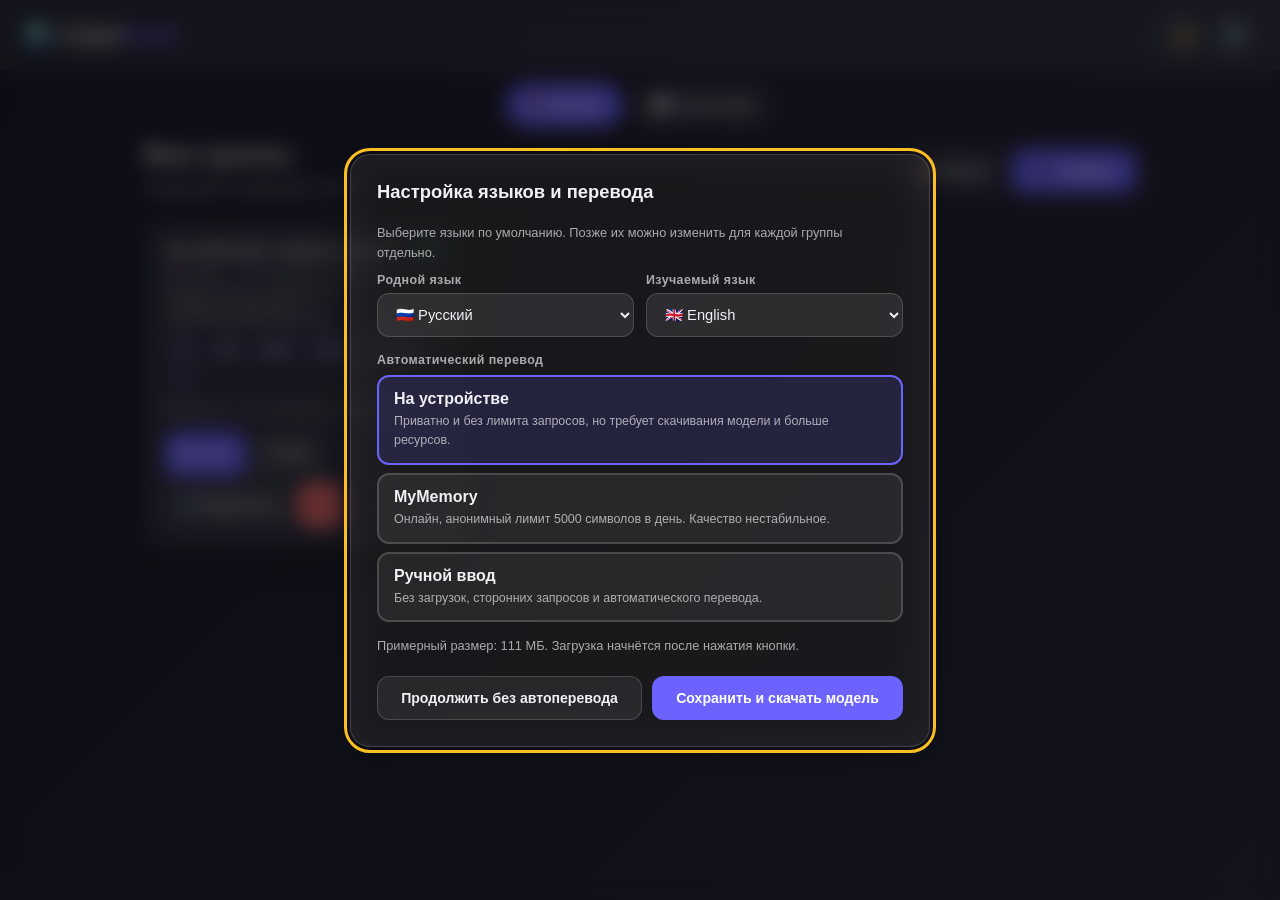
==== commit 18b38a3c: "Add local and MyMemory translation providers" ====
--- a/index.html
+++ b/index.html
@@ -8,6 +8,8 @@
   <title>LinguaCards</title>
   <link rel="stylesheet" href="styles.css">
   <script src="core.js" defer></script>
+  <script src="translation-models.js" defer></script>
+  <script src="translation.js" defer></script>
   <script src="app.js" defer></script>
 </head>
 <body class="dark">
@@ -186,6 +188,7 @@
         <div class="form-group"><label for="gDesc" id="groupDescLabel">Описание (необязательно)</label><input type="text" id="gDesc" maxlength="2000" placeholder="Краткое описание"></div>
         <div class="form-group">
           <span class="field-label" id="groupWordsLabel">Слова и переводы</span>
+          <div id="groupTranslationNote" class="provider-note"></div>
           <div class="tab-switcher" role="tablist" aria-labelledby="groupWordsLabel">
             <button type="button" class="tab-btn active" id="tab-one" role="tab" aria-selected="true" aria-controls="tab-content-one-by-one">➕ <span id="tabOneText">По одному</span></button>
             <button type="button" class="tab-btn" id="tab-bulk" role="tab" aria-selected="false" aria-controls="tab-content-bulk">📋 <span id="tabBulkText">Списком</span></button>
@@ -241,6 +244,26 @@
     </section>
   </div>
 
+  <div class="modal-overlay" id="onboardingModal" hidden>
+    <section class="glass modal settings-modal" role="dialog" aria-modal="true" aria-labelledby="onboardingTitle" tabindex="-1">
+      <div class="modal-header"><h2 id="onboardingTitle">Настройка языков и перевода</h2></div>
+      <p class="settings-note" id="onboardingDescription">Выберите языки по умолчанию. Позже их можно изменить для каждой группы отдельно.</p>
+      <div class="two-col form-group">
+        <div><label for="onbNativeLang" id="onbNativeLabel">Родной язык</label><select id="onbNativeLang"></select></div>
+        <div><label for="onbTargetLang" id="onbTargetLabel">Изучаемый язык</label><select id="onbTargetLang"></select></div>
+      </div>
+      <span class="field-label" id="onbProviderLabel">Автоматический перевод</span>
+      <div class="provider-options" role="group" aria-labelledby="onbProviderLabel">
+        <button type="button" class="provider-option selected" data-onb-provider="local" aria-pressed="true"><strong>На устройстве</strong><span>Приватно и без лимита запросов, но требует скачивания модели и больше ресурсов.</span></button>
+        <button type="button" class="provider-option" data-onb-provider="mymemory" aria-pressed="false"><strong>MyMemory</strong><span>Онлайн, анонимный лимит 5000 символов в день. Качество нестабильное.</span></button>
+        <button type="button" class="provider-option" data-onb-provider="manual" aria-pressed="false"><strong>Ручной ввод</strong><span>Без загрузок, сторонних запросов и автоматического перевода.</span></button>
+      </div>
+      <div class="model-status" id="onbModelInfo" role="status"></div>
+      <div class="model-progress" id="onbProgress" hidden><div id="onbProgressBar"></div></div>
+      <div class="modal-footer onboarding-footer"><button type="button" class="btn btn-ghost" id="onbSkipBtn">Продолжить без автоперевода</button><button type="button" class="btn btn-primary" id="onbSaveBtn">Сохранить и скачать модель</button></div>
+    </section>
+  </div>
+
   <div class="modal-overlay" id="settingsModal" hidden>
     <section class="glass modal settings-modal" role="dialog" aria-modal="true" aria-labelledby="settingsModalTitle" tabindex="-1">
       <div class="modal-header"><h2 id="settingsModalTitle">⚙️ Настройки</h2><button type="button" class="icon-btn modal-close" data-close="settingsModal" aria-label="Закрыть">✕</button></div>
@@ -257,6 +280,21 @@
           <div class="form-group no-margin"><label for="targetLangSel" id="defaultTargetLabel">Изучаемый язык</label><select id="targetLangSel"></select></div>
         </div>
       </div>
+      <div class="settings-block" id="translationSettingsBlock">
+        <h3 id="translationSettingsTitle">Перевод</h3>
+        <div class="form-group"><label for="translationProvider" id="translationProviderLabel">Способ автоматического перевода</label><select id="translationProvider"><option value="local">На устройстве — лучше приватность</option><option value="mymemory">MyMemory — онлайн, качество ниже</option><option value="manual">Только ручной ввод</option></select></div>
+        <div id="localProviderSettings">
+          <p class="settings-note" id="localProviderDescription">Перевод выполняется на устройстве. Модель скачивается отдельно для языкового направления и может занимать более 100 МБ.</p>
+          <div class="model-status" id="localModelStatus" role="status">Модель будет скачана при первом переводе.</div>
+          <div class="model-progress" id="localModelProgress" hidden><div id="localModelProgressBar"></div></div>
+          <div class="settings-actions"><button type="button" class="btn btn-ghost btn-sm" id="preloadModelBtn">⬇ Скачать модель</button><button type="button" class="btn btn-ghost btn-sm" id="clearModelsBtn">🗑 Удалить модели</button></div>
+        </div>
+        <div id="myMemoryProviderSettings" hidden>
+          <p class="settings-note warning-note" id="myMemoryWarning">MyMemory может возвращать неточный перевод. Всегда проверяйте результат. Текст отправляется на сторонний сервер.</p>
+          <div class="quota-line"><span id="myMemoryQuotaText">Оценка остатка: 5000 из 5000 символов</span><progress id="myMemoryQuotaBar" max="5000" value="5000"></progress></div>
+          <p class="settings-note" id="myMemoryQuotaNote">Это локальная оценка для анонимного лимита 5000 символов в день. MyMemory не сообщает точный остаток; лимит может быть общим для вашего IP.</p>
+        </div>
+      </div>
       <div class="settings-block">
         <h3 id="learningSettingsTitle">Обучение</h3>
         <div class="settings-row"><div class="sr-info"><div class="sr-title" id="caseSettingTitle">Учитывать регистр</div><div class="sr-desc" id="caseSettingDesc">Различать заглавные и строчные буквы</div></div><label class="toggle"><input type="checkbox" id="caseToggle" aria-label="Учитывать регистр"><span class="toggle-track"></span><span class="toggle-thumb"></span></label></div>
@@ -270,7 +308,7 @@
         <div class="settings-row"><div class="sr-info"><div class="sr-title" id="restoreTitle">Восстановить данные</div><div class="sr-desc" id="restoreDesc">После проверки файла текущие данные будут заменены</div></div><label class="btn btn-ghost btn-sm file-label" id="restoreLabel"><span id="restoreLabelText">📤 Загрузить</span><input type="file" id="restoreInput" accept=".json,application/json"></label></div>
         <div class="settings-row"><div class="sr-info"><div class="sr-title danger-text" id="deleteAllTitle">Удалить все данные</div><div class="sr-desc" id="deleteAllDesc">Безвозвратно удалит группы, статистику и настройки</div></div><button type="button" class="btn btn-danger btn-sm" id="deleteAllBtn">🗑 Удалить</button></div>
       </div>
-      <p class="settings-note" id="translationPrivacy">Автоматический перевод отправляет введённые слова в Yandex Cloud. Остальные данные хранятся только в вашем браузере.</p>
+      <p class="settings-note" id="translationPrivacy">Локальный перевод не отправляет текст на сервер. MyMemory отправляет текст только при явном использовании этого режима. Группы и статистика хранятся в вашем браузере.</p>
       <div class="settings-footer"><p id="footerText">LinguaCards v3.0 · Данные хранятся в вашем браузере</p></div>
     </section>
   </div>
--- a/styles.css
+++ b/styles.css
@@ -354,6 +354,22 @@
 .sr-desc { font-size: .78rem; color: var(--text-muted); margin-top: 3px; line-height: 1.5; }
 .settings-note { margin-bottom: 10px; font-size: .8rem; }
 .settings-footer { text-align: center; padding-top: 8px; font-size: .76rem; }
+.provider-options { display: grid; gap: 8px; margin: 8px 0 14px; }
+.provider-option { padding: 13px 15px; border: 2px solid var(--glass-border); border-radius: var(--radius-sm); background: var(--glass-bg); color: inherit; text-align: left; cursor: pointer; }
+.provider-option.selected { border-color: var(--accent); background: rgba(108, 99, 255, .15); }
+.provider-option strong, .provider-option span { display: block; }
+.provider-option span { margin-top: 4px; color: var(--text-muted); font-size: .78rem; line-height: 1.5; }
+.provider-note { margin-bottom: 12px; padding: 10px 12px; border: 1px solid var(--glass-border); border-radius: var(--radius-sm); color: var(--text-muted); font-size: .78rem; line-height: 1.5; }
+.provider-note:empty { display: none; }
+.model-status { margin: 10px 0; color: var(--text-muted); font-size: .8rem; line-height: 1.5; overflow-wrap: anywhere; }
+.model-progress, .translate-all-progress { height: 7px; background: var(--glass-bg); border-radius: 999px; overflow: hidden; border: 1px solid var(--glass-border); }
+.model-progress > div { height: 100%; width: 0; background: linear-gradient(90deg, var(--accent), var(--success)); transition: width .2s ease; }
+.settings-actions { display: flex; gap: 8px; flex-wrap: wrap; margin-top: 12px; }
+.warning-note { color: var(--warning); }
+.quota-line { display: grid; gap: 7px; margin: 10px 0; font-size: .8rem; color: var(--text-muted); }
+.quota-line progress { width: 100%; height: 10px; accent-color: var(--accent); }
+.onboarding-footer { align-items: center; }
+.onboarding-footer .btn { flex: 1 1 auto; }
 .toggle { position: relative; width: 52px; height: 32px; cursor: pointer; flex-shrink: 0; margin: 0; }
 .toggle input { position: absolute; opacity: 0; width: 1px; height: 1px; }
 .toggle-track { position: absolute; inset: 2px 0; border-radius: 999px; background: rgba(108, 99, 255, .15); border: 1px solid var(--glass-border); }
@@ -383,8 +399,11 @@
 .flashcard { width: 100%; height: 100%; position: relative; transform-style: preserve-3d; transition: transform .6s cubic-bezier(.4, 0, .2, 1); }
 .flashcard.clickable { cursor: pointer; }
 .flashcard.flipped { transform: rotateY(180deg); }
-.card-face { position: absolute; inset: 0; backface-visibility: hidden; -webkit-backface-visibility: hidden; display: flex; flex-direction: column; align-items: center; justify-content: center; padding: 26px 24px; border-radius: var(--radius); text-align: center; border: 1px solid var(--glass-border); background: var(--glass-bg); box-shadow: var(--shadow); overflow-y: auto; }
+.card-face { position: absolute; inset: 0; backface-visibility: hidden; -webkit-backface-visibility: hidden; display: flex; flex-direction: column; align-items: center; justify-content: center; padding: 26px 24px; border-radius: var(--radius); text-align: center; border: 1px solid var(--glass-border); background: var(--glass-bg); box-shadow: var(--shadow); overflow-y: auto; opacity: 0; visibility: hidden; pointer-events: none; transition: opacity 0s linear .3s, visibility 0s linear .3s; }
+.card-front { opacity: 1; visibility: visible; pointer-events: auto; }
 .card-back { transform: rotateY(180deg); }
+.flashcard.flipped .card-front { opacity: 0; visibility: hidden; pointer-events: none; }
+.flashcard.flipped .card-back { opacity: 1; visibility: visible; pointer-events: auto; }
 .card-label { font-size: .72rem; text-transform: uppercase; letter-spacing: 1px; color: var(--text-muted); margin-bottom: 10px; font-weight: 700; }
 .card-word { font-size: 2rem; font-weight: 900; line-height: 1.25; overflow-wrap: anywhere; unicode-bidi: plaintext; }
 .card-extra { font-size: .82rem; color: var(--text-muted); line-height: 1.5; margin-top: 12px; max-width: 100%; overflow-wrap: anywhere; white-space: pre-line; }
@@ -496,5 +515,5 @@
 }
 
 @media (prefers-reduced-motion: reduce) {
-  *, *::before, *::after { animation-duration: .01ms !important; animation-iteration-count: 1 !important; transition-duration: .01ms !important; scroll-behavior: auto !important; }
-}
+  *, *::before, *::after { animation-duration: .01ms !important; animation-iteration-count: 1 !important; transition-duration: .01ms !important; transition-delay: 0s !important; scroll-behavior: auto !important; }
+}
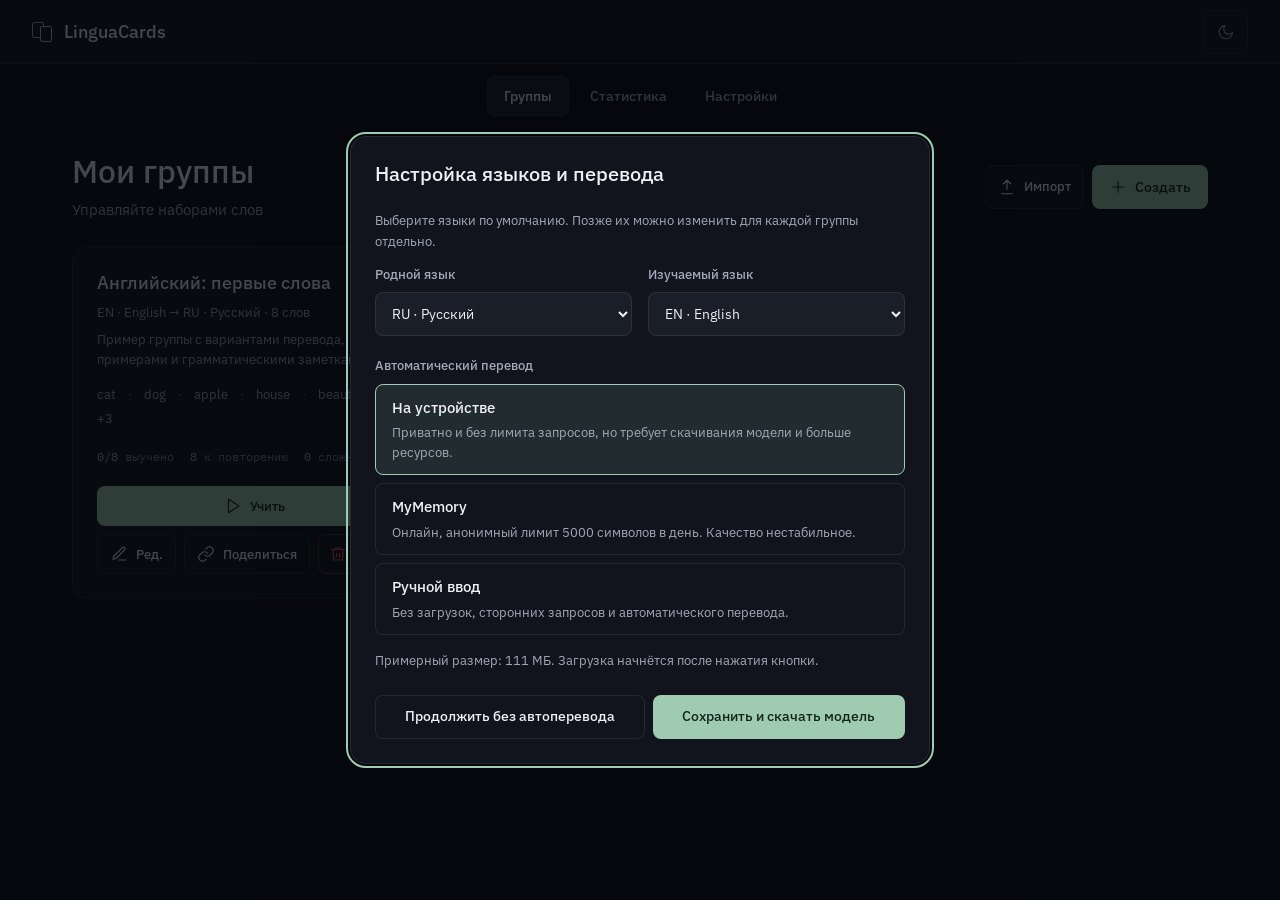
==== commit 89d22969: "Redesign interface and add settings page" ====
--- a/index.html
+++ b/index.html
@@ -4,27 +4,31 @@
   <meta charset="UTF-8">
   <meta name="viewport" content="width=device-width, initial-scale=1.0">
   <meta name="description" content="LinguaCards — карточки, диктанты и интервальное повторение иностранных слов">
-  <meta name="theme-color" content="#1c1c2e">
+  <meta name="theme-color" content="#0b0d14">
   <title>LinguaCards</title>
+  <link rel="preconnect" href="https://fonts.googleapis.com">
+  <link rel="preconnect" href="https://fonts.gstatic.com" crossorigin>
+  <link href="https://fonts.googleapis.com/css2?family=IBM+Plex+Mono:wght@400;500&family=IBM+Plex+Sans:wght@400;500;600&display=swap" rel="stylesheet">
   <link rel="stylesheet" href="styles.css">
   <script src="core.js" defer></script>
   <script src="translation-models.js" defer></script>
   <script src="translation.js" defer></script>
+  <script src="icons.js" defer></script>
   <script src="app.js" defer></script>
 </head>
 <body class="dark">
   <a class="skip-link" href="#mainContent">К содержимому</a>
   <div id="app">
     <header>
-      <div class="logo" aria-label="LinguaCards">🌍 <div class="logo-text">Lingua<span>Cards</span></div></div>
+      <div class="logo" aria-label="LinguaCards"><span class="logo-mark" aria-hidden="true"></span><div class="logo-text">Lingua<span>Cards</span></div></div>
       <div class="header-actions">
-        <button type="button" class="icon-btn" id="themeBtn" aria-label="Переключить тему" title="Переключить тему">🌙</button>
-        <button type="button" class="icon-btn" id="settingsBtn" aria-label="Настройки" title="Настройки">⚙️</button>
+        <button type="button" class="icon-btn" id="themeBtn" aria-label="Переключить тему" title="Переключить тему"><span data-icon="moon"></span></button>
       </div>
     </header>
     <nav aria-label="Основная навигация">
-      <button type="button" class="nav-btn active" data-page="groups" aria-current="page" id="navGroups">📚 Группы</button>
-      <button type="button" class="nav-btn" data-page="stats" id="navStats">📊 Статистика</button>
+      <button type="button" class="nav-btn active" data-page="groups" aria-current="page" id="navGroups">Группы</button>
+      <button type="button" class="nav-btn" data-page="stats" id="navStats">Статистика</button>
+      <button type="button" class="nav-btn" data-page="settings" id="navSettings">Настройки</button>
     </nav>
     <main id="mainContent">
       <div id="page-groups" class="page active">
@@ -34,14 +38,14 @@
             <p id="groupsSubtitle">Управляйте наборами слов</p>
           </div>
           <div class="section-actions">
-            <button type="button" class="btn btn-ghost btn-sm" id="importBtn">📥 <span id="importBtnText">Импорт</span></button>
-            <button type="button" class="btn btn-primary" id="createGroupBtn">➕ <span id="createGroupBtnText">Создать</span></button>
+            <button type="button" class="btn btn-ghost btn-sm" id="importBtn"><span data-icon="upload"></span><span id="importBtnText">Импорт</span></button>
+            <button type="button" class="btn btn-primary" id="createGroupBtn"><span data-icon="plus"></span><span id="createGroupBtnText">Создать</span></button>
           </div>
         </div>
         <div id="groupsGrid" class="groups-grid"></div>
       </div>
       <div id="page-stats" class="page">
-        <h1 id="statsTitle">📊 Статистика</h1>
+        <h1 id="statsTitle">Статистика</h1>
         <p id="statsSubtitle" class="stats-subtitle">Ваш прогресс в изучении слов</p>
         <div class="stats-top">
           <div class="glass-sm stat-card"><span class="stat-num" id="stSessions">0</span><div class="stat-label" id="stSessionsLabel">Сессий</div></div>
@@ -59,119 +63,105 @@
           <div id="recentSessionsWrap"></div>
         </section>
       </div>
+      <div id="page-settings" class="page">
+        <div class="settings-page-header"><h1 id="settingsTitle">Настройки</h1><p>Языки, обучение, перевод и данные</p></div>
+        <div class="settings-page">
+          <section class="glass settings-block">
+            <h3 id="appearanceTitle">Внешний вид</h3>
+            <div class="settings-row"><div class="sr-info"><div class="sr-title" id="darkThemeTitle">Тёмная тема</div><div class="sr-desc" id="darkThemeDesc">Переключение между тёмной и светлой темой</div></div><label class="toggle"><input type="checkbox" id="darkToggle" aria-label="Тёмная тема" checked><span class="toggle-track"></span><span class="toggle-thumb"></span></label></div>
+          </section>
+          <section class="glass settings-block"><h3 id="siteLangTitle">Язык интерфейса</h3><div class="lang-site-grid" id="siteLangGrid"></div></section>
+          <section class="glass settings-block">
+            <h3 id="defaultLangsTitle">Языки по умолчанию</h3><p class="settings-note" id="defaultLangsDesc">Используются при создании новых групп</p>
+            <div class="two-col"><div class="form-group no-margin"><label for="nativeLangSel" id="defaultNativeLabel">Родной язык</label><select id="nativeLangSel"></select></div><div class="form-group no-margin"><label for="targetLangSel" id="defaultTargetLabel">Изучаемый язык</label><select id="targetLangSel"></select></div></div>
+          </section>
+          <section class="glass settings-block" id="translationSettingsBlock">
+            <h3 id="translationSettingsTitle">Перевод</h3>
+            <div class="form-group"><label for="translationProvider" id="translationProviderLabel">Способ автоматического перевода</label><select id="translationProvider"><option value="local">На устройстве — лучше приватность</option><option value="mymemory">MyMemory — онлайн, качество ниже</option><option value="manual">Только ручной ввод</option></select></div>
+            <div id="localProviderSettings"><p class="settings-note" id="localProviderDescription">Перевод выполняется на устройстве. Модель скачивается отдельно для языкового направления и может занимать более 100 МБ.</p><div class="model-status" id="localModelStatus" role="status">Модель будет скачана при первом переводе.</div><div class="model-progress" id="localModelProgress" hidden><div id="localModelProgressBar"></div></div><div class="settings-actions"><button type="button" class="btn btn-ghost btn-sm" id="preloadModelBtn">Скачать модель</button><button type="button" class="btn btn-ghost btn-sm" id="clearModelsBtn">Удалить модели</button></div></div>
+            <div id="myMemoryProviderSettings" hidden><p class="settings-note warning-note" id="myMemoryWarning">MyMemory может возвращать неточный перевод. Всегда проверяйте результат. Текст отправляется на сторонний сервер.</p><div class="quota-line"><span id="myMemoryQuotaText">Оценка остатка: 5000 из 5000 символов</span><progress id="myMemoryQuotaBar" max="5000" value="5000"></progress></div><p class="settings-note" id="myMemoryQuotaNote">Это локальная оценка для анонимного лимита 5000 символов в день. MyMemory не сообщает точный остаток; лимит может быть общим для вашего IP.</p></div>
+          </section>
+          <section class="glass settings-block">
+            <h3 id="learningSettingsTitle">Обучение</h3>
+            <div class="settings-row"><div class="sr-info"><div class="sr-title" id="caseSettingTitle">Учитывать регистр</div><div class="sr-desc" id="caseSettingDesc">Различать заглавные и строчные буквы</div></div><label class="toggle"><input type="checkbox" id="caseToggle" aria-label="Учитывать регистр"><span class="toggle-track"></span><span class="toggle-thumb"></span></label></div>
+            <div class="settings-row"><div class="sr-info"><div class="sr-title" id="diacriticsSettingTitle">Учитывать диакритику</div><div class="sr-desc" id="diacriticsSettingDesc">Различать é и e, ñ и n, ü и u</div></div><label class="toggle"><input type="checkbox" id="diacriticsToggle" aria-label="Учитывать диакритику" checked><span class="toggle-track"></span><span class="toggle-thumb"></span></label></div>
+            <div class="settings-row"><div class="sr-info"><div class="sr-title" id="fuzzySettingTitle">Показывать «почти верно»</div><div class="sr-desc" id="fuzzySettingDesc">Отмечать одну опечатку отдельно, не засчитывая полностью правильный ответ</div></div><label class="toggle"><input type="checkbox" id="fuzzyToggle" aria-label="Показывать почти верно"><span class="toggle-track"></span><span class="toggle-thumb"></span></label></div>
+            <div class="settings-row"><div class="sr-info"><div class="sr-title" id="autoHintSettingTitle">Показывать подсказку сразу</div><div class="sr-desc" id="autoHintSettingDesc">Автоматически показывать первые буквы слова</div></div><label class="toggle"><input type="checkbox" id="autoHintToggle" aria-label="Показывать подсказку сразу"><span class="toggle-track"></span><span class="toggle-thumb"></span></label></div>
+          </section>
+          <section class="glass settings-block">
+            <h3 id="dataSettingsTitle">Данные</h3>
+            <div class="settings-row"><div class="sr-info"><div class="sr-title" id="backupTitle">Резервная копия</div><div class="sr-desc" id="backupDesc">Скачать все данные в JSON</div></div><button type="button" class="btn btn-ghost btn-sm" id="backupBtn">Скачать</button></div>
+            <div class="settings-row"><div class="sr-info"><div class="sr-title" id="restoreTitle">Восстановить данные</div><div class="sr-desc" id="restoreDesc">После проверки файла текущие данные будут заменены</div></div><label class="btn btn-ghost btn-sm file-label" id="restoreLabel"><span id="restoreLabelText">Загрузить</span><input type="file" id="restoreInput" accept=".json,application/json"></label></div>
+            <div class="settings-row"><div class="sr-info"><div class="sr-title danger-text" id="deleteAllTitle">Удалить все данные</div><div class="sr-desc" id="deleteAllDesc">Безвозвратно удалит группы, статистику и настройки</div></div><button type="button" class="btn btn-danger btn-sm" id="deleteAllBtn">Удалить</button></div>
+          </section>
+          <p class="settings-note" id="translationPrivacy">Локальный перевод не отправляет текст на сервер. MyMemory отправляет текст только при явном использовании этого режима. Группы и статистика хранятся в вашем браузере.</p>
+          <div class="settings-footer"><p id="footerText">LinguaCards v3.0 · Данные хранятся в вашем браузере</p></div>
+        </div>
+      </div>
     </main>
   </div>
 
   <section class="study-fullscreen" id="studyFullscreen" aria-label="Изучение слов" hidden>
     <div class="study-fs-header">
-      <button type="button" class="btn btn-ghost btn-sm" id="exitStudyBtn">← <span id="backBtnText">Назад</span></button>
-      <div class="progress-bar-wrap" role="progressbar" aria-label="Прогресс" aria-valuemin="0" aria-valuemax="100" aria-valuenow="0" id="studyProgress">
-        <div class="progress-bar-fill" id="progressFill"></div>
-      </div>
-      <span class="progress-text" id="progressText">0/0</span>
-      <span id="studyGroupName" class="study-group-name"></span>
+      <button type="button" class="btn btn-ghost btn-sm" id="exitStudyBtn"><span data-icon="arrowLeft"></span><span id="backBtnText">Назад</span></button>
+      <div class="progress-bar-wrap" role="progressbar" aria-label="Прогресс" aria-valuemin="0" aria-valuemax="100" aria-valuenow="0" id="studyProgress"><div class="progress-bar-fill" id="progressFill"></div></div>
+      <span class="progress-text" id="progressText">0/0</span><span id="studyGroupName" class="study-group-name"></span>
     </div>
     <div class="study-fs-body">
       <div id="writeMode">
-        <div class="flashcard-scene">
-          <div class="flashcard" id="flashcard">
-            <div class="card-face card-front">
-              <div class="card-label" id="cardFrontLabel">Слово</div>
-              <div class="card-word" id="cardFrontWord"></div>
-              <div class="card-extra" id="cardFrontExtra"></div>
-            </div>
-            <div class="card-face card-back">
-              <div class="card-label" id="cardBackLabel">Перевод</div>
-              <div class="card-word" id="cardBackWord"></div>
-              <div class="card-extra" id="cardBackExtra"></div>
-            </div>
-          </div>
-        </div>
+        <div class="flashcard-scene"><div class="flashcard" id="flashcard">
+          <div class="card-face card-front"><div class="card-label" id="cardFrontLabel">Слово</div><div class="card-word" id="cardFrontWord"></div><div class="card-extra" id="cardFrontExtra"></div></div>
+          <div class="card-face card-back"><div class="card-label" id="cardBackLabel">Перевод</div><div class="card-word" id="cardBackWord"></div><div class="card-extra" id="cardBackExtra"></div></div>
+        </div></div>
         <div class="hint-strip" id="hintStrip" aria-label="Подсказка"></div>
         <div class="answer-area">
-          <div class="answer-row">
-            <label class="sr-only" for="answerInput" id="answerInputLabel">Ваш ответ</label>
-            <input type="text" id="answerInput" placeholder="Введите ответ..." autocomplete="off" autocorrect="off" spellcheck="false">
-            <button type="button" class="btn btn-primary check-btn" id="checkAnswerBtn" aria-label="Проверить ответ">✓</button>
-          </div>
+          <div class="answer-row"><label class="sr-only" for="answerInput" id="answerInputLabel">Ваш ответ</label><input type="text" id="answerInput" placeholder="Введите ответ..." autocomplete="off" autocorrect="off" spellcheck="false"><button type="button" class="btn btn-primary check-btn" id="checkAnswerBtn" aria-label="Проверить ответ"><span data-icon="check"></span></button></div>
           <div id="answerFeedback" role="status" aria-live="polite"></div>
-          <div class="answer-hint-row">
-            <button type="button" class="btn btn-ghost btn-sm" id="hintBtn">💡 <span id="hintBtnText">Подсказка</span></button>
-            <button type="button" class="btn btn-ghost btn-sm" id="skipBtn">⏭ <span id="skipBtnText">Пропустить</span></button>
-          </div>
+          <div class="answer-hint-row"><button type="button" class="btn btn-ghost btn-sm" id="hintBtn"><span data-icon="lightbulb"></span><span id="hintBtnText">Подсказка</span></button><button type="button" class="btn btn-ghost btn-sm" id="skipBtn"><span data-icon="skip"></span><span id="skipBtnText">Пропустить</span></button></div>
         </div>
       </div>
       <div id="fcMode" hidden>
-        <div class="flashcard-scene">
-          <div class="flashcard clickable" id="flashcardFC" role="button" tabindex="0" aria-label="Перевернуть карточку">
-            <div class="card-face card-front">
-              <div class="card-label" id="fcFrontLabel">Слово</div>
-              <div class="card-word" id="fcFrontWord"></div>
-              <div class="card-extra" id="fcFrontExtra"></div>
-              <div class="card-tap-hint" id="fcTapHint">Нажмите, чтобы перевернуть</div>
-            </div>
-            <div class="card-face card-back">
-              <div class="card-label" id="fcBackLabel">Перевод</div>
-              <div class="card-word" id="fcBackWord"></div>
-              <div class="card-extra" id="fcBackExtra"></div>
-            </div>
-          </div>
-        </div>
-        <div class="fc-controls">
-          <button type="button" class="btn btn-danger" id="fcDunnoBtn">✗ <span id="fcDunnoText">Не знаю</span></button>
-          <button type="button" class="btn btn-ghost btn-sm" id="fcSkipBtn" aria-label="Пропустить">⏭</button>
-          <button type="button" class="btn btn-success" id="fcKnowBtn">✓ <span id="fcKnowText">Знаю!</span></button>
-        </div>
+        <div class="flashcard-scene"><div class="flashcard clickable" id="flashcardFC" role="button" tabindex="0" aria-label="Перевернуть карточку">
+          <div class="card-face card-front"><div class="card-label" id="fcFrontLabel">Слово</div><div class="card-word" id="fcFrontWord"></div><div class="card-extra" id="fcFrontExtra"></div><div class="card-tap-hint" id="fcTapHint">Нажмите, чтобы перевернуть</div></div>
+          <div class="card-face card-back"><div class="card-label" id="fcBackLabel">Перевод</div><div class="card-word" id="fcBackWord"></div><div class="card-extra" id="fcBackExtra"></div></div>
+        </div></div>
+        <div class="fc-controls"><button type="button" class="btn btn-danger" id="fcDunnoBtn"><span data-icon="x"></span><span id="fcDunnoText">Не знаю</span></button><button type="button" class="btn btn-ghost btn-sm" id="fcSkipBtn" aria-label="Пропустить"><span data-icon="skip"></span></button><button type="button" class="btn btn-success" id="fcKnowBtn"><span data-icon="check"></span><span id="fcKnowText">Знаю</span></button></div>
       </div>
       <div id="testMode" hidden><div id="testQuestion"></div></div>
-      <div id="studyResults" class="results-wrap" hidden>
-        <div class="glass results-card">
-          <div class="results-emoji" id="resultsEmoji">🎉</div>
-          <h2 id="resultsTitle">Готово!</h2>
-          <div class="results-score" id="resultsScore">0/0</div>
-          <div class="results-pct" id="resultsPct"></div>
-          <div class="results-row">
-            <div class="result-item"><span class="rn result-correct" id="resCorrect">0</span><div class="rl" id="resCorrectLabel">Правильно</div></div>
-            <div class="result-item"><span class="rn result-almost" id="resAlmost">0</span><div class="rl" id="resAlmostLabel">Почти</div></div>
-            <div class="result-item"><span class="rn result-wrong" id="resWrong">0</span><div class="rl" id="resWrongLabel">Ошибки</div></div>
-            <div class="result-item"><span class="rn result-skip" id="resSkip">0</span><div class="rl" id="resSkipLabel">Пропущено</div></div>
-          </div>
-          <div id="wrongListWrap" class="wrong-list"></div>
-          <div class="results-actions">
-            <button type="button" class="btn btn-ghost" id="resultsBackBtn">← <span id="resultsBackText">Назад</span></button>
-            <button type="button" class="btn btn-success" id="repeatMistakesBtn" hidden>↻ <span id="repeatMistakesText">Повторить ошибки</span></button>
-            <button type="button" class="btn btn-primary" id="restartStudyBtn">🔄 <span id="restartStudyText">Ещё раз</span></button>
-          </div>
-        </div>
-      </div>
+      <div id="studyResults" class="results-wrap" hidden><div class="glass results-card">
+        <div class="results-emoji" id="resultsEmoji"></div><h2 id="resultsTitle">Сессия завершена</h2><div class="results-score" id="resultsScore">0/0</div><div class="results-pct" id="resultsPct"></div>
+        <div class="results-row"><div class="result-item"><span class="rn result-correct" id="resCorrect">0</span><div class="rl" id="resCorrectLabel">Правильно</div></div><div class="result-item"><span class="rn result-almost" id="resAlmost">0</span><div class="rl" id="resAlmostLabel">Почти</div></div><div class="result-item"><span class="rn result-wrong" id="resWrong">0</span><div class="rl" id="resWrongLabel">Ошибки</div></div><div class="result-item"><span class="rn result-skip" id="resSkip">0</span><div class="rl" id="resSkipLabel">Пропущено</div></div></div>
+        <div id="wrongListWrap" class="wrong-list"></div>
+        <div class="results-actions"><button type="button" class="btn btn-ghost" id="resultsBackBtn"><span data-icon="arrowLeft"></span><span id="resultsBackText">Назад</span></button><button type="button" class="btn btn-success" id="repeatMistakesBtn" hidden><span data-icon="repeat"></span><span id="repeatMistakesText">Повторить ошибки</span></button><button type="button" class="btn btn-primary" id="restartStudyBtn"><span data-icon="repeat"></span><span id="restartStudyText">Ещё раз</span></button></div>
+      </div></div>
     </div>
   </section>
 
   <div class="modal-overlay" id="studyModal" hidden>
     <section class="glass modal study-modal" role="dialog" aria-modal="true" aria-labelledby="studyModalGroupName" tabindex="-1">
-      <div class="modal-header"><h2 id="studyModalGroupName">Учить</h2><button type="button" class="icon-btn modal-close" data-close="studyModal" aria-label="Закрыть">✕</button></div>
+      <div class="modal-header"><h2 id="studyModalGroupName">Учить</h2><button type="button" class="icon-btn modal-close" data-close="studyModal" aria-label="Закрыть"><span data-icon="x"></span></button></div>
       <div class="form-group">
         <span class="field-label" id="studyModeLabel">Режим изучения</span>
         <div class="mode-list" role="group" aria-labelledby="studyModeLabel">
-          <button type="button" class="mode-card selected" data-mode="word-to-translate" aria-pressed="true"><span class="mode-icon">🔤</span><span><span class="mode-title" id="modeWordTitle">Слово → Перевод</span><span class="mode-desc" id="modeWordDesc">Видите слово — пишете перевод</span></span></button>
-          <button type="button" class="mode-card" data-mode="translate-to-word" aria-pressed="false"><span class="mode-icon">🔄</span><span><span class="mode-title" id="modeTranslateTitle">Перевод → Слово</span><span class="mode-desc" id="modeTranslateDesc">Видите перевод — пишете слово</span></span></button>
-          <button type="button" class="mode-card" data-mode="dictation" aria-pressed="false"><span class="mode-icon">✍️</span><span><span class="mode-title" id="modeDictationTitle">Диктант</span><span class="mode-desc" id="modeDictationDesc">Точное написание без поблажек</span></span></button>
-          <button type="button" class="mode-card" data-mode="flashcard" aria-pressed="false"><span class="mode-icon">🃏</span><span><span class="mode-title" id="modeFlashTitle">Флеш-карточки</span><span class="mode-desc" id="modeFlashDesc">Листайте и оценивайте себя</span></span></button>
-          <button type="button" class="mode-card" data-mode="test" aria-pressed="false"><span class="mode-icon">📝</span><span><span class="mode-title" id="modeTestTitle">Тест</span><span class="mode-desc" id="modeTestDesc">Выбор правильного варианта (до 4)</span></span></button>
+          <button type="button" class="mode-card selected" data-mode="word-to-translate" aria-pressed="true"><span class="mode-icon" data-icon="arrowRight"></span><span><span class="mode-title" id="modeWordTitle">Слово → Перевод</span><span class="mode-desc" id="modeWordDesc">Видите слово — пишете перевод</span></span></button>
+          <button type="button" class="mode-card" data-mode="translate-to-word" aria-pressed="false"><span class="mode-icon" data-icon="arrows"></span><span><span class="mode-title" id="modeTranslateTitle">Перевод → Слово</span><span class="mode-desc" id="modeTranslateDesc">Видите перевод — пишете слово</span></span></button>
+          <button type="button" class="mode-card" data-mode="dictation" aria-pressed="false"><span class="mode-icon" data-icon="pen"></span><span><span class="mode-title" id="modeDictationTitle">Диктант</span><span class="mode-desc" id="modeDictationDesc">Точное написание без поблажек</span></span></button>
+          <button type="button" class="mode-card" data-mode="flashcard" aria-pressed="false"><span class="mode-icon" data-icon="layers"></span><span><span class="mode-title" id="modeFlashTitle">Флеш-карточки</span><span class="mode-desc" id="modeFlashDesc">Листайте и оценивайте себя</span></span></button>
+          <button type="button" class="mode-card" data-mode="test" aria-pressed="false"><span class="mode-icon" data-icon="list"></span><span><span class="mode-title" id="modeTestTitle">Тест</span><span class="mode-desc" id="modeTestDesc">Выбор правильного варианта (до 4)</span></span></button>
         </div>
       </div>
       <fieldset class="form-group order-fieldset">
         <legend id="studyOrderLabel">Порядок карточек</legend>
         <div class="order-tabs">
-          <div class="order-tab"><input type="radio" name="cardOrder" id="orderSeq" value="sequential" checked><label for="orderSeq" id="orderSeqLabel">📋 По порядку</label></div>
-          <div class="order-tab"><input type="radio" name="cardOrder" id="orderRnd" value="random"><label for="orderRnd" id="orderRndLabel">🔀 Случайно</label></div>
-          <div class="order-tab"><input type="radio" name="cardOrder" id="orderDue" value="due"><label for="orderDue" id="orderDueLabel">📅 Сначала к повторению</label></div>
+          <div class="order-tab"><input type="radio" name="cardOrder" id="orderSeq" value="sequential" checked><label for="orderSeq" id="orderSeqLabel">По порядку</label></div>
+          <div class="order-tab"><input type="radio" name="cardOrder" id="orderRnd" value="random"><label for="orderRnd" id="orderRndLabel">Случайно</label></div>
+          <div class="order-tab"><input type="radio" name="cardOrder" id="orderDue" value="due"><label for="orderDue" id="orderDueLabel">Сначала к повторению</label></div>
         </div>
       </fieldset>
       <label class="check-row" for="studyDueOnly"><input type="checkbox" id="studyDueOnly"><span id="studyDueOnlyText">Только слова, которые пора повторить</span></label>
       <div class="modal-footer">
         <button type="button" class="btn btn-ghost modal-close" data-close="studyModal" id="studyCancelBtn">Отмена</button>
-        <button type="button" class="btn btn-primary" id="startStudyBtn">▶ Начать</button>
+        <button type="button" class="btn btn-primary" id="startStudyBtn">Начать</button>
       </div>
     </section>
   </div>
@@ -179,7 +169,7 @@
   <div class="modal-overlay" id="groupModal" hidden>
     <section class="glass modal group-modal" role="dialog" aria-modal="true" aria-labelledby="groupModalTitle" tabindex="-1">
       <form id="groupForm" novalidate>
-        <div class="modal-header"><h2 id="groupModalTitle">Создать группу</h2><button type="button" class="icon-btn modal-close" data-close="groupModal" aria-label="Закрыть">✕</button></div>
+        <div class="modal-header"><h2 id="groupModalTitle">Создать группу</h2><button type="button" class="icon-btn modal-close" data-close="groupModal" aria-label="Закрыть"><span data-icon="x"></span></button></div>
         <div class="form-group"><label for="gName" id="groupNameLabel">Название группы</label><input type="text" id="gName" maxlength="200" placeholder="Например: Базовые слова" required></div>
         <div class="two-col form-group">
           <div><label for="gNativeLang" id="groupNativeLabel">Родной язык</label><select id="gNativeLang"></select></div>
@@ -190,8 +180,8 @@
           <span class="field-label" id="groupWordsLabel">Слова и переводы</span>
           <div id="groupTranslationNote" class="provider-note"></div>
           <div class="tab-switcher" role="tablist" aria-labelledby="groupWordsLabel">
-            <button type="button" class="tab-btn active" id="tab-one" role="tab" aria-selected="true" aria-controls="tab-content-one-by-one">➕ <span id="tabOneText">По одному</span></button>
-            <button type="button" class="tab-btn" id="tab-bulk" role="tab" aria-selected="false" aria-controls="tab-content-bulk">📋 <span id="tabBulkText">Списком</span></button>
+            <button type="button" class="tab-btn active" id="tab-one" role="tab" aria-selected="true" aria-controls="tab-content-one-by-one"><span id="tabOneText">По одному</span></button>
+            <button type="button" class="tab-btn" id="tab-bulk" role="tab" aria-selected="false" aria-controls="tab-content-bulk"><span id="tabBulkText">Списком</span></button>
           </div>
           <div class="tab-content active" id="tab-content-one-by-one" role="tabpanel" aria-labelledby="tab-one">
             <div class="words-editor" id="wordsEditor"></div>
@@ -220,7 +210,7 @@
 
   <div class="modal-overlay" id="shareModal" hidden>
     <section class="glass modal small-modal" role="dialog" aria-modal="true" aria-labelledby="shareModalTitle" tabindex="-1">
-      <div class="modal-header"><h2 id="shareModalTitle">Поделиться группой</h2><button type="button" class="icon-btn modal-close" data-close="shareModal" aria-label="Закрыть">✕</button></div>
+      <div class="modal-header"><h2 id="shareModalTitle">Поделиться группой</h2><button type="button" class="icon-btn modal-close" data-close="shareModal" aria-label="Закрыть"><span data-icon="x"></span></button></div>
       <p id="shareDescription">Скопируйте код и отправьте другому пользователю</p>
       <div class="share-code-box" id="shareCode" tabindex="0"></div>
       <div class="modal-footer">
@@ -233,7 +223,7 @@
   <div class="modal-overlay" id="importModal" hidden>
     <section class="glass modal small-modal" role="dialog" aria-modal="true" aria-labelledby="importModalTitle" tabindex="-1">
       <form id="importForm">
-        <div class="modal-header"><h2 id="importModalTitle">Импорт группы</h2><button type="button" class="icon-btn modal-close" data-close="importModal" aria-label="Закрыть">✕</button></div>
+        <div class="modal-header"><h2 id="importModalTitle">Импорт группы</h2><button type="button" class="icon-btn modal-close" data-close="importModal" aria-label="Закрыть"><span data-icon="x"></span></button></div>
         <p id="importDescription">Вставьте код группы, полученный от другого пользователя</p>
         <div class="form-group"><label for="importCode" id="importCodeLabel">Код группы</label><textarea id="importCode" maxlength="5000000" placeholder="Вставьте код здесь..." required></textarea></div>
         <div class="modal-footer">
@@ -264,58 +254,10 @@
     </section>
   </div>
 
-  <div class="modal-overlay" id="settingsModal" hidden>
-    <section class="glass modal settings-modal" role="dialog" aria-modal="true" aria-labelledby="settingsModalTitle" tabindex="-1">
-      <div class="modal-header"><h2 id="settingsModalTitle">⚙️ Настройки</h2><button type="button" class="icon-btn modal-close" data-close="settingsModal" aria-label="Закрыть">✕</button></div>
-      <div class="settings-block">
-        <h3 id="appearanceTitle">Внешний вид</h3>
-        <div class="settings-row"><div class="sr-info"><div class="sr-title" id="darkThemeTitle">Тёмная тема</div><div class="sr-desc" id="darkThemeDesc">Переключение между тёмной и светлой темой</div></div><label class="toggle"><input type="checkbox" id="darkToggle" aria-label="Тёмная тема" checked><span class="toggle-track"></span><span class="toggle-thumb"></span></label></div>
-      </div>
-      <div class="settings-block"><h3 id="siteLangTitle">Язык интерфейса</h3><div class="lang-site-grid" id="siteLangGrid"></div></div>
-      <div class="settings-block">
-        <h3 id="defaultLangsTitle">Языки по умолчанию</h3>
-        <p class="settings-note" id="defaultLangsDesc">Используются при создании новых групп</p>
-        <div class="two-col">
-          <div class="form-group no-margin"><label for="nativeLangSel" id="defaultNativeLabel">Родной язык</label><select id="nativeLangSel"></select></div>
-          <div class="form-group no-margin"><label for="targetLangSel" id="defaultTargetLabel">Изучаемый язык</label><select id="targetLangSel"></select></div>
-        </div>
-      </div>
-      <div class="settings-block" id="translationSettingsBlock">
-        <h3 id="translationSettingsTitle">Перевод</h3>
-        <div class="form-group"><label for="translationProvider" id="translationProviderLabel">Способ автоматического перевода</label><select id="translationProvider"><option value="local">На устройстве — лучше приватность</option><option value="mymemory">MyMemory — онлайн, качество ниже</option><option value="manual">Только ручной ввод</option></select></div>
-        <div id="localProviderSettings">
-          <p class="settings-note" id="localProviderDescription">Перевод выполняется на устройстве. Модель скачивается отдельно для языкового направления и может занимать более 100 МБ.</p>
-          <div class="model-status" id="localModelStatus" role="status">Модель будет скачана при первом переводе.</div>
-          <div class="model-progress" id="localModelProgress" hidden><div id="localModelProgressBar"></div></div>
-          <div class="settings-actions"><button type="button" class="btn btn-ghost btn-sm" id="preloadModelBtn">⬇ Скачать модель</button><button type="button" class="btn btn-ghost btn-sm" id="clearModelsBtn">🗑 Удалить модели</button></div>
-        </div>
-        <div id="myMemoryProviderSettings" hidden>
-          <p class="settings-note warning-note" id="myMemoryWarning">MyMemory может возвращать неточный перевод. Всегда проверяйте результат. Текст отправляется на сторонний сервер.</p>
-          <div class="quota-line"><span id="myMemoryQuotaText">Оценка остатка: 5000 из 5000 символов</span><progress id="myMemoryQuotaBar" max="5000" value="5000"></progress></div>
-          <p class="settings-note" id="myMemoryQuotaNote">Это локальная оценка для анонимного лимита 5000 символов в день. MyMemory не сообщает точный остаток; лимит может быть общим для вашего IP.</p>
-        </div>
-      </div>
-      <div class="settings-block">
-        <h3 id="learningSettingsTitle">Обучение</h3>
-        <div class="settings-row"><div class="sr-info"><div class="sr-title" id="caseSettingTitle">Учитывать регистр</div><div class="sr-desc" id="caseSettingDesc">Различать заглавные и строчные буквы</div></div><label class="toggle"><input type="checkbox" id="caseToggle" aria-label="Учитывать регистр"><span class="toggle-track"></span><span class="toggle-thumb"></span></label></div>
-        <div class="settings-row"><div class="sr-info"><div class="sr-title" id="diacriticsSettingTitle">Учитывать диакритику</div><div class="sr-desc" id="diacriticsSettingDesc">Различать é и e, ñ и n, ü и u</div></div><label class="toggle"><input type="checkbox" id="diacriticsToggle" aria-label="Учитывать диакритику" checked><span class="toggle-track"></span><span class="toggle-thumb"></span></label></div>
-        <div class="settings-row"><div class="sr-info"><div class="sr-title" id="fuzzySettingTitle">Показывать «почти верно»</div><div class="sr-desc" id="fuzzySettingDesc">Отмечать одну опечатку отдельно, не засчитывая полностью правильный ответ</div></div><label class="toggle"><input type="checkbox" id="fuzzyToggle" aria-label="Показывать почти верно"><span class="toggle-track"></span><span class="toggle-thumb"></span></label></div>
-        <div class="settings-row"><div class="sr-info"><div class="sr-title" id="autoHintSettingTitle">Показывать подсказку сразу</div><div class="sr-desc" id="autoHintSettingDesc">Автоматически показывать первые буквы слова</div></div><label class="toggle"><input type="checkbox" id="autoHintToggle" aria-label="Показывать подсказку сразу"><span class="toggle-track"></span><span class="toggle-thumb"></span></label></div>
-      </div>
-      <div class="settings-block">
-        <h3 id="dataSettingsTitle">Данные</h3>
-        <div class="settings-row"><div class="sr-info"><div class="sr-title" id="backupTitle">Резервная копия</div><div class="sr-desc" id="backupDesc">Скачать все данные в JSON</div></div><button type="button" class="btn btn-ghost btn-sm" id="backupBtn">💾 Скачать</button></div>
-        <div class="settings-row"><div class="sr-info"><div class="sr-title" id="restoreTitle">Восстановить данные</div><div class="sr-desc" id="restoreDesc">После проверки файла текущие данные будут заменены</div></div><label class="btn btn-ghost btn-sm file-label" id="restoreLabel"><span id="restoreLabelText">📤 Загрузить</span><input type="file" id="restoreInput" accept=".json,application/json"></label></div>
-        <div class="settings-row"><div class="sr-info"><div class="sr-title danger-text" id="deleteAllTitle">Удалить все данные</div><div class="sr-desc" id="deleteAllDesc">Безвозвратно удалит группы, статистику и настройки</div></div><button type="button" class="btn btn-danger btn-sm" id="deleteAllBtn">🗑 Удалить</button></div>
-      </div>
-      <p class="settings-note" id="translationPrivacy">Локальный перевод не отправляет текст на сервер. MyMemory отправляет текст только при явном использовании этого режима. Группы и статистика хранятся в вашем браузере.</p>
-      <div class="settings-footer"><p id="footerText">LinguaCards v3.0 · Данные хранятся в вашем браузере</p></div>
-    </section>
-  </div>
 
   <div class="modal-overlay" id="confirmModal" hidden>
     <section class="glass modal confirm-modal" role="alertdialog" aria-modal="true" aria-labelledby="confirmTitle" aria-describedby="confirmText" tabindex="-1">
-      <div class="modal-header"><h2 id="confirmTitle">Подтверждение</h2><button type="button" class="icon-btn modal-close" data-close="confirmModal" aria-label="Закрыть">✕</button></div>
+      <div class="modal-header"><h2 id="confirmTitle">Подтверждение</h2><button type="button" class="icon-btn modal-close" data-close="confirmModal" aria-label="Закрыть"><span data-icon="x"></span></button></div>
       <p id="confirmText"></p>
       <div class="modal-footer">
         <button type="button" class="btn btn-ghost modal-close" data-close="confirmModal" id="confirmCancelBtn">Отмена</button>
--- a/styles.css
+++ b/styles.css
@@ -1,469 +1,377 @@
 *, *::before, *::after { box-sizing: border-box; margin: 0; padding: 0; }
 
 :root {
-  --accent: #6c63ff;
-  --accent-hover: #574fd6;
-  --success: #34d399;
-  --danger: #f87171;
-  --warning: #fbbf24;
-  --radius: 20px;
-  --radius-sm: 12px;
-  --blur: blur(24px);
-  --transition: 0.25s cubic-bezier(.4, 0, .2, 1);
+  --accent: #3f6b4e;
+  --accent-ink: #ffffff;
+  --success: #16a34a;
+  --danger: #dc2626;
+  --warning: #a16207;
+  --radius: 16px;
+  --radius-sm: 8px;
+  --ease: cubic-bezier(.22, 1, .36, 1);
+  --mono: "IBM Plex Mono", ui-monospace, monospace;
 }
 
 [hidden] { display: none !important; }
 
 body {
-  font-family: -apple-system, BlinkMacSystemFont, "Segoe UI", sans-serif;
   min-height: 100vh;
-  transition: background var(--transition), color var(--transition);
+  font-family: "IBM Plex Sans", -apple-system, BlinkMacSystemFont, "Segoe UI", sans-serif;
+  font-size: 15px;
+  line-height: 1.5;
+  background: var(--page);
+  color: var(--text);
+  transition: background-color 160ms var(--ease), color 160ms var(--ease);
   overflow-x: hidden;
 }
 
 body.dark {
-  background: linear-gradient(135deg, #1c1c2e 0%, #2a2a3e 100%);
-  color: #f0f0f5;
-  --glass-bg: rgba(255, 255, 255, .07);
-  --glass-border: rgba(255, 255, 255, .16);
-  --text-muted: rgba(240, 240, 245, .68);
-  --shadow: 0 8px 32px rgba(0, 0, 0, .35);
-  --input-bg: rgba(255, 255, 255, .09);
+  --page: #0b0d14;
+  --surface: #11141c;
+  --raised: #1a1e28;
+  --text: #eef0f5;
+  --secondary: #a3a9b8;
+  --muted: #7a8296;
+  --line: rgba(238, 240, 245, .09);
+  --accent: #9fccb0;
+  --accent-ink: #10241a;
+  --accent-soft: rgba(159, 204, 176, .12);
+  --success: #4cc38a;
+  --danger: #e5484d;
+  --warning: #d6a84f;
+  --shadow: none;
 }
 
 body.light {
-  background: linear-gradient(135deg, #e8e8f4 0%, #f0eef8 100%);
-  color: #1a1a2e;
-  --glass-bg: rgba(255, 255, 255, .65);
-  --glass-border: rgba(255, 255, 255, .85);
-  --text-muted: rgba(26, 26, 46, .68);
-  --shadow: 0 8px 32px rgba(100, 100, 160, .14);
-  --input-bg: rgba(255, 255, 255, .75);
+  --page: #f5f7fa;
+  --surface: #ffffff;
+  --raised: #eceff4;
+  --text: #111827;
+  --secondary: #4b5565;
+  --muted: #6b7487;
+  --line: rgba(17, 24, 39, .09);
+  --accent-soft: rgba(63, 107, 78, .1);
+  --shadow: 0 1px 2px rgba(0, 0, 0, .05);
 }
 
 button, input, textarea, select { font: inherit; }
 button { touch-action: manipulation; }
-button:disabled, input:disabled { opacity: .55; cursor: not-allowed; }
+button:disabled, input:disabled { opacity: .5; cursor: not-allowed; }
 
 button:focus-visible, input:focus-visible, textarea:focus-visible, select:focus-visible,
 [tabindex]:focus-visible, summary:focus-visible, a:focus-visible {
-  outline: 3px solid var(--warning);
-  outline-offset: 3px;
-}
-
-.sr-only {
-  position: absolute;
-  width: 1px;
-  height: 1px;
-  padding: 0;
-  margin: -1px;
-  overflow: hidden;
-  clip: rect(0, 0, 0, 0);
-  white-space: nowrap;
-  border: 0;
-}
-
-.skip-link {
-  position: fixed;
-  top: 8px;
-  left: 8px;
-  z-index: 1000;
-  padding: 10px 16px;
-  border-radius: 8px;
-  background: var(--accent);
-  color: #fff;
-  transform: translateY(-150%);
-}
+  outline: 2px solid var(--accent);
+  outline-offset: 2px;
+}
+
+.icon { width: 18px; height: 18px; flex: 0 0 18px; display: block; }
+[data-icon] { display: inline-flex; align-items: center; justify-content: center; flex-shrink: 0; }
+
+.sr-only { position: absolute; width: 1px; height: 1px; padding: 0; margin: -1px; overflow: hidden; clip: rect(0, 0, 0, 0); white-space: nowrap; border: 0; }
+.skip-link { position: fixed; top: 8px; left: 8px; z-index: 1000; padding: 8px 16px; border-radius: 8px; background: var(--accent); color: var(--accent-ink); transform: translateY(-150%); }
 .skip-link:focus { transform: translateY(0); }
 
-.glass, .glass-sm {
-  background: var(--glass-bg);
-  backdrop-filter: var(--blur);
-  -webkit-backdrop-filter: var(--blur);
-  border: 1px solid var(--glass-border);
-  box-shadow: var(--shadow);
-}
+.glass, .glass-sm { background: var(--surface); border: 1px solid var(--line); box-shadow: var(--shadow); }
 .glass { border-radius: var(--radius); }
-.glass-sm { border-radius: var(--radius-sm); }
-
-#app { position: relative; z-index: 1; min-height: 100vh; display: flex; flex-direction: column; }
-
-header {
-  display: flex;
-  align-items: center;
-  justify-content: space-between;
-  padding: 12px 24px;
-  position: sticky;
-  top: 0;
-  z-index: 100;
-  background: var(--glass-bg);
-  backdrop-filter: var(--blur);
-  -webkit-backdrop-filter: var(--blur);
-  border-bottom: 1px solid var(--glass-border);
-}
-
-.logo { font-size: 1.3rem; font-weight: 800; letter-spacing: -.5px; display: flex; align-items: center; gap: 8px; }
-.logo-text span { color: var(--accent); }
+.glass-sm { border-radius: 12px; }
+#app { min-height: 100vh; display: flex; flex-direction: column; }
+
+header { height: 64px; display: flex; align-items: center; justify-content: space-between; padding: 0 32px; position: sticky; top: 0; z-index: 100; background: var(--surface); border-bottom: 1px solid var(--line); }
+.logo { display: flex; align-items: center; gap: 12px; font-size: 18px; font-weight: 500; }
+.logo-text span { color: var(--text); }
+.logo-mark { position: relative; width: 20px; height: 20px; }
+.logo-mark::before, .logo-mark::after { content: ""; position: absolute; width: 12px; height: 16px; border: 1.5px solid var(--secondary); border-radius: 2px; background: var(--surface); }
+.logo-mark::before { left: 0; top: 0; }
+.logo-mark::after { right: 0; bottom: 0; border-color: var(--accent); }
 .header-actions { display: flex; gap: 8px; align-items: center; }
 
-.icon-btn {
-  width: 44px;
-  height: 44px;
-  flex: 0 0 44px;
-  border-radius: 50%;
-  border: 1px solid var(--glass-border);
-  background: var(--glass-bg);
-  cursor: pointer;
-  display: inline-flex;
-  align-items: center;
-  justify-content: center;
-  font-size: 1rem;
-  transition: all var(--transition);
-  color: inherit;
-}
-.icon-btn:hover { background: var(--accent); color: #fff; border-color: var(--accent); }
-
-nav { display: flex; gap: 8px; padding: 14px 24px; justify-content: center; }
-.nav-btn {
-  min-height: 44px;
-  padding: 8px 20px;
-  border-radius: 999px;
-  border: 1px solid var(--glass-border);
-  background: var(--glass-bg);
-  cursor: pointer;
-  font-size: .88rem;
-  font-weight: 600;
-  color: inherit;
-  transition: all var(--transition);
-  white-space: nowrap;
-}
-.nav-btn:hover { background: rgba(108, 99, 255, .15); border-color: var(--accent); }
-.nav-btn.active { background: var(--accent); color: #fff; border-color: var(--accent); }
-
-main { flex: 1; padding: 0 24px 48px; max-width: 1040px; margin: 0 auto; width: 100%; }
-.page { display: none; animation: fadeIn .3s ease; }
-.page.active { display: block; }
-@keyframes fadeIn { from { opacity: 0; transform: translateY(8px); } to { opacity: 1; transform: translateY(0); } }
-
-h1 { font-size: 1.55rem; font-weight: 800; margin-bottom: 6px; }
-h2 { font-size: 1.15rem; font-weight: 800; }
-h3 { font-size: 1rem; font-weight: 700; }
-p { color: var(--text-muted); line-height: 1.6; }
-
-.btn {
-  min-height: 44px;
-  padding: 10px 20px;
-  border-radius: var(--radius-sm);
-  border: 1px solid transparent;
-  cursor: pointer;
-  font-size: .88rem;
-  font-weight: 700;
-  transition: all var(--transition);
-  display: inline-flex;
-  align-items: center;
-  justify-content: center;
-  gap: 6px;
-}
-.btn-primary { background: var(--accent); color: #fff; }
-.btn-primary:hover:not(:disabled) { background: var(--accent-hover); box-shadow: 0 4px 16px rgba(108, 99, 255, .35); }
-.btn-success { background: var(--success); color: #062b20; }
-.btn-danger { background: var(--danger); color: #3b0707; }
-.btn-success:hover:not(:disabled), .btn-danger:hover:not(:disabled) { filter: brightness(1.08); }
-.btn-ghost { background: var(--glass-bg); border-color: var(--glass-border); color: inherit; }
-.btn-ghost:hover:not(:disabled) { background: rgba(108, 99, 255, .12); border-color: var(--accent); }
-.btn-sm { min-height: 44px; padding: 8px 14px; font-size: .8rem; }
+.icon-btn { width: 44px; height: 44px; flex: 0 0 44px; border-radius: 8px; border: 1px solid var(--line); background: transparent; cursor: pointer; display: inline-flex; align-items: center; justify-content: center; color: var(--secondary); transition: color 140ms var(--ease), background-color 140ms var(--ease), border-color 140ms var(--ease); }
+.icon-btn:hover { color: var(--text); background: var(--raised); border-color: var(--line); }
+
+nav { display: flex; gap: 4px; padding: 12px 32px; justify-content: center; }
+.nav-btn { min-height: 40px; padding: 8px 16px; border-radius: 8px; border: 1px solid transparent; background: transparent; cursor: pointer; font-size: 14px; font-weight: 500; color: var(--secondary); transition: color 140ms var(--ease), background-color 140ms var(--ease); }
+.nav-btn:hover { color: var(--text); background: var(--raised); }
+.nav-btn.active { color: var(--text); background: var(--raised); border-color: var(--line); }
+
+main { flex: 1; padding: 24px 32px 64px; max-width: 1200px; margin: 0 auto; width: 100%; }
+.page { display: none; }
+.page.active { display: block; animation: fadeIn 200ms var(--ease); }
+@keyframes fadeIn { from { opacity: 0; } to { opacity: 1; } }
+
+h1 { font-size: 32px; line-height: 1.2; font-weight: 500; margin-bottom: 8px; }
+h2 { font-size: 20px; line-height: 1.3; font-weight: 500; }
+h3 { font-size: 16px; line-height: 1.4; font-weight: 500; }
+p { color: var(--secondary); line-height: 1.6; }
+
+.btn { min-height: 44px; padding: 8px 16px; border-radius: 8px; border: 1px solid transparent; cursor: pointer; font-size: 14px; font-weight: 500; transition: color 140ms var(--ease), background-color 140ms var(--ease), border-color 140ms var(--ease); display: inline-flex; align-items: center; justify-content: center; gap: 8px; }
+.btn-primary { background: var(--accent); color: var(--accent-ink); }
+.btn-primary:hover:not(:disabled) { filter: brightness(.94); }
+.btn-success { background: var(--success); color: #fff; }
+.btn-danger { background: transparent; border-color: color-mix(in srgb, var(--danger) 40%, transparent); color: var(--danger); }
+.btn-danger:hover:not(:disabled) { background: color-mix(in srgb, var(--danger) 10%, transparent); }
+.btn-ghost { background: var(--surface); border-color: var(--line); color: var(--text); }
+.btn-ghost:hover:not(:disabled) { background: var(--raised); }
+.btn-sm { min-height: 40px; padding: 8px 12px; font-size: 13px; }
 .full-width { width: 100%; }
 .danger-text { color: var(--danger); }
 
-input, textarea, select {
-  width: 100%;
-  min-height: 44px;
-  padding: 10px 14px;
-  border-radius: var(--radius-sm);
-  border: 1px solid var(--glass-border);
-  background: var(--input-bg);
-  color: inherit;
-  font-size: .92rem;
-  transition: border-color var(--transition), box-shadow var(--transition);
-}
-input::placeholder, textarea::placeholder { color: var(--text-muted); }
+input, textarea, select { width: 100%; min-height: 44px; padding: 8px 12px; border-radius: 8px; border: 1px solid var(--line); background: var(--raised); color: var(--text); font-size: 14px; transition: border-color 140ms var(--ease), background-color 140ms var(--ease); }
+input::placeholder, textarea::placeholder { color: var(--muted); }
 textarea { resize: vertical; }
-select option { background: #2a2a3e; color: #f0f0f5; }
-body.light select option { background: #fff; color: #1a1a2e; }
-
-label, .field-label, legend {
-  display: block;
-  margin-bottom: 6px;
-  font-size: .78rem;
-  font-weight: 700;
-  color: var(--text-muted);
-  letter-spacing: .4px;
-}
-.form-group { margin-bottom: 16px; }
+select option { background: var(--surface); color: var(--text); }
+label, .field-label, legend { display: block; margin-bottom: 8px; font-size: 13px; font-weight: 500; color: var(--secondary); letter-spacing: 0; }
+.form-group { margin-bottom: 20px; }
 .no-margin { margin: 0; }
-.two-col { display: grid; grid-template-columns: 1fr 1fr; gap: 12px; }
-
-.section-header { display: flex; align-items: center; justify-content: space-between; margin-bottom: 18px; gap: 16px; }
+.two-col { display: grid; grid-template-columns: 1fr 1fr; gap: 16px; }
+
+.section-header { display: flex; align-items: center; justify-content: space-between; margin-bottom: 24px; gap: 16px; }
 .section-heading { min-width: 0; }
 .section-actions { display: flex; gap: 8px; flex-shrink: 0; }
-.stats-subtitle { margin-bottom: 20px; }
-
-.groups-grid { display: grid; grid-template-columns: repeat(auto-fill, minmax(290px, 1fr)); gap: 16px; }
-.group-card { padding: 20px; transition: transform var(--transition); }
-.group-card:hover { transform: translateY(-3px); }
-.group-card-header { display: flex; align-items: flex-start; justify-content: space-between; gap: 10px; margin-bottom: 8px; }
+.stats-subtitle { margin-bottom: 24px; }
+
+.groups-grid { display: grid; grid-template-columns: repeat(auto-fill, minmax(300px, 1fr)); gap: 20px; }
+.group-card { padding: 24px; }
+.group-card-header { display: flex; align-items: flex-start; justify-content: space-between; gap: 12px; margin-bottom: 8px; }
 .group-card-heading { flex: 1; min-width: 0; }
-.group-title { font-size: 1.05rem; font-weight: 800; overflow-wrap: anywhere; }
-.group-meta { font-size: .8rem; color: var(--text-muted); margin-top: 5px; }
-.group-desc { font-size: .78rem; color: var(--text-muted); margin-top: 5px; overflow-wrap: anywhere; }
-.badge { display: inline-block; padding: 4px 10px; border-radius: 999px; font-size: .72rem; font-weight: 700; white-space: nowrap; }
-.badge-success { background: rgba(52, 211, 153, .18); color: var(--success); }
-.word-chips { display: flex; flex-wrap: wrap; gap: 5px; margin-top: 10px; }
-.word-chip { padding: 4px 9px; border-radius: 999px; font-size: .75rem; background: rgba(108, 99, 255, .1); border: 1px solid rgba(108, 99, 255, .25); overflow-wrap: anywhere; }
-.learning-meta { display: flex; flex-wrap: wrap; gap: 7px 12px; margin-top: 12px; font-size: .76rem; color: var(--text-muted); }
-.learning-meta strong { color: inherit; }
-.group-actions { display: flex; gap: 7px; margin-top: 16px; flex-wrap: wrap; }
-.group-actions .btn-danger { width: 44px; padding: 8px; }
-.empty-state { text-align: center; padding: 50px 20px; grid-column: 1 / -1; }
-.empty-state .es-icon { font-size: 3rem; margin-bottom: 14px; }
+.group-title { font-size: 18px; font-weight: 500; overflow-wrap: anywhere; }
+.group-meta, .group-desc { font-size: 13px; color: var(--secondary); margin-top: 8px; overflow-wrap: anywhere; }
+.badge { display: inline-block; padding: 0; color: var(--secondary); font-family: var(--mono); font-size: 13px; font-variant-numeric: tabular-nums; white-space: nowrap; }
+.badge-success { color: var(--accent); }
+.word-chips { display: flex; flex-wrap: wrap; gap: 4px 12px; margin-top: 16px; }
+.word-chip { padding: 0; color: var(--secondary); font-size: 13px; background: transparent; overflow-wrap: anywhere; }
+.word-chip:not(:last-child)::after { content: "·"; margin-left: 12px; color: var(--muted); }
+.learning-meta { display: flex; flex-wrap: wrap; gap: 4px 16px; margin-top: 20px; font-family: var(--mono); font-size: 12px; color: var(--muted); font-variant-numeric: tabular-nums; }
+.learning-meta strong { color: var(--secondary); font-weight: 400; }
+.group-actions { display: flex; gap: 8px; margin-top: 20px; flex-wrap: wrap; }
+.group-actions .btn.btn-primary { flex: 1 1 100%; }
+.group-actions .btn-danger { width: 40px; padding: 8px; }
+.empty-state { text-align: left; padding: 40px; grid-column: 1 / -1; }
+.empty-state .es-icon { color: var(--accent); margin-bottom: 20px; }
+.empty-state .es-icon .icon { width: 32px; height: 32px; }
 .empty-state h2 { margin-bottom: 8px; }
-.empty-state p { margin-bottom: 18px; }
-.empty-actions { display: flex; justify-content: center; gap: 8px; flex-wrap: wrap; }
-
-.stats-top { display: grid; grid-template-columns: repeat(5, 1fr); gap: 12px; margin-bottom: 22px; }
-.stat-card { padding: 18px 10px; text-align: center; }
-.stat-num { font-size: 1.8rem; font-weight: 900; color: var(--accent); display: block; }
-.stat-label { font-size: .76rem; color: var(--text-muted); font-weight: 600; margin-top: 4px; }
-.stats-section { padding: 22px; margin-bottom: 14px; }
-.stats-section h2 { margin-bottom: 12px; }
-.stat-bar-wrap { margin-bottom: 16px; }
+.empty-state p { margin-bottom: 20px; }
+.empty-actions { display: flex; gap: 8px; flex-wrap: wrap; }
+
+.stats-top { display: grid; grid-template-columns: repeat(5, 1fr); gap: 12px; margin-bottom: 24px; }
+.stat-card { padding: 20px 16px; text-align: left; }
+.stat-num { font-family: var(--mono); font-size: 30px; line-height: 1.2; font-weight: 500; color: var(--text); display: block; font-variant-numeric: tabular-nums; }
+.stat-label { font-size: 13px; color: var(--secondary); margin-top: 8px; }
+.stats-section { padding: 24px; margin-bottom: 16px; }
+.stats-section h2 { margin-bottom: 20px; }
+.stat-bar-wrap { margin-bottom: 20px; }
 .stat-bar-wrap:last-child { margin-bottom: 0; }
-.stat-bar-label { display: flex; justify-content: space-between; gap: 12px; font-size: .82rem; margin-bottom: 6px; font-weight: 600; }
-.stat-bar-track { height: 10px; background: var(--glass-bg); border-radius: 999px; overflow: hidden; border: 1px solid var(--glass-border); }
-.stat-bar-fill { height: 100%; border-radius: 999px; transition: width .6s ease; }
-.stat-learning { font-size: .74rem; color: var(--text-muted); margin-top: 5px; }
+.stat-bar-label { display: flex; justify-content: space-between; gap: 16px; font-size: 14px; margin-bottom: 8px; }
+.stat-bar-label span:last-child { font-family: var(--mono); font-size: 12px; font-variant-numeric: tabular-nums; }
+.stat-bar-track { height: 6px; background: var(--raised); border-radius: 2px; overflow: hidden; }
+.stat-bar-fill { height: 100%; border-radius: 2px; }
+.stat-learning { font-family: var(--mono); font-size: 12px; color: var(--muted); margin-top: 8px; font-variant-numeric: tabular-nums; }
 .recent-list { display: flex; flex-direction: column; gap: 8px; }
 .recent-session { padding: 12px 16px; display: flex; align-items: center; gap: 12px; }
-.recent-icon { font-size: 1.3rem; }
+.recent-icon { color: var(--muted); }
 .recent-main { flex: 1; min-width: 0; }
-.recent-title { font-weight: 700; font-size: .88rem; overflow-wrap: anywhere; }
-.recent-date { font-size: .74rem; color: var(--text-muted); }
-.recent-result { text-align: right; flex-shrink: 0; }
-.recent-pct { font-weight: 900; }
-.recent-count { font-size: .72rem; color: var(--text-muted); }
-.empty-note { text-align: center; padding: 16px 0; }
-
-.modal-overlay {
-  position: fixed;
-  inset: 0;
-  z-index: 300;
-  display: flex;
-  align-items: center;
-  justify-content: center;
-  background: rgba(0, 0, 0, .55);
-  backdrop-filter: blur(10px);
-  -webkit-backdrop-filter: blur(10px);
-  padding: 20px;
-  overflow-y: auto;
-}
-.modal {
-  padding: 26px;
-  max-width: 680px;
-  width: 100%;
-  max-height: calc(100dvh - 40px);
-  overflow-y: auto;
-  animation: modalIn .2s ease;
-}
-@keyframes modalIn { from { opacity: 0; transform: scale(.97); } to { opacity: 1; transform: scale(1); } }
-.modal-header { display: flex; align-items: center; justify-content: space-between; gap: 12px; margin-bottom: 20px; }
+.recent-title { font-weight: 500; font-size: 14px; overflow-wrap: anywhere; }
+.recent-date { font-size: 12px; color: var(--muted); }
+.recent-result { text-align: right; flex-shrink: 0; font-family: var(--mono); font-variant-numeric: tabular-nums; }
+.recent-pct { font-weight: 500; }
+.recent-count { font-size: 12px; color: var(--muted); }
+.empty-note { padding: 16px 0; }
+
+.modal-overlay { position: fixed; inset: 0; z-index: 300; display: flex; align-items: center; justify-content: center; background: rgba(4, 6, 10, .72); padding: 20px; overflow-y: auto; }
+.modal { padding: 24px; max-width: 680px; width: 100%; max-height: calc(100dvh - 40px); overflow-y: auto; animation: fadeIn 180ms var(--ease); }
+.modal-header { display: flex; align-items: center; justify-content: space-between; gap: 16px; margin-bottom: 24px; }
 .modal-header h2 { overflow-wrap: anywhere; }
-.modal-footer { display: flex; gap: 10px; justify-content: flex-end; margin-top: 20px; flex-wrap: wrap; }
+.modal-footer { display: flex; gap: 8px; justify-content: flex-end; margin-top: 24px; flex-wrap: wrap; }
 .small-modal { max-width: 480px; }
-.small-modal > p, .small-modal form > p { margin-bottom: 14px; }
+.small-modal > p, .small-modal form > p { margin-bottom: 16px; }
 .confirm-modal { max-width: 400px; }
 .settings-modal { max-width: 580px; }
 
-.tab-switcher { display: flex; gap: 6px; margin-bottom: 18px; background: var(--glass-bg); border: 1px solid var(--glass-border); border-radius: var(--radius-sm); padding: 4px; }
-.tab-btn { flex: 1; min-height: 44px; padding: 8px; border-radius: 9px; border: none; background: transparent; cursor: pointer; font-size: .85rem; font-weight: 700; color: var(--text-muted); }
-.tab-btn.active { background: var(--accent); color: #fff; }
+.tab-switcher { display: flex; gap: 4px; margin-bottom: 20px; background: var(--raised); border-radius: 8px; padding: 4px; }
+.tab-btn { flex: 1; min-height: 40px; padding: 8px; border-radius: 4px; border: none; background: transparent; cursor: pointer; font-size: 14px; font-weight: 500; color: var(--secondary); }
+.tab-btn.active { background: var(--surface); color: var(--text); }
 .tab-content { display: none; }
 .tab-content.active { display: block; }
 
-.words-editor { max-height: 400px; overflow-y: auto; padding: 2px 4px 2px 2px; margin-bottom: 8px; }
-.word-row { padding: 10px; margin-bottom: 10px; border: 1px solid var(--glass-border); border-radius: var(--radius-sm); background: rgba(108, 99, 255, .04); }
-.word-row-main { display: grid; grid-template-columns: minmax(0, 1fr) 24px minmax(0, 1fr) auto; gap: 7px; align-items: end; }
+.words-editor { max-height: 400px; overflow-y: auto; padding-right: 4px; margin-bottom: 12px; }
+.word-row { padding: 16px; margin-bottom: 12px; border: 1px solid var(--line); border-radius: 12px; background: var(--surface); }
+.word-row-main { display: grid; grid-template-columns: minmax(0, 1fr) 20px minmax(0, 1fr) auto; gap: 8px; align-items: end; }
 .word-field { min-width: 0; }
-.word-field label { font-size: .68rem; margin-bottom: 4px; }
-.word-row-actions { display: flex; gap: 5px; }
-.lang-sep { display: flex; align-items: center; justify-content: center; color: var(--text-muted); min-height: 44px; }
+.word-field label { font-family: var(--mono); font-size: 12px; margin-bottom: 4px; }
+.word-row-actions { display: flex; gap: 4px; }
+.lang-sep { display: flex; align-items: center; justify-content: center; color: var(--muted); min-height: 44px; }
 .translate-btn, .remove-word-btn { width: 44px; height: 44px; padding: 0; }
-.remove-word-btn { background: transparent; border: 1px solid transparent; color: var(--text-muted); border-radius: 50%; cursor: pointer; font-size: 1rem; }
-.remove-word-btn:hover { background: var(--danger); color: #3b0707; }
-.word-details { margin-top: 10px; }
-.word-details summary { cursor: pointer; color: var(--text-muted); font-size: .78rem; min-height: 32px; padding: 6px 0; }
-.word-details-grid { display: grid; grid-template-columns: 1fr 1fr; gap: 10px; padding-top: 8px; }
+.remove-word-btn { background: transparent; border: 1px solid transparent; color: var(--muted); border-radius: 8px; cursor: pointer; }
+.remove-word-btn:hover { color: var(--danger); background: var(--raised); }
+.word-details { margin-top: 12px; }
+.word-details summary { cursor: pointer; color: var(--secondary); font-size: 13px; min-height: 32px; padding: 4px 0; }
+.word-details-grid { display: grid; grid-template-columns: 1fr 1fr; gap: 12px; padding-top: 8px; }
 .word-details-grid .wide { grid-column: 1 / -1; }
-.word-details label { font-size: .68rem; }
+.word-details label { font-size: 12px; }
 .add-word-row { margin-top: 4px; }
 
-.bulk-textarea { min-height: 170px; font-family: ui-monospace, monospace; font-size: .85rem; line-height: 1.6; }
-.bulk-hint { font-size: .78rem; color: var(--text-muted); margin-top: 8px; line-height: 1.6; }
-.bulk-hint code { background: rgba(108, 99, 255, .12); padding: 1px 5px; border-radius: 4px; }
-.bulk-actions { display: flex; gap: 8px; margin-top: 10px; flex-wrap: wrap; align-items: center; }
-.bulk-status { font-size: .8rem; color: var(--text-muted); }
-.translate-all-progress { height: 6px; background: var(--glass-bg); border-radius: 999px; overflow: hidden; border: 1px solid var(--glass-border); margin-top: 10px; }
-.translate-all-bar { height: 100%; background: linear-gradient(90deg, var(--accent), var(--success)); transition: width .3s ease; width: 0; }
-.bulk-preview { margin-top: 12px; }
-.bulk-preview-title { font-size: .78rem; color: var(--text-muted); font-weight: 700; margin-bottom: 6px; }
-.bulk-preview-list { max-height: 170px; overflow-y: auto; }
-.bulk-preview-item { display: flex; gap: 8px; padding: 7px 9px; border-radius: 8px; font-size: .82rem; margin-bottom: 4px; align-items: center; }
-.bulk-preview-item.has-translate { background: rgba(52, 211, 153, .08); border: 1px solid rgba(52, 211, 153, .2); }
-.bulk-preview-item.no-translate { background: rgba(251, 191, 36, .08); border: 1px solid rgba(251, 191, 36, .2); }
-.bulk-preview-item.translating { background: rgba(108, 99, 255, .08); border: 1px solid rgba(108, 99, 255, .2); }
+.bulk-textarea { min-height: 176px; font-family: var(--mono); font-size: 13px; line-height: 1.6; }
+.bulk-hint { font-size: 13px; color: var(--secondary); margin-top: 8px; line-height: 1.6; }
+.bulk-hint code { background: var(--raised); padding: 1px 4px; border-radius: 4px; }
+.bulk-actions { display: flex; gap: 12px; margin-top: 12px; flex-wrap: wrap; align-items: center; }
+.bulk-status { font-size: 13px; color: var(--secondary); }
+.translate-all-progress { height: 6px; background: var(--raised); border-radius: 2px; overflow: hidden; margin-top: 12px; }
+.translate-all-bar { height: 100%; background: var(--accent); width: 0; }
+.bulk-preview { margin-top: 16px; }
+.bulk-preview-title { font-size: 13px; color: var(--secondary); font-weight: 500; margin-bottom: 8px; }
+.bulk-preview-list { max-height: 176px; overflow-y: auto; }
+.bulk-preview-item { display: flex; gap: 8px; padding: 8px; border-bottom: 1px solid var(--line); font-size: 13px; align-items: center; }
 .bpi-word, .bpi-translate { flex: 1; min-width: 0; overflow-wrap: anywhere; }
-.bpi-word { font-weight: 700; }
-.bpi-translate { color: var(--text-muted); }
+.bpi-word { font-weight: 500; }
+.bpi-translate { color: var(--muted); }
 .bpi-translate.done { color: var(--success); }
 .bpi-translate.pending { color: var(--warning); }
-.bpi-translate.loading { color: var(--accent); }
-
-.mode-list { display: flex; flex-direction: column; gap: 9px; margin-top: 8px; }
-.mode-card { width: 100%; min-height: 62px; padding: 12px 15px; cursor: pointer; border-radius: var(--radius-sm); border: 2px solid var(--glass-border); background: var(--glass-bg); display: flex; align-items: center; gap: 12px; color: inherit; text-align: left; }
-.mode-card:hover { border-color: var(--accent); background: rgba(108, 99, 255, .08); }
-.mode-card.selected { border-color: var(--accent); background: rgba(108, 99, 255, .15); }
-.mode-icon { font-size: 1.4rem; flex-shrink: 0; }
+.bpi-translate.loading { color: var(--secondary); }
+
+.mode-list { display: flex; flex-direction: column; gap: 8px; margin-top: 8px; }
+.mode-card { width: 100%; min-height: 64px; padding: 12px 16px; cursor: pointer; border-radius: 8px; border: 1px solid var(--line); background: var(--surface); display: flex; align-items: center; gap: 12px; color: var(--text); text-align: left; transition: background-color 140ms var(--ease), border-color 140ms var(--ease); }
+.mode-card:hover { background: var(--raised); }
+.mode-card.selected { border-color: var(--accent); background: var(--accent-soft); }
+.mode-icon { color: var(--muted); flex-shrink: 0; }
+.mode-card.selected .mode-icon { color: var(--accent); }
 .mode-title, .mode-desc { display: block; }
-.mode-title { font-size: .88rem; font-weight: 700; }
-.mode-desc { font-size: .76rem; color: var(--text-muted); margin-top: 3px; }
+.mode-title { font-size: 14px; font-weight: 500; }
+.mode-desc { font-size: 13px; color: var(--secondary); margin-top: 4px; }
 .order-fieldset { border: 0; }
 .order-tabs { display: flex; gap: 8px; }
 .order-tab { flex: 1; position: relative; }
 .order-tab input { position: absolute; opacity: 0; width: 1px; height: 1px; }
-.order-tab label { display: flex; align-items: center; justify-content: center; min-height: 48px; text-align: center; padding: 8px; border-radius: var(--radius-sm); border: 1px solid var(--glass-border); cursor: pointer; background: var(--glass-bg); color: inherit; }
-.order-tab input:checked + label { background: var(--accent); color: #fff; border-color: var(--accent); }
-.order-tab input:focus-visible + label { outline: 3px solid var(--warning); outline-offset: 3px; }
-.check-row { display: flex; align-items: center; gap: 10px; min-height: 44px; color: inherit; font-size: .84rem; cursor: pointer; }
-.check-row input { width: 22px; min-height: 22px; flex-shrink: 0; accent-color: var(--accent); }
-
-.settings-block { margin-bottom: 20px; }
-.settings-block h3 { padding-bottom: 10px; border-bottom: 1px solid var(--glass-border); margin-bottom: 4px; }
-.settings-row { display: flex; align-items: center; justify-content: space-between; padding: 12px 0; border-bottom: 1px solid var(--glass-border); gap: 14px; }
+.order-tab label { display: flex; align-items: center; justify-content: center; min-height: 44px; text-align: center; padding: 8px; border-radius: 8px; border: 1px solid var(--line); cursor: pointer; background: var(--surface); color: var(--secondary); }
+.order-tab input:checked + label { background: var(--accent-soft); color: var(--text); border-color: var(--accent); }
+.order-tab input:focus-visible + label { outline: 2px solid var(--accent); outline-offset: 2px; }
+.check-row { display: flex; align-items: center; gap: 12px; min-height: 44px; color: var(--text); font-size: 14px; cursor: pointer; }
+.check-row input { width: 20px; min-height: 20px; flex-shrink: 0; accent-color: var(--accent); }
+
+.settings-block { margin-bottom: 24px; }
+.settings-block h3 { padding-bottom: 12px; border-bottom: 1px solid var(--line); margin-bottom: 4px; }
+.settings-row { display: flex; align-items: center; justify-content: space-between; padding: 12px 0; border-bottom: 1px solid var(--line); gap: 16px; }
 .settings-row:last-child { border-bottom: none; }
 .sr-info { flex: 1; }
-.sr-title { font-weight: 700; font-size: .9rem; }
-.sr-desc { font-size: .78rem; color: var(--text-muted); margin-top: 3px; line-height: 1.5; }
-.settings-note { margin-bottom: 10px; font-size: .8rem; }
-.settings-footer { text-align: center; padding-top: 8px; font-size: .76rem; }
-.provider-options { display: grid; gap: 8px; margin: 8px 0 14px; }
-.provider-option { padding: 13px 15px; border: 2px solid var(--glass-border); border-radius: var(--radius-sm); background: var(--glass-bg); color: inherit; text-align: left; cursor: pointer; }
-.provider-option.selected { border-color: var(--accent); background: rgba(108, 99, 255, .15); }
+.sr-title { font-weight: 500; font-size: 14px; }
+.sr-desc { font-size: 13px; color: var(--secondary); margin-top: 4px; line-height: 1.5; }
+.settings-note { margin-bottom: 12px; font-size: 13px; }
+.settings-footer { padding-top: 8px; font-size: 12px; }
+#page-settings { max-width: 760px; margin: 0 auto; }
+.settings-page-header { margin-bottom: 24px; }
+.settings-page { width: 100%; }
+.settings-page .settings-block { padding: 24px; margin-bottom: 16px; }
+.settings-page .settings-block h3 { margin-bottom: 8px; }
+.settings-page > .settings-note { margin-top: 20px; }
+.toggle { position: relative; width: 48px; height: 28px; cursor: pointer; flex-shrink: 0; margin: 0; }
+.toggle input { position: absolute; opacity: 0; width: 1px; height: 1px; }
+.toggle-track { position: absolute; inset: 0; border-radius: 14px; background: var(--raised); border: 1px solid var(--line); }
+.toggle-thumb { position: absolute; top: 4px; left: 4px; width: 20px; height: 20px; border-radius: 50%; background: var(--secondary); transition: transform 160ms var(--ease), background-color 160ms var(--ease); pointer-events: none; }
+.toggle input:checked + .toggle-track { background: var(--accent); border-color: var(--accent); }
+.toggle input:checked ~ .toggle-thumb { transform: translateX(20px); background: var(--accent-ink); }
+.toggle input:focus-visible + .toggle-track { outline: 2px solid var(--accent); outline-offset: 2px; }
+.lang-site-grid { display: flex; gap: 8px; flex-wrap: wrap; margin-top: 12px; }
+.lang-site-opt { min-height: 40px; padding: 8px 12px; border-radius: 8px; border: 1px solid var(--line); background: var(--surface); cursor: pointer; font-size: 13px; font-weight: 500; color: var(--secondary); }
+.lang-site-opt.active { background: var(--accent-soft); color: var(--text); border-color: var(--accent); }
+.file-label { cursor: pointer; }
+.file-label input { position: absolute; opacity: 0; width: 1px; height: 1px; }
+.file-label:focus-within { outline: 2px solid var(--accent); outline-offset: 2px; }
+
+.provider-options { display: grid; gap: 8px; margin: 8px 0 16px; }
+.provider-option { padding: 12px 16px; border: 1px solid var(--line); border-radius: 8px; background: var(--surface); color: var(--text); text-align: left; cursor: pointer; }
+.provider-option.selected { border-color: var(--accent); background: var(--accent-soft); }
 .provider-option strong, .provider-option span { display: block; }
-.provider-option span { margin-top: 4px; color: var(--text-muted); font-size: .78rem; line-height: 1.5; }
-.provider-note { margin-bottom: 12px; padding: 10px 12px; border: 1px solid var(--glass-border); border-radius: var(--radius-sm); color: var(--text-muted); font-size: .78rem; line-height: 1.5; }
+.provider-option strong { font-weight: 500; }
+.provider-option span { margin-top: 4px; color: var(--secondary); font-size: 13px; line-height: 1.5; }
+.provider-note { margin-bottom: 16px; padding: 12px; border-left: 2px solid var(--accent); background: var(--raised); color: var(--secondary); font-size: 13px; line-height: 1.5; }
 .provider-note:empty { display: none; }
-.model-status { margin: 10px 0; color: var(--text-muted); font-size: .8rem; line-height: 1.5; overflow-wrap: anywhere; }
-.model-progress, .translate-all-progress { height: 7px; background: var(--glass-bg); border-radius: 999px; overflow: hidden; border: 1px solid var(--glass-border); }
-.model-progress > div { height: 100%; width: 0; background: linear-gradient(90deg, var(--accent), var(--success)); transition: width .2s ease; }
+.model-status { margin: 12px 0; color: var(--secondary); font-size: 13px; line-height: 1.5; overflow-wrap: anywhere; }
+.model-progress { height: 6px; background: var(--raised); border-radius: 2px; overflow: hidden; }
+.model-progress > div { height: 100%; width: 0; background: var(--accent); }
 .settings-actions { display: flex; gap: 8px; flex-wrap: wrap; margin-top: 12px; }
 .warning-note { color: var(--warning); }
-.quota-line { display: grid; gap: 7px; margin: 10px 0; font-size: .8rem; color: var(--text-muted); }
-.quota-line progress { width: 100%; height: 10px; accent-color: var(--accent); }
+.quota-line { display: grid; gap: 8px; margin: 12px 0; font-size: 13px; color: var(--secondary); }
+.quota-line progress { width: 100%; height: 8px; accent-color: var(--accent); }
 .onboarding-footer { align-items: center; }
 .onboarding-footer .btn { flex: 1 1 auto; }
-.toggle { position: relative; width: 52px; height: 32px; cursor: pointer; flex-shrink: 0; margin: 0; }
-.toggle input { position: absolute; opacity: 0; width: 1px; height: 1px; }
-.toggle-track { position: absolute; inset: 2px 0; border-radius: 999px; background: rgba(108, 99, 255, .15); border: 1px solid var(--glass-border); }
-.toggle-thumb { position: absolute; top: 6px; left: 4px; width: 20px; height: 20px; border-radius: 50%; background: #fff; box-shadow: 0 2px 5px rgba(0, 0, 0, .2); transition: transform var(--transition); pointer-events: none; }
-.toggle input:checked + .toggle-track { background: var(--accent); border-color: var(--accent); }
-.toggle input:checked ~ .toggle-thumb { transform: translateX(24px); }
-.toggle input:focus-visible + .toggle-track { outline: 3px solid var(--warning); outline-offset: 3px; }
-.lang-site-grid { display: flex; gap: 8px; flex-wrap: wrap; margin-top: 8px; }
-.lang-site-opt { min-height: 44px; padding: 8px 16px; border-radius: 999px; border: 1px solid var(--glass-border); background: var(--glass-bg); cursor: pointer; font-size: .84rem; font-weight: 700; color: inherit; }
-.lang-site-opt.active { background: var(--accent); color: #fff; border-color: var(--accent); }
-.file-label { cursor: pointer; }
-.file-label input { position: absolute; opacity: 0; width: 1px; height: 1px; }
-.file-label:focus-within { outline: 3px solid var(--warning); outline-offset: 3px; }
-
-.share-code-box { font-family: ui-monospace, monospace; font-size: .78rem; padding: 12px; word-break: break-all; border-radius: var(--radius-sm); background: rgba(0, 0, 0, .12); border: 1px solid var(--glass-border); max-height: 160px; overflow-y: auto; user-select: all; }
+
+.share-code-box { font-family: var(--mono); font-size: 12px; padding: 12px; word-break: break-all; border-radius: 8px; background: var(--raised); border: 1px solid var(--line); max-height: 160px; overflow-y: auto; user-select: all; }
 #importCode { min-height: 100px; }
 
-.study-fullscreen { position: fixed; inset: 0; z-index: 200; display: flex; flex-direction: column; overflow-y: auto; background: linear-gradient(135deg, #1c1c2e 0%, #2a2a3e 100%); }
-body.light .study-fullscreen { background: linear-gradient(135deg, #e8e8f4 0%, #f0eef8 100%); }
-.study-fs-header { display: flex; align-items: center; gap: 12px; padding: 14px 24px; border-bottom: 1px solid var(--glass-border); background: var(--glass-bg); flex-shrink: 0; }
-.study-fs-body { flex: 1; padding: 24px; max-width: 760px; margin: 0 auto; width: 100%; }
-.study-group-name { font-size: .8rem; color: var(--text-muted); max-width: 170px; overflow: hidden; text-overflow: ellipsis; white-space: nowrap; }
-.progress-bar-wrap { flex: 1; height: 9px; background: var(--glass-bg); border-radius: 999px; overflow: hidden; border: 1px solid var(--glass-border); }
-.progress-bar-fill { height: 100%; background: linear-gradient(90deg, var(--accent), var(--success)); transition: width .4s ease; }
-.progress-text { font-size: .82rem; font-weight: 700; color: var(--text-muted); white-space: nowrap; }
-.flashcard-scene { perspective: 1200px; width: 100%; max-width: 580px; height: 280px; margin: 0 auto 20px; }
-.flashcard { width: 100%; height: 100%; position: relative; transform-style: preserve-3d; transition: transform .6s cubic-bezier(.4, 0, .2, 1); }
+.study-fullscreen { position: fixed; inset: 0; z-index: 200; display: flex; flex-direction: column; overflow-y: auto; background: var(--page); }
+.study-fs-header { min-height: 64px; display: flex; align-items: center; gap: 16px; padding: 12px 32px; border-bottom: 1px solid var(--line); background: var(--surface); flex-shrink: 0; }
+.study-fs-body { flex: 1; padding: 32px; max-width: 800px; margin: 0 auto; width: 100%; }
+.study-group-name { font-size: 13px; color: var(--muted); max-width: 180px; overflow: hidden; text-overflow: ellipsis; white-space: nowrap; }
+.progress-bar-wrap { flex: 1; height: 6px; background: var(--raised); border-radius: 2px; overflow: hidden; }
+.progress-bar-fill { height: 100%; background: var(--accent); }
+.progress-text { font-family: var(--mono); font-size: 13px; color: var(--secondary); white-space: nowrap; font-variant-numeric: tabular-nums; }
+.flashcard-scene { perspective: 1200px; width: 100%; max-width: 600px; height: 280px; margin: 0 auto 24px; }
+.flashcard { width: 100%; height: 100%; position: relative; transform-style: preserve-3d; transition: transform 500ms var(--ease); }
 .flashcard.clickable { cursor: pointer; }
 .flashcard.flipped { transform: rotateY(180deg); }
-.card-face { position: absolute; inset: 0; backface-visibility: hidden; -webkit-backface-visibility: hidden; display: flex; flex-direction: column; align-items: center; justify-content: center; padding: 26px 24px; border-radius: var(--radius); text-align: center; border: 1px solid var(--glass-border); background: var(--glass-bg); box-shadow: var(--shadow); overflow-y: auto; opacity: 0; visibility: hidden; pointer-events: none; transition: opacity 0s linear .3s, visibility 0s linear .3s; }
+.card-face { position: absolute; inset: 0; backface-visibility: hidden; -webkit-backface-visibility: hidden; display: flex; flex-direction: column; align-items: flex-start; justify-content: center; padding: 32px; border-radius: 16px; text-align: left; border: 1px solid var(--line); background: var(--surface); box-shadow: var(--shadow); overflow-y: auto; opacity: 0; visibility: hidden; pointer-events: none; transition: opacity 0s linear 250ms, visibility 0s linear 250ms; }
+.card-face::before { content: ""; position: absolute; left: 32px; top: 32px; width: 32px; height: 2px; background: var(--accent); }
 .card-front { opacity: 1; visibility: visible; pointer-events: auto; }
 .card-back { transform: rotateY(180deg); }
 .flashcard.flipped .card-front { opacity: 0; visibility: hidden; pointer-events: none; }
 .flashcard.flipped .card-back { opacity: 1; visibility: visible; pointer-events: auto; }
-.card-label { font-size: .72rem; text-transform: uppercase; letter-spacing: 1px; color: var(--text-muted); margin-bottom: 10px; font-weight: 700; }
-.card-word { font-size: 2rem; font-weight: 900; line-height: 1.25; overflow-wrap: anywhere; unicode-bidi: plaintext; }
-.card-extra { font-size: .82rem; color: var(--text-muted); line-height: 1.5; margin-top: 12px; max-width: 100%; overflow-wrap: anywhere; white-space: pre-line; }
+.card-label { font-family: var(--mono); font-size: 12px; color: var(--muted); margin: 12px 0 16px; font-weight: 400; }
+.card-word { font-size: 36px; line-height: 1.2; font-weight: 500; overflow-wrap: anywhere; unicode-bidi: plaintext; }
+.card-back .card-word { color: var(--accent); }
+.card-extra { font-size: 14px; color: var(--secondary); line-height: 1.6; margin-top: 16px; max-width: 100%; overflow-wrap: anywhere; white-space: pre-line; }
 .card-extra:empty { display: none; }
-.card-tap-hint { font-size: .75rem; color: var(--text-muted); margin-top: 14px; }
-.answer-area { max-width: 580px; margin: 0 auto; }
-.answer-row { display: flex; gap: 8px; margin-bottom: 10px; }
+.card-tap-hint { font-size: 12px; color: var(--muted); margin-top: 20px; }
+.answer-area { max-width: 600px; margin: 0 auto; }
+.answer-row { display: flex; gap: 8px; margin-bottom: 12px; }
 .answer-row input { flex: 1; }
 .check-btn { width: 48px; padding: 8px; }
-#answerFeedback { text-align: center; padding: 10px; border-radius: var(--radius-sm); font-weight: 700; font-size: .9rem; display: none; }
-#answerFeedback.correct { background: rgba(52, 211, 153, .12); color: var(--success); display: block; }
-#answerFeedback.almost { background: rgba(251, 191, 36, .12); color: var(--warning); display: block; }
-#answerFeedback.wrong { background: rgba(248, 113, 113, .12); color: var(--danger); display: block; }
-.hint-strip { display: flex; gap: 5px; flex-wrap: wrap; justify-content: center; margin-bottom: 12px; min-height: 20px; }
-.hint-letter { width: 34px; height: 34px; border-radius: 7px; display: flex; align-items: center; justify-content: center; font-size: .9rem; font-weight: 800; border: 2px solid var(--glass-border); background: var(--glass-bg); }
+#answerFeedback { text-align: left; padding: 12px; border-radius: 8px; font-weight: 500; font-size: 14px; display: none; }
+#answerFeedback.correct { background: color-mix(in srgb, var(--success) 12%, transparent); color: var(--success); display: block; }
+#answerFeedback.almost { background: color-mix(in srgb, var(--warning) 12%, transparent); color: var(--warning); display: block; }
+#answerFeedback.wrong { background: color-mix(in srgb, var(--danger) 12%, transparent); color: var(--danger); display: block; }
+.hint-strip { display: flex; gap: 4px; flex-wrap: wrap; justify-content: flex-start; max-width: 600px; margin: 0 auto 12px; min-height: 20px; }
+.hint-letter { width: 32px; height: 32px; border-radius: 4px; display: flex; align-items: center; justify-content: center; font-family: var(--mono); font-size: 14px; border: 1px solid var(--line); background: var(--surface); }
 .hint-letter.revealed { border-color: var(--accent); color: var(--accent); }
-.hint-letter.space-letter { border-color: transparent; background: transparent; width: 14px; }
+.hint-letter.space-letter { border-color: transparent; background: transparent; width: 12px; }
 .answer-hint-row { display: flex; gap: 8px; margin-top: 8px; }
-.fc-controls { display: flex; gap: 10px; justify-content: center; margin-top: 14px; flex-wrap: wrap; }
-.test-question { padding: 22px 24px; margin-bottom: 14px; border-radius: var(--radius); background: var(--glass-bg); border: 1px solid var(--glass-border); }
-.test-q-word { font-size: 1.5rem; font-weight: 800; margin-bottom: 16px; text-align: center; overflow-wrap: anywhere; unicode-bidi: plaintext; }
-.test-q-extra { text-align: center; color: var(--text-muted); font-size: .8rem; margin: -8px 0 14px; }
-.test-options { display: grid; grid-template-columns: 1fr 1fr; gap: 10px; }
-.test-option { min-height: 52px; padding: 12px 16px; border-radius: var(--radius-sm); border: 2px solid var(--glass-border); background: var(--glass-bg); cursor: pointer; font-size: .9rem; font-weight: 600; color: inherit; overflow-wrap: anywhere; }
-.test-option:hover:not(:disabled) { border-color: var(--accent); background: rgba(108, 99, 255, .12); }
-.test-option.correct-ans { border-color: var(--success); background: rgba(52, 211, 153, .15); color: var(--success); }
-.test-option.wrong-ans { border-color: var(--danger); background: rgba(248, 113, 113, .15); color: var(--danger); }
-.test-note { text-align: center; color: var(--text-muted); font-size: .78rem; }
-
-.results-wrap { display: flex; align-items: center; justify-content: center; padding: 10px 0; }
-.results-card { padding: 30px; text-align: center; max-width: 520px; width: 100%; }
-.results-emoji { font-size: 2.8rem; }
-.results-card h2 { margin-top: 10px; }
-.results-score { font-size: 3.2rem; font-weight: 900; color: var(--accent); margin: 14px 0 4px; }
-.results-pct { font-size: 1.1rem; color: var(--text-muted); margin-bottom: 16px; }
-.results-row { display: grid; grid-template-columns: repeat(4, 1fr); gap: 10px; margin: 14px 0; }
-.rn { font-size: 1.5rem; font-weight: 900; display: block; }
-.rl { font-size: .74rem; color: var(--text-muted); }
+.fc-controls { display: flex; gap: 8px; justify-content: center; margin-top: 16px; flex-wrap: wrap; }
+.test-question { padding: 24px; margin-bottom: 16px; border-radius: 16px; background: var(--surface); border: 1px solid var(--line); }
+.test-q-word { font-size: 28px; font-weight: 500; margin-bottom: 20px; overflow-wrap: anywhere; unicode-bidi: plaintext; }
+.test-q-extra { color: var(--secondary); font-size: 13px; margin: -12px 0 16px; }
+.test-options { display: grid; grid-template-columns: 1fr 1fr; gap: 8px; }
+.test-option { min-height: 52px; padding: 12px 16px; border-radius: 8px; border: 1px solid var(--line); background: var(--surface); cursor: pointer; font-size: 14px; color: var(--text); overflow-wrap: anywhere; text-align: left; }
+.test-option:hover:not(:disabled) { background: var(--raised); }
+.test-option.correct-ans { border-color: var(--success); background: color-mix(in srgb, var(--success) 10%, transparent); color: var(--success); }
+.test-option.wrong-ans { border-color: var(--danger); background: color-mix(in srgb, var(--danger) 10%, transparent); color: var(--danger); }
+.test-note { color: var(--muted); font-size: 12px; }
+
+.results-wrap { display: flex; align-items: center; justify-content: center; padding: 0; }
+.results-card { padding: 32px; max-width: 560px; width: 100%; }
+.results-emoji { display: none; }
+.results-card h2 { margin-top: 0; }
+.results-score { font-family: var(--mono); font-size: 48px; font-weight: 500; color: var(--accent); margin: 20px 0 4px; font-variant-numeric: tabular-nums; }
+.results-pct { font-family: var(--mono); font-size: 16px; color: var(--secondary); margin-bottom: 20px; }
+.results-row { display: grid; grid-template-columns: repeat(4, 1fr); gap: 12px; margin: 16px 0 24px; }
+.rn { font-family: var(--mono); font-size: 24px; font-weight: 500; display: block; font-variant-numeric: tabular-nums; }
+.rl { font-size: 12px; color: var(--secondary); }
 .result-correct { color: var(--success); }
 .result-almost { color: var(--warning); }
 .result-wrong { color: var(--danger); }
-.result-skip { color: var(--text-muted); }
-.results-actions { display: flex; gap: 10px; justify-content: center; margin-top: 20px; flex-wrap: wrap; }
-.wrong-list { text-align: left; margin-top: 14px; font-size: .82rem; max-height: 240px; overflow-y: auto; }
-.wrong-list-title { font-size: .8rem; font-weight: 700; color: var(--danger); margin-bottom: 6px; }
-.wrong-item { padding: 7px 0; border-bottom: 1px solid var(--glass-border); color: var(--text-muted); overflow-wrap: anywhere; }
-
-#toastWrap { position: fixed; bottom: 22px; right: 22px; z-index: 500; display: flex; flex-direction: column; gap: 8px; max-width: min(360px, calc(100vw - 28px)); }
-.toast { padding: 12px 16px; border-radius: var(--radius-sm); font-size: .87rem; font-weight: 600; background: var(--glass-bg); backdrop-filter: var(--blur); border: 1px solid var(--glass-border); box-shadow: var(--shadow); animation: toastIn .25s ease; display: flex; align-items: flex-start; gap: 8px; overflow-wrap: anywhere; }
-.toast.success { border-color: var(--success); }
-.toast.error { border-color: var(--danger); }
-.toast.info { border-color: var(--accent); }
-.toast.warning { border-color: var(--warning); }
-@keyframes toastIn { from { opacity: 0; transform: translateY(8px); } to { opacity: 1; transform: translateY(0); } }
-@keyframes toastOut { to { opacity: 0; transform: translateY(8px); } }
-.noscript { position: fixed; inset: 20px; z-index: 1000; padding: 20px; background: #1c1c2e; color: #fff; }
-
-::-webkit-scrollbar { width: 7px; height: 7px; }
+.result-skip { color: var(--muted); }
+.results-actions { display: flex; gap: 8px; margin-top: 24px; flex-wrap: wrap; }
+.wrong-list { margin-top: 16px; font-size: 13px; max-height: 240px; overflow-y: auto; }
+.wrong-list-title { font-weight: 500; color: var(--danger); margin-bottom: 8px; }
+.wrong-item { padding: 8px 0; border-bottom: 1px solid var(--line); color: var(--secondary); overflow-wrap: anywhere; }
+
+#toastWrap { position: fixed; bottom: 24px; right: 24px; z-index: 500; display: flex; flex-direction: column; gap: 8px; max-width: min(360px, calc(100vw - 32px)); }
+.toast { padding: 12px 16px; border-radius: 8px; font-size: 13px; background: var(--surface); border: 1px solid var(--line); box-shadow: var(--shadow); display: flex; align-items: flex-start; gap: 8px; overflow-wrap: anywhere; }
+.toast.success { border-left: 2px solid var(--success); }
+.toast.error { border-left: 2px solid var(--danger); }
+.toast.info { border-left: 2px solid var(--accent); }
+.toast.warning { border-left: 2px solid var(--warning); }
+.noscript { position: fixed; inset: 20px; z-index: 1000; padding: 20px; background: var(--surface); color: var(--text); }
+
+::-webkit-scrollbar { width: 8px; height: 8px; }
 ::-webkit-scrollbar-track { background: transparent; }
-::-webkit-scrollbar-thumb { background: rgba(108, 99, 255, .35); border-radius: 999px; }
+::-webkit-scrollbar-thumb { background: var(--raised); border-radius: 4px; }
 
 @media (max-width: 800px) {
   .stats-top { grid-template-columns: repeat(3, 1fr); }
@@ -471,47 +379,44 @@
 }
 
 @media (max-width: 600px) {
-  header { padding: 10px 14px; }
-  main { padding: 0 14px 36px; }
-  nav { padding: 10px 14px; gap: 6px; }
-  .nav-btn { padding: 8px 14px; font-size: .82rem; }
-  h1 { font-size: 1.3rem; }
-  .section-header { flex-direction: column; align-items: stretch; gap: 12px; }
+  header { height: 56px; padding: 0 16px; }
+  main { padding: 20px 16px 48px; }
+  nav { padding: 8px 16px; gap: 4px; }
+  h1 { font-size: 28px; }
+  .section-header { flex-direction: column; align-items: stretch; gap: 16px; }
   .section-actions { width: 100%; }
   .section-actions .btn { flex: 1; }
-  .groups-grid { grid-template-columns: 1fr; }
-  .group-card { padding: 17px; }
+  .groups-grid { grid-template-columns: 1fr; gap: 16px; }
+  .group-card { padding: 20px; }
   .group-actions .btn { flex: 1 1 auto; }
-  .group-actions .btn-danger { flex: 0 0 44px; }
+  .group-actions .btn-danger { flex: 0 0 40px; }
+  .empty-state { padding: 24px; }
   .stats-top { grid-template-columns: repeat(2, 1fr); gap: 8px; }
-  .stat-card { padding: 14px 8px; }
-  .stat-num { font-size: 1.5rem; }
-  .stats-section { padding: 17px; }
-  .stat-bar-label { flex-direction: column; gap: 2px; }
-  .modal-overlay { padding: 10px; align-items: flex-start; }
-  .modal { padding: 18px 16px; max-height: calc(100dvh - 20px); margin: auto 0; }
+  .stat-card { padding: 16px 12px; }
+  .stat-num { font-size: 26px; }
+  .stats-section { padding: 20px; }
+  .stat-bar-label { flex-direction: column; gap: 4px; }
+  .modal-overlay { padding: 12px; align-items: flex-start; }
+  .modal { padding: 20px 16px; max-height: calc(100dvh - 24px); margin: auto 0; }
   .two-col, .word-details-grid { grid-template-columns: 1fr; }
   .word-details-grid .wide { grid-column: auto; }
   .word-row-main { grid-template-columns: minmax(0, 1fr) auto; align-items: end; }
   .word-row-main .word-field { grid-column: 1; }
   .word-row-main .lang-sep { display: none; }
   .word-row-actions { grid-column: 2; grid-row: 1 / 3; flex-direction: column; }
-  .words-editor { max-height: 430px; }
   .order-tabs { flex-direction: column; }
-  .study-fs-header { padding: 10px 12px; gap: 8px; }
-  .study-fs-body { padding: 16px 14px; }
-  .study-fs-header .btn { padding: 8px 10px; }
+  .study-fs-header { padding: 8px 16px; gap: 8px; }
+  .study-fs-body { padding: 20px 16px; }
   .flashcard-scene { height: 300px; }
-  .card-word { font-size: 1.6rem; }
-  .card-face { padding: 22px 18px; }
+  .card-face { padding: 24px; }
+  .card-face::before { left: 24px; top: 24px; }
+  .card-word { font-size: 32px; }
   .test-options { grid-template-columns: 1fr; }
-  .test-question { padding: 18px 14px; }
-  .results-card { padding: 22px 14px; }
-  .results-score { font-size: 2.7rem; }
-  .results-row { gap: 5px; }
-  .rn { font-size: 1.3rem; }
-  .rl { font-size: .68rem; }
-  #toastWrap { right: 14px; bottom: 14px; }
+  .test-question { padding: 20px; }
+  .results-card { padding: 24px 16px; }
+  .results-row { gap: 8px; }
+  .rn { font-size: 20px; }
+  #toastWrap { right: 16px; bottom: 16px; }
 }
 
 @media (prefers-reduced-motion: reduce) {
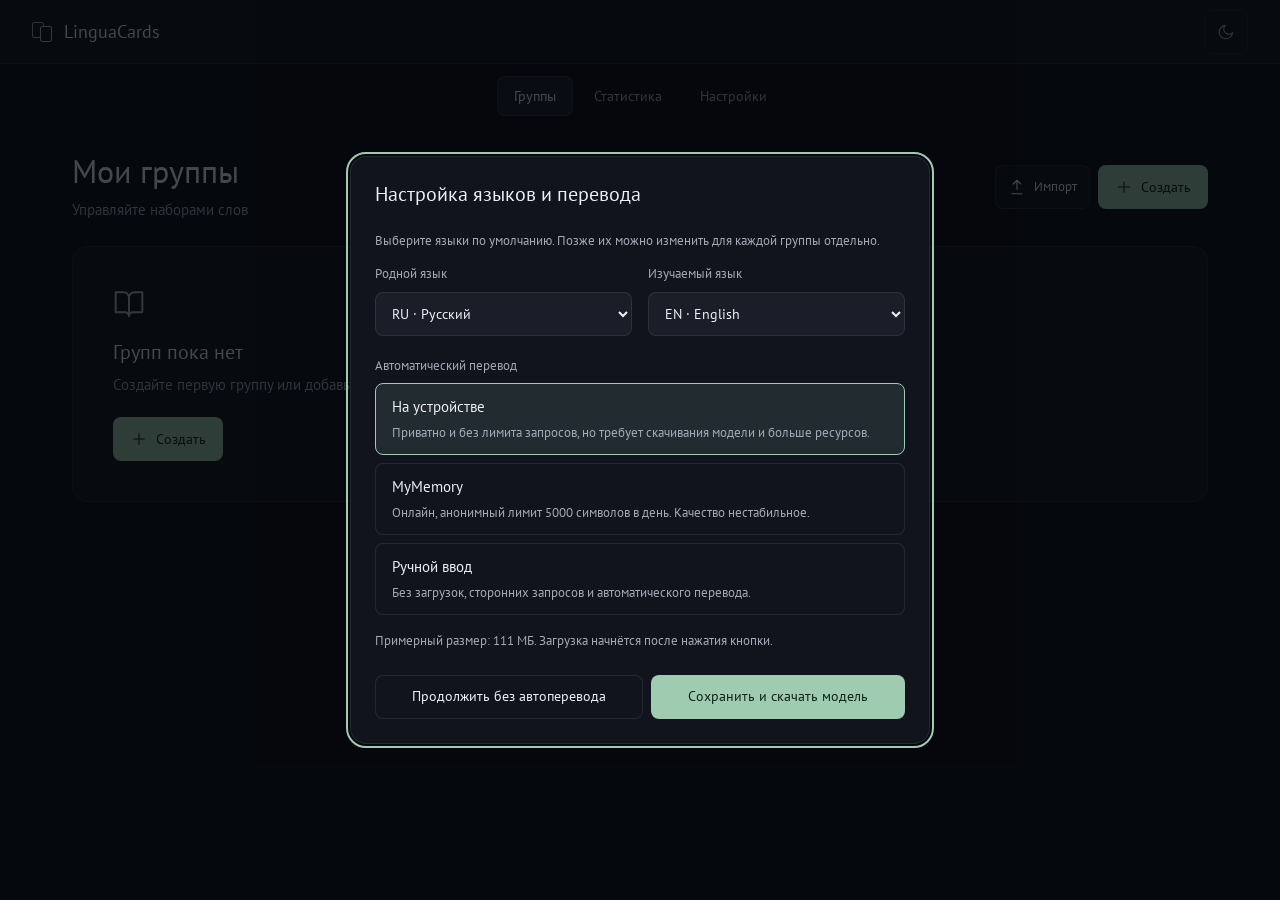
==== commit e4aa94aa: "Minor customization options and general visual improvements have been added. It is now possible to e" ====
--- a/index.html
+++ b/index.html
@@ -8,7 +8,7 @@
   <title>LinguaCards</title>
   <link rel="preconnect" href="https://fonts.googleapis.com">
   <link rel="preconnect" href="https://fonts.gstatic.com" crossorigin>
-  <link href="https://fonts.googleapis.com/css2?family=IBM+Plex+Mono:wght@400;500&family=IBM+Plex+Sans:wght@400;500;600&display=swap" rel="stylesheet">
+  <link href="https://fonts.googleapis.com/css2?family=PT+Mono&family=PT+Sans:wght@400;700&family=PT+Serif:wght@400;700&display=swap" rel="stylesheet">
   <link rel="stylesheet" href="styles.css">
   <script src="core.js" defer></script>
   <script src="translation-models.js" defer></script>
@@ -69,6 +69,7 @@
           <section class="glass settings-block">
             <h3 id="appearanceTitle">Внешний вид</h3>
             <div class="settings-row"><div class="sr-info"><div class="sr-title" id="darkThemeTitle">Тёмная тема</div><div class="sr-desc" id="darkThemeDesc">Переключение между тёмной и светлой темой</div></div><label class="toggle"><input type="checkbox" id="darkToggle" aria-label="Тёмная тема" checked><span class="toggle-track"></span><span class="toggle-thumb"></span></label></div>
+            <div class="settings-row"><div class="sr-info"><div class="sr-title" id="accentColorTitle">Акцентный цвет</div><div class="sr-desc" id="accentColorDesc">Используется для основных действий и прогресса</div></div><div class="accent-options" id="accentColorGrid" role="group" aria-labelledby="accentColorTitle"></div></div>
           </section>
           <section class="glass settings-block"><h3 id="siteLangTitle">Язык интерфейса</h3><div class="lang-site-grid" id="siteLangGrid"></div></section>
           <section class="glass settings-block">
@@ -78,7 +79,13 @@
           <section class="glass settings-block" id="translationSettingsBlock">
             <h3 id="translationSettingsTitle">Перевод</h3>
             <div class="form-group"><label for="translationProvider" id="translationProviderLabel">Способ автоматического перевода</label><select id="translationProvider"><option value="local">На устройстве — лучше приватность</option><option value="mymemory">MyMemory — онлайн, качество ниже</option><option value="manual">Только ручной ввод</option></select></div>
-            <div id="localProviderSettings"><p class="settings-note" id="localProviderDescription">Перевод выполняется на устройстве. Модель скачивается отдельно для языкового направления и может занимать более 100 МБ.</p><div class="model-status" id="localModelStatus" role="status">Модель будет скачана при первом переводе.</div><div class="model-progress" id="localModelProgress" hidden><div id="localModelProgressBar"></div></div><div class="settings-actions"><button type="button" class="btn btn-ghost btn-sm" id="preloadModelBtn">Скачать модель</button><button type="button" class="btn btn-ghost btn-sm" id="clearModelsBtn">Удалить модели</button></div></div>
+            <div id="localProviderSettings"><p class="settings-note" id="localProviderDescription">Перевод выполняется на устройстве. Модель скачивается отдельно для языкового направления и может занимать более 100 МБ.</p><div class="model-status" id="localModelStatus" role="status">Модель будет скачана при первом переводе.</div><div class="model-progress" id="localModelProgress" hidden><div id="localModelProgressBar"></div></div><div class="settings-actions"><button type="button" class="btn btn-ghost btn-sm" id="preloadModelBtn">Скачать модель</button><button type="button" class="btn btn-ghost btn-sm" id="clearModelsBtn">Удалить модели</button></div>
+              <div class="installed-models" id="installedModels">
+                <div class="installed-models-heading"><h4 id="installedModelsTitle">Установленные модели</h4><span id="installedModelsCount">0</span></div>
+                <p class="settings-note" id="installedModelsEmpty">Скачанных моделей пока нет</p>
+                <div class="installed-models-list" id="installedModelsList"></div>
+              </div>
+            </div>
             <div id="myMemoryProviderSettings" hidden><p class="settings-note warning-note" id="myMemoryWarning">MyMemory может возвращать неточный перевод. Всегда проверяйте результат. Текст отправляется на сторонний сервер.</p><div class="quota-line"><span id="myMemoryQuotaText">Оценка остатка: 5000 из 5000 символов</span><progress id="myMemoryQuotaBar" max="5000" value="5000"></progress></div><p class="settings-note" id="myMemoryQuotaNote">Это локальная оценка для анонимного лимита 5000 символов в день. MyMemory не сообщает точный остаток; лимит может быть общим для вашего IP.</p></div>
           </section>
           <section class="glass settings-block">
@@ -95,7 +102,6 @@
             <div class="settings-row"><div class="sr-info"><div class="sr-title danger-text" id="deleteAllTitle">Удалить все данные</div><div class="sr-desc" id="deleteAllDesc">Безвозвратно удалит группы, статистику и настройки</div></div><button type="button" class="btn btn-danger btn-sm" id="deleteAllBtn">Удалить</button></div>
           </section>
           <p class="settings-note" id="translationPrivacy">Локальный перевод не отправляет текст на сервер. MyMemory отправляет текст только при явном использовании этого режима. Группы и статистика хранятся в вашем браузере.</p>
-          <div class="settings-footer"><p id="footerText">LinguaCards v3.0 · Данные хранятся в вашем браузере</p></div>
         </div>
       </div>
     </main>
@@ -176,6 +182,7 @@
           <div><label for="gTargetLang" id="groupTargetLabel">Изучаемый язык</label><select id="gTargetLang"></select></div>
         </div>
         <div class="form-group"><label for="gDesc" id="groupDescLabel">Описание (необязательно)</label><input type="text" id="gDesc" maxlength="2000" placeholder="Краткое описание"></div>
+        <div class="form-group"><label for="gInputDirection" id="inputDirectionLabel">Направление ввода</label><select id="gInputDirection"><option value="target-native">Слово на изучаемом языке → перевод на родном</option><option value="native-target">Слово на родном языке → перевод на изучаемом</option></select></div>
         <div class="form-group">
           <span class="field-label" id="groupWordsLabel">Слова и переводы</span>
           <div id="groupTranslationNote" class="provider-note"></div>
--- a/styles.css
+++ b/styles.css
@@ -9,14 +9,14 @@
   --radius: 16px;
   --radius-sm: 8px;
   --ease: cubic-bezier(.22, 1, .36, 1);
-  --mono: "IBM Plex Mono", ui-monospace, monospace;
+  --mono: "PT Mono", ui-monospace, monospace;
 }
 
 [hidden] { display: none !important; }
 
 body {
   min-height: 100vh;
-  font-family: "IBM Plex Sans", -apple-system, BlinkMacSystemFont, "Segoe UI", sans-serif;
+  font-family: "PT Sans", -apple-system, BlinkMacSystemFont, "Segoe UI", sans-serif;
   font-size: 15px;
   line-height: 1.5;
   background: var(--page);
@@ -54,6 +54,13 @@
   --shadow: 0 1px 2px rgba(0, 0, 0, .05);
 }
 
+body.dark[data-accent="blue"] { --accent: #8cb8e8; --accent-ink: #102030; --accent-soft: rgba(140, 184, 232, .12); }
+body.light[data-accent="blue"] { --accent: #315f91; --accent-ink: #ffffff; --accent-soft: rgba(49, 95, 145, .1); }
+body.dark[data-accent="amber"] { --accent: #e3b96f; --accent-ink: #2a1c08; --accent-soft: rgba(227, 185, 111, .12); }
+body.light[data-accent="amber"] { --accent: #946200; --accent-ink: #ffffff; --accent-soft: rgba(148, 98, 0, .1); }
+body.dark[data-accent="coral"] { --accent: #e89b90; --accent-ink: #2b100c; --accent-soft: rgba(232, 155, 144, .12); }
+body.light[data-accent="coral"] { --accent: #a5483d; --accent-ink: #ffffff; --accent-soft: rgba(165, 72, 61, .1); }
+
 button, input, textarea, select { font: inherit; }
 button { touch-action: manipulation; }
 button:disabled, input:disabled { opacity: .5; cursor: not-allowed; }
@@ -129,8 +136,8 @@
 .section-actions { display: flex; gap: 8px; flex-shrink: 0; }
 .stats-subtitle { margin-bottom: 24px; }
 
-.groups-grid { display: grid; grid-template-columns: repeat(auto-fill, minmax(300px, 1fr)); gap: 20px; }
-.group-card { padding: 24px; }
+.groups-grid { display: grid; grid-template-columns: repeat(auto-fill, minmax(300px, 1fr)); gap: 20px; align-items: stretch; }
+.group-card { height: 100%; padding: 24px; display: flex; flex-direction: column; }
 .group-card-header { display: flex; align-items: flex-start; justify-content: space-between; gap: 12px; margin-bottom: 8px; }
 .group-card-heading { flex: 1; min-width: 0; }
 .group-title { font-size: 18px; font-weight: 500; overflow-wrap: anywhere; }
@@ -142,9 +149,10 @@
 .word-chip:not(:last-child)::after { content: "·"; margin-left: 12px; color: var(--muted); }
 .learning-meta { display: flex; flex-wrap: wrap; gap: 4px 16px; margin-top: 20px; font-family: var(--mono); font-size: 12px; color: var(--muted); font-variant-numeric: tabular-nums; }
 .learning-meta strong { color: var(--secondary); font-weight: 400; }
-.group-actions { display: flex; gap: 8px; margin-top: 20px; flex-wrap: wrap; }
-.group-actions .btn.btn-primary { flex: 1 1 100%; }
-.group-actions .btn-danger { width: 40px; padding: 8px; }
+.group-actions { display: grid; grid-template-columns: repeat(3, minmax(0, 1fr)); gap: 8px; margin-top: auto; padding-top: 20px; }
+.group-actions .btn.btn-primary { grid-column: 1 / -1; width: 100%; }
+.group-actions .btn:not(.btn-primary) { min-width: 0; padding: 8px 6px; font-size: 13px; white-space: nowrap; }
+.group-actions .btn:not(.btn-primary) .icon { width: 16px; height: 16px; }
 .empty-state { text-align: left; padding: 40px; grid-column: 1 / -1; }
 .empty-state .es-icon { color: var(--accent); margin-bottom: 20px; }
 .empty-state .es-icon .icon { width: 32px; height: 32px; }
@@ -274,6 +282,14 @@
 .file-label { cursor: pointer; }
 .file-label input { position: absolute; opacity: 0; width: 1px; height: 1px; }
 .file-label:focus-within { outline: 2px solid var(--accent); outline-offset: 2px; }
+.accent-options { display: flex; gap: 8px; flex-wrap: wrap; justify-content: flex-end; }
+.accent-option { width: 36px; height: 36px; border-radius: 8px; border: 1px solid var(--line); background: var(--surface); cursor: pointer; display: grid; place-items: center; }
+.accent-option[aria-pressed="true"] { border: 2px solid var(--text); }
+.accent-swatch { width: 20px; height: 20px; border-radius: 4px; display: block; }
+.accent-option[data-accent="green"] .accent-swatch { background: #568266; }
+.accent-option[data-accent="blue"] .accent-swatch { background: #4e7fab; }
+.accent-option[data-accent="amber"] .accent-swatch { background: #b3832f; }
+.accent-option[data-accent="coral"] .accent-swatch { background: #b9675b; }
 
 .provider-options { display: grid; gap: 8px; margin: 8px 0 16px; }
 .provider-option { padding: 12px 16px; border: 1px solid var(--line); border-radius: 8px; background: var(--surface); color: var(--text); text-align: left; cursor: pointer; }
@@ -286,6 +302,16 @@
 .model-status { margin: 12px 0; color: var(--secondary); font-size: 13px; line-height: 1.5; overflow-wrap: anywhere; }
 .model-progress { height: 6px; background: var(--raised); border-radius: 2px; overflow: hidden; }
 .model-progress > div { height: 100%; width: 0; background: var(--accent); }
+.installed-models { margin-top: 20px; padding-top: 16px; border-top: 1px solid var(--line); }
+.installed-models-heading { display: flex; align-items: center; justify-content: space-between; gap: 12px; margin-bottom: 8px; }
+.installed-models-heading h4 { font-size: 14px; font-weight: 500; }
+#installedModelsCount { font-family: var(--mono); font-size: 12px; color: var(--muted); }
+.installed-model { display: grid; grid-template-columns: minmax(0, 1fr) auto; gap: 4px 12px; padding: 12px 0; border-bottom: 1px solid var(--line); }
+.installed-model:last-child { border-bottom: 0; }
+.installed-model-name { font-family: var(--mono); font-size: 12px; color: var(--text); }
+.installed-model-id { grid-column: 1; color: var(--muted); font-size: 12px; overflow-wrap: anywhere; }
+.installed-model-meta { grid-column: 2; grid-row: 1 / 3; align-self: center; text-align: right; font-family: var(--mono); font-size: 12px; color: var(--secondary); white-space: nowrap; }
+.installed-model-meta.partial { color: var(--warning); }
 .settings-actions { display: flex; gap: 8px; flex-wrap: wrap; margin-top: 12px; }
 .warning-note { color: var(--warning); }
 .quota-line { display: grid; gap: 8px; margin: 12px 0; font-size: 13px; color: var(--secondary); }
@@ -303,18 +329,17 @@
 .progress-bar-wrap { flex: 1; height: 6px; background: var(--raised); border-radius: 2px; overflow: hidden; }
 .progress-bar-fill { height: 100%; background: var(--accent); }
 .progress-text { font-family: var(--mono); font-size: 13px; color: var(--secondary); white-space: nowrap; font-variant-numeric: tabular-nums; }
-.flashcard-scene { perspective: 1200px; width: 100%; max-width: 600px; height: 280px; margin: 0 auto 24px; }
-.flashcard { width: 100%; height: 100%; position: relative; transform-style: preserve-3d; transition: transform 500ms var(--ease); }
+.flashcard-scene { width: 100%; max-width: 600px; height: 280px; margin: 0 auto 24px; }
+.flashcard { width: 100%; height: 100%; position: relative; transform-origin: center; transition: transform 160ms var(--ease), opacity 160ms var(--ease); }
 .flashcard.clickable { cursor: pointer; }
-.flashcard.flipped { transform: rotateY(180deg); }
-.card-face { position: absolute; inset: 0; backface-visibility: hidden; -webkit-backface-visibility: hidden; display: flex; flex-direction: column; align-items: flex-start; justify-content: center; padding: 32px; border-radius: 16px; text-align: left; border: 1px solid var(--line); background: var(--surface); box-shadow: var(--shadow); overflow-y: auto; opacity: 0; visibility: hidden; pointer-events: none; transition: opacity 0s linear 250ms, visibility 0s linear 250ms; }
+.flashcard.turning { transform: scaleX(.02); opacity: .65; }
+.card-face { position: absolute; inset: 0; display: flex; flex-direction: column; align-items: flex-start; justify-content: center; padding: 32px; border-radius: 16px; text-align: left; border: 1px solid var(--line); background: var(--surface); box-shadow: var(--shadow); overflow-y: auto; opacity: 0; visibility: hidden; pointer-events: none; }
 .card-face::before { content: ""; position: absolute; left: 32px; top: 32px; width: 32px; height: 2px; background: var(--accent); }
 .card-front { opacity: 1; visibility: visible; pointer-events: auto; }
-.card-back { transform: rotateY(180deg); }
 .flashcard.flipped .card-front { opacity: 0; visibility: hidden; pointer-events: none; }
 .flashcard.flipped .card-back { opacity: 1; visibility: visible; pointer-events: auto; }
 .card-label { font-family: var(--mono); font-size: 12px; color: var(--muted); margin: 12px 0 16px; font-weight: 400; }
-.card-word { font-size: 36px; line-height: 1.2; font-weight: 500; overflow-wrap: anywhere; unicode-bidi: plaintext; }
+.card-word { font-family: "PT Serif", Georgia, serif; font-size: 36px; line-height: 1.2; font-weight: 400; overflow-wrap: anywhere; unicode-bidi: plaintext; }
 .card-back .card-word { color: var(--accent); }
 .card-extra { font-size: 14px; color: var(--secondary); line-height: 1.6; margin-top: 16px; max-width: 100%; overflow-wrap: anywhere; white-space: pre-line; }
 .card-extra:empty { display: none; }
